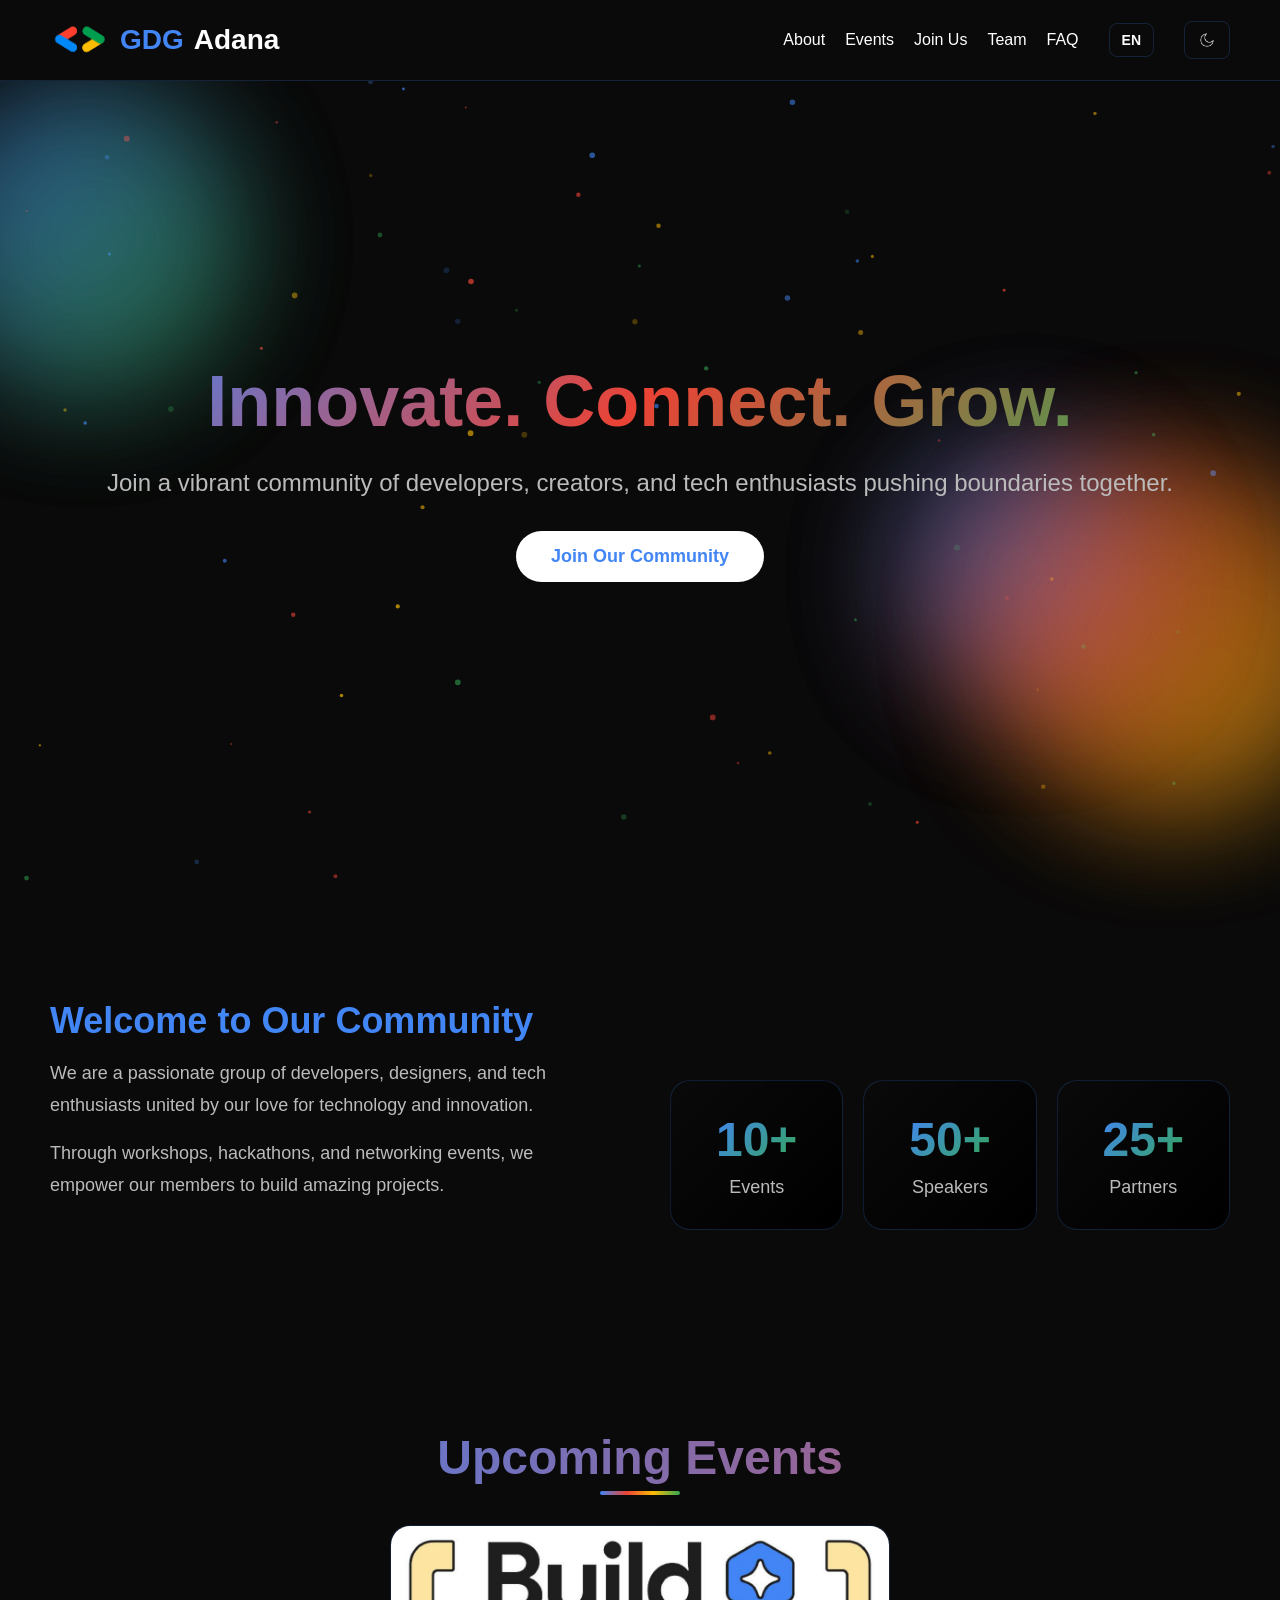
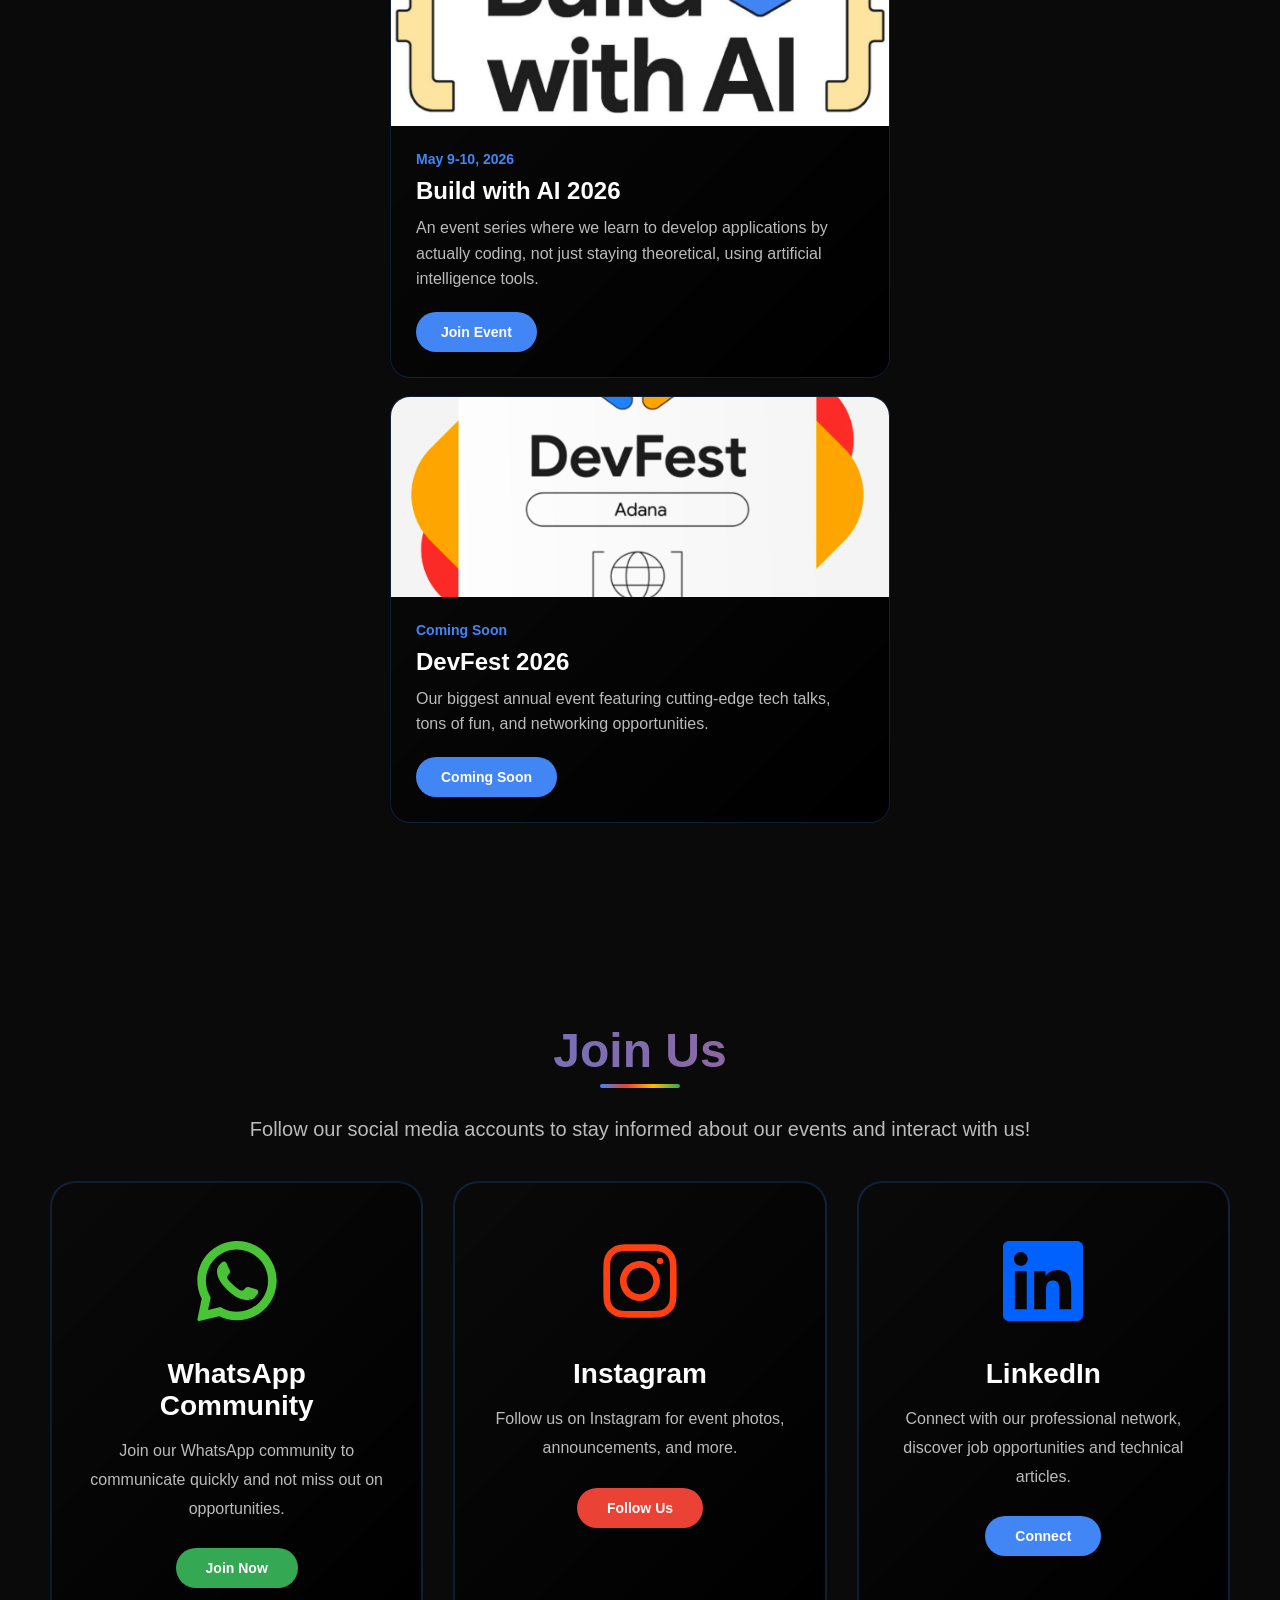
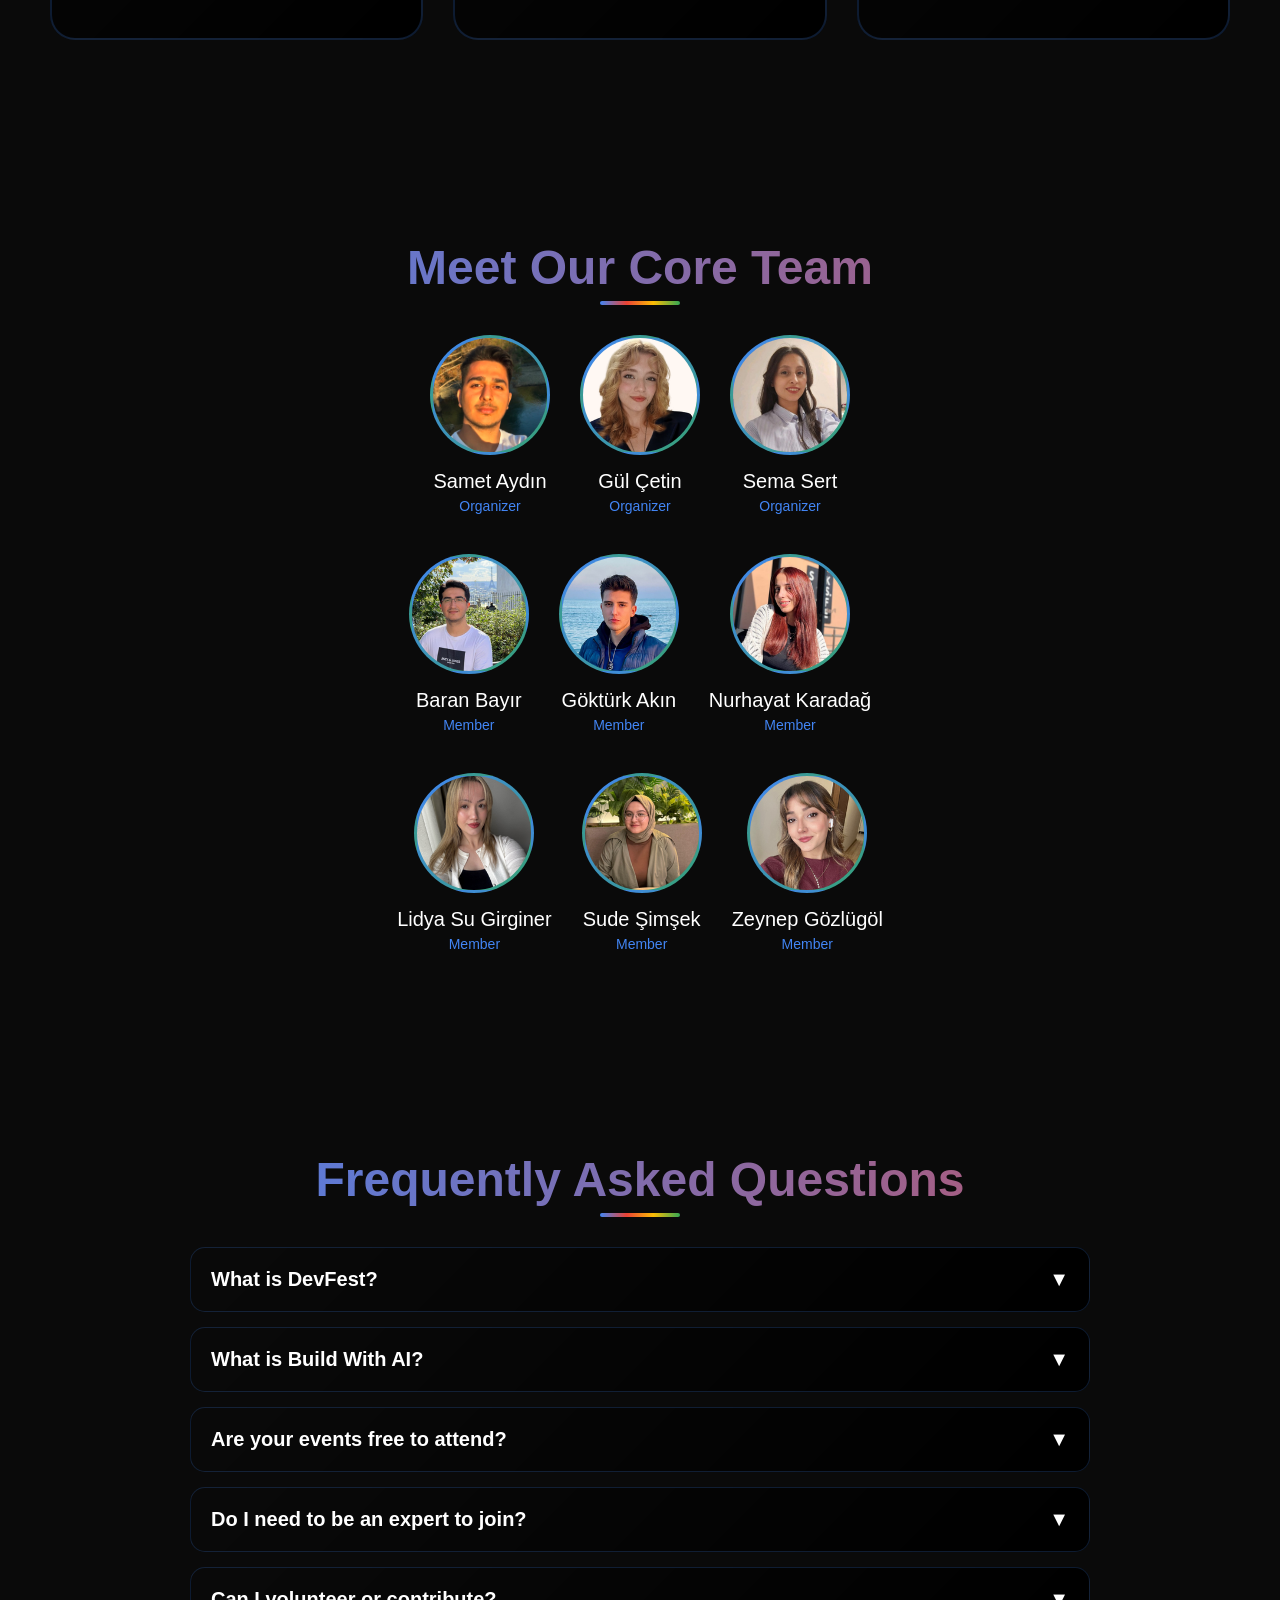
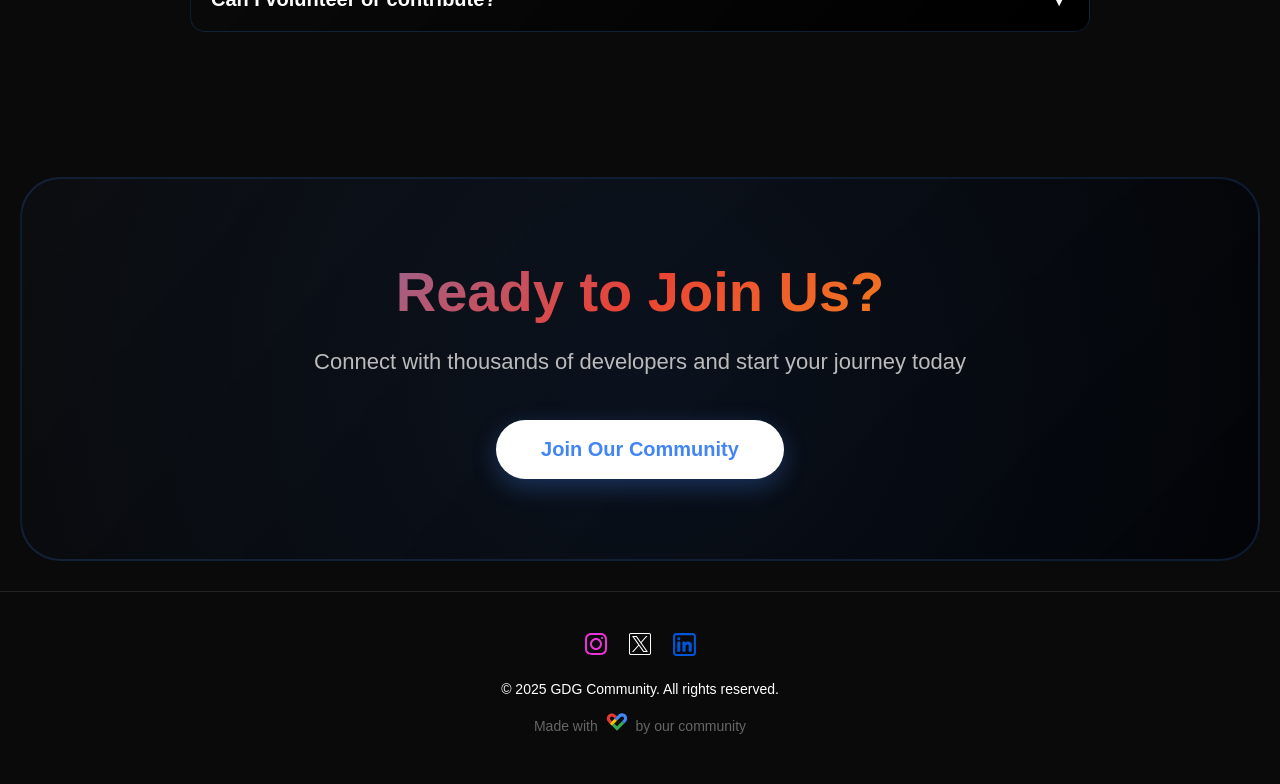
==== index.html @ b4c36c34 "Yaklaşan etkinlikler eklendi, sosyal medya linkleri eklendi, ekip fotoğrafları düzenlendi, 2 tane SS" ====
<!DOCTYPE html>
<html lang="en">

<head>
    <meta charset="UTF-8">
    <meta name="viewport" content="width=device-width, initial-scale=1.0">
    <title>GDG Adana - Innovate. Connect. Grow.</title>
    <link rel="stylesheet" href="css/style.css">
</head>

<body>
    <nav class="navbar">
        <div class="nav-left">
            <div class="logo">
                <img class="gdg-logo" style="width: 60px; height: 40px;" src="images/Logo.png" alt="logo">
                <span class="logo-text">GDG</span> <span>Adana</span>
            </div>
        </div>
        <div class="nav-right">
            <ul class="nav-links">
                <li><a href="#about" class="translate" data-en="About" data-tr="Hakkımızda">About</a></li>
                <li><a href="#events" class="translate" data-en="Events" data-tr="Etkinlikler">Events</a></li>
                <li><a href="#join" class="translate" data-en="Join Us" data-tr="Bize Katılın">Join Us</a></li>
                <li><a href="#team" class="translate" data-en="Team" data-tr="Ekip">Team</a></li>
                <li><a href="#faq" class="translate" data-en="FAQ" data-tr="SSS">FAQ</a></li>
            </ul>
            <button class="lang-toggle desktop-lang-toggle" id="desktopLangToggle">EN</button>
            <button class="theme-toggle desktop-theme-toggle" id="themeToggle"><img id="theme"
                    style="width: 20px; height: 20px;" src="images/night-mode.png" alt="dark-light"></button>
            <div class="mobile-menu-btn" id="mobileMenuBtn">
                <span></span>
                <span></span>
                <span></span>
            </div>
        </div>
    </nav>

    <div class="mobile-menu" id="mobileMenu">
        <ul>
            <li><a href="#about" class="translate mobile-link" data-en="About" data-tr="Hakkımızda">About</a></li>
            <li><a href="#events" class="translate mobile-link" data-en="Events" data-tr="Etkinlikler">Events</a></li>
            <li><a href="#join" class="translate mobile-link" data-en="Join Us" data-tr="Bize Katılın">Join Us</a></li>
            <li><a href="#team" class="translate mobile-link" data-en="Team" data-tr="Ekip">Team</a></li>
            <li><a href="#faq" class="translate mobile-link" data-en="FAQ" data-tr="SSS">FAQ</a></li>
        </ul>
        <button class="mobile-lang-toggle" id="mobileLangToggle">
            <span class="translate" data-en="English" data-tr="Türkçe">English</span>
        </button>
        <button class="mobile-theme-toggle" id="mobileThemeToggle">
            <img id="mobileTheme" style="width: 20px; height: 20px;" src="images/night-mode.png" alt="dark-light">
            <span class="translate" data-en="Theme" data-tr="Tema">Theme</span>
        </button>
    </div>

    <div class="page-bg">
        <div class="floating-shape shape1"></div>
        <div class="floating-shape shape2"></div>
        <div class="floating-shape shape3"></div>
        <canvas id="particleCanvas"></canvas>
    </div>

    <section class="hero">
        <div class="hero-bg">
            <div class="floating-shape shape1"></div>
            <div class="floating-shape shape2"></div>
            <div class="floating-shape shape3"></div>
            <canvas id="particleCanvas"></canvas>
        </div>
        <div class="hero-content">
            <h1 class="translate" data-en="Innovate. Connect. Grow." data-tr="Yenilik Yap. Bağlan. Geliş.">Innovate.
                Connect. Grow.</h1>
            <p class="translate"
                data-en="Join a vibrant community of developers, creators, and tech enthusiasts pushing boundaries together."
                data-tr="Sınırları birlikte zorlayan geliştiriciler, yaratıcılar ve teknoloji tutkunlarından oluşan canlı bir topluluğa katılın.">
                Join a vibrant community of developers, creators, and tech enthusiasts pushing boundaries together.</p>
            <a href="https://gdg.community.dev/gdg-adana/" target="_blank" class="cta-button translate"
                data-en="Join Our Community" data-tr="Topluluğumuza Katıl"
                style="background: #fff; color: var(--google-blue);">Join Our Community</a>
        </div>
    </section>

    <section id="about">
        <div class="about-content">
            <div class="about-text">
                <h3 class="translate" data-en="Welcome to Our Community" data-tr="Topluluğumuza Hoş Geldiniz">Welcome to
                    Our Community</h3>
                <p class="translate"
                    data-en="We are a passionate group of developers, designers, and tech enthusiasts united by our love for technology and innovation."
                    data-tr="Teknoloji ve yeniliğe olan sevgimizle birleşmiş, tutkulu bir geliştirici, tasarımcı ve teknoloji meraklısı grubuyuz.">
                    We are a passionate group of developers, designers, and tech enthusiasts united by our love for
                    technology and innovation.</p>
                <p class="translate"
                    data-en="Through workshops, hackathons, and networking events, we empower our members to build amazing projects."
                    data-tr="Atölyeler, hackathonlar ve ağ oluşturma etkinlikleri aracılığıyla, üyelerimizi harika projeler oluşturmaları için güçlendiriyoruz.">
                    Through workshops, hackathons, and networking events, we empower our members to build amazing
                    projects.</p>
            </div>
            <div>
                <div class="stats-grid">
                    <div class="stat-card">
                        <div class="stat-number">10+</div>
                        <div class="stat-label translate" data-en="Events" data-tr="Etkinlik">Events</div>
                    </div>
                    <div class="stat-card">
                        <div class="stat-number">50+</div>
                        <div class="stat-label translate" data-en="Speakers" data-tr="Konuşmacı">Speakers</div>
                    </div>
                    <div class="stat-card">
                        <div class="stat-number">25+</div>
                        <div class="stat-label translate" data-en="Partners" data-tr="Ortak">Partners</div>
                    </div>
                </div>
            </div>
        </div>
    </section>

    <section id="events">
        <h2 class="section-title translate" data-en="Upcoming Events" data-tr="Yaklaşan Etkinlikler">Upcoming Events
        </h2>
        <div class="events-grid">
            <div class="event-card">
                <a style="text-decoration: none; color: inherit;"
                    href="https://gdg.community.dev/events/details/google-gdg-adana-presents-build-with-ai-adana-2/cohost-gdg-adana/">
                    <div class="event-image">
                        <img src="images/buildwithai.png" alt="devfest2026">
                    </div>
                    <div class="event-content">
                        <div class="event-date translate" data-en="May 9-10, 2026" data-tr="9-10 Mayıs 2026">May 9-10,
                            2026</div>
                        <h3 class="event-title">Build with AI 2026</h3>
                        <p class="event-desc translate"
                            data-en="An event series where we learn to develop applications by actually coding, not just staying theoretical, using artificial intelligence tools."
                            data-tr="Yapay zeka araçlarını kullanarak, sadece teoride kalmayıp bizzat kod yazarak uygulama geliştirmeyi öğrendiğimiz bir etkinlik serisi.">
                            An event series where we learn to develop applications by actually coding, not just staying
                            theoretical, using artificial intelligence tools.</p>
                        <span class="event-button translate" data-en="Join Event" data-tr="Etkinliğe Katıl">Join
                            Event</span>
                    </div>
                </a>
            </div>
        </div>
        <br>
        <div class="events-grid">
            <div class="event-card">
                <a style="text-decoration: none; color: inherit;" href="devfest.html">
                    <div class="event-image">
                        <img src="images/event.png" alt="devfest2026">
                    </div>
                    <div class="event-content">
                        <div class="event-date translate" data-en="Coming Soon" data-tr="Çok Yakında">Çok Yakında</div>
                        <h3 class="event-title">DevFest 2026</h3>
                        <p class="event-desc translate"
                            data-en="Our biggest annual event featuring cutting-edge tech talks, tons of fun, and networking opportunities."
                            data-tr="En büyük yıllık eventimiz, teknoloji odaklı konuşmalar, doyasıya eğlence ve network fırsatları sunuyor.">
                            Our biggest annual event featuring cutting-edge tech talks, tons of fun, and networking
                            opportunities.</p>
                        <span class="event-button translate" data-en="Coming Soon" data-tr="Çok Yakında">Çok
                            Yakında</span>
                    </div>
                </a>
            </div>
        </div>
    </section>

    <section id="join">
        <h2 class="section-title translate" data-en="Join Us" data-tr="Bize Katılın">Join Us</h2>
        <p style="text-align: center; font-size: clamp(16px, 3.5vw, 20px); color: var(--text-secondary); margin-bottom: 40px; max-width: 800px; margin-left: auto; margin-right: auto;"
            class="translate"
            data-en="Follow our social media accounts to stay informed about our events and interact with us!"
            data-tr="Etkinliklerimizden haberdar olmak ve bizimle etkileşime geçmek için sosyal medya hesaplarımızı takip edin!">
            Follow our social media accounts to stay informed about our events and interact with us!</p>
        <div class="join-grid">
            <div class="join-card" data-color="green">
                <div class="join-icon-wrapper">
                    <div class="join-icon">
                        <svg height="200px" width="200px" version="1.1" id="Layer_1" xmlns="http://www.w3.org/2000/svg"
                            xmlns:xlink="http://www.w3.org/1999/xlink" viewBox="0 0 418.135 418.135"
                            xml:space="preserve" fill="#000000">
                            <g id="SVGRepo_bgCarrier" stroke-width="0"></g>
                            <g id="SVGRepo_tracerCarrier" stroke-linecap="round" stroke-linejoin="round"></g>
                            <g id="SVGRepo_iconCarrier">
                                <g>
                                    <path style="fill:#49c436;"
                                        d="M198.929,0.242C88.5,5.5,1.356,97.466,1.691,208.02c0.102,33.672,8.231,65.454,22.571,93.536 L2.245,408.429c-1.191,5.781,4.023,10.843,9.766,9.483l104.723-24.811c26.905,13.402,57.125,21.143,89.108,21.631 c112.869,1.724,206.982-87.897,210.5-200.724C420.113,93.065,320.295-5.538,198.929,0.242z M323.886,322.197 c-30.669,30.669-71.446,47.559-114.818,47.559c-25.396,0-49.71-5.698-72.269-16.935l-14.584-7.265l-64.206,15.212l13.515-65.607 l-7.185-14.07c-11.711-22.935-17.649-47.736-17.649-73.713c0-43.373,16.89-84.149,47.559-114.819 c30.395-30.395,71.837-47.56,114.822-47.56C252.443,45,293.218,61.89,323.887,92.558c30.669,30.669,47.559,71.445,47.56,114.817 C371.446,250.361,354.281,291.803,323.886,322.197z">
                                    </path>
                                    <path style="fill:#49c436;"
                                        d="M309.712,252.351l-40.169-11.534c-5.281-1.516-10.968-0.018-14.816,3.903l-9.823,10.008 c-4.142,4.22-10.427,5.576-15.909,3.358c-19.002-7.69-58.974-43.23-69.182-61.007c-2.945-5.128-2.458-11.539,1.158-16.218 l8.576-11.095c3.36-4.347,4.069-10.185,1.847-15.21l-16.9-38.223c-4.048-9.155-15.747-11.82-23.39-5.356 c-11.211,9.482-24.513,23.891-26.13,39.854c-2.851,28.144,9.219,63.622,54.862,106.222c52.73,49.215,94.956,55.717,122.449,49.057 c15.594-3.777,28.056-18.919,35.921-31.317C323.568,266.34,319.334,255.114,309.712,252.351z">
                                    </path>
                                </g>
                            </g>
                        </svg>
                    </div>
                </div>
                <h3 class="translate" data-en="WhatsApp Community" data-tr="WhatsApp Topluluğu">WhatsApp Community</h3>
                <p class="translate"
                    data-en="Join our WhatsApp community to communicate quickly and not miss out on opportunities."
                    data-tr="Hızlı iletişim kurmak ve fırsatları kaçırmamak için WhatsApp topluluğumuza katılın.">Join
                    our WhatsApp community to communicate quickly and not miss out on opportunities.</p>
                <a href="https://chat.whatsapp.com/LkQogReG5nJ7YbnMSZ90xA?mode=gi_t" target="_blank" id="jb-green"
                    class="join-button translate" data-en="Join Now" data-tr="Hemen Katıl">Join Now</a>
            </div>
            <div class="join-card" data-color="red">
                <div class="join-icon-wrapper">
                    <div class="join-icon">
                        <svg width="80px" height="80px" viewBox="0 0 24 24" fill="none"
                            xmlns="http://www.w3.org/2000/svg">
                            <g id="SVGRepo_bgCarrier" stroke-width="0"></g>
                            <g id="SVGRepo_tracerCarrier" stroke-linecap="round" stroke-linejoin="round"></g>
                            <g id="SVGRepo_iconCarrier">
                                <path fill-rule="evenodd" clip-rule="evenodd"
                                    d="M12 18C15.3137 18 18 15.3137 18 12C18 8.68629 15.3137 6 12 6C8.68629 6 6 8.68629 6 12C6 15.3137 8.68629 18 12 18ZM12 16C14.2091 16 16 14.2091 16 12C16 9.79086 14.2091 8 12 8C9.79086 8 8 9.79086 8 12C8 14.2091 9.79086 16 12 16Z"
                                    fill="#ff4013"></path>
                                <path
                                    d="M18 5C17.4477 5 17 5.44772 17 6C17 6.55228 17.4477 7 18 7C18.5523 7 19 6.55228 19 6C19 5.44772 18.5523 5 18 5Z"
                                    fill="#ff4013"></path>
                                <path fill-rule="evenodd" clip-rule="evenodd"
                                    d="M1.65396 4.27606C1 5.55953 1 7.23969 1 10.6V13.4C1 16.7603 1 18.4405 1.65396 19.7239C2.2292 20.8529 3.14708 21.7708 4.27606 22.346C5.55953 23 7.23969 23 10.6 23H13.4C16.7603 23 18.4405 23 19.7239 22.346C20.8529 21.7708 21.7708 20.8529 22.346 19.7239C23 18.4405 23 16.7603 23 13.4V10.6C23 7.23969 23 5.55953 22.346 4.27606C21.7708 3.14708 20.8529 2.2292 19.7239 1.65396C18.4405 1 16.7603 1 13.4 1H10.6C7.23969 1 5.55953 1 4.27606 1.65396C3.14708 2.2292 2.2292 3.14708 1.65396 4.27606ZM13.4 3H10.6C8.88684 3 7.72225 3.00156 6.82208 3.0751C5.94524 3.14674 5.49684 3.27659 5.18404 3.43597C4.43139 3.81947 3.81947 4.43139 3.43597 5.18404C3.27659 5.49684 3.14674 5.94524 3.0751 6.82208C3.00156 7.72225 3 8.88684 3 10.6V13.4C3 15.1132 3.00156 16.2777 3.0751 17.1779C3.14674 18.0548 3.27659 18.5032 3.43597 18.816C3.81947 19.5686 4.43139 20.1805 5.18404 20.564C5.49684 20.7234 5.94524 20.8533 6.82208 20.9249C7.72225 20.9984 8.88684 21 10.6 21H13.4C15.1132 21 16.2777 20.9984 17.1779 20.9249C18.0548 20.8533 18.5032 20.7234 18.816 20.564C19.5686 20.1805 20.1805 19.5686 20.564 18.816C20.7234 18.5032 20.8533 18.0548 20.9249 17.1779C20.9984 16.2777 21 15.1132 21 13.4V10.6C21 8.88684 20.9984 7.72225 20.9249 6.82208C20.8533 5.94524 20.7234 5.49684 20.564 5.18404C20.1805 4.43139 19.5686 3.81947 18.816 3.43597C18.5032 3.27659 18.0548 3.14674 17.1779 3.0751C16.2777 3.00156 15.1132 3 13.4 3Z"
                                    fill="#ff4013"></path>
                            </g>
                        </svg>
                    </div>
                </div>
                <h3 class="translate" data-en="Instagram" data-tr="Instagram">Instagram</h3>
                <p class="translate" data-en="Follow us on Instagram for event photos, announcements, and more."
                    data-tr="Etkinlik fotoğrafları, duyurular ve daha fazlası için bizi Instagram'da takip edin.">Follow
                    us on Instagram for event photos, announcements, and more.</p>
                <a href="https://www.instagram.com/gdg_adana?igsh=eHdvczloY3hqOTIy" target="_blank" id="jb-red"
                    class="join-button translate" data-en="Follow Us" data-tr="Takip Et">Follow Us</a>
            </div>
            <div class="join-card" data-color="blue">
                <div class="join-icon-wrapper">
                    <div class="join-icon">
                        <svg width="80px" height="80px" viewBox="0 0 24 24" fill="#0061ff"
                            xmlns="http://www.w3.org/2000/svg">
                            <path
                                d="M20.447 20.452h-3.554v-5.569c0-1.328-.027-3.037-1.852-3.037-1.853 0-2.136 1.445-2.136 2.939v5.667H9.351V9h3.414v1.561h.046c.477-.9 1.637-1.85 3.37-1.85 3.601 0 4.267 2.37 4.267 5.455v6.286zM5.337 7.433c-1.144 0-2.063-.926-2.063-2.065 0-1.138.92-2.063 2.063-2.063 1.14 0 2.064.925 2.064 2.063 0 1.139-.925 2.065-2.064 2.065zm1.782 13.019H3.555V9h3.564v11.452zM22.225 0H1.771C.792 0 0 .774 0 1.729v20.542C0 23.227.792 24 1.771 24h20.451C23.2 24 24 23.227 24 22.271V1.729C24 .774 23.2 0 22.222 0h.003z" />
                        </svg>
                    </div>
                </div>
                <h3 class="translate" data-en="LinkedIn" data-tr="LinkedIn">LinkedIn</h3>
                <p class="translate"
                    data-en="Connect with our professional network, discover job opportunities and technical articles."
                    data-tr="Profesyonel ağımıza katılın, iş fırsatlarını ve teknik makaleleri keşfedin.">Connect with
                    our professional network, discover job opportunities and technical articles.</p>
                <a href="https://www.linkedin.com/company/gdg-adana/posts/?feedView=all" target="_blank" id="jb-blue"
                    class="join-button translate" data-en="Connect" data-tr="Bağlantı Kur">Connect</a>
            </div>
        </div>
    </section>

    <section id="team">
        <h2 class="section-title translate" data-en="Meet Our Core Team" data-tr="Çekirdek Ekibimizle Tanışın">Meet Our
            Core Team</h2>
        <div class="team-grid"
            style="margin-bottom: 40px; display: flex; justify-content: center; gap: 30px; flex-wrap: wrap;">
            <div class="team-member">
                <div class="member-photo">
                    <img src="images/Samet.png" alt="Samet Aydın">
                </div>
                <div class="member-name">Samet Aydın</div>
                <div class="member-role translate" data-en="Organizer" data-tr="Organizatör">Organizer</div>
            </div>
            <div class="team-member">
                <div class="member-photo">
                    <img src="images/gülçetin.png" alt="Gül Çetin">
                </div>
                <div class="member-name">Gül Çetin</div>
                <div class="member-role translate" data-en="Organizer" data-tr="Organizatör">Organizer</div>
            </div>
            <div class="team-member">
                <div class="member-photo">
                    <img src="images/semasert.png" alt="Sema Sert">
                </div>
                <div class="member-name">Sema Sert</div>
                <div class="member-role translate" data-en="Organizer" data-tr="Organizatör">Organizer</div>
            </div>
        </div>
        <div class="team-grid"
            style="margin-bottom: 40px; display: flex; justify-content: center; gap: 30px; flex-wrap: wrap;">
            <div class="team-member">
                <div class="member-photo">
                    <img src="images/baranbayır.png" alt="Baran Bayır">
                </div>
                <div class="member-name">Baran Bayır</div>
                <div class="member-role translate" data-en="Member" data-tr="Üye">Üye</div>
            </div>
            <div class="team-member">
                <div class="member-photo">
                    <img src="images/göktürk.png" alt="Göktürk Akın">
                </div>
                <div class="member-name">Göktürk Akın</div>
                <div class="member-role translate" data-en="Member" data-tr="Üye">Üye</div>
            </div>
            <div class="team-member">
                <div class="member-photo">
                    <img src="images/nurhayatkaradağ.png" alt="Nurhayat Karadağ">
                </div>
                <div class="member-name">Nurhayat Karadağ</div>
                <div class="member-role translate" data-en="Member" data-tr="Üye">Üye</div>
            </div>
        </div>
        <div class="team-grid" style="display: flex; justify-content: center; gap: 30px; flex-wrap: wrap;">
            <div class="team-member">
                <div class="member-photo">
                    <img src="images/lidyagirginer.png" alt="Lidya Su Girginer">
                </div>
                <div class="member-name">Lidya Su Girginer</div>
                <div class="member-role translate" data-en="Member" data-tr="Üye">Üye</div>
            </div>
            <div class="team-member">
                <div class="member-photo">
                    <img src="images/sudeşimşek.png" alt="Sude Şimşek">
                </div>
                <div class="member-name">Sude Şimşek</div>
                <div class="member-role translate" data-en="Member" data-tr="Üye">Üye</div>
            </div>
            <div class="team-member">
                <div class="member-photo">
                    <img src="images/zeynepgözlügöl.png" alt="Zeynep Gözlügöl">
                </div>
                <div class="member-name">Zeynep Gözlügöl</div>
                <div class="member-role translate" data-en="Member" data-tr="Üye">Üye</div>
            </div>
        </div>
    </section>

    <section id="faq">
        <h2 class="section-title translate" data-en="Frequently Asked Questions" data-tr="Sıkça Sorulan Sorular">
            Frequently Asked Questions</h2>
        <div class="faq-container">
            <div class="faq-item">
                <div class="faq-question" onclick="toggleFaq(this)">
                    <span class="translate" data-en="What is DevFest?" data-tr="DevFest nedir?">What is
                        DevFest?</span>
                    <span class="faq-icon">▼</span>
                </div>
                <div class="faq-answer translate"
                    data-en="DevFest is an annual, globally distributed, community-led tech conference series hosted by Google Developer Groups (GDGs) worldwide. It focuses on learning, building, and networking, covering Google technologies like AI/ML, Android, Cloud, and Flutter through expert talks and workshops, typically held between September and December."
                    data-tr="DevFest, Google Developer Groups (GDG) tarafından dünya genelinde düzenlenen, topluluk liderliğinde yürütülen yıllık bir teknoloji konferansı serisidir. Genellikle Eylül ve Aralık ayları arasında gerçekleşen bu etkinlikte, uzman konuşmacılar ve çalıştaylar aracılığıyla yapay zeka/makine öğrenmesi, Android, Cloud ve Flutter gibi Google teknolojileri başta olmak üzere geniş bir yelpazedeki teknik konular ele alınır. Temel amacı öğrenmek, uygulamalı geliştirmeler yapmak ve sektör profesyonelleriyle ağ kurarak bilgi paylaşımını teşvik etmektir.">
                </div>
            </div>
            <div class="faq-item">
                <div class="faq-question" onclick="toggleFaq(this)">
                    <span class="translate" data-en="What is Build With AI?" data-tr="Build With AI nedir?">What is
                        Build With AI?</span>
                    <span class="faq-icon">▼</span>
                </div>
                <div class="faq-answer translate"
                    data-en="Actually, this is a community movement. It's a series of events where we learn to develop applications by writing code ourselves, not just staying theoretical, using AI tools like Google's Gemini and Gemma."
                    data-tr="Aslında bu bir topluluk hareketi. Temelde teoride kalmayıp Google'ın Gemini ve Gemma gibi yapay zeka araçlarını kullanarak uygulamalar geliştirmeyi öğrendiğimiz bir etkinlik serisi.">
                </div>
            </div>
            <div class="faq-item">
                <div class="faq-question" onclick="toggleFaq(this)">
                    <span class="translate" data-en="Are your events free to attend?"
                        data-tr="Etkinlikleriniz katılmak için ücretsiz mi?">Are your events free to attend?</span>
                    <span class="faq-icon">▼</span>
                </div>
                <div class="faq-answer translate"
                    data-en="Yes! All our events are completely free and open to everyone."
                    data-tr="Evet! Tüm etkinliklerimiz tamamen ücretsizdir ve herkese açıktır.">Yes! All our events are
                    completely free and open to everyone.</div>
            </div>
            <div class="faq-item">
                <div class="faq-question" onclick="toggleFaq(this)">
                    <span class="translate" data-en="Do I need to be an expert to join?"
                        data-tr="Katılmak için uzman olmam gerekli mi?">Do I need to be an expert to join?</span>
                    <span class="faq-icon">▼</span>
                </div>
                <div class="faq-answer translate" data-en="Not at all! We welcome members of all skill levels."
                    data-tr="Hiç de değil! Her beceri seviyesinden üyeleri memnuniyetle karşılıyoruz.">Not at all! We
                    welcome members of all skill levels.</div>
            </div>
            <div class="faq-item">
                <div class="faq-question" onclick="toggleFaq(this)">
                    <span class="translate" data-en="Can I volunteer or contribute?"
                        data-tr="Gönüllü olabilir veya katkıda bulunabilir miyim?">Can I volunteer or contribute?</span>
                    <span class="faq-icon">▼</span>
                </div>
                <div class="faq-answer translate"
                    data-en="Absolutely! Join our volunteer program and become part of our community."
                    data-tr="Kesinlikle! Gönüllü programımıza katılın ve topluluğumuzun bir parçası olun.">Absolutely!
                    Join our volunteer program and become part of our community.</div>
            </div>
        </div>
    </section>

    <div class="cta-section">
        <h2 class="translate" data-en="Ready to Join Us?" data-tr="Bize Katılmaya Hazır mısınız?">Ready to Join Us?</h2>
        <p class="translate" data-en="Connect with thousands of developers and start your journey today"
            data-tr="Binlerce geliştiriciye bağlanın ve yolculuğunuza bugün başlayın">Connect with thousands of
            developers and start your journey today</p>
        <a href="https://gdg.community.dev/gdg-adana/" target="_blank" class="cta-button translate"
            data-en="Join Our Community" data-tr="Topluluğumuza Katıl"
            style="background: #fff; color: var(--google-blue);">Join Our Community</a>
    </div>

    <footer>
        <div class="social-links">
            <a href="https://www.instagram.com/gdg_adana/" target="_blank"><svg width="24px" height="24px"
                    viewBox="0 0 24 24" fill="none" xmlns="http://www.w3.org/2000/svg">
                    <g id="SVGRepo_bgCarrier" stroke-width="0"></g>
                    <g id="SVGRepo_tracerCarrier" stroke-linecap="round" stroke-linejoin="round"></g>
                    <g id="SVGRepo_iconCarrier">
                        <path fill-rule="evenodd" clip-rule="evenodd"
                            d="M12 18C15.3137 18 18 15.3137 18 12C18 8.68629 15.3137 6 12 6C8.68629 6 6 8.68629 6 12C6 15.3137 8.68629 18 12 18ZM12 16C14.2091 16 16 14.2091 16 12C16 9.79086 14.2091 8 12 8C9.79086 8 8 9.79086 8 12C8 14.2091 9.79086 16 12 16Z"
                            fill="#eb34d8"></path>
                        <path
                            d="M18 5C17.4477 5 17 5.44772 17 6C17 6.55228 17.4477 7 18 7C18.5523 7 19 6.55228 19 6C19 5.44772 18.5523 5 18 5Z"
                            fill="#eb34d8"></path>
                        <path fill-rule="evenodd" clip-rule="evenodd"
                            d="M1.65396 4.27606C1 5.55953 1 7.23969 1 10.6V13.4C1 16.7603 1 18.4405 1.65396 19.7239C2.2292 20.8529 3.14708 21.7708 4.27606 22.346C5.55953 23 7.23969 23 10.6 23H13.4C16.7603 23 18.4405 23 19.7239 22.346C20.8529 21.7708 21.7708 20.8529 22.346 19.7239C23 18.4405 23 16.7603 23 13.4V10.6C23 7.23969 23 5.55953 22.346 4.27606C21.7708 3.14708 20.8529 2.2292 19.7239 1.65396C18.4405 1 16.7603 1 13.4 1H10.6C7.23969 1 5.55953 1 4.27606 1.65396C3.14708 2.2292 2.2292 3.14708 1.65396 4.27606ZM13.4 3H10.6C8.88684 3 7.72225 3.00156 6.82208 3.0751C5.94524 3.14674 5.49684 3.27659 5.18404 3.43597C4.43139 3.81947 3.81947 4.43139 3.43597 5.18404C3.27659 5.49684 3.14674 5.94524 3.0751 6.82208C3.00156 7.72225 3 8.88684 3 10.6V13.4C3 15.1132 3.00156 16.2777 3.0751 17.1779C3.14674 18.0548 3.27659 18.5032 3.43597 18.816C3.81947 19.5686 4.43139 20.1805 5.18404 20.564C5.49684 20.7234 5.94524 20.8533 6.82208 20.9249C7.72225 20.9984 8.88684 21 10.6 21H13.4C15.1132 21 16.2777 20.9984 17.1779 20.9249C18.0548 20.8533 18.5032 20.7234 18.816 20.564C19.5686 20.1805 20.1805 19.5686 20.564 18.816C20.7234 18.5032 20.8533 18.0548 20.9249 17.1779C20.9984 16.2777 21 15.1132 21 13.4V10.6C21 8.88684 20.9984 7.72225 20.9249 6.82208C20.8533 5.94524 20.7234 5.49684 20.564 5.18404C20.1805 4.43139 19.5686 3.81947 18.816 3.43597C18.5032 3.27659 18.0548 3.14674 17.1779 3.0751C16.2777 3.00156 15.1132 3 13.4 3Z"
                            fill="#eb34d8"></path>
                    </g>
                </svg></a>
            <a href="https://x.com/gdg_adana" target="_blank">
                <?xml version="1.0"?><svg style="fill: white;" xmlns="http://www.w3.org/2000/svg"
                    xmlns:xlink="http://www.w3.org/1999/xlink" version="1.1" id="Layer_1" width="24px" height="24px"
                    viewBox="0 0 24 24" style="enable-background:new 0 0 24 24;" xml:space="preserve">
                    <g>
                        <path
                            d="M21.159809,2C21.623091,2,22,2.376909,22,2.840191v18.319618C22,21.623091,21.623091,22,21.159809,22H2.84019   C2.37691,22,2,21.623091,2,21.159809V2.840191C2,2.376909,2.37691,2,2.84019,2H21.159809 M21.159809,1H2.84019   C1.82388,1,1,1.823879,1,2.840191v18.319618C1,22.176121,1.82388,23,2.84019,23h18.319618C22.176121,23,23,22.176121,23,21.159809   V2.840191C23,1.823879,22.176121,1,21.159809,1L21.159809,1z" />
                    </g>
                    <path
                        d="M13.523985,10.775623L19.480984,4h-1.41143l-5.174801,5.88195L8.764665,4H4l6.246901,8.895341L4,20h1.411431  l5.461361-6.21299L15.235336,20H20L13.523985,10.775623z M11.590199,12.973429l-0.633908-0.886331L5.920428,5.041171h2.168246  l4.065295,5.6884l0.631236,0.886331l5.283681,7.39365H15.90064L11.590199,12.973429z" />
                </svg>
            </a>
            <a href="https://tr.linkedin.com/company/gdg-adana" target="_blank"><svg width="25px" height="25px"
                    viewBox="0 0 24 24" fill="none" xmlns="http://www.w3.org/2000/svg">
                    <g id="SVGRepo_bgCarrier" stroke-width="0"></g>
                    <g id="SVGRepo_tracerCarrier" stroke-linecap="round" stroke-linejoin="round"></g>
                    <g id="SVGRepo_iconCarrier">
                        <path
                            d="M6.5 8C7.32843 8 8 7.32843 8 6.5C8 5.67157 7.32843 5 6.5 5C5.67157 5 5 5.67157 5 6.5C5 7.32843 5.67157 8 6.5 8Z"
                            fill="#0056d6"></path>
                        <path
                            d="M5 10C5 9.44772 5.44772 9 6 9H7C7.55228 9 8 9.44771 8 10V18C8 18.5523 7.55228 19 7 19H6C5.44772 19 5 18.5523 5 18V10Z"
                            fill="#0056d6"></path>
                        <path
                            d="M11 19H12C12.5523 19 13 18.5523 13 18V13.5C13 12 16 11 16 13V18.0004C16 18.5527 16.4477 19 17 19H18C18.5523 19 19 18.5523 19 18V12C19 10 17.5 9 15.5 9C13.5 9 13 10.5 13 10.5V10C13 9.44771 12.5523 9 12 9H11C10.4477 9 10 9.44772 10 10V18C10 18.5523 10.4477 19 11 19Z"
                            fill="#0056d6"></path>
                        <path fill-rule="evenodd" clip-rule="evenodd"
                            d="M20 1C21.6569 1 23 2.34315 23 4V20C23 21.6569 21.6569 23 20 23H4C2.34315 23 1 21.6569 1 20V4C1 2.34315 2.34315 1 4 1H20ZM20 3C20.5523 3 21 3.44772 21 4V20C21 20.5523 20.5523 21 20 21H4C3.44772 21 3 20.5523 3 20V4C3 3.44772 3.44772 3 4 3H20Z"
                            fill="#0056d6"></path>
                    </g>
                </svg></a>
        </div>
        <p class="translate" data-en="© 2025 GDG Community. All rights reserved."
            data-tr="© 2025 GDG Topluluğu. Tüm hakları saklıdır." style="color: white;">&copy; 2025 GDG Community. All
            rights reserved.</p>
        <p>
            <span class="translate" data-en="Made with" data-tr="Topluluğumuz tarafından">Made with</span>
            <?xml version="1.0"?><svg id="Capa_1"
                style="enable-background:new 0 0 150 150; width: 30px; padding-bottom: -10px;" version="1.1"
                viewBox="0 0 150 120" xml:space="preserve" xmlns="http://www.w3.org/2000/svg"
                xmlns:xlink="http://www.w3.org/1999/xlink">
                <style type="text/css">
                    .st0 {
                        fill: #1A73E8;
                    }

                    .st1 {
                        fill: #EA4335;
                    }

                    .st2 {
                        fill: #4285F4;
                    }

                    .st3 {
                        fill: #FBBC04;
                    }

                    .st4 {
                        fill: #34A853;
                    }

                    .st5 {
                        fill: #4CAF50;
                    }

                    .st6 {
                        fill: #1E88E5;
                    }

                    .st7 {
                        fill: #E53935;
                    }

                    .st8 {
                        fill: #C62828;
                    }

                    .st9 {
                        fill: #FBC02D;
                    }

                    .st10 {
                        fill: #1565C0;
                    }

                    .st11 {
                        fill: #2E7D32;
                    }

                    .st12 {
                        fill: #F6B704;
                    }

                    .st13 {
                        fill: #E54335;
                    }

                    .st14 {
                        fill: #4280EF;
                    }

                    .st15 {
                        fill: #34A353;
                    }

                    .st16 {
                        clip-path: url(#SVGID_2_);
                    }

                    .st17 {
                        fill: #188038;
                    }

                    .st18 {
                        opacity: 0.2;
                        fill: #FFFFFF;
                        enable-background: new;
                    }

                    .st19 {
                        opacity: 0.3;
                        fill: #0D652D;
                        enable-background: new;
                    }

                    .st20 {
                        clip-path: url(#SVGID_4_);
                    }

                    .st21 {
                        opacity: 0.3;
                        fill: url(#_45_shadow_1_);
                        enable-background: new;
                    }

                    .st22 {
                        clip-path: url(#SVGID_6_);
                    }

                    .st23 {
                        fill: #FA7B17;
                    }

                    .st24 {
                        opacity: 0.3;
                        fill: #174EA6;
                        enable-background: new;
                    }

                    .st25 {
                        opacity: 0.3;
                        fill: #A50E0E;
                        enable-background: new;
                    }

                    .st26 {
                        opacity: 0.3;
                        fill: #E37400;
                        enable-background: new;
                    }

                    .st27 {
                        fill: url(#Finish_mask_1_);
                    }

                    .st28 {
                        fill: #FFFFFF;
                    }

                    .st29 {
                        fill: #0C9D58;
                    }

                    .st30 {
                        opacity: 0.2;
                        fill: #004D40;
                        enable-background: new;
                    }

                    .st31 {
                        opacity: 0.2;
                        fill: #3E2723;
                        enable-background: new;
                    }

                    .st32 {
                        fill: #FFC107;
                    }

                    .st33 {
                        opacity: 0.2;
                        fill: #1A237E;
                        enable-background: new;
                    }

                    .st34 {
                        opacity: 0.2;
                    }

                    .st35 {
                        fill: #1A237E;
                    }

                    .st36 {
                        fill: url(#SVGID_7_);
                    }

                    .st37 {
                        fill: #FBBC05;
                    }

                    .st38 {
                        clip-path: url(#SVGID_9_);
                        fill: #E53935;
                    }

                    .st39 {
                        clip-path: url(#SVGID_11_);
                        fill: #FBC02D;
                    }

                    .st40 {
                        clip-path: url(#SVGID_13_);
                        fill: #E53935;
                    }

                    .st41 {
                        clip-path: url(#SVGID_15_);
                        fill: #FBC02D;
                    }
                </style>
                <g>
                    <path class="st7"
                        d="M33.8,77.5l5.1,5.1L50,71.6l-5.1-5.1l0,0l-2.3-2.3c-1.9-1.9-2.8-4.3-2.8-6.9c0-2.3,0.8-4.4,2.1-6l0,0l0,0l0,0   l0,0c1.8-2.3,4.6-3.8,7.7-3.8c2.6,0,5.1,1,7,2.9l2.3,2.2l5.1,5.2L75,46.7l-5.2-5.1l-2.3-2.2c-4.6-4.6-11-7.5-18-7.5   C35.4,31.8,24,43.2,24,57.3c0,3.5,0.7,6.8,2,9.9c1.3,3.1,3.2,5.8,5.5,8.1L33.8,77.5" />
                    <polyline class="st3"
                        points="59.2,84.6 75,68.8 63.9,57.7 50,71.6 50,71.6 38.9,82.6 44.9,88.6 50,93.7 55.3,88.4  " />
                    <polygon class="st4"
                        points="86.1,107.6 111.1,82.6 100,71.6 75,96.5 61.1,82.7 50,93.7 63.9,107.6 63.9,107.7 75,118.2 75,118.2    75,118.2 86.1,107.6 86.1,107.6  " />
                    <path class="st2"
                        d="M118.5,75.2c5.2-5.2,8.2-13.1,7.3-21.2c-1.2-12.2-11.3-21.3-23.6-22.2c-7.7-0.5-14.8,2.4-19.8,7.4L63.9,57.7   L75,68.8l18.6-18.5c2.2-2.2,5.4-3.2,8.5-2.7c4.1,0.6,7.5,4.1,8.1,8.2c0.4,3.1-0.6,6.1-2.8,8.3l-7.4,7.4l11.1,11.1L118.5,75.2z" />
                </g>
            </svg>
            <span class="translate" data-en="by our community" data-tr="ile yapıldı">by our community</span>
        </p>
    </footer>

    <script src="js/script.js"></script>
</body>

</html>
---- css/style.css ----
* {
    margin: 0;
    padding: 0;
    box-sizing: border-box;
    max-width: 100%;
}

:root {
    --bg-primary: #0a0a0a;
    --bg-secondary: #1a1a1a;
    --text-primary: #fff;
    --text-secondary: #bbb;
    --google-blue: #4285f4;
    --google-red: #ea4335;
    --google-yellow: #fbbc04;
    --google-green: #34a853;
    --card-bg: rgba(66, 133, 244, 0.05);
    --card-border: rgba(66, 133, 244, 0.2);
}

body.light-mode {
    --bg-primary: #ffffff;
    --bg-secondary: #f8f9fa;
    --text-primary: #202124;
    --text-secondary: #5f6368;
    --card-bg: rgba(66, 133, 244, 0.08);
    --card-border: rgba(66, 133, 244, 0.3);
}

html {
    overflow-x: hidden;
    width: 100%;
}

body {
    width: 100%;
    height: 100%;
    margin: 0;
    padding: 0;
    overflow-x: hidden;
    position: relative;
    font-family: 'Google Sans', 'Segoe UI', Tahoma, Geneva, Verdana, sans-serif;
    background: var(--bg-primary);
    color: var(--text-primary);
    transition: background 0.3s, color 0.3s;
}

canvas#particleCanvas {
    position: fixed;
    top: 0;
    left: 0;
    width: 100% !important;
    height: 100% !important;
    max-width: 100% !important;
    pointer-events: none;
    z-index: 0;
    display: block;
}

.page-bg {
    position: fixed;
    top: 0;
    left: 0;
    width: 100%;
    height: 100%;
    overflow: hidden;
    z-index: 0;
    pointer-events: none;
}

.navbar {
    position: fixed;
    top: 0;
    width: 100%;
    padding: 15px 30px;
    display: flex;
    justify-content: space-between;
    align-items: center;
    background: var(--bg-primary);
    z-index: 1000;
    border-bottom: 1px solid var(--card-border);
    transition: background 0.3s, padding 0.3s, backdrop-filter 0.3s;
}

.navbar.scrolled {
    padding: 12px 30px;
    background: rgba(10, 10, 10, 0.95);
    backdrop-filter: blur(20px);
    box-shadow: 0 5px 30px rgba(0, 0, 0, 0.3);
}

body.light-mode .navbar.scrolled {
    background: rgba(255, 255, 255, 0.95);
}

.nav-left {
    display: flex;
    align-items: center;
    gap: 15px;
}

.nav-right {
    display: flex;
    align-items: center;
    gap: 15px;
}

.desktop-lang-toggle {
    display: none;
}

.desktop-theme-toggle {
    display: flex;
}

@media (max-width: 767px) {
    .desktop-lang-toggle {
        display: none !important;
    }

    .desktop-theme-toggle {
        display: none !important;
    }
}

.theme-toggle,
.lang-toggle {
    background: transparent;
    border: 1px solid var(--card-border);
    padding: 8px 12px;
    border-radius: 8px;
    cursor: pointer;
    font-size: 14px;
    transition: all 0.3s;
    display: flex;
    align-items: center;
    justify-content: center;
    color: var(--text-primary);
    font-weight: 600;
}

.theme-toggle:hover,
.lang-toggle:hover {
    border-color: var(--google-blue);
    transform: translateY(-2px);
}

.theme-toggle img {
    width: 18px;
    height: 18px;
}

.logo {
    font-size: 20px;
    font-weight: bold;
    display: flex;
    align-items: center;
    gap: 10px;
}

.logo-text {
    background: linear-gradient(90deg,
            var(--google-blue) 0%,
            var(--google-blue) 25%,
            var(--google-red) 25%,
            var(--google-red) 50%,
            var(--google-yellow) 50%,
            var(--google-yellow) 75%,
            var(--google-green) 75%,
            var(--google-green) 100%);
    background-size: 400% 100%;
    -webkit-background-clip: text;
    -webkit-text-fill-color: transparent;
    background-clip: text;
    animation: google-wave 4s ease-in-out infinite;
}

@keyframes google-wave {

    0%,
    100% {
        background-position: 0% 0%;
    }

    50% {
        background-position: 100% 0%;
    }
}

.nav-links {
    display: none;
    gap: 20px;
    list-style: none;
}

.nav-links a {
    color: var(--text-primary);
    text-decoration: none;
    transition: color 0.3s;
    font-weight: 500;
    font-size: 14px;
}

.nav-links a:hover {
    color: var(--google-blue);
}

.mobile-menu-btn {
    display: flex;
    flex-direction: column;
    gap: 4px;
    cursor: pointer;
    padding: 5px;
}

.mobile-menu-btn span {
    width: 25px;
    height: 3px;
    background: var(--text-primary);
    border-radius: 2px;
    transition: all 0.3s;
}

.mobile-menu-btn.active span:nth-child(1) {
    transform: rotate(45deg) translate(5px, 5px);
}

.mobile-menu-btn.active span:nth-child(2) {
    opacity: 0;
}

.mobile-menu-btn.active span:nth-child(3) {
    transform: rotate(-45deg) translate(7px, -6px);
}

.mobile-menu {
    position: fixed;
    top: 60px;
    left: 0;
    width: 100%;
    background: var(--bg-primary);
    border-bottom: 1px solid var(--card-border);
    padding: 20px;
    transform: translateY(-100%);
    opacity: 0;
    transition: all 0.3s;
    z-index: 999;
}

.mobile-menu.active {
    transform: translateY(0);
    opacity: 1;
}

.mobile-menu ul {
    list-style: none;
    display: flex;
    flex-direction: column;
    gap: 15px;
}

.mobile-menu a {
    color: var(--text-primary);
    text-decoration: none;
    font-size: 18px;
    font-weight: 500;
    padding: 10px 0;
    border-bottom: 1px solid var(--card-border);
    display: block;
}

.mobile-lang-toggle,
.mobile-theme-toggle {
    width: 100%;
    margin-top: 15px;
    padding: 15px 20px;
    background: transparent;
    border: 2px solid var(--card-border);
    border-radius: 12px;
    cursor: pointer;
    font-size: 15px;
    font-weight: 600;
    color: var(--text-primary);
    transition: all 0.3s;
    display: flex;
    align-items: center;
    justify-content: center;
    gap: 10px;
}

.mobile-lang-toggle:hover,
.mobile-theme-toggle:hover {
    border-color: var(--google-blue);
    background: var(--card-bg);
    transform: translateY(-2px);
}

.mobile-lang-toggle:active,
.mobile-theme-toggle:active {
    transform: translateY(0);
}

.mobile-theme-toggle img {
    width: 20px;
    height: 20px;
}

.hero {
    width: 100%;
    min-height: 100vh;
    display: flex;
    align-items: center;
    justify-content: center;
    position: relative;
    overflow: hidden;
    background: transparent;
    /* Changed from var(--bg-primary) */
    padding: 100px 20px 50px;
    margin: 0;
    max-width: 100vw;
    z-index: 1;
    /* Added */
}

.hero-content {
    text-align: center;
    z-index: 10;
    max-width: 1200px;
    width: 100%;
    padding: 0 20px;
    position: relative;
}

.floating-shape {
    position: fixed;
    /* Changed from absolute */
    filter: blur(60px);
    animation: float 20s infinite ease-in-out;
    opacity: 0.4;
    border-radius: 50%;
    will-change: transform;
    z-index: 0;
    /* Added */
    pointer-events: none;
    /* Added */
}

.shape1 {
    width: 300px;
    height: 300px;
    background: linear-gradient(135deg, var(--google-blue), var(--google-green));
    top: 10%;
    /* Changed from -10% */
    left: -5%;
    /* Changed from -10% */
}

.shape2 {
    width: 350px;
    height: 350px;
    background: linear-gradient(135deg, var(--google-red), var(--google-yellow));
    bottom: 10%;
    /* Changed from -15% */
    right: -5%;
    /* Changed from -10% */
}

.shape3 {
    width: 250px;
    height: 250px;
    background: linear-gradient(135deg, var(--google-blue), var(--google-red));
    top: 50%;
    right: 10%;
    /* Changed from 5% */
}

body.light-mode .floating-shape {
    opacity: 0.15;
}

@keyframes float {

    0%,
    100% {
        transform: translate(0, 0);
    }

    33% {
        transform: translate(30px, -30px);
    }

    66% {
        transform: translate(-30px, 30px);
    }
}

.hero h1 {
    font-size: clamp(32px, 8vw, 72px);
    margin-bottom: 20px;
    background: linear-gradient(135deg, var(--google-blue) 0%, var(--google-red) 50%, var(--google-green) 100%);
    -webkit-background-clip: text;
    -webkit-text-fill-color: transparent;
    background-clip: text;
    animation: slideUp 1s ease-out;
    line-height: 1.2;
}

.hero p {
    font-size: clamp(16px, 4vw, 24px);
    color: var(--text-secondary);
    margin-bottom: 30px;
    animation: slideUp 1s ease-out 0.2s backwards;
    line-height: 1.5;
}

@keyframes slideUp {
    from {
        opacity: 0;
        transform: translateY(30px);
    }

    to {
        opacity: 1;
        transform: translateY(0);
    }
}

.cta-button {
    display: inline-block;
    padding: 15px 35px;
    background: var(--google-blue);
    color: #fff;
    text-decoration: none;
    border-radius: 50px;
    font-weight: bold;
    font-size: clamp(14px, 3vw, 18px);
    transition: transform 0.3s, box-shadow 0.3s;
    animation: slideUp 1s ease-out 0.4s backwards;
}

.cta-button:hover {
    transform: translateY(-3px) scale(1.05);
    box-shadow: 0 10px 40px rgba(66, 133, 244, 0.6);
}

section {
    padding: 60px 20px;
    max-width: 1400px;
    margin: 0 auto;
    position: relative;
    /* Added */
    z-index: 1;
    /* Added */
}

.section-title {
    font-size: clamp(32px, 6vw, 48px);
    text-align: center;
    margin-bottom: 40px;
    background: linear-gradient(90deg,
            var(--google-blue),
            var(--google-red),
            var(--google-yellow),
            var(--google-green));
    background-size: 400% 100%;
    -webkit-background-clip: text;
    -webkit-text-fill-color: transparent;
    background-clip: text;
    position: relative;
    display: inline-block;
    width: 100%;
    animation: google-wave 15s ease-in-out infinite;
}

.section-title::after {
    content: '';
    position: absolute;
    bottom: -10px;
    left: 50%;
    transform: translateX(-50%);
    width: 80px;
    height: 4px;
    background: linear-gradient(90deg,
            var(--google-blue),
            var(--google-red),
            var(--google-yellow),
            var(--google-green));
    border-radius: 2px;
    animation: google-wave 4s ease-in-out infinite;
}

.about-content {
    display: flex;
    flex-direction: column;
    gap: 40px;
}

.about-text h3 {
    font-size: clamp(24px, 5vw, 36px);
    margin-bottom: 15px;
    color: var(--google-blue);
}

.about-text p {
    font-size: clamp(14px, 3vw, 18px);
    line-height: 1.8;
    color: var(--text-secondary);
    margin-bottom: 15px;
}

.stats-grid {
    display: grid;
    grid-template-columns: repeat(auto-fit, minmax(150px, 1fr));
    gap: 20px;
    margin-top: 40px;
}

.stat-card {
    background: linear-gradient(135deg, transparent 0%, rgba(0, 0, 0, 1) 100%);
    padding: 30px 15px;
    border-radius: 20px;
    text-align: center;
    border: 1px solid var(--card-border);
    transition: transform 0.3s, box-shadow 0.3s;
    display: flex;
    flex-direction: column;
    align-items: center;
    justify-content: center;
    min-height: 150px;
}

body.light-mode .stat-card {
    background: linear-gradient(135deg, transparent 0%, rgb(255, 255, 255) 100%);
}

.stat-card:hover {
    transform: translateY(-5px);
    box-shadow: 0 15px 30px rgba(66, 133, 244, 0.3);
}

.stat-number {
    font-size: clamp(32px, 6vw, 48px);
    font-weight: bold;
    background: linear-gradient(135deg, var(--google-blue), var(--google-green));
    -webkit-background-clip: text;
    -webkit-text-fill-color: transparent;
    background-clip: text;
    margin-bottom: 10px;
}

.stat-label {
    font-size: clamp(14px, 3vw, 18px);
    color: var(--text-secondary);
}

.events-grid {
    display: grid;
    grid-template-columns: repeat(auto-fit, minmax(min(100%, 350px), 1fr));
    gap: 30px;
    justify-items: center;
}

.event-card {
    background: linear-gradient(135deg, transparent 0%, rgba(0, 0, 0, 1) 100%);
    width: 100%;
    max-width: 500px;
    border-radius: 20px;
    overflow: hidden;
    border: 1px solid var(--card-border);
    transition: transform 0.3s, box-shadow 0.3s;
}

body.light-mode .event-card {
    background: linear-gradient(135deg, transparent 0%, rgb(255, 255, 255) 100%);
}

.event-card:hover {
    transform: translateY(-5px);
    box-shadow: 0 15px 40px rgba(66, 133, 244, 0.3);
}

.event-image {
    width: 100%;
    height: 200px;
    background: linear-gradient(135deg, var(--google-blue), var(--google-green));
    display: flex;
    align-items: center;
    justify-content: center;
}

.event-image img {
    width: 100%;
    height: 100%;
    object-fit: cover;
}

.event-content {
    padding: 25px;
}

.event-date {
    color: var(--google-blue);
    font-weight: bold;
    margin-bottom: 10px;
    font-size: 14px;
}

.event-title {
    font-size: clamp(20px, 4vw, 24px);
    margin-bottom: 10px;
    color: var(--text-primary);
}

.event-desc {
    color: var(--text-secondary);
    line-height: 1.6;
    margin-bottom: 20px;
    font-size: clamp(14px, 3vw, 16px);
}

.event-button {
    display: inline-block;
    padding: 12px 25px;
    background: var(--google-blue);
    color: #fff;
    text-decoration: none;
    border-radius: 50px;
    font-weight: 600;
    font-size: 14px;
    transition: all 0.3s;
}

.event-button:hover {
    transform: translateY(-2px);
    box-shadow: 0 8px 20px rgba(66, 133, 244, 0.4);
}

.join-grid {
    display: grid;
    grid-template-columns: repeat(auto-fit, minmax(min(100%, 280px), 1fr));
    gap: 30px;
}

.join-card {
    background: linear-gradient(135deg, transparent 0%, rgba(0, 0, 0, 1) 100%);
    padding: 50px 35px;
    border-radius: 25px;
    border: 2px solid var(--card-border);
    transition: all 0.4s cubic-bezier(0.175, 0.885, 0.32, 1.275);
    position: relative;
    overflow: hidden;
    text-align: center;
    display: flex;
    flex-direction: column;
    align-items: center;
}

body.light-mode .join-card {
    background: linear-gradient(135deg, transparent 0%, rgb(255, 250, 250) 100%);
}

.join-card::before {
    content: '';
    position: absolute;
    top: 0;
    left: 0;
    width: 100%;
    height: 100%;
    background: linear-gradient(135deg, transparent 0%, rgba(176, 170, 170, 0.1) 100%);
    opacity: 0;
    transition: opacity 0.4s;
    pointer-events: none;
}

.join-card:hover::before {
    opacity: 1;
}

.join-card:hover {
    transform: translateY(-15px) scale(1.02);
    box-shadow: 0 25px 60px rgba(66, 133, 244, 0.25);
}

.join-card[data-color="blue"]:hover {
    border-color: var(--google-blue);
}

.join-card[data-color="red"]:hover {
    border-color: var(--google-red);
}

.join-card[data-color="green"]:hover {
    border-color: var(--google-green);
}

.join-icon-wrapper {
    margin-bottom: 25px;
    width: 100px;
    height: 100px;
    display: flex;
    align-items: center;
    justify-content: center;
}

.join-icon svg {
    width: 80px;
    height: 80px;
}

.join-card h3 {
    font-size: clamp(20px, 4vw, 28px);
    margin-bottom: 15px;
    color: var(--text-primary);
    font-weight: 700;
}

.join-card p {
    color: var(--text-secondary);
    line-height: 1.8;
    margin-bottom: 25px;
    font-size: clamp(14px, 3vw, 16px);
}

.join-button {
    display: inline-block;
    padding: 12px 30px;
    background: var(--google-blue);
    color: #fff;
    text-decoration: none;
    border-radius: 50px;
    font-weight: 600;
    font-size: 14px;
    transition: all 0.3s;
}

.join-card[data-color="blue"] .join-button {
    background: var(--google-blue);
}

.join-card[data-color="red"] .join-button {
    background: var(--google-red);
}

.join-card[data-color="green"] .join-button {
    background: var(--google-green);
}

#jb-blue:hover {
    transform: translateY(-3px);
    box-shadow: 0 10px 30px rgba(66, 133, 244, 0.4);
}

#jb-red:hover {
    transform: translateY(-3px);
    box-shadow: 0 10px 30px rgba(244, 99, 66, 0.4);
}

#jb-green:hover {
    transform: translateY(-3px);
    box-shadow: 0 10px 30px rgba(52, 168, 83, 0.4);
}

.team-grid {
    display: grid;
    grid-template-columns: repeat(auto-fit, minmax(150px, 1fr));
    gap: 30px;
}

.team-member {
    text-align: center;
    transition: transform 0.3s;
}

.team-member:hover {
    transform: translateY(-10px);
}

.member-photo {
    width: 120px;
    height: 120px;
    border-radius: 50%;
    background: linear-gradient(135deg, var(--google-blue), var(--google-green));
    margin: 0 auto 15px;
    display: flex;
    align-items: center;
    justify-content: center;
    border: 3px solid var(--card-border);
    transition: transform 0.5s, box-shadow 0.3s;
    overflow: hidden;
}

.member-photo img {
    width: 100%;
    height: 100%;
    object-fit: cover;
}

.team-member:hover .member-photo {
    transform: scale(1.1);
    box-shadow: 0 10px 30px rgba(66, 133, 244, 0.4);
}

.member-name {
    font-size: clamp(16px, 3vw, 20px);
    margin-bottom: 5px;
    color: var(--text-primary);
}

.member-role {
    color: var(--google-blue);
    font-size: clamp(12px, 2.5vw, 14px);
}

.faq-container {
    max-width: 900px;
    margin: 0 auto;
}

.faq-item {
    background: linear-gradient(135deg, transparent 0%, rgba(0, 0, 0, 1) 100%);
    margin-bottom: 15px;
    border-radius: 15px;
    border: 1px solid var(--card-border);
    overflow: hidden;
}

body.light-mode .faq-item {
    background: linear-gradient(135deg, transparent 0%, rgb(255, 255, 255) 100%);
}

.faq-question {
    padding: 20px;
    cursor: pointer;
    font-size: clamp(16px, 3.5vw, 20px);
    font-weight: bold;
    display: flex;
    justify-content: space-between;
    align-items: center;
    color: var(--text-primary);
}

.faq-answer {
    padding: 0 20px;
    max-height: 0;
    overflow: hidden;
    transition: max-height 0.3s, padding 0.3s;
    color: var(--text-secondary);
    line-height: 1.8;
    font-size: clamp(14px, 3vw, 16px);
}

.faq-item.active .faq-answer {
    max-height: 500px;
    padding: 0 20px 20px;
}

.faq-icon {
    transition: transform 0.3s;
    flex-shrink: 0;
    margin-left: 10px;
}

.faq-item.active .faq-icon {
    transform: rotate(180deg);
}

.cta-section {
    text-align: center;
    background: linear-gradient(135deg, transparent 0%, rgba(0, 0, 0, 1) 100%);
    padding: 80px 30px;
    border-radius: 40px;
    margin: 30px 20px;
    border: 2px solid var(--card-border);
    position: relative;
    overflow: hidden;
}

body.light-mode .cta-section {
    background: linear-gradient(135deg, transparent 0%, rgb(255, 253, 253) 100%);
}

.cta-section::before {
    content: '';
    position: absolute;
    top: -50%;
    left: -50%;
    width: 200%;
    height: 200%;
    background: radial-gradient(circle, rgba(66, 133, 244, 0.1) 0%, transparent 70%);
    animation: pulse 8s ease-in-out infinite;
}

body.light-mode .cta-section::before {
    background: radial-gradient(circle, rgba(66, 133, 244, 0.05) 0%, transparent 70%);
}

@keyframes pulse {

    0%,
    100% {
        transform: scale(1);
        opacity: 0.5;
    }

    50% {
        transform: scale(1.1);
        opacity: 0.8;
    }
}

.cta-section h2 {
    font-size: clamp(32px, 6vw, 56px);
    margin-bottom: 20px;
    background: linear-gradient(135deg, var(--google-blue) 0%, var(--google-red) 25%, var(--google-yellow) 50%, var(--google-green) 75%, var(--google-blue) 100%);
    -webkit-background-clip: text;
    -webkit-text-fill-color: transparent;
    background-clip: text;
    background-size: 200% 200%;
    animation: gradient-shift 5s ease infinite;
    font-weight: 700;
    position: relative;
    z-index: 1;
}

.cta-section p {
    font-size: clamp(16px, 3.5vw, 22px);
    margin-bottom: 40px;
    color: var(--text-secondary);
    max-width: 700px;
    margin-left: auto;
    margin-right: auto;
    line-height: 1.6;
    position: relative;
    z-index: 1;
}

.cta-section .cta-button {
    background: var(--google-blue);
    color: #fff;
    padding: 18px 45px;
    font-size: clamp(16px, 3vw, 20px);
    box-shadow: 0 8px 24px rgba(66, 133, 244, 0.3);
    position: relative;
    z-index: 1;
    transition: all 0.4s ease;
}

.cta-section .cta-button:hover {
    transform: translateY(-5px) scale(1.05);
    box-shadow: 0 15px 40px rgba(66, 133, 244, 0.5);
    background: linear-gradient(135deg, var(--google-blue), var(--google-green));
}

footer {
    background: #0a0a0a;
    padding: 40px 20px;
    text-align: center;
    border-top: 1px solid rgba(255, 255, 255, 0.1);
    position: relative;
    /* Added */
    z-index: 1;
    /* Added */
}

.social-links {
    display: flex;
    justify-content: center;
    gap: 20px;
    margin-bottom: 20px;
    flex-wrap: wrap;
}

.social-links svg {
    transition: all 0.3s;
}

.social-links svg:hover {
    transform: scale(1.2);
}

footer p {
    font-size: clamp(12px, 2.5vw, 14px);
    color: #666;
    margin: 10px 0;
}

@media (min-width: 768px) {
    .navbar {
        padding: 20px 50px;
    }

    .navbar.scrolled {
        padding: 15px 50px;
    }

    .logo {
        font-size: 28px;
    }

    .logo img {
        width: 80px;
        height: 53px;
    }

    .nav-links {
        display: flex;
    }

    .nav-links a {
        font-size: 16px;
    }

    .mobile-menu-btn {
        display: none;
    }

    .desktop-lang-toggle {
        display: flex;
    }

    .desktop-theme-toggle {
        display: flex;
    }

    .nav-right {
        gap: 30px;
    }

    .hero {
        padding: 120px 50px 80px;
    }

    .about-content {
        display: grid;
        grid-template-columns: 1fr 1fr;
        gap: 60px;
    }

    section {
        padding: 100px 50px;
    }

    .stats-grid {
        margin-top: 80px;
    }
}

@media (max-width: 480px) {
    .stats-grid {
        grid-template-columns: 1fr;
    }

    .team-grid {
        grid-template-columns: repeat(2, 1fr);
    }
}
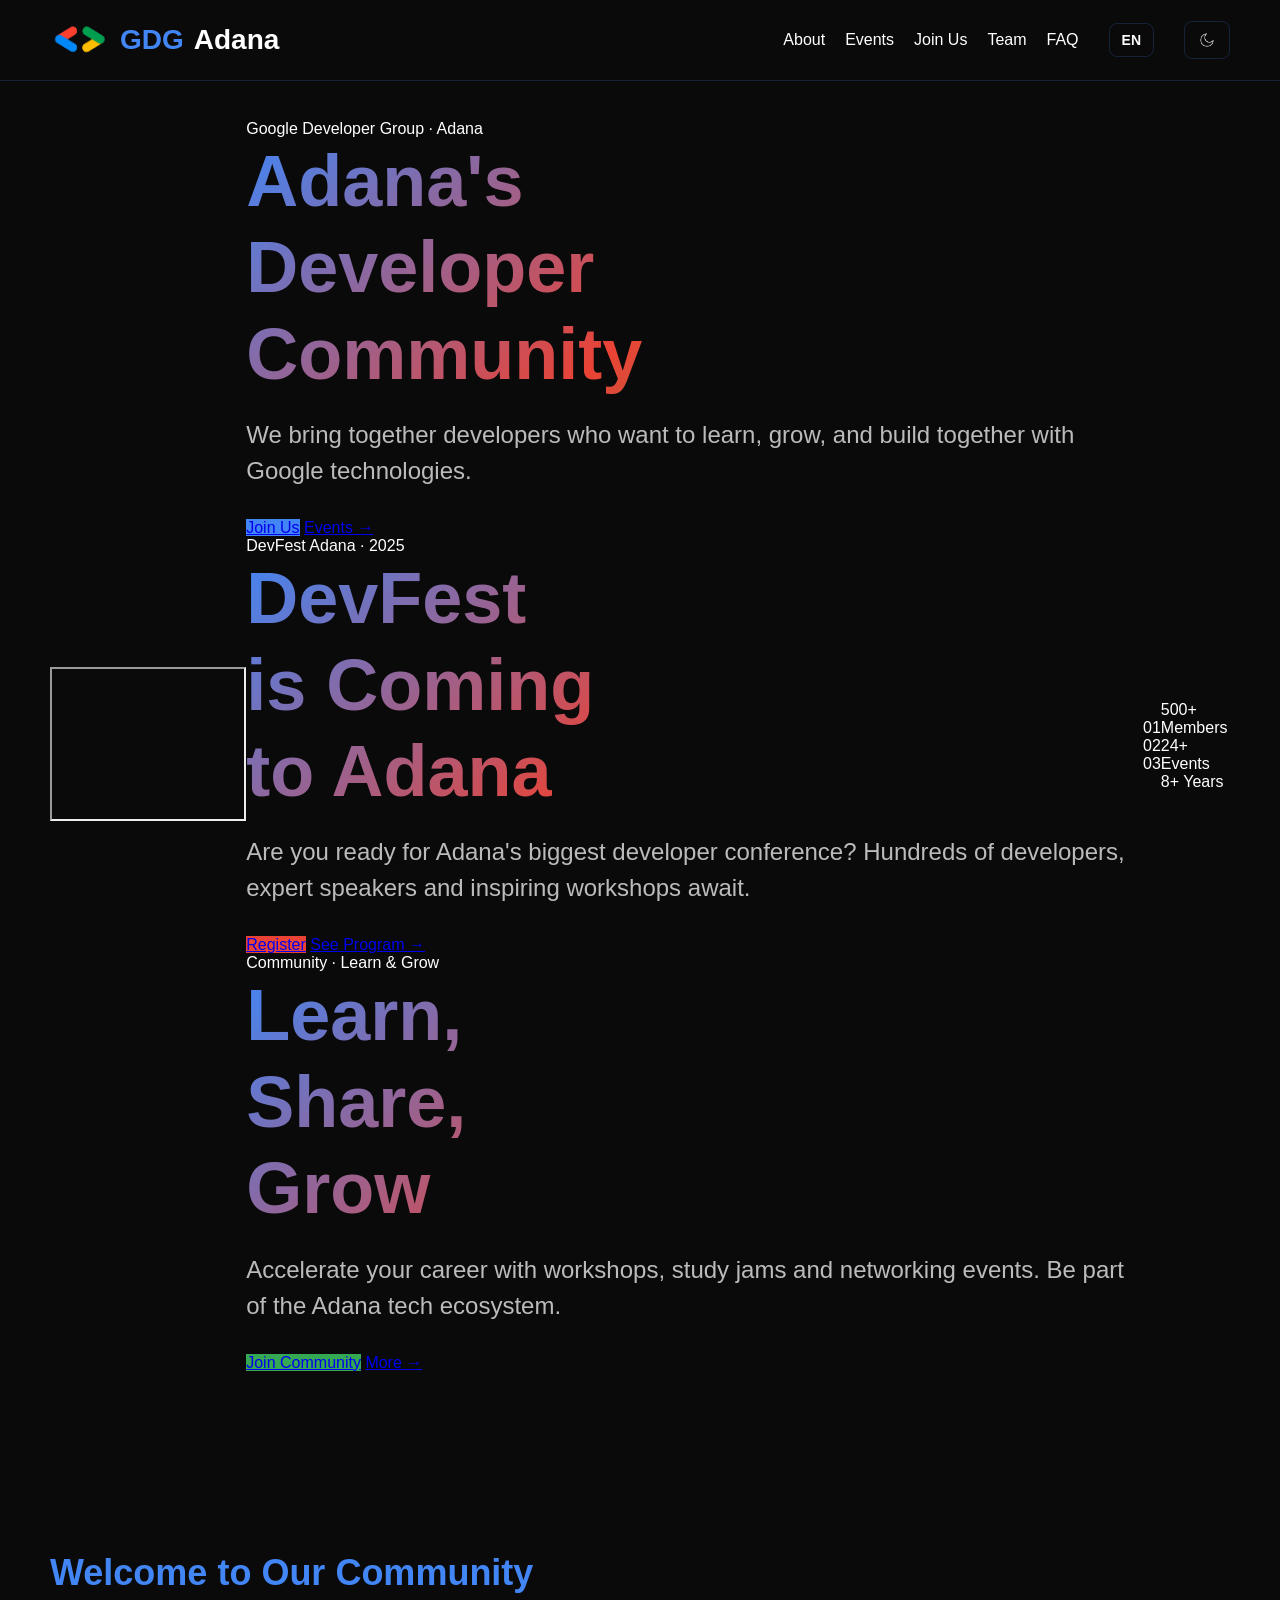
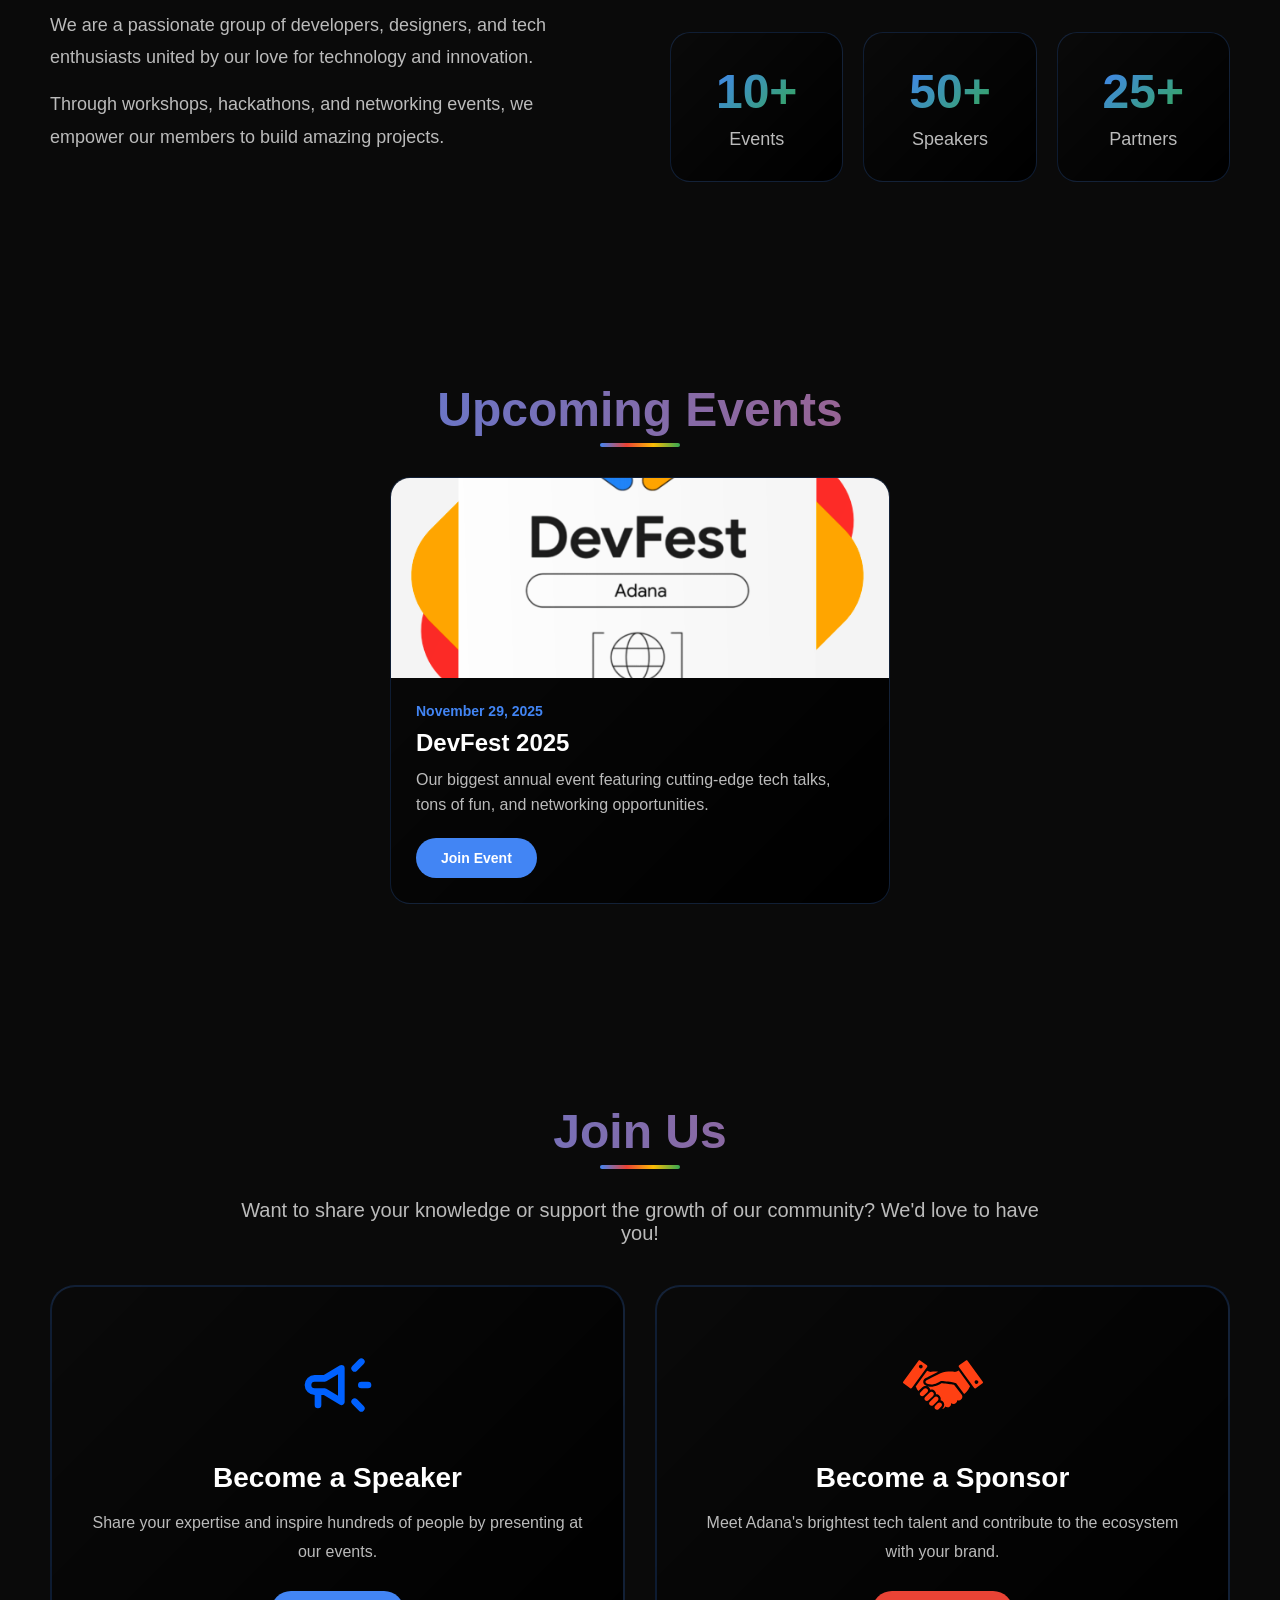
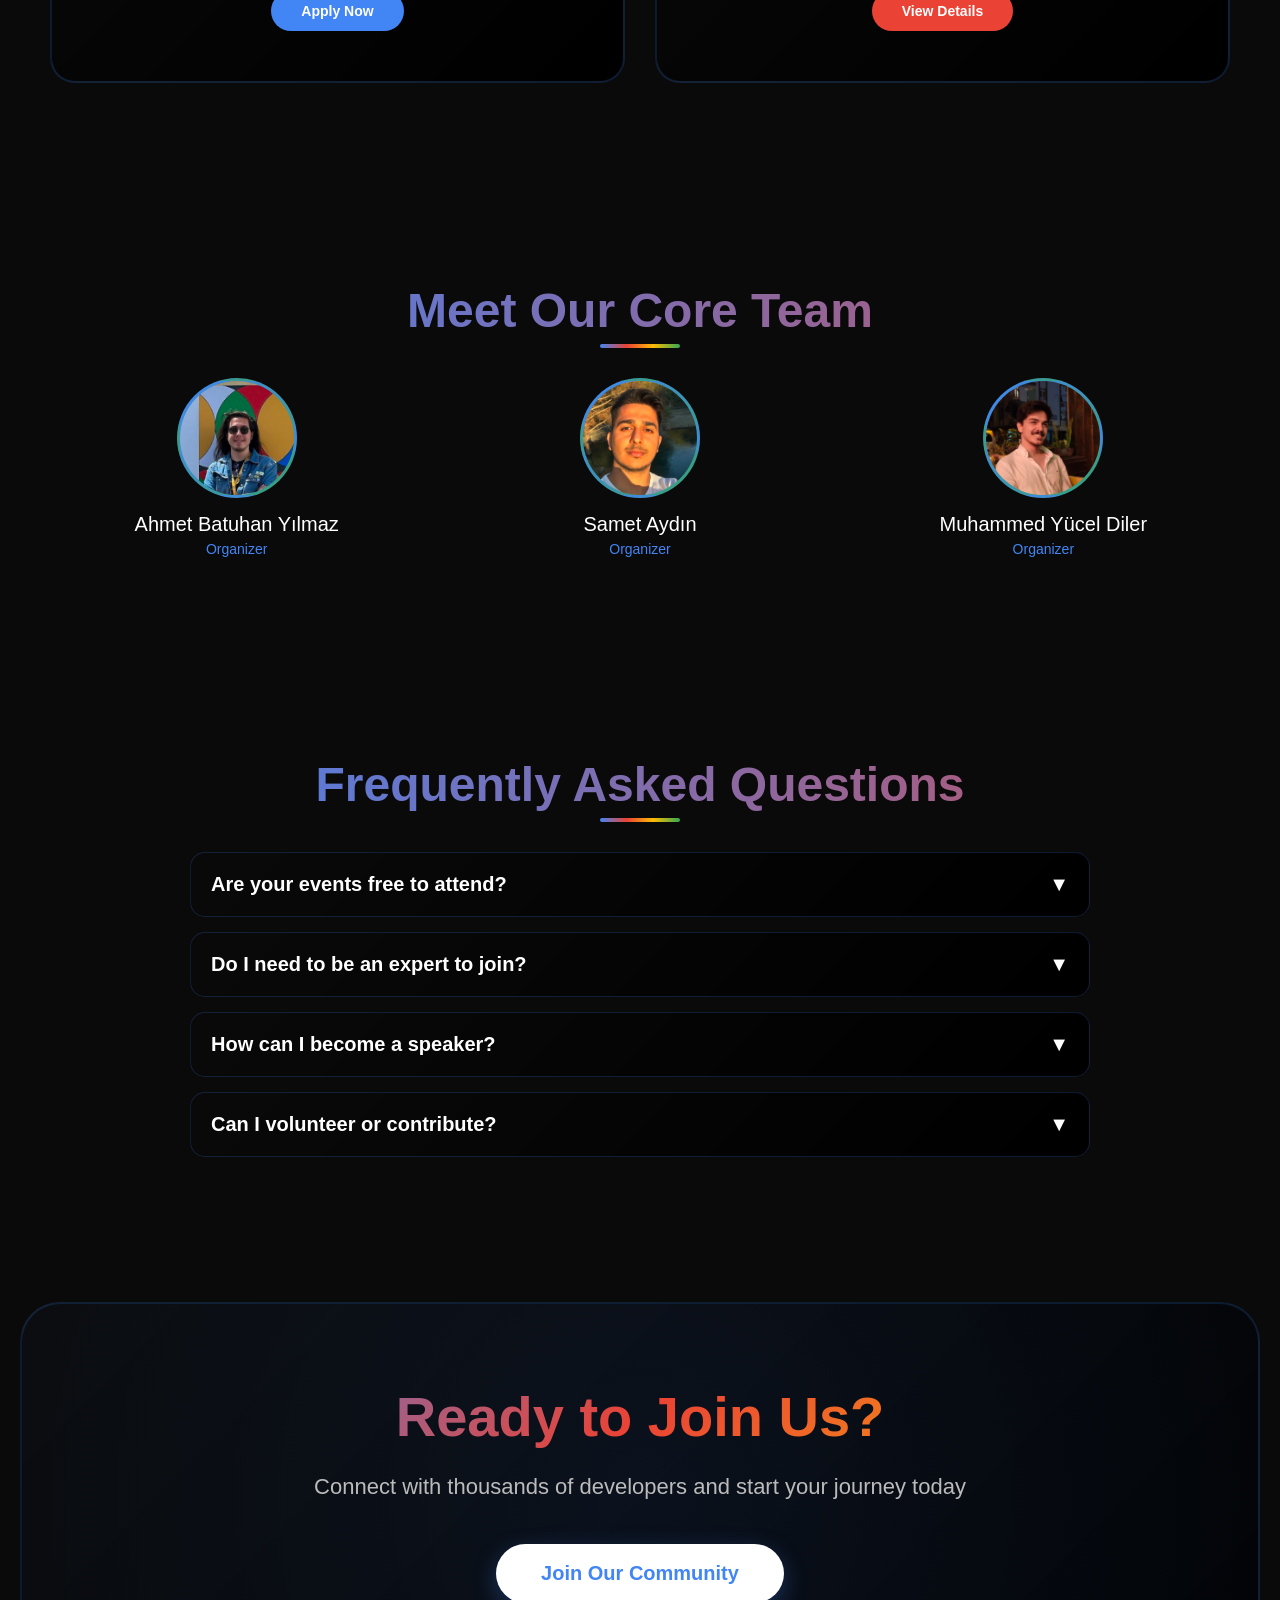
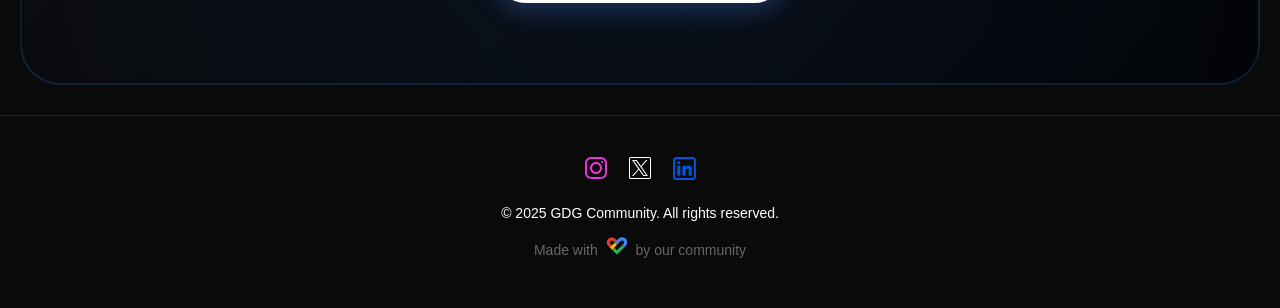
==== commit 56dcfdfc: "Update index.html" ====
--- a/index.html
+++ b/index.html
@@ -1,13 +1,11 @@
 <!DOCTYPE html>
 <html lang="en">
-
 <head>
     <meta charset="UTF-8">
     <meta name="viewport" content="width=device-width, initial-scale=1.0">
     <title>GDG Adana - Innovate. Connect. Grow.</title>
     <link rel="stylesheet" href="css/style.css">
 </head>
-
 <body>
     <nav class="navbar">
         <div class="nav-left">
@@ -25,8 +23,7 @@
                 <li><a href="#faq" class="translate" data-en="FAQ" data-tr="SSS">FAQ</a></li>
             </ul>
             <button class="lang-toggle desktop-lang-toggle" id="desktopLangToggle">EN</button>
-            <button class="theme-toggle desktop-theme-toggle" id="themeToggle"><img id="theme"
-                    style="width: 20px; height: 20px;" src="images/night-mode.png" alt="dark-light"></button>
+            <button class="theme-toggle desktop-theme-toggle" id="themeToggle"><img id="theme" style="width: 20px; height: 20px;" src="images/night-mode.png" alt="dark-light"></button>
             <div class="mobile-menu-btn" id="mobileMenuBtn">
                 <span></span>
                 <span></span>
@@ -52,48 +49,123 @@
         </button>
     </div>
 
-    <div class="page-bg">
-        <div class="floating-shape shape1"></div>
-        <div class="floating-shape shape2"></div>
-        <div class="floating-shape shape3"></div>
-        <canvas id="particleCanvas"></canvas>
-    </div>
-
-    <section class="hero">
-        <div class="hero-bg">
-            <div class="floating-shape shape1"></div>
-            <div class="floating-shape shape2"></div>
-            <div class="floating-shape shape3"></div>
-            <canvas id="particleCanvas"></canvas>
-        </div>
-        <div class="hero-content">
-            <h1 class="translate" data-en="Innovate. Connect. Grow." data-tr="Yenilik Yap. Bağlan. Geliş.">Innovate.
-                Connect. Grow.</h1>
-            <p class="translate"
-                data-en="Join a vibrant community of developers, creators, and tech enthusiasts pushing boundaries together."
-                data-tr="Sınırları birlikte zorlayan geliştiriciler, yaratıcılar ve teknoloji tutkunlarından oluşan canlı bir topluluğa katılın.">
-                Join a vibrant community of developers, creators, and tech enthusiasts pushing boundaries together.</p>
-            <a href="https://gdg.community.dev/gdg-adana/" target="_blank" class="cta-button translate"
-                data-en="Join Our Community" data-tr="Topluluğumuza Katıl"
-                style="background: #fff; color: var(--google-blue);">Join Our Community</a>
-        </div>
+    <!-- VIDEO HERO SLIDER -->
+    <section class="hero hero-slider-section">
+
+        <div class="hs-video-bg">
+            <iframe
+                src="https://www.youtube.com/embed/h0K4PDoUBCA?autoplay=1&mute=1&loop=1&playlist=h0K4PDoUBCA&controls=0&showinfo=0&modestbranding=1&iv_load_policy=3&rel=0&disablekb=1"
+                allow="autoplay; encrypted-media"
+                allowfullscreen
+                title="GDG Adana background video">
+            </iframe>
+            <div class="hs-video-overlay"></div>
+        </div>
+
+        <div class="hs-slides">
+
+            <div class="hs-slide active" id="hs-slide-0">
+                <div class="hs-tag">
+                    <span class="hs-tag-dot" style="background:#4285F4;"></span>
+                    <span class="hs-tag-text translate" data-en="Google Developer Group · Adana" data-tr="Google Developer Group · Adana">Google Developer Group · Adana</span>
+                </div>
+                <h1 class="hs-title">
+                    <span class="translate" data-en="Adana's" data-tr="Adana'nın">Adana's</span><br>
+                    <span class="hs-accent" style="color:#4285F4;">Developer</span><br>
+                    <span class="translate" data-en="Community" data-tr="Topluluğu">Community</span>
+                </h1>
+                <p class="hs-desc translate" data-en="We bring together developers who want to learn, grow, and build together with Google technologies." data-tr="Google teknolojileriyle büyümek, öğrenmek ve birlikte üretmek isteyen geliştiricileri bir araya getiriyoruz.">We bring together developers who want to learn, grow, and build together with Google technologies.</p>
+                <div class="hs-actions">
+                    <a href="https://gdg.community.dev/gdg-adana/" target="_blank" class="hs-btn-primary translate" style="background:#4285F4;" data-en="Join Us" data-tr="Bize Katıl">Join Us</a>
+                    <a href="#events" class="hs-btn-ghost translate" data-en="Events →" data-tr="Etkinlikler →">Events →</a>
+                </div>
+            </div>
+
+            <div class="hs-slide" id="hs-slide-1">
+                <div class="hs-tag">
+                    <span class="hs-tag-dot" style="background:#EA4335;"></span>
+                    <span class="hs-tag-text">DevFest Adana · 2025</span>
+                </div>
+                <h1 class="hs-title">
+                    <span class="hs-accent" style="color:#EA4335;">DevFest</span><br>
+                    <span class="translate" data-en="is Coming" data-tr="Adana'ya">is Coming</span><br>
+                    <span class="translate" data-en="to Adana" data-tr="Geliyor">to Adana</span>
+                </h1>
+                <p class="hs-desc translate" data-en="Are you ready for Adana's biggest developer conference? Hundreds of developers, expert speakers and inspiring workshops await." data-tr="Adana'nın en büyük geliştirici konferansı için hazır mısın? Yüzlerce geliştirici, uzman konuşmacılar ve atölyeler seni bekliyor.">Are you ready for Adana's biggest developer conference?</p>
+                <div class="hs-actions">
+                    <a href="devfest.html" class="hs-btn-primary translate" style="background:#EA4335;" data-en="Register" data-tr="Kayıt Ol">Register</a>
+                    <a href="devfest.html" class="hs-btn-ghost translate" data-en="See Program →" data-tr="Program →">See Program →</a>
+                </div>
+            </div>
+
+            <div class="hs-slide" id="hs-slide-2">
+                <div class="hs-tag">
+                    <span class="hs-tag-dot" style="background:#34A853;"></span>
+                    <span class="hs-tag-text translate" data-en="Community · Learn & Grow" data-tr="Topluluk · Öğren ve Büyü">Community · Learn &amp; Grow</span>
+                </div>
+                <h1 class="hs-title">
+                    <span class="translate" data-en="Learn," data-tr="Öğren,">Learn,</span><br>
+                    <span class="translate" data-en="Share," data-tr="Paylaş,">Share,</span><br>
+                    <span class="hs-accent" style="color:#34A853;">Grow</span>
+                </h1>
+                <p class="hs-desc translate" data-en="Accelerate your career with workshops, study jams and networking events. Be part of the Adana tech ecosystem." data-tr="Workshop'lar, study jam'ler ve networking etkinlikleriyle kariyer yolculuğunu hızlandır. Adana tech ekosisteminin bir parçası ol.">Accelerate your career with workshops, study jams and networking events.</p>
+                <div class="hs-actions">
+                    <a href="#join" class="hs-btn-primary translate" style="background:#34A853;" data-en="Join Community" data-tr="Topluluğa Gir">Join Community</a>
+                    <a href="#about" class="hs-btn-ghost translate" data-en="More →" data-tr="Daha Fazla →">More →</a>
+                </div>
+            </div>
+
+        </div>
+
+        <div class="hs-sidenav">
+            <div class="hs-sideitem active" data-slide="0">
+                <span class="hs-sidenum">01</span>
+                <div class="hs-track"><div class="hs-fill" id="hs-fill-0" style="background:#4285F4;"></div></div>
+            </div>
+            <div class="hs-sideitem" data-slide="1">
+                <span class="hs-sidenum">02</span>
+                <div class="hs-track"><div class="hs-fill" id="hs-fill-1" style="background:#EA4335;"></div></div>
+            </div>
+            <div class="hs-sideitem" data-slide="2">
+                <span class="hs-sidenum">03</span>
+                <div class="hs-track"><div class="hs-fill" id="hs-fill-2" style="background:#34A853;"></div></div>
+            </div>
+        </div>
+
+        <div class="hs-bottombar">
+            <div class="hs-stats">
+                <div class="hs-stat">
+                    <span class="hs-stat-num">500+</span>
+                    <span class="hs-stat-label translate" data-en="Members" data-tr="Üye">Members</span>
+                </div>
+                <div class="hs-divider"></div>
+                <div class="hs-stat">
+                    <span class="hs-stat-num">24+</span>
+                    <span class="hs-stat-label translate" data-en="Events" data-tr="Etkinlik">Events</span>
+                </div>
+                <div class="hs-divider"></div>
+                <div class="hs-stat">
+                    <span class="hs-stat-num">8+</span>
+                    <span class="hs-stat-label translate" data-en="Years" data-tr="Yıl">Years</span>
+                </div>
+            </div>
+        </div>
+
+        <div class="hs-colorstrip">
+            <div style="flex:1;background:#4285F4;"></div>
+            <div style="flex:1;background:#EA4335;"></div>
+            <div style="flex:1;background:#FBBC04;"></div>
+            <div style="flex:1;background:#34A853;"></div>
+        </div>
+
     </section>
 
     <section id="about">
         <div class="about-content">
             <div class="about-text">
-                <h3 class="translate" data-en="Welcome to Our Community" data-tr="Topluluğumuza Hoş Geldiniz">Welcome to
-                    Our Community</h3>
-                <p class="translate"
-                    data-en="We are a passionate group of developers, designers, and tech enthusiasts united by our love for technology and innovation."
-                    data-tr="Teknoloji ve yeniliğe olan sevgimizle birleşmiş, tutkulu bir geliştirici, tasarımcı ve teknoloji meraklısı grubuyuz.">
-                    We are a passionate group of developers, designers, and tech enthusiasts united by our love for
-                    technology and innovation.</p>
-                <p class="translate"
-                    data-en="Through workshops, hackathons, and networking events, we empower our members to build amazing projects."
-                    data-tr="Atölyeler, hackathonlar ve ağ oluşturma etkinlikleri aracılığıyla, üyelerimizi harika projeler oluşturmaları için güçlendiriyoruz.">
-                    Through workshops, hackathons, and networking events, we empower our members to build amazing
-                    projects.</p>
+                <h3 class="translate" data-en="Welcome to Our Community" data-tr="Topluluğumuza Hoş Geldiniz">Welcome to Our Community</h3>
+                <p class="translate" data-en="We are a passionate group of developers, designers, and tech enthusiasts united by our love for technology and innovation." data-tr="Teknoloji ve yeniliğe olan sevgimizle birleşmiş, tutkulu bir geliştirici, tasarımcı ve teknoloji meraklısı grubuyuz.">We are a passionate group of developers, designers, and tech enthusiasts united by our love for technology and innovation.</p>
+                <p class="translate" data-en="Through workshops, hackathons, and networking events, we empower our members to build amazing projects." data-tr="Atölyeler, hackathonlar ve ağ oluşturma etkinlikleri aracılığıyla, üyelerimizi harika projeler oluşturmaları için güçlendiriyoruz.">Through workshops, hackathons, and networking events, we empower our members to build amazing projects.</p>
             </div>
             <div>
                 <div class="stats-grid">
@@ -115,47 +187,18 @@
     </section>
 
     <section id="events">
-        <h2 class="section-title translate" data-en="Upcoming Events" data-tr="Yaklaşan Etkinlikler">Upcoming Events
-        </h2>
-        <div class="events-grid">
-            <div class="event-card">
-                <a style="text-decoration: none; color: inherit;"
-                    href="https://gdg.community.dev/events/details/google-gdg-adana-presents-build-with-ai-adana-2/cohost-gdg-adana/">
-                    <div class="event-image">
-                        <img src="images/buildwithai.png" alt="devfest2026">
-                    </div>
-                    <div class="event-content">
-                        <div class="event-date translate" data-en="May 9-10, 2026" data-tr="9-10 Mayıs 2026">May 9-10,
-                            2026</div>
-                        <h3 class="event-title">Build with AI 2026</h3>
-                        <p class="event-desc translate"
-                            data-en="An event series where we learn to develop applications by actually coding, not just staying theoretical, using artificial intelligence tools."
-                            data-tr="Yapay zeka araçlarını kullanarak, sadece teoride kalmayıp bizzat kod yazarak uygulama geliştirmeyi öğrendiğimiz bir etkinlik serisi.">
-                            An event series where we learn to develop applications by actually coding, not just staying
-                            theoretical, using artificial intelligence tools.</p>
-                        <span class="event-button translate" data-en="Join Event" data-tr="Etkinliğe Katıl">Join
-                            Event</span>
-                    </div>
-                </a>
-            </div>
-        </div>
-        <br>
+        <h2 class="section-title translate" data-en="Upcoming Events" data-tr="Yaklaşan Etkinlikler">Upcoming Events</h2>
         <div class="events-grid">
             <div class="event-card">
                 <a style="text-decoration: none; color: inherit;" href="devfest.html">
                     <div class="event-image">
-                        <img src="images/event.png" alt="devfest2026">
+                        <img src="images/event.png" alt="devfest2025">
                     </div>
                     <div class="event-content">
-                        <div class="event-date translate" data-en="Coming Soon" data-tr="Çok Yakında">Çok Yakında</div>
-                        <h3 class="event-title">DevFest 2026</h3>
-                        <p class="event-desc translate"
-                            data-en="Our biggest annual event featuring cutting-edge tech talks, tons of fun, and networking opportunities."
-                            data-tr="En büyük yıllık eventimiz, teknoloji odaklı konuşmalar, doyasıya eğlence ve network fırsatları sunuyor.">
-                            Our biggest annual event featuring cutting-edge tech talks, tons of fun, and networking
-                            opportunities.</p>
-                        <span class="event-button translate" data-en="Coming Soon" data-tr="Çok Yakında">Çok
-                            Yakında</span>
+                        <div class="event-date translate" data-en="November 29, 2025" data-tr="29 Kasım 2025">November 29, 2025</div>
+                        <h3 class="event-title">DevFest 2025</h3>
+                        <p class="event-desc translate" data-en="Our biggest annual event featuring cutting-edge tech talks, tons of fun, and networking opportunities." data-tr="En büyük yıllık eventimiz, teknoloji odaklı konuşmalar, doyasıya eğlence ve network fırsatları sunuyor.">Our biggest annual event featuring cutting-edge tech talks, tons of fun, and networking opportunities.</p>
+                        <span class="event-button translate" data-en="Join Event" data-tr="Etkinliğe Katıl">Join Event</span>
                     </div>
                 </a>
             </div>
@@ -164,95 +207,55 @@
 
     <section id="join">
         <h2 class="section-title translate" data-en="Join Us" data-tr="Bize Katılın">Join Us</h2>
-        <p style="text-align: center; font-size: clamp(16px, 3.5vw, 20px); color: var(--text-secondary); margin-bottom: 40px; max-width: 800px; margin-left: auto; margin-right: auto;"
-            class="translate"
-            data-en="Follow our social media accounts to stay informed about our events and interact with us!"
-            data-tr="Etkinliklerimizden haberdar olmak ve bizimle etkileşime geçmek için sosyal medya hesaplarımızı takip edin!">
-            Follow our social media accounts to stay informed about our events and interact with us!</p>
+        <p style="text-align: center; font-size: clamp(16px, 3.5vw, 20px); color: var(--text-secondary); margin-bottom: 40px; max-width: 800px; margin-left: auto; margin-right: auto;" class="translate" data-en="Want to share your knowledge or support the growth of our community? We'd love to have you!" data-tr="Bilginizi paylaşmak veya topluluğumuzun büyümesini desteklemek mi istiyorsunuz? Sizi aramızda görmek isteriz!">Want to share your knowledge or support the growth of our community? We'd love to have you!</p>
         <div class="join-grid">
-            <div class="join-card" data-color="green">
+            <div class="join-card" data-color="blue">
                 <div class="join-icon-wrapper">
                     <div class="join-icon">
-                        <svg height="200px" width="200px" version="1.1" id="Layer_1" xmlns="http://www.w3.org/2000/svg"
-                            xmlns:xlink="http://www.w3.org/1999/xlink" viewBox="0 0 418.135 418.135"
-                            xml:space="preserve" fill="#000000">
-                            <g id="SVGRepo_bgCarrier" stroke-width="0"></g>
-                            <g id="SVGRepo_tracerCarrier" stroke-linecap="round" stroke-linejoin="round"></g>
-                            <g id="SVGRepo_iconCarrier">
-                                <g>
-                                    <path style="fill:#49c436;"
-                                        d="M198.929,0.242C88.5,5.5,1.356,97.466,1.691,208.02c0.102,33.672,8.231,65.454,22.571,93.536 L2.245,408.429c-1.191,5.781,4.023,10.843,9.766,9.483l104.723-24.811c26.905,13.402,57.125,21.143,89.108,21.631 c112.869,1.724,206.982-87.897,210.5-200.724C420.113,93.065,320.295-5.538,198.929,0.242z M323.886,322.197 c-30.669,30.669-71.446,47.559-114.818,47.559c-25.396,0-49.71-5.698-72.269-16.935l-14.584-7.265l-64.206,15.212l13.515-65.607 l-7.185-14.07c-11.711-22.935-17.649-47.736-17.649-73.713c0-43.373,16.89-84.149,47.559-114.819 c30.395-30.395,71.837-47.56,114.822-47.56C252.443,45,293.218,61.89,323.887,92.558c30.669,30.669,47.559,71.445,47.56,114.817 C371.446,250.361,354.281,291.803,323.886,322.197z">
-                                    </path>
-                                    <path style="fill:#49c436;"
-                                        d="M309.712,252.351l-40.169-11.534c-5.281-1.516-10.968-0.018-14.816,3.903l-9.823,10.008 c-4.142,4.22-10.427,5.576-15.909,3.358c-19.002-7.69-58.974-43.23-69.182-61.007c-2.945-5.128-2.458-11.539,1.158-16.218 l8.576-11.095c3.36-4.347,4.069-10.185,1.847-15.21l-16.9-38.223c-4.048-9.155-15.747-11.82-23.39-5.356 c-11.211,9.482-24.513,23.891-26.13,39.854c-2.851,28.144,9.219,63.622,54.862,106.222c52.73,49.215,94.956,55.717,122.449,49.057 c15.594-3.777,28.056-18.919,35.921-31.317C323.568,266.34,319.334,255.114,309.712,252.351z">
-                                    </path>
-                                </g>
-                            </g>
+                        <svg width="80px" height="80px" viewBox="0 0 24 24" fill="none" xmlns="http://www.w3.org/2000/svg">
+                            <path d="M6 18V14M6 14H8L13 17V7L8 10H5C3.89543 10 3 10.8954 3 12V12C3 13.1046 3.89543 14 5 14H6ZM17 7L19 5M17 17L19 19M19 12H21" stroke="#0061ff" stroke-width="2" stroke-linecap="round" stroke-linejoin="round"/>
                         </svg>
                     </div>
                 </div>
-                <h3 class="translate" data-en="WhatsApp Community" data-tr="WhatsApp Topluluğu">WhatsApp Community</h3>
-                <p class="translate"
-                    data-en="Join our WhatsApp community to communicate quickly and not miss out on opportunities."
-                    data-tr="Hızlı iletişim kurmak ve fırsatları kaçırmamak için WhatsApp topluluğumuza katılın.">Join
-                    our WhatsApp community to communicate quickly and not miss out on opportunities.</p>
-                <a href="https://chat.whatsapp.com/LkQogReG5nJ7YbnMSZ90xA?mode=gi_t" target="_blank" id="jb-green"
-                    class="join-button translate" data-en="Join Now" data-tr="Hemen Katıl">Join Now</a>
+                <h3 class="translate" data-en="Become a Speaker" data-tr="Konuşmacı Olun">Become a Speaker</h3>
+                <p class="translate" data-en="Share your expertise and inspire hundreds of people by presenting at our events." data-tr="Uzmanlık alanınızda bir sunum yaparak yüzlerce kişiye ilham verin.">Share your expertise and inspire hundreds of people by presenting at our events.</p>
+                <a href="#" id="jb-blue" class="join-button translate" data-en="Apply Now" data-tr="Başvuru Yap">Apply Now</a>
             </div>
             <div class="join-card" data-color="red">
                 <div class="join-icon-wrapper">
                     <div class="join-icon">
-                        <svg width="80px" height="80px" viewBox="0 0 24 24" fill="none"
-                            xmlns="http://www.w3.org/2000/svg">
-                            <g id="SVGRepo_bgCarrier" stroke-width="0"></g>
-                            <g id="SVGRepo_tracerCarrier" stroke-linecap="round" stroke-linejoin="round"></g>
-                            <g id="SVGRepo_iconCarrier">
-                                <path fill-rule="evenodd" clip-rule="evenodd"
-                                    d="M12 18C15.3137 18 18 15.3137 18 12C18 8.68629 15.3137 6 12 6C8.68629 6 6 8.68629 6 12C6 15.3137 8.68629 18 12 18ZM12 16C14.2091 16 16 14.2091 16 12C16 9.79086 14.2091 8 12 8C9.79086 8 8 9.79086 8 12C8 14.2091 9.79086 16 12 16Z"
-                                    fill="#ff4013"></path>
-                                <path
-                                    d="M18 5C17.4477 5 17 5.44772 17 6C17 6.55228 17.4477 7 18 7C18.5523 7 19 6.55228 19 6C19 5.44772 18.5523 5 18 5Z"
-                                    fill="#ff4013"></path>
-                                <path fill-rule="evenodd" clip-rule="evenodd"
-                                    d="M1.65396 4.27606C1 5.55953 1 7.23969 1 10.6V13.4C1 16.7603 1 18.4405 1.65396 19.7239C2.2292 20.8529 3.14708 21.7708 4.27606 22.346C5.55953 23 7.23969 23 10.6 23H13.4C16.7603 23 18.4405 23 19.7239 22.346C20.8529 21.7708 21.7708 20.8529 22.346 19.7239C23 18.4405 23 16.7603 23 13.4V10.6C23 7.23969 23 5.55953 22.346 4.27606C21.7708 3.14708 20.8529 2.2292 19.7239 1.65396C18.4405 1 16.7603 1 13.4 1H10.6C7.23969 1 5.55953 1 4.27606 1.65396C3.14708 2.2292 2.2292 3.14708 1.65396 4.27606ZM13.4 3H10.6C8.88684 3 7.72225 3.00156 6.82208 3.0751C5.94524 3.14674 5.49684 3.27659 5.18404 3.43597C4.43139 3.81947 3.81947 4.43139 3.43597 5.18404C3.27659 5.49684 3.14674 5.94524 3.0751 6.82208C3.00156 7.72225 3 8.88684 3 10.6V13.4C3 15.1132 3.00156 16.2777 3.0751 17.1779C3.14674 18.0548 3.27659 18.5032 3.43597 18.816C3.81947 19.5686 4.43139 20.1805 5.18404 20.564C5.49684 20.7234 5.94524 20.8533 6.82208 20.9249C7.72225 20.9984 8.88684 21 10.6 21H13.4C15.1132 21 16.2777 20.9984 17.1779 20.9249C18.0548 20.8533 18.5032 20.7234 18.816 20.564C19.5686 20.1805 20.1805 19.5686 20.564 18.816C20.7234 18.5032 20.8533 18.0548 20.9249 17.1779C20.9984 16.2777 21 15.1132 21 13.4V10.6C21 8.88684 20.9984 7.72225 20.9249 6.82208C20.8533 5.94524 20.7234 5.49684 20.564 5.18404C20.1805 4.43139 19.5686 3.81947 18.816 3.43597C18.5032 3.27659 18.0548 3.14674 17.1779 3.0751C16.2777 3.00156 15.1132 3 13.4 3Z"
-                                    fill="#ff4013"></path>
+                        <svg height="100px" width="100px" version="1.1" id="_x32_" xmlns="http://www.w3.org/2000/svg" xmlns:xlink="http://www.w3.org/1999/xlink" viewBox="0 0 512 512" xml:space="preserve">
+                            <g>
+                                <path fill="#ff4013" d="M326.527,171.735c-15.637-2.602-55.941-2.43-82.686,7.296c-26.752,9.725-75.397,40.124-89.988,44.997 c-14.591,4.859-15.81,24.322,17.02,27.964c32.836,3.654,62.018-17.028,69.313-20.669c7.296-3.654,77.826,7.296,77.826,7.296 l22.19,5.468l51.161,69.154c8.977-7.798,26.732-24.349,31.228-36.927c1.641-4.581,4.078-8.792,6.752-12.532l-72.49-99.977 C347.605,169.047,336.444,173.39,326.527,171.735z"></path>
+                                <path fill="#ff4013" d="M326.527,254.123l-10.752-1.085c-14.107-2.185-54-7.865-68.975-7.865c-0.662,0-1.185,0.007-1.576,0.026 c-0.602,0.344-1.298,0.742-1.98,1.139c-10.625,6.19-35.524,20.681-64.52,20.681c-3.178,0-6.362-0.179-9.46-0.523 c-4.7-0.523-8.832-1.331-12.486-2.35c3.462,1.516,6.653,3.688,9.381,6.475c4.29,4.383,6.944,9.758,7.997,15.379 c2.496-0.669,5.084-1.04,7.732-1.04c8.116,0,15.71,3.191,21.376,8.99c5.588,5.707,8.613,13.254,8.527,21.238 c0,0.079-0.013,0.159-0.013,0.238c8.083,0.026,15.644,3.218,21.297,8.99c5.587,5.707,8.613,13.253,8.527,21.238 c-0.027,2.754-0.45,5.441-1.198,8.024c5.733,1.198,10.983,4.051,15.18,8.341c11.532,11.791,11.327,30.757-0.457,42.29l-5.898,5.773 c0.026,0,0.053,0,0.079,0c9.917-0.715,18.265-6.832,20.602-16.048c4.038,3.184,9.122,5.097,14.664,5.097 c13.095,0,23.713-10.612,23.713-23.713c0-1.377-0.139-2.714-0.371-4.026c4.171,3.635,9.606,5.852,15.571,5.852 c13.095,0,23.714-10.619,23.714-23.713c2.807,1.172,5.885,1.827,9.116,1.827c13.101,0,23.713-10.619,23.713-23.713 c0-9.944-4.859-16.418-16.418-29.791L326.527,254.123z"></path>
+                                <path fill="#ff4013" d="M155.734,280.829c-5.918-6.044-15.61-6.15-21.654-0.238l-21.88,21.416c-6.044,5.912-6.15,15.604-0.238,21.648 c5.918,6.044,15.61,6.15,21.654,0.231l21.886-21.41C161.539,296.565,161.645,286.873,155.734,280.829z"></path>
+                                <path fill="#ff4013" d="M192.833,304.158c-5.912-6.051-15.604-6.157-21.648-0.239l-29.175,28.546 c-6.051,5.918-6.15,15.61-0.239,21.648c5.912,6.051,15.611,6.157,21.655,0.239l29.175-28.547 C198.645,319.894,198.751,310.202,192.833,304.158z"></path>
+                                <path fill="#ff4013" d="M222.643,334.624c-5.912-6.044-15.604-6.157-21.648-0.238l-29.175,28.553 c-6.044,5.911-6.15,15.603-0.238,21.654c5.912,6.038,15.604,6.144,21.655,0.225l29.175-28.546 C228.456,350.353,228.562,340.661,222.643,334.624z"></path>
+                                <path fill="#ff4013" d="M245.158,372.226c-5.912-6.044-15.604-6.156-21.648-0.238l-17.02,16.657 c-6.044,5.911-6.15,15.603-0.238,21.648c5.918,6.044,15.61,6.144,21.654,0.238l17.02-16.656 C250.971,387.963,251.07,378.271,245.158,372.226z"></path>
+                                <path fill="#ff4013" d="M510.606,234.991l-97.792-134.866c-2.364-3.27-6.925-3.991-10.189-1.628l-43.315,31.412 c-3.264,2.363-3.992,6.925-1.622,10.188L455.48,274.97c2.363,3.264,6.925,3.992,10.188,1.622l43.323-31.406 C512.248,242.815,512.977,238.254,510.606,234.991z M477.334,247.106c-5.435,3.945-13.042,2.727-16.987-2.708 c-3.939-5.435-2.728-13.035,2.714-16.98c5.435-3.946,13.035-2.728,16.981,2.701C483.98,235.56,482.769,243.167,477.334,247.106z"></path>
+                                <path fill="#ff4013" d="M144.784,261.63c2.304,0,4.555,0.292,6.739,0.788c-18.384-7.05-21.429-19.946-21.906-24.494 c-1.298-12.248,6.587-23.402,19.622-27.745c5.243-1.748,18.986-9.242,32.28-16.484c14.26-7.779,29.91-16.312,43.521-22.589 c-17.252-1.396-33.419-0.807-42.051,0.629c-9.295,1.549-19.675-2.164-28.553-6.944l-73.06,100.752 c2.191,3.29,4.157,6.892,5.54,10.771c2.046,5.72,6.839,12.26,12.3,18.43c0.854-1.099,1.761-2.172,2.781-3.171l21.879-21.416 C129.498,264.662,136.926,261.63,144.784,261.63z"></path>
+                                <path fill="#ff4013" d="M152.695,129.902l-43.323-31.406c-3.257-2.363-7.818-1.642-10.188,1.628L1.391,234.991 c-2.37,3.263-1.635,7.824,1.622,10.195l43.316,31.406c3.264,2.37,7.825,1.642,10.189-1.629l97.793-134.866 C156.68,136.834,155.952,132.272,152.695,129.902z M123.745,144.97c-3.939,5.428-11.546,6.646-16.981,2.701 c-5.442-3.94-6.654-11.546-2.708-16.981c3.939-5.435,11.546-6.653,16.981-2.708C126.479,131.928,127.684,139.528,123.745,144.97z"></path>
                             </g>
                         </svg>
                     </div>
                 </div>
-                <h3 class="translate" data-en="Instagram" data-tr="Instagram">Instagram</h3>
-                <p class="translate" data-en="Follow us on Instagram for event photos, announcements, and more."
-                    data-tr="Etkinlik fotoğrafları, duyurular ve daha fazlası için bizi Instagram'da takip edin.">Follow
-                    us on Instagram for event photos, announcements, and more.</p>
-                <a href="https://www.instagram.com/gdg_adana?igsh=eHdvczloY3hqOTIy" target="_blank" id="jb-red"
-                    class="join-button translate" data-en="Follow Us" data-tr="Takip Et">Follow Us</a>
-            </div>
-            <div class="join-card" data-color="blue">
-                <div class="join-icon-wrapper">
-                    <div class="join-icon">
-                        <svg width="80px" height="80px" viewBox="0 0 24 24" fill="#0061ff"
-                            xmlns="http://www.w3.org/2000/svg">
-                            <path
-                                d="M20.447 20.452h-3.554v-5.569c0-1.328-.027-3.037-1.852-3.037-1.853 0-2.136 1.445-2.136 2.939v5.667H9.351V9h3.414v1.561h.046c.477-.9 1.637-1.85 3.37-1.85 3.601 0 4.267 2.37 4.267 5.455v6.286zM5.337 7.433c-1.144 0-2.063-.926-2.063-2.065 0-1.138.92-2.063 2.063-2.063 1.14 0 2.064.925 2.064 2.063 0 1.139-.925 2.065-2.064 2.065zm1.782 13.019H3.555V9h3.564v11.452zM22.225 0H1.771C.792 0 0 .774 0 1.729v20.542C0 23.227.792 24 1.771 24h20.451C23.2 24 24 23.227 24 22.271V1.729C24 .774 23.2 0 22.222 0h.003z" />
-                        </svg>
-                    </div>
-                </div>
-                <h3 class="translate" data-en="LinkedIn" data-tr="LinkedIn">LinkedIn</h3>
-                <p class="translate"
-                    data-en="Connect with our professional network, discover job opportunities and technical articles."
-                    data-tr="Profesyonel ağımıza katılın, iş fırsatlarını ve teknik makaleleri keşfedin.">Connect with
-                    our professional network, discover job opportunities and technical articles.</p>
-                <a href="https://www.linkedin.com/company/gdg-adana/posts/?feedView=all" target="_blank" id="jb-blue"
-                    class="join-button translate" data-en="Connect" data-tr="Bağlantı Kur">Connect</a>
+                <h3 class="translate" data-en="Become a Sponsor" data-tr="Sponsor Olun">Become a Sponsor</h3>
+                <p class="translate" data-en="Meet Adana's brightest tech talent and contribute to the ecosystem with your brand." data-tr="Markanızı Adana'nın en parlak teknoloji yetenekleriyle buluşturun.">Meet Adana's brightest tech talent and contribute to the ecosystem with your brand.</p>
+                <a href="#" id="jb-red" class="join-button translate" data-en="View Details" data-tr="Detayları Gör">View Details</a>
             </div>
         </div>
     </section>
 
     <section id="team">
-        <h2 class="section-title translate" data-en="Meet Our Core Team" data-tr="Çekirdek Ekibimizle Tanışın">Meet Our
-            Core Team</h2>
-        <div class="team-grid"
-            style="margin-bottom: 40px; display: flex; justify-content: center; gap: 30px; flex-wrap: wrap;">
+        <h2 class="section-title translate" data-en="Meet Our Core Team" data-tr="Çekirdek Ekibimizle Tanışın">Meet Our Core Team</h2>
+        <div class="team-grid">
+            <div class="team-member">
+                <div class="member-photo">
+                    <img src="images/Batuhan.png" alt="Ahmet Batuhan Yılmaz">
+                </div>
+                <div class="member-name">Ahmet Batuhan Yılmaz</div>
+                <div class="member-role translate" data-en="Organizer" data-tr="Organizatör">Organizer</div>
+            </div>
             <div class="team-member">
                 <div class="member-photo">
                     <img src="images/Samet.png" alt="Samet Aydın">
@@ -262,405 +265,69 @@
             </div>
             <div class="team-member">
                 <div class="member-photo">
-                    <img src="images/gülçetin.png" alt="Gül Çetin">
-                </div>
-                <div class="member-name">Gül Çetin</div>
+                    <img src="images/Yucel.png" alt="Muhammed Yücel Diler">
+                </div>
+                <div class="member-name">Muhammed Yücel Diler</div>
                 <div class="member-role translate" data-en="Organizer" data-tr="Organizatör">Organizer</div>
             </div>
-            <div class="team-member">
-                <div class="member-photo">
-                    <img src="images/semasert.png" alt="Sema Sert">
-                </div>
-                <div class="member-name">Sema Sert</div>
-                <div class="member-role translate" data-en="Organizer" data-tr="Organizatör">Organizer</div>
-            </div>
-        </div>
-        <div class="team-grid"
-            style="margin-bottom: 40px; display: flex; justify-content: center; gap: 30px; flex-wrap: wrap;">
-            <div class="team-member">
-                <div class="member-photo">
-                    <img src="images/baranbayır.png" alt="Baran Bayır">
-                </div>
-                <div class="member-name">Baran Bayır</div>
-                <div class="member-role translate" data-en="Member" data-tr="Üye">Üye</div>
-            </div>
-            <div class="team-member">
-                <div class="member-photo">
-                    <img src="images/göktürk.png" alt="Göktürk Akın">
-                </div>
-                <div class="member-name">Göktürk Akın</div>
-                <div class="member-role translate" data-en="Member" data-tr="Üye">Üye</div>
-            </div>
-            <div class="team-member">
-                <div class="member-photo">
-                    <img src="images/nurhayatkaradağ.png" alt="Nurhayat Karadağ">
-                </div>
-                <div class="member-name">Nurhayat Karadağ</div>
-                <div class="member-role translate" data-en="Member" data-tr="Üye">Üye</div>
-            </div>
-        </div>
-        <div class="team-grid" style="display: flex; justify-content: center; gap: 30px; flex-wrap: wrap;">
-            <div class="team-member">
-                <div class="member-photo">
-                    <img src="images/lidyagirginer.png" alt="Lidya Su Girginer">
-                </div>
-                <div class="member-name">Lidya Su Girginer</div>
-                <div class="member-role translate" data-en="Member" data-tr="Üye">Üye</div>
-            </div>
-            <div class="team-member">
-                <div class="member-photo">
-                    <img src="images/sudeşimşek.png" alt="Sude Şimşek">
-                </div>
-                <div class="member-name">Sude Şimşek</div>
-                <div class="member-role translate" data-en="Member" data-tr="Üye">Üye</div>
-            </div>
-            <div class="team-member">
-                <div class="member-photo">
-                    <img src="images/zeynepgözlügöl.png" alt="Zeynep Gözlügöl">
-                </div>
-                <div class="member-name">Zeynep Gözlügöl</div>
-                <div class="member-role translate" data-en="Member" data-tr="Üye">Üye</div>
-            </div>
         </div>
     </section>
 
     <section id="faq">
-        <h2 class="section-title translate" data-en="Frequently Asked Questions" data-tr="Sıkça Sorulan Sorular">
-            Frequently Asked Questions</h2>
+        <h2 class="section-title translate" data-en="Frequently Asked Questions" data-tr="Sıkça Sorulan Sorular">Frequently Asked Questions</h2>
         <div class="faq-container">
             <div class="faq-item">
                 <div class="faq-question" onclick="toggleFaq(this)">
-                    <span class="translate" data-en="What is DevFest?" data-tr="DevFest nedir?">What is
-                        DevFest?</span>
+                    <span class="translate" data-en="Are your events free to attend?" data-tr="Etkinlikleriniz katılmak için ücretsiz mi?">Are your events free to attend?</span>
                     <span class="faq-icon">▼</span>
                 </div>
-                <div class="faq-answer translate"
-                    data-en="DevFest is an annual, globally distributed, community-led tech conference series hosted by Google Developer Groups (GDGs) worldwide. It focuses on learning, building, and networking, covering Google technologies like AI/ML, Android, Cloud, and Flutter through expert talks and workshops, typically held between September and December."
-                    data-tr="DevFest, Google Developer Groups (GDG) tarafından dünya genelinde düzenlenen, topluluk liderliğinde yürütülen yıllık bir teknoloji konferansı serisidir. Genellikle Eylül ve Aralık ayları arasında gerçekleşen bu etkinlikte, uzman konuşmacılar ve çalıştaylar aracılığıyla yapay zeka/makine öğrenmesi, Android, Cloud ve Flutter gibi Google teknolojileri başta olmak üzere geniş bir yelpazedeki teknik konular ele alınır. Temel amacı öğrenmek, uygulamalı geliştirmeler yapmak ve sektör profesyonelleriyle ağ kurarak bilgi paylaşımını teşvik etmektir.">
-                </div>
+                <div class="faq-answer translate" data-en="Yes! All our events are completely free and open to everyone." data-tr="Evet! Tüm etkinliklerimiz tamamen ücretsizdir ve herkese açıktır.">Yes! All our events are completely free and open to everyone.</div>
             </div>
             <div class="faq-item">
                 <div class="faq-question" onclick="toggleFaq(this)">
-                    <span class="translate" data-en="What is Build With AI?" data-tr="Build With AI nedir?">What is
-                        Build With AI?</span>
+                    <span class="translate" data-en="Do I need to be an expert to join?" data-tr="Katılmak için uzman olmam gerekli mi?">Do I need to be an expert to join?</span>
                     <span class="faq-icon">▼</span>
                 </div>
-                <div class="faq-answer translate"
-                    data-en="Actually, this is a community movement. It's a series of events where we learn to develop applications by writing code ourselves, not just staying theoretical, using AI tools like Google's Gemini and Gemma."
-                    data-tr="Aslında bu bir topluluk hareketi. Temelde teoride kalmayıp Google'ın Gemini ve Gemma gibi yapay zeka araçlarını kullanarak uygulamalar geliştirmeyi öğrendiğimiz bir etkinlik serisi.">
-                </div>
+                <div class="faq-answer translate" data-en="Not at all! We welcome members of all skill levels." data-tr="Hiç de değil! Her beceri seviyesinden üyeleri memnuniyetle karşılıyoruz.">Not at all! We welcome members of all skill levels.</div>
             </div>
             <div class="faq-item">
                 <div class="faq-question" onclick="toggleFaq(this)">
-                    <span class="translate" data-en="Are your events free to attend?"
-                        data-tr="Etkinlikleriniz katılmak için ücretsiz mi?">Are your events free to attend?</span>
+                    <span class="translate" data-en="How can I become a speaker?" data-tr="Nasıl konuşmacı olabilirim?">How can I become a speaker?</span>
                     <span class="faq-icon">▼</span>
                 </div>
-                <div class="faq-answer translate"
-                    data-en="Yes! All our events are completely free and open to everyone."
-                    data-tr="Evet! Tüm etkinliklerimiz tamamen ücretsizdir ve herkese açıktır.">Yes! All our events are
-                    completely free and open to everyone.</div>
+                <div class="faq-answer translate" data-en="Simply fill out our speaker application form on our community platform." data-tr="Topluluk platformumuzda konuşmacı başvuru formumuzu doldurmanız yeterli.">Simply fill out our speaker application form on our community platform.</div>
             </div>
             <div class="faq-item">
                 <div class="faq-question" onclick="toggleFaq(this)">
-                    <span class="translate" data-en="Do I need to be an expert to join?"
-                        data-tr="Katılmak için uzman olmam gerekli mi?">Do I need to be an expert to join?</span>
+                    <span class="translate" data-en="Can I volunteer or contribute?" data-tr="Gönüllü olabilir veya katkıda bulunabilir miyim?">Can I volunteer or contribute?</span>
                     <span class="faq-icon">▼</span>
                 </div>
-                <div class="faq-answer translate" data-en="Not at all! We welcome members of all skill levels."
-                    data-tr="Hiç de değil! Her beceri seviyesinden üyeleri memnuniyetle karşılıyoruz.">Not at all! We
-                    welcome members of all skill levels.</div>
-            </div>
-            <div class="faq-item">
-                <div class="faq-question" onclick="toggleFaq(this)">
-                    <span class="translate" data-en="Can I volunteer or contribute?"
-                        data-tr="Gönüllü olabilir veya katkıda bulunabilir miyim?">Can I volunteer or contribute?</span>
-                    <span class="faq-icon">▼</span>
-                </div>
-                <div class="faq-answer translate"
-                    data-en="Absolutely! Join our volunteer program and become part of our community."
-                    data-tr="Kesinlikle! Gönüllü programımıza katılın ve topluluğumuzun bir parçası olun.">Absolutely!
-                    Join our volunteer program and become part of our community.</div>
+                <div class="faq-answer translate" data-en="Absolutely! Join our volunteer program and become part of our community." data-tr="Kesinlikle! Gönüllü programımıza katılın ve topluluğumuzun bir parçası olun.">Absolutely! Join our volunteer program and become part of our community.</div>
             </div>
         </div>
     </section>
 
     <div class="cta-section">
         <h2 class="translate" data-en="Ready to Join Us?" data-tr="Bize Katılmaya Hazır mısınız?">Ready to Join Us?</h2>
-        <p class="translate" data-en="Connect with thousands of developers and start your journey today"
-            data-tr="Binlerce geliştiriciye bağlanın ve yolculuğunuza bugün başlayın">Connect with thousands of
-            developers and start your journey today</p>
-        <a href="https://gdg.community.dev/gdg-adana/" target="_blank" class="cta-button translate"
-            data-en="Join Our Community" data-tr="Topluluğumuza Katıl"
-            style="background: #fff; color: var(--google-blue);">Join Our Community</a>
+        <p class="translate" data-en="Connect with thousands of developers and start your journey today" data-tr="Binlerce geliştiriciye bağlanın ve yolculuğunuza bugün başlayın">Connect with thousands of developers and start your journey today</p>
+        <a href="https://gdg.community.dev/gdg-adana/" target="_blank" class="cta-button translate" data-en="Join Our Community" data-tr="Topluluğumuza Katıl" style="background: #fff; color: var(--google-blue);">Join Our Community</a>
     </div>
 
     <footer>
         <div class="social-links">
-            <a href="https://www.instagram.com/gdg_adana/" target="_blank"><svg width="24px" height="24px"
-                    viewBox="0 0 24 24" fill="none" xmlns="http://www.w3.org/2000/svg">
-                    <g id="SVGRepo_bgCarrier" stroke-width="0"></g>
-                    <g id="SVGRepo_tracerCarrier" stroke-linecap="round" stroke-linejoin="round"></g>
-                    <g id="SVGRepo_iconCarrier">
-                        <path fill-rule="evenodd" clip-rule="evenodd"
-                            d="M12 18C15.3137 18 18 15.3137 18 12C18 8.68629 15.3137 6 12 6C8.68629 6 6 8.68629 6 12C6 15.3137 8.68629 18 12 18ZM12 16C14.2091 16 16 14.2091 16 12C16 9.79086 14.2091 8 12 8C9.79086 8 8 9.79086 8 12C8 14.2091 9.79086 16 12 16Z"
-                            fill="#eb34d8"></path>
-                        <path
-                            d="M18 5C17.4477 5 17 5.44772 17 6C17 6.55228 17.4477 7 18 7C18.5523 7 19 6.55228 19 6C19 5.44772 18.5523 5 18 5Z"
-                            fill="#eb34d8"></path>
-                        <path fill-rule="evenodd" clip-rule="evenodd"
-                            d="M1.65396 4.27606C1 5.55953 1 7.23969 1 10.6V13.4C1 16.7603 1 18.4405 1.65396 19.7239C2.2292 20.8529 3.14708 21.7708 4.27606 22.346C5.55953 23 7.23969 23 10.6 23H13.4C16.7603 23 18.4405 23 19.7239 22.346C20.8529 21.7708 21.7708 20.8529 22.346 19.7239C23 18.4405 23 16.7603 23 13.4V10.6C23 7.23969 23 5.55953 22.346 4.27606C21.7708 3.14708 20.8529 2.2292 19.7239 1.65396C18.4405 1 16.7603 1 13.4 1H10.6C7.23969 1 5.55953 1 4.27606 1.65396C3.14708 2.2292 2.2292 3.14708 1.65396 4.27606ZM13.4 3H10.6C8.88684 3 7.72225 3.00156 6.82208 3.0751C5.94524 3.14674 5.49684 3.27659 5.18404 3.43597C4.43139 3.81947 3.81947 4.43139 3.43597 5.18404C3.27659 5.49684 3.14674 5.94524 3.0751 6.82208C3.00156 7.72225 3 8.88684 3 10.6V13.4C3 15.1132 3.00156 16.2777 3.0751 17.1779C3.14674 18.0548 3.27659 18.5032 3.43597 18.816C3.81947 19.5686 4.43139 20.1805 5.18404 20.564C5.49684 20.7234 5.94524 20.8533 6.82208 20.9249C7.72225 20.9984 8.88684 21 10.6 21H13.4C15.1132 21 16.2777 20.9984 17.1779 20.9249C18.0548 20.8533 18.5032 20.7234 18.816 20.564C19.5686 20.1805 20.1805 19.5686 20.564 18.816C20.7234 18.5032 20.8533 18.0548 20.9249 17.1779C20.9984 16.2777 21 15.1132 21 13.4V10.6C21 8.88684 20.9984 7.72225 20.9249 6.82208C20.8533 5.94524 20.7234 5.49684 20.564 5.18404C20.1805 4.43139 19.5686 3.81947 18.816 3.43597C18.5032 3.27659 18.0548 3.14674 17.1779 3.0751C16.2777 3.00156 15.1132 3 13.4 3Z"
-                            fill="#eb34d8"></path>
-                    </g>
-                </svg></a>
-            <a href="https://x.com/gdg_adana" target="_blank">
-                <?xml version="1.0"?><svg style="fill: white;" xmlns="http://www.w3.org/2000/svg"
-                    xmlns:xlink="http://www.w3.org/1999/xlink" version="1.1" id="Layer_1" width="24px" height="24px"
-                    viewBox="0 0 24 24" style="enable-background:new 0 0 24 24;" xml:space="preserve">
-                    <g>
-                        <path
-                            d="M21.159809,2C21.623091,2,22,2.376909,22,2.840191v18.319618C22,21.623091,21.623091,22,21.159809,22H2.84019   C2.37691,22,2,21.623091,2,21.159809V2.840191C2,2.376909,2.37691,2,2.84019,2H21.159809 M21.159809,1H2.84019   C1.82388,1,1,1.823879,1,2.840191v18.319618C1,22.176121,1.82388,23,2.84019,23h18.319618C22.176121,23,23,22.176121,23,21.159809   V2.840191C23,1.823879,22.176121,1,21.159809,1L21.159809,1z" />
-                    </g>
-                    <path
-                        d="M13.523985,10.775623L19.480984,4h-1.41143l-5.174801,5.88195L8.764665,4H4l6.246901,8.895341L4,20h1.411431  l5.461361-6.21299L15.235336,20H20L13.523985,10.775623z M11.590199,12.973429l-0.633908-0.886331L5.920428,5.041171h2.168246  l4.065295,5.6884l0.631236,0.886331l5.283681,7.39365H15.90064L11.590199,12.973429z" />
-                </svg>
-            </a>
-            <a href="https://tr.linkedin.com/company/gdg-adana" target="_blank"><svg width="25px" height="25px"
-                    viewBox="0 0 24 24" fill="none" xmlns="http://www.w3.org/2000/svg">
-                    <g id="SVGRepo_bgCarrier" stroke-width="0"></g>
-                    <g id="SVGRepo_tracerCarrier" stroke-linecap="round" stroke-linejoin="round"></g>
-                    <g id="SVGRepo_iconCarrier">
-                        <path
-                            d="M6.5 8C7.32843 8 8 7.32843 8 6.5C8 5.67157 7.32843 5 6.5 5C5.67157 5 5 5.67157 5 6.5C5 7.32843 5.67157 8 6.5 8Z"
-                            fill="#0056d6"></path>
-                        <path
-                            d="M5 10C5 9.44772 5.44772 9 6 9H7C7.55228 9 8 9.44771 8 10V18C8 18.5523 7.55228 19 7 19H6C5.44772 19 5 18.5523 5 18V10Z"
-                            fill="#0056d6"></path>
-                        <path
-                            d="M11 19H12C12.5523 19 13 18.5523 13 18V13.5C13 12 16 11 16 13V18.0004C16 18.5527 16.4477 19 17 19H18C18.5523 19 19 18.5523 19 18V12C19 10 17.5 9 15.5 9C13.5 9 13 10.5 13 10.5V10C13 9.44771 12.5523 9 12 9H11C10.4477 9 10 9.44772 10 10V18C10 18.5523 10.4477 19 11 19Z"
-                            fill="#0056d6"></path>
-                        <path fill-rule="evenodd" clip-rule="evenodd"
-                            d="M20 1C21.6569 1 23 2.34315 23 4V20C23 21.6569 21.6569 23 20 23H4C2.34315 23 1 21.6569 1 20V4C1 2.34315 2.34315 1 4 1H20ZM20 3C20.5523 3 21 3.44772 21 4V20C21 20.5523 20.5523 21 20 21H4C3.44772 21 3 20.5523 3 20V4C3 3.44772 3.44772 3 4 3H20Z"
-                            fill="#0056d6"></path>
-                    </g>
-                </svg></a>
-        </div>
-        <p class="translate" data-en="© 2025 GDG Community. All rights reserved."
-            data-tr="© 2025 GDG Topluluğu. Tüm hakları saklıdır." style="color: white;">&copy; 2025 GDG Community. All
-            rights reserved.</p>
+            <a href="https://www.instagram.com/gdg_adana/" target="_blank"><svg width="24px" height="24px" viewBox="0 0 24 24" fill="none" xmlns="http://www.w3.org/2000/svg"><path fill-rule="evenodd" clip-rule="evenodd" d="M12 18C15.3137 18 18 15.3137 18 12C18 8.68629 15.3137 6 12 6C8.68629 6 6 8.68629 6 12C6 15.3137 8.68629 18 12 18ZM12 16C14.2091 16 16 14.2091 16 12C16 9.79086 14.2091 8 12 8C9.79086 8 8 9.79086 8 12C8 14.2091 9.79086 16 12 16Z" fill="#eb34d8"></path><path d="M18 5C17.4477 5 17 5.44772 17 6C17 6.55228 17.4477 7 18 7C18.5523 7 19 6.55228 19 6C19 5.44772 18.5523 5 18 5Z" fill="#eb34d8"></path><path fill-rule="evenodd" clip-rule="evenodd" d="M1.65396 4.27606C1 5.55953 1 7.23969 1 10.6V13.4C1 16.7603 1 18.4405 1.65396 19.7239C2.2292 20.8529 3.14708 21.7708 4.27606 22.346C5.55953 23 7.23969 23 10.6 23H13.4C16.7603 23 18.4405 23 19.7239 22.346C20.8529 21.7708 21.7708 20.8529 22.346 19.7239C23 18.4405 23 16.7603 23 13.4V10.6C23 7.23969 23 5.55953 22.346 4.27606C21.7708 3.14708 20.8529 2.2292 19.7239 1.65396C18.4405 1 16.7603 1 13.4 1H10.6C7.23969 1 5.55953 1 4.27606 1.65396C3.14708 2.2292 2.2292 3.14708 1.65396 4.27606ZM13.4 3H10.6C8.88684 3 7.72225 3.00156 6.82208 3.0751C5.94524 3.14674 5.49684 3.27659 5.18404 3.43597C4.43139 3.81947 3.81947 4.43139 3.43597 5.18404C3.27659 5.49684 3.14674 5.94524 3.0751 6.82208C3.00156 7.72225 3 8.88684 3 10.6V13.4C3 15.1132 3.00156 16.2777 3.0751 17.1779C3.14674 18.0548 3.27659 18.5032 3.43597 18.816C3.81947 19.5686 4.43139 20.1805 5.18404 20.564C5.49684 20.7234 5.94524 20.8533 6.82208 20.9249C7.72225 20.9984 8.88684 21 10.6 21H13.4C15.1132 21 16.2777 20.9984 17.1779 20.9249C18.0548 20.8533 18.5032 20.7234 18.816 20.564C19.5686 20.1805 20.1805 19.5686 20.564 18.816C20.7234 18.5032 20.8533 18.0548 20.9249 17.1779C20.9984 16.2777 21 15.1132 21 13.4V10.6C21 8.88684 20.9984 7.72225 20.9249 6.82208C20.8533 5.94524 20.7234 5.49684 20.564 5.18404C20.1805 4.43139 19.5686 3.81947 18.816 3.43597C18.5032 3.27659 18.0548 3.14674 17.1779 3.0751C16.2777 3.00156 15.1132 3 13.4 3Z" fill="#eb34d8"></path></svg></a>
+            <a href="https://x.com/gdg_adana" target="_blank"><svg style="fill: white;" xmlns="http://www.w3.org/2000/svg" version="1.1" id="Layer_1" width="24px" height="24px" viewBox="0 0 24 24" xml:space="preserve"><g><path d="M21.159809,2C21.623091,2,22,2.376909,22,2.840191v18.319618C22,21.623091,21.623091,22,21.159809,22H2.84019C2.37691,22,2,21.623091,2,21.159809V2.840191C2,2.376909,2.37691,2,2.84019,2H21.159809 M21.159809,1H2.84019C1.82388,1,1,1.823879,1,2.840191v18.319618C1,22.176121,1.82388,23,2.84019,23h18.319618C22.176121,23,23,22.176121,23,21.159809V2.840191C23,1.823879,22.176121,1,21.159809,1L21.159809,1z"/></g><path d="M13.523985,10.775623L19.480984,4h-1.41143l-5.174801,5.88195L8.764665,4H4l6.246901,8.895341L4,20h1.411431l5.461361-6.21299L15.235336,20H20L13.523985,10.775623z M11.590199,12.973429l-0.633908-0.886331L5.920428,5.041171h2.168246l4.065295,5.6884l0.631236,0.886331l5.283681,7.39365H15.90064L11.590199,12.973429z"/></svg></a>
+            <a href="https://tr.linkedin.com/company/gdg-adana" target="_blank"><svg width="25px" height="25px" viewBox="0 0 24 24" fill="none" xmlns="http://www.w3.org/2000/svg"><path d="M6.5 8C7.32843 8 8 7.32843 8 6.5C8 5.67157 7.32843 5 6.5 5C5.67157 5 5 5.67157 5 6.5C5 7.32843 5.67157 8 6.5 8Z" fill="#0056d6"></path><path d="M5 10C5 9.44772 5.44772 9 6 9H7C7.55228 9 8 9.44771 8 10V18C8 18.5523 7.55228 19 7 19H6C5.44772 19 5 18.5523 5 18V10Z" fill="#0056d6"></path><path d="M11 19H12C12.5523 19 13 18.5523 13 18V13.5C13 12 16 11 16 13V18.0004C16 18.5527 16.4477 19 17 19H18C18.5523 19 19 18.5523 19 18V12C19 10 17.5 9 15.5 9C13.5 9 13 10.5 13 10.5V10C13 9.44771 12.5523 9 12 9H11C10.4477 9 10 9.44772 10 10V18C10 18.5523 10.4477 19 11 19Z" fill="#0056d6"></path><path fill-rule="evenodd" clip-rule="evenodd" d="M20 1C21.6569 1 23 2.34315 23 4V20C23 21.6569 21.6569 23 20 23H4C2.34315 23 1 21.6569 1 20V4C1 2.34315 2.34315 1 4 1H20ZM20 3C20.5523 3 21 3.44772 21 4V20C21 20.5523 20.5523 21 20 21H4C3.44772 21 3 20.5523 3 20V4C3 3.44772 3.44772 3 4 3H20Z" fill="#0056d6"></path></svg></a>
+        </div>
+        <p class="translate" data-en="© 2025 GDG Community. All rights reserved." data-tr="© 2025 GDG Topluluğu. Tüm hakları saklıdır." style="color: white;">© 2025 GDG Community. All rights reserved.</p>
         <p>
             <span class="translate" data-en="Made with" data-tr="Topluluğumuz tarafından">Made with</span>
-            <?xml version="1.0"?><svg id="Capa_1"
-                style="enable-background:new 0 0 150 150; width: 30px; padding-bottom: -10px;" version="1.1"
-                viewBox="0 0 150 120" xml:space="preserve" xmlns="http://www.w3.org/2000/svg"
-                xmlns:xlink="http://www.w3.org/1999/xlink">
-                <style type="text/css">
-                    .st0 {
-                        fill: #1A73E8;
-                    }
-
-                    .st1 {
-                        fill: #EA4335;
-                    }
-
-                    .st2 {
-                        fill: #4285F4;
-                    }
-
-                    .st3 {
-                        fill: #FBBC04;
-                    }
-
-                    .st4 {
-                        fill: #34A853;
-                    }
-
-                    .st5 {
-                        fill: #4CAF50;
-                    }
-
-                    .st6 {
-                        fill: #1E88E5;
-                    }
-
-                    .st7 {
-                        fill: #E53935;
-                    }
-
-                    .st8 {
-                        fill: #C62828;
-                    }
-
-                    .st9 {
-                        fill: #FBC02D;
-                    }
-
-                    .st10 {
-                        fill: #1565C0;
-                    }
-
-                    .st11 {
-                        fill: #2E7D32;
-                    }
-
-                    .st12 {
-                        fill: #F6B704;
-                    }
-
-                    .st13 {
-                        fill: #E54335;
-                    }
-
-                    .st14 {
-                        fill: #4280EF;
-                    }
-
-                    .st15 {
-                        fill: #34A353;
-                    }
-
-                    .st16 {
-                        clip-path: url(#SVGID_2_);
-                    }
-
-                    .st17 {
-                        fill: #188038;
-                    }
-
-                    .st18 {
-                        opacity: 0.2;
-                        fill: #FFFFFF;
-                        enable-background: new;
-                    }
-
-                    .st19 {
-                        opacity: 0.3;
-                        fill: #0D652D;
-                        enable-background: new;
-                    }
-
-                    .st20 {
-                        clip-path: url(#SVGID_4_);
-                    }
-
-                    .st21 {
-                        opacity: 0.3;
-                        fill: url(#_45_shadow_1_);
-                        enable-background: new;
-                    }
-
-                    .st22 {
-                        clip-path: url(#SVGID_6_);
-                    }
-
-                    .st23 {
-                        fill: #FA7B17;
-                    }
-
-                    .st24 {
-                        opacity: 0.3;
-                        fill: #174EA6;
-                        enable-background: new;
-                    }
-
-                    .st25 {
-                        opacity: 0.3;
-                        fill: #A50E0E;
-                        enable-background: new;
-                    }
-
-                    .st26 {
-                        opacity: 0.3;
-                        fill: #E37400;
-                        enable-background: new;
-                    }
-
-                    .st27 {
-                        fill: url(#Finish_mask_1_);
-                    }
-
-                    .st28 {
-                        fill: #FFFFFF;
-                    }
-
-                    .st29 {
-                        fill: #0C9D58;
-                    }
-
-                    .st30 {
-                        opacity: 0.2;
-                        fill: #004D40;
-                        enable-background: new;
-                    }
-
-                    .st31 {
-                        opacity: 0.2;
-                        fill: #3E2723;
-                        enable-background: new;
-                    }
-
-                    .st32 {
-                        fill: #FFC107;
-                    }
-
-                    .st33 {
-                        opacity: 0.2;
-                        fill: #1A237E;
-                        enable-background: new;
-                    }
-
-                    .st34 {
-                        opacity: 0.2;
-                    }
-
-                    .st35 {
-                        fill: #1A237E;
-                    }
-
-                    .st36 {
-                        fill: url(#SVGID_7_);
-                    }
-
-                    .st37 {
-                        fill: #FBBC05;
-                    }
-
-                    .st38 {
-                        clip-path: url(#SVGID_9_);
-                        fill: #E53935;
-                    }
-
-                    .st39 {
-                        clip-path: url(#SVGID_11_);
-                        fill: #FBC02D;
-                    }
-
-                    .st40 {
-                        clip-path: url(#SVGID_13_);
-                        fill: #E53935;
-                    }
-
-                    .st41 {
-                        clip-path: url(#SVGID_15_);
-                        fill: #FBC02D;
-                    }
-                </style>
-                <g>
-                    <path class="st7"
-                        d="M33.8,77.5l5.1,5.1L50,71.6l-5.1-5.1l0,0l-2.3-2.3c-1.9-1.9-2.8-4.3-2.8-6.9c0-2.3,0.8-4.4,2.1-6l0,0l0,0l0,0   l0,0c1.8-2.3,4.6-3.8,7.7-3.8c2.6,0,5.1,1,7,2.9l2.3,2.2l5.1,5.2L75,46.7l-5.2-5.1l-2.3-2.2c-4.6-4.6-11-7.5-18-7.5   C35.4,31.8,24,43.2,24,57.3c0,3.5,0.7,6.8,2,9.9c1.3,3.1,3.2,5.8,5.5,8.1L33.8,77.5" />
-                    <polyline class="st3"
-                        points="59.2,84.6 75,68.8 63.9,57.7 50,71.6 50,71.6 38.9,82.6 44.9,88.6 50,93.7 55.3,88.4  " />
-                    <polygon class="st4"
-                        points="86.1,107.6 111.1,82.6 100,71.6 75,96.5 61.1,82.7 50,93.7 63.9,107.6 63.9,107.7 75,118.2 75,118.2    75,118.2 86.1,107.6 86.1,107.6  " />
-                    <path class="st2"
-                        d="M118.5,75.2c5.2-5.2,8.2-13.1,7.3-21.2c-1.2-12.2-11.3-21.3-23.6-22.2c-7.7-0.5-14.8,2.4-19.8,7.4L63.9,57.7   L75,68.8l18.6-18.5c2.2-2.2,5.4-3.2,8.5-2.7c4.1,0.6,7.5,4.1,8.1,8.2c0.4,3.1-0.6,6.1-2.8,8.3l-7.4,7.4l11.1,11.1L118.5,75.2z" />
-                </g>
-            </svg>
+            <svg id="Capa_1" style="enable-background:new 0 0 150 150; width: 30px; padding-bottom: -10px;" version="1.1" viewBox="0 0 150 120" xml:space="preserve" xmlns="http://www.w3.org/2000/svg"><style type="text/css">.st7{fill:#E53935;}.st3{fill:#FBBC04;}.st4{fill:#34A853;}.st2{fill:#4285F4;}</style><g><path class="st7" d="M33.8,77.5l5.1,5.1L50,71.6l-5.1-5.1l0,0l-2.3-2.3c-1.9-1.9-2.8-4.3-2.8-6.9c0-2.3,0.8-4.4,2.1-6l0,0l0,0l0,0l0,0c1.8-2.3,4.6-3.8,7.7-3.8c2.6,0,5.1,1,7,2.9l2.3,2.2l5.1,5.2L75,46.7l-5.2-5.1l-2.3-2.2c-4.6-4.6-11-7.5-18-7.5C35.4,31.8,24,43.2,24,57.3c0,3.5,0.7,6.8,2,9.9c1.3,3.1,3.2,5.8,5.5,8.1L33.8,77.5"/><polyline class="st3" points="59.2,84.6 75,68.8 63.9,57.7 50,71.6 50,71.6 38.9,82.6 44.9,88.6 50,93.7 55.3,88.4"/><polygon class="st4" points="86.1,107.6 111.1,82.6 100,71.6 75,96.5 61.1,82.7 50,93.7 63.9,107.6 63.9,107.7 75,118.2 75,118.2 75,118.2 86.1,107.6 86.1,107.6"/><path class="st2" d="M118.5,75.2c5.2-5.2,8.2-13.1,7.3-21.2c-1.2-12.2-11.3-21.3-23.6-22.2c-7.7-0.5-14.8,2.4-19.8,7.4L63.9,57.7L75,68.8l18.6-18.5c2.2-2.2,5.4-3.2,8.5-2.7c4.1,0.6,7.5,4.1,8.1,8.2c0.4,3.1-0.6,6.1-2.8,8.3l-7.4,7.4l11.1,11.1L118.5,75.2z"/></g></svg>
             <span class="translate" data-en="by our community" data-tr="ile yapıldı">by our community</span>
         </p>
     </footer>
 
     <script src="js/script.js"></script>
+    <script src="js/heroSlider.js"></script>
 </body>
-
-</html>+</html>
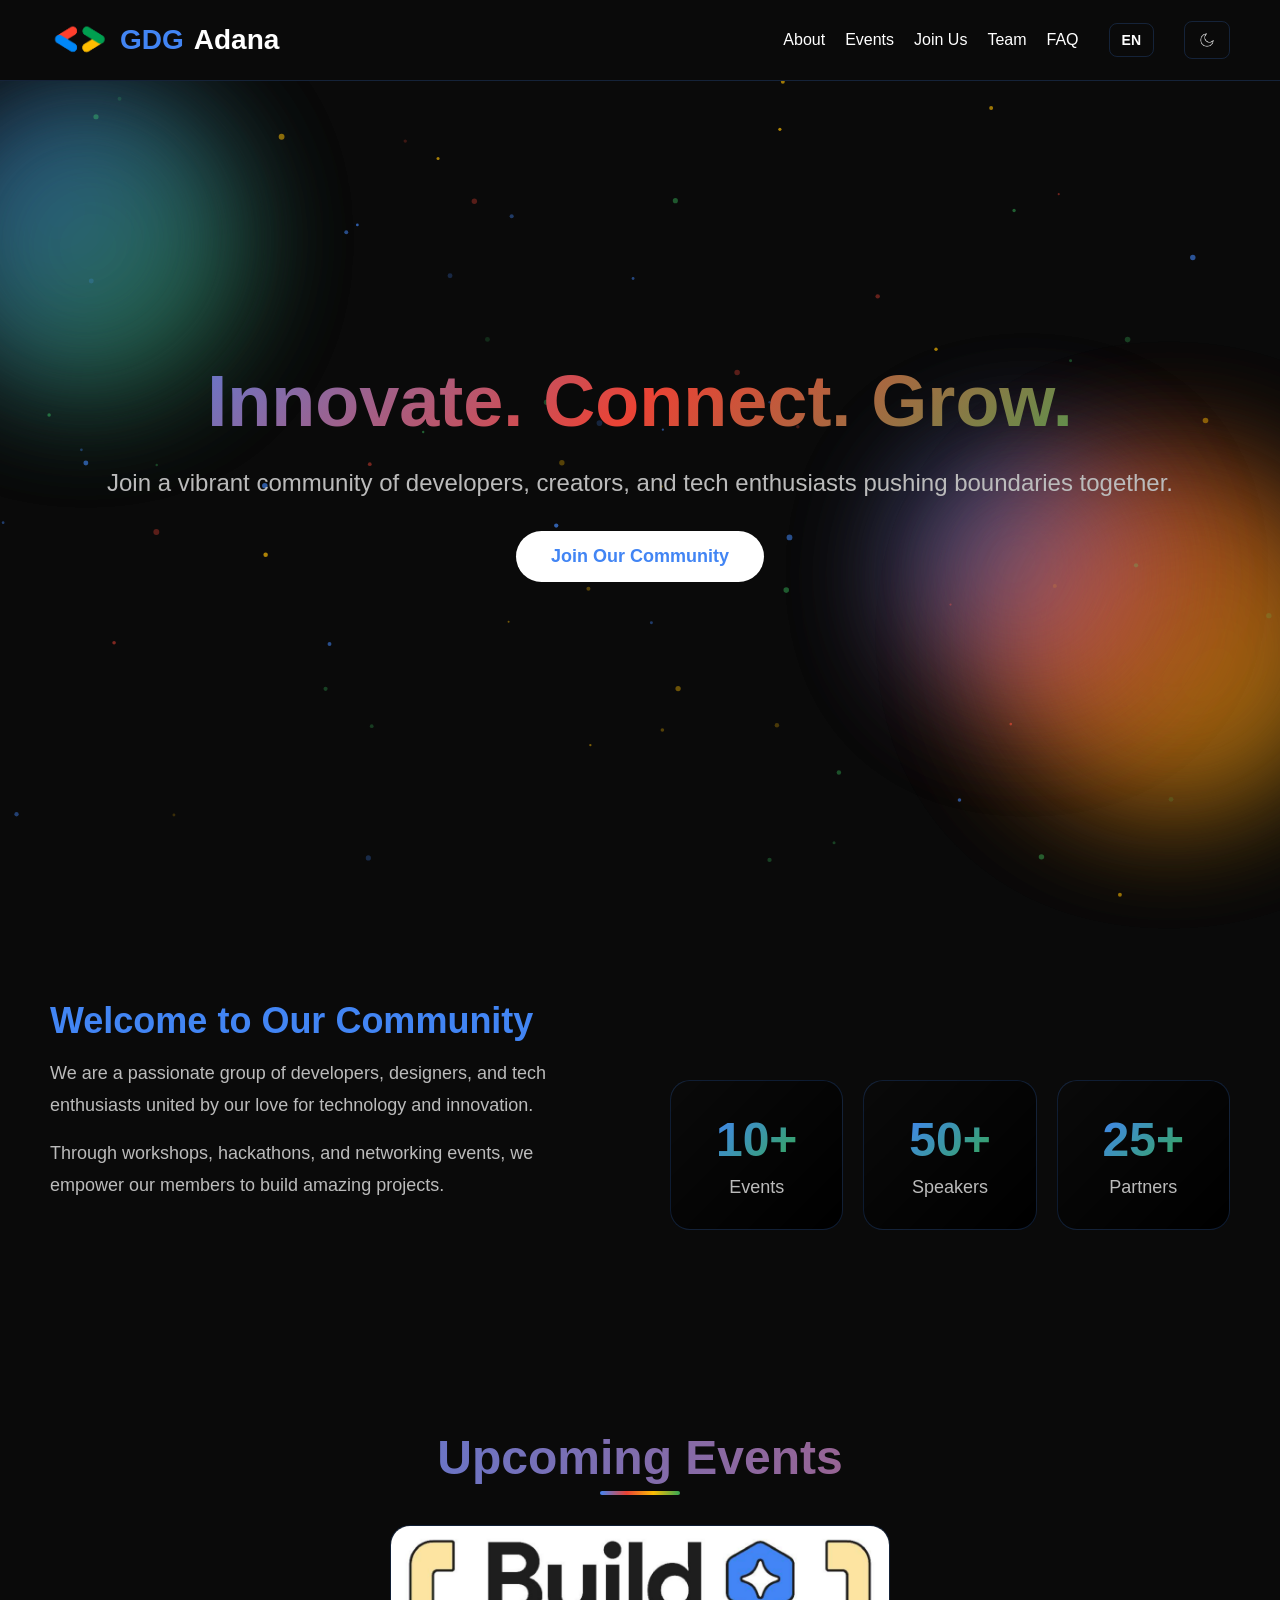
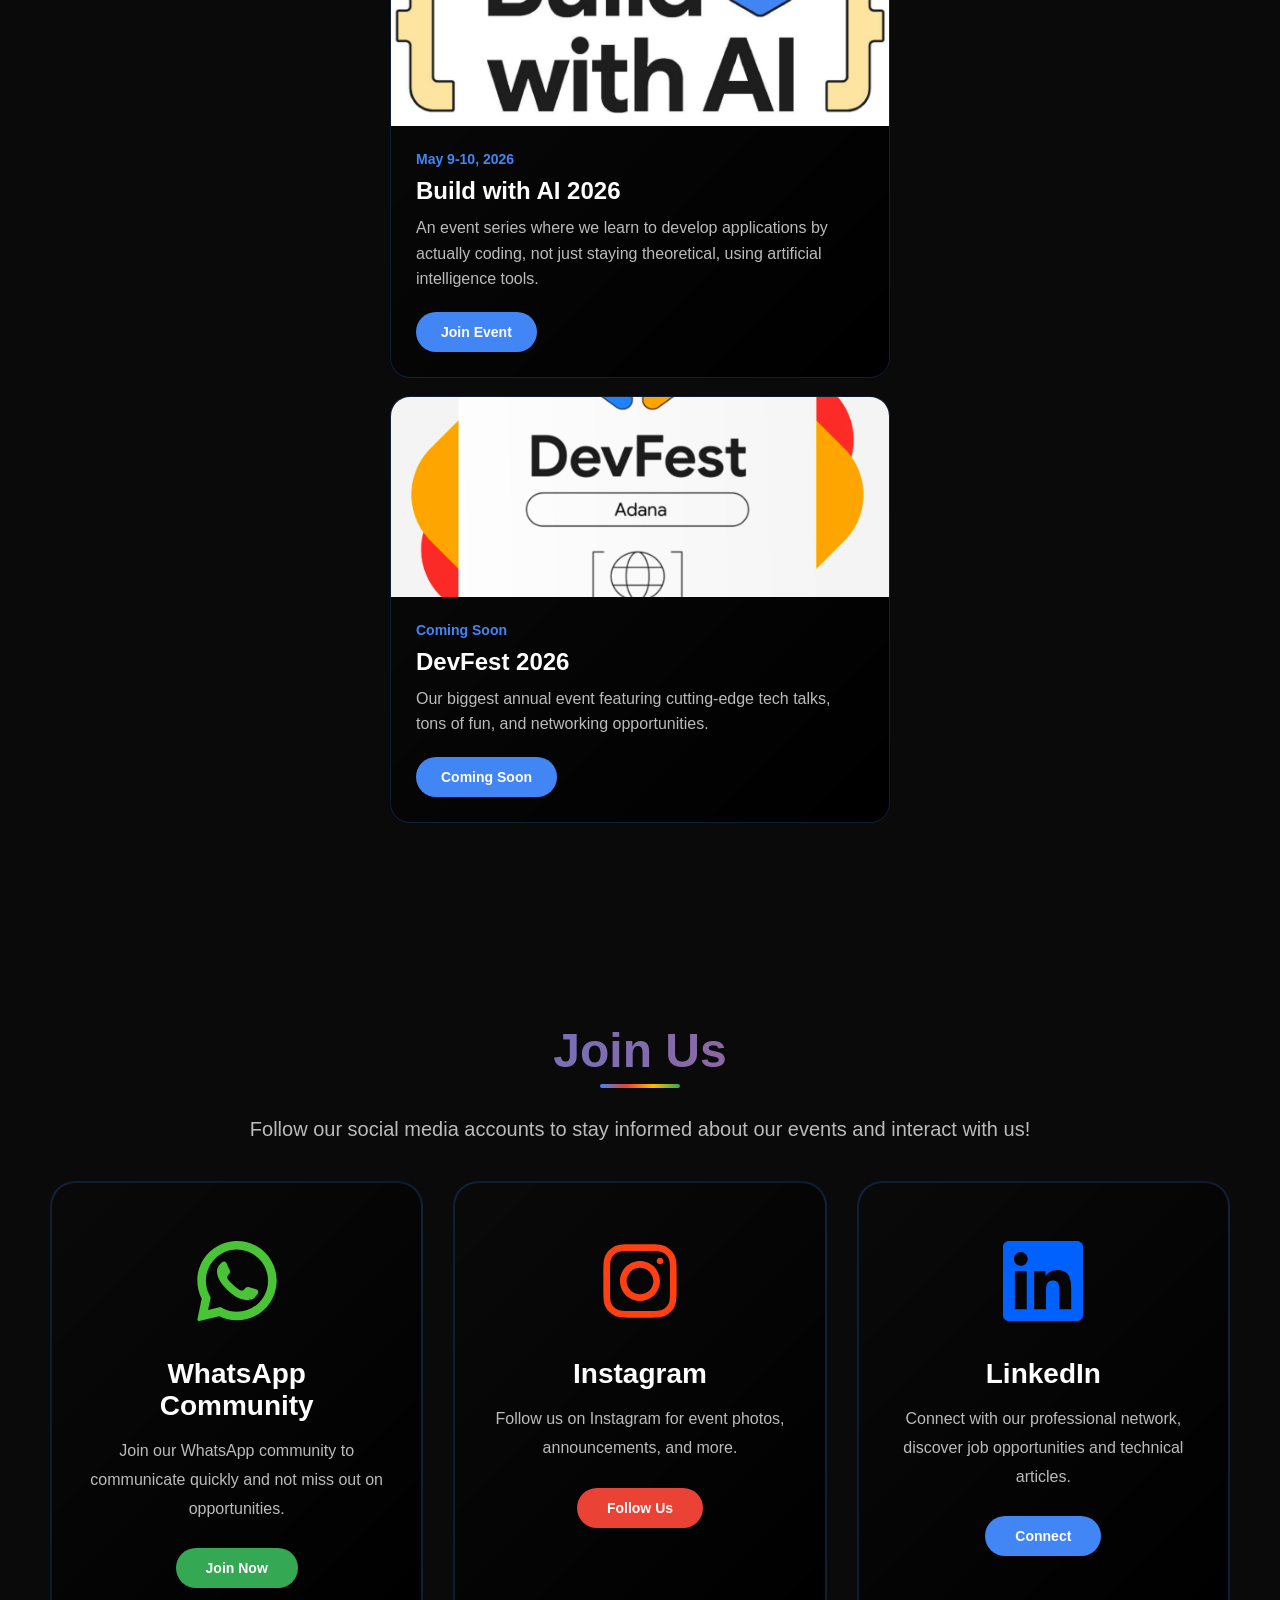
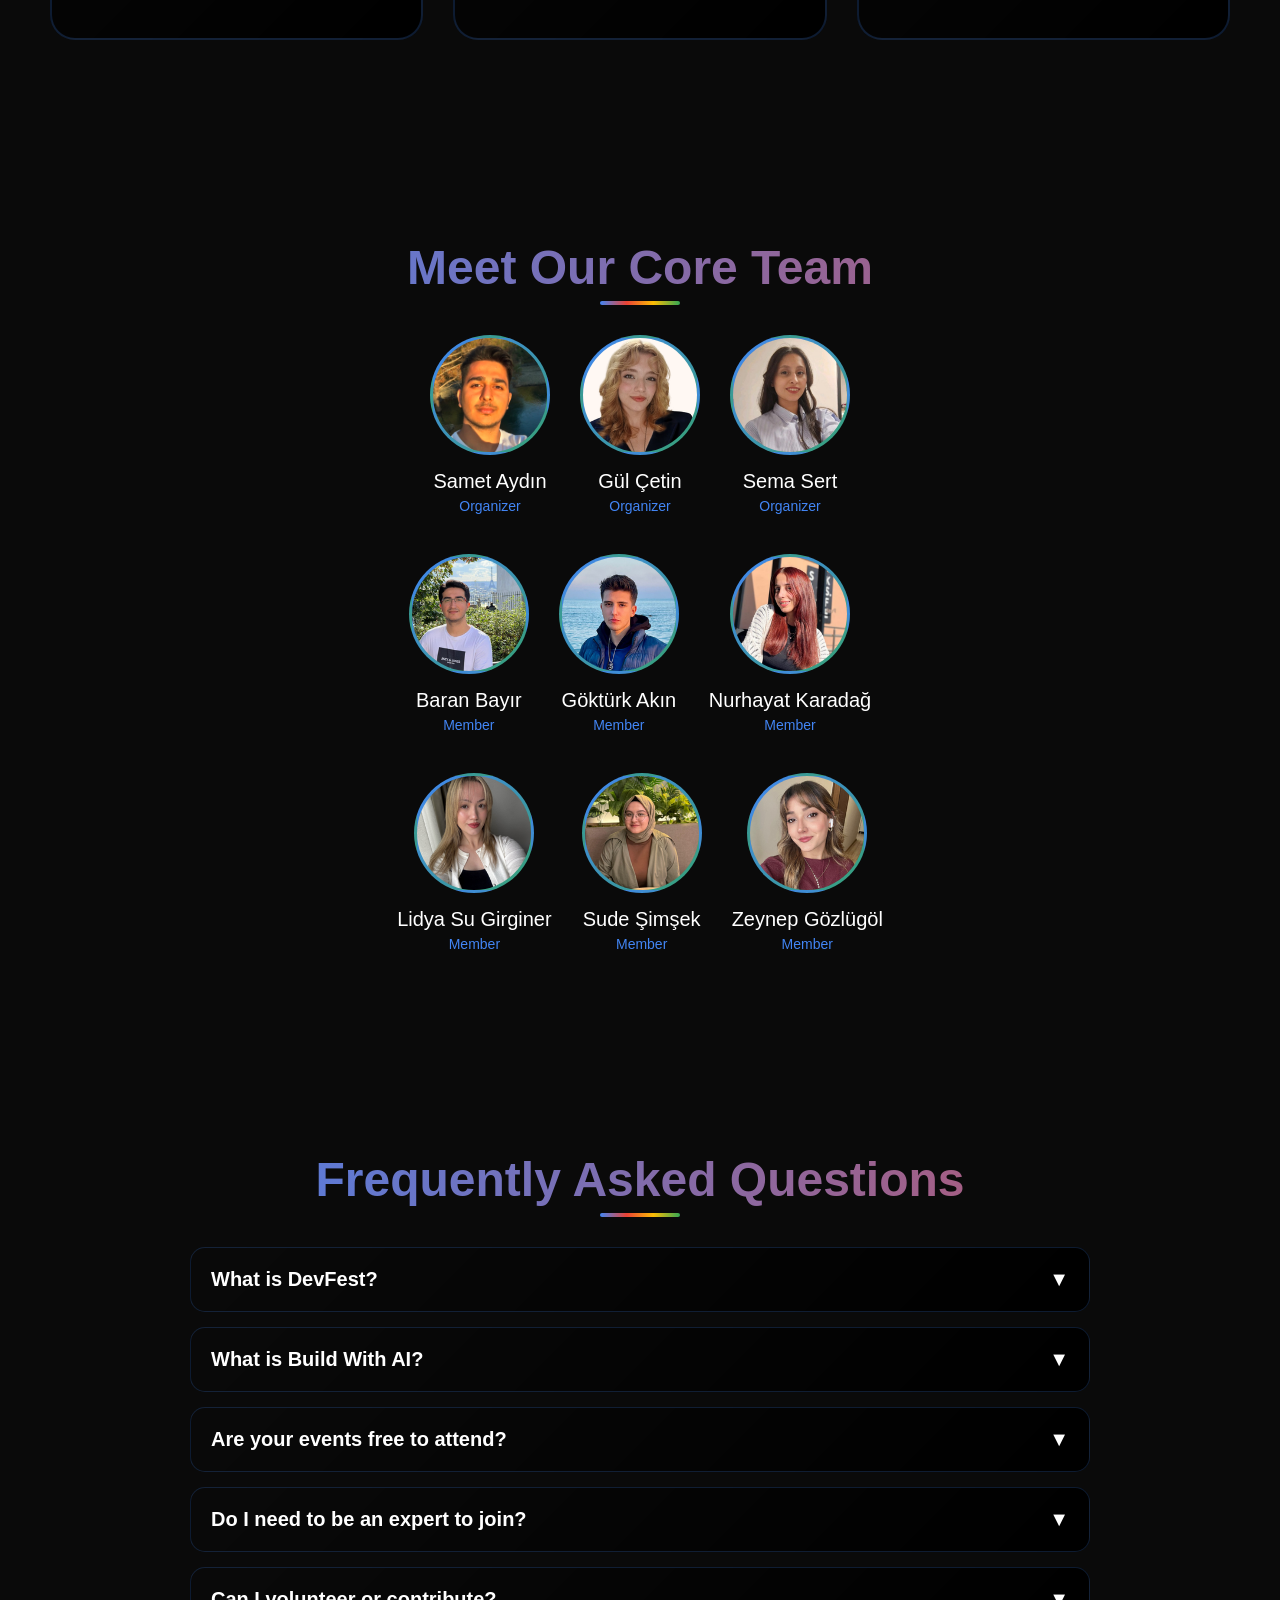
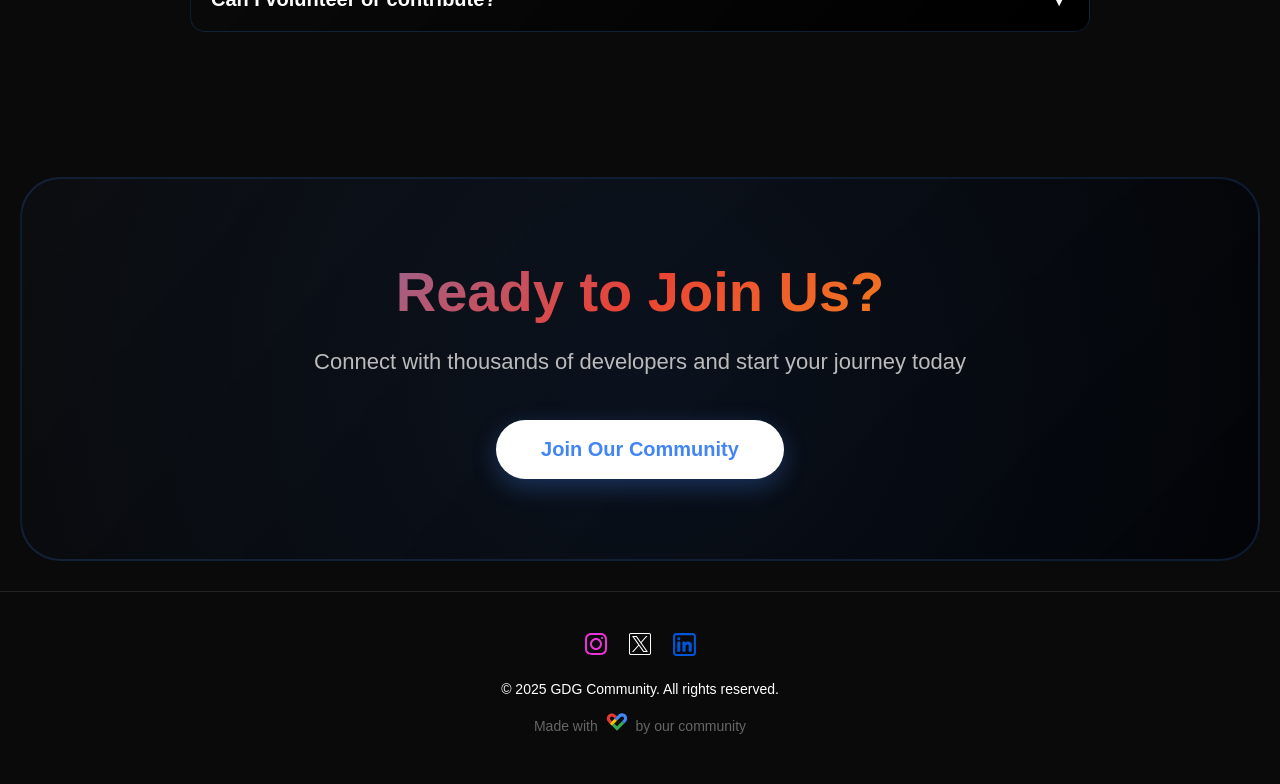
==== commit 57fe35ac: "Merge pull request #2 from BaranBayir/main Yaklaşan etkinlikler eklendi, sosyal medya linkleri eklen" ====
--- a/index.html
+++ b/index.html
@@ -1,11 +1,13 @@
 <!DOCTYPE html>
 <html lang="en">
+
 <head>
     <meta charset="UTF-8">
     <meta name="viewport" content="width=device-width, initial-scale=1.0">
     <title>GDG Adana - Innovate. Connect. Grow.</title>
     <link rel="stylesheet" href="css/style.css">
 </head>
+
 <body>
     <nav class="navbar">
         <div class="nav-left">
@@ -23,7 +25,8 @@
                 <li><a href="#faq" class="translate" data-en="FAQ" data-tr="SSS">FAQ</a></li>
             </ul>
             <button class="lang-toggle desktop-lang-toggle" id="desktopLangToggle">EN</button>
-            <button class="theme-toggle desktop-theme-toggle" id="themeToggle"><img id="theme" style="width: 20px; height: 20px;" src="images/night-mode.png" alt="dark-light"></button>
+            <button class="theme-toggle desktop-theme-toggle" id="themeToggle"><img id="theme"
+                    style="width: 20px; height: 20px;" src="images/night-mode.png" alt="dark-light"></button>
             <div class="mobile-menu-btn" id="mobileMenuBtn">
                 <span></span>
                 <span></span>
@@ -49,123 +52,48 @@
         </button>
     </div>
 
-    <!-- VIDEO HERO SLIDER -->
-    <section class="hero hero-slider-section">
-
-        <div class="hs-video-bg">
-            <iframe
-                src="https://www.youtube.com/embed/h0K4PDoUBCA?autoplay=1&mute=1&loop=1&playlist=h0K4PDoUBCA&controls=0&showinfo=0&modestbranding=1&iv_load_policy=3&rel=0&disablekb=1"
-                allow="autoplay; encrypted-media"
-                allowfullscreen
-                title="GDG Adana background video">
-            </iframe>
-            <div class="hs-video-overlay"></div>
-        </div>
-
-        <div class="hs-slides">
-
-            <div class="hs-slide active" id="hs-slide-0">
-                <div class="hs-tag">
-                    <span class="hs-tag-dot" style="background:#4285F4;"></span>
-                    <span class="hs-tag-text translate" data-en="Google Developer Group · Adana" data-tr="Google Developer Group · Adana">Google Developer Group · Adana</span>
-                </div>
-                <h1 class="hs-title">
-                    <span class="translate" data-en="Adana's" data-tr="Adana'nın">Adana's</span><br>
-                    <span class="hs-accent" style="color:#4285F4;">Developer</span><br>
-                    <span class="translate" data-en="Community" data-tr="Topluluğu">Community</span>
-                </h1>
-                <p class="hs-desc translate" data-en="We bring together developers who want to learn, grow, and build together with Google technologies." data-tr="Google teknolojileriyle büyümek, öğrenmek ve birlikte üretmek isteyen geliştiricileri bir araya getiriyoruz.">We bring together developers who want to learn, grow, and build together with Google technologies.</p>
-                <div class="hs-actions">
-                    <a href="https://gdg.community.dev/gdg-adana/" target="_blank" class="hs-btn-primary translate" style="background:#4285F4;" data-en="Join Us" data-tr="Bize Katıl">Join Us</a>
-                    <a href="#events" class="hs-btn-ghost translate" data-en="Events →" data-tr="Etkinlikler →">Events →</a>
-                </div>
-            </div>
-
-            <div class="hs-slide" id="hs-slide-1">
-                <div class="hs-tag">
-                    <span class="hs-tag-dot" style="background:#EA4335;"></span>
-                    <span class="hs-tag-text">DevFest Adana · 2025</span>
-                </div>
-                <h1 class="hs-title">
-                    <span class="hs-accent" style="color:#EA4335;">DevFest</span><br>
-                    <span class="translate" data-en="is Coming" data-tr="Adana'ya">is Coming</span><br>
-                    <span class="translate" data-en="to Adana" data-tr="Geliyor">to Adana</span>
-                </h1>
-                <p class="hs-desc translate" data-en="Are you ready for Adana's biggest developer conference? Hundreds of developers, expert speakers and inspiring workshops await." data-tr="Adana'nın en büyük geliştirici konferansı için hazır mısın? Yüzlerce geliştirici, uzman konuşmacılar ve atölyeler seni bekliyor.">Are you ready for Adana's biggest developer conference?</p>
-                <div class="hs-actions">
-                    <a href="devfest.html" class="hs-btn-primary translate" style="background:#EA4335;" data-en="Register" data-tr="Kayıt Ol">Register</a>
-                    <a href="devfest.html" class="hs-btn-ghost translate" data-en="See Program →" data-tr="Program →">See Program →</a>
-                </div>
-            </div>
-
-            <div class="hs-slide" id="hs-slide-2">
-                <div class="hs-tag">
-                    <span class="hs-tag-dot" style="background:#34A853;"></span>
-                    <span class="hs-tag-text translate" data-en="Community · Learn & Grow" data-tr="Topluluk · Öğren ve Büyü">Community · Learn &amp; Grow</span>
-                </div>
-                <h1 class="hs-title">
-                    <span class="translate" data-en="Learn," data-tr="Öğren,">Learn,</span><br>
-                    <span class="translate" data-en="Share," data-tr="Paylaş,">Share,</span><br>
-                    <span class="hs-accent" style="color:#34A853;">Grow</span>
-                </h1>
-                <p class="hs-desc translate" data-en="Accelerate your career with workshops, study jams and networking events. Be part of the Adana tech ecosystem." data-tr="Workshop'lar, study jam'ler ve networking etkinlikleriyle kariyer yolculuğunu hızlandır. Adana tech ekosisteminin bir parçası ol.">Accelerate your career with workshops, study jams and networking events.</p>
-                <div class="hs-actions">
-                    <a href="#join" class="hs-btn-primary translate" style="background:#34A853;" data-en="Join Community" data-tr="Topluluğa Gir">Join Community</a>
-                    <a href="#about" class="hs-btn-ghost translate" data-en="More →" data-tr="Daha Fazla →">More →</a>
-                </div>
-            </div>
-
-        </div>
-
-        <div class="hs-sidenav">
-            <div class="hs-sideitem active" data-slide="0">
-                <span class="hs-sidenum">01</span>
-                <div class="hs-track"><div class="hs-fill" id="hs-fill-0" style="background:#4285F4;"></div></div>
-            </div>
-            <div class="hs-sideitem" data-slide="1">
-                <span class="hs-sidenum">02</span>
-                <div class="hs-track"><div class="hs-fill" id="hs-fill-1" style="background:#EA4335;"></div></div>
-            </div>
-            <div class="hs-sideitem" data-slide="2">
-                <span class="hs-sidenum">03</span>
-                <div class="hs-track"><div class="hs-fill" id="hs-fill-2" style="background:#34A853;"></div></div>
-            </div>
-        </div>
-
-        <div class="hs-bottombar">
-            <div class="hs-stats">
-                <div class="hs-stat">
-                    <span class="hs-stat-num">500+</span>
-                    <span class="hs-stat-label translate" data-en="Members" data-tr="Üye">Members</span>
-                </div>
-                <div class="hs-divider"></div>
-                <div class="hs-stat">
-                    <span class="hs-stat-num">24+</span>
-                    <span class="hs-stat-label translate" data-en="Events" data-tr="Etkinlik">Events</span>
-                </div>
-                <div class="hs-divider"></div>
-                <div class="hs-stat">
-                    <span class="hs-stat-num">8+</span>
-                    <span class="hs-stat-label translate" data-en="Years" data-tr="Yıl">Years</span>
-                </div>
-            </div>
-        </div>
-
-        <div class="hs-colorstrip">
-            <div style="flex:1;background:#4285F4;"></div>
-            <div style="flex:1;background:#EA4335;"></div>
-            <div style="flex:1;background:#FBBC04;"></div>
-            <div style="flex:1;background:#34A853;"></div>
-        </div>
-
+    <div class="page-bg">
+        <div class="floating-shape shape1"></div>
+        <div class="floating-shape shape2"></div>
+        <div class="floating-shape shape3"></div>
+        <canvas id="particleCanvas"></canvas>
+    </div>
+
+    <section class="hero">
+        <div class="hero-bg">
+            <div class="floating-shape shape1"></div>
+            <div class="floating-shape shape2"></div>
+            <div class="floating-shape shape3"></div>
+            <canvas id="particleCanvas"></canvas>
+        </div>
+        <div class="hero-content">
+            <h1 class="translate" data-en="Innovate. Connect. Grow." data-tr="Yenilik Yap. Bağlan. Geliş.">Innovate.
+                Connect. Grow.</h1>
+            <p class="translate"
+                data-en="Join a vibrant community of developers, creators, and tech enthusiasts pushing boundaries together."
+                data-tr="Sınırları birlikte zorlayan geliştiriciler, yaratıcılar ve teknoloji tutkunlarından oluşan canlı bir topluluğa katılın.">
+                Join a vibrant community of developers, creators, and tech enthusiasts pushing boundaries together.</p>
+            <a href="https://gdg.community.dev/gdg-adana/" target="_blank" class="cta-button translate"
+                data-en="Join Our Community" data-tr="Topluluğumuza Katıl"
+                style="background: #fff; color: var(--google-blue);">Join Our Community</a>
+        </div>
     </section>
 
     <section id="about">
         <div class="about-content">
             <div class="about-text">
-                <h3 class="translate" data-en="Welcome to Our Community" data-tr="Topluluğumuza Hoş Geldiniz">Welcome to Our Community</h3>
-                <p class="translate" data-en="We are a passionate group of developers, designers, and tech enthusiasts united by our love for technology and innovation." data-tr="Teknoloji ve yeniliğe olan sevgimizle birleşmiş, tutkulu bir geliştirici, tasarımcı ve teknoloji meraklısı grubuyuz.">We are a passionate group of developers, designers, and tech enthusiasts united by our love for technology and innovation.</p>
-                <p class="translate" data-en="Through workshops, hackathons, and networking events, we empower our members to build amazing projects." data-tr="Atölyeler, hackathonlar ve ağ oluşturma etkinlikleri aracılığıyla, üyelerimizi harika projeler oluşturmaları için güçlendiriyoruz.">Through workshops, hackathons, and networking events, we empower our members to build amazing projects.</p>
+                <h3 class="translate" data-en="Welcome to Our Community" data-tr="Topluluğumuza Hoş Geldiniz">Welcome to
+                    Our Community</h3>
+                <p class="translate"
+                    data-en="We are a passionate group of developers, designers, and tech enthusiasts united by our love for technology and innovation."
+                    data-tr="Teknoloji ve yeniliğe olan sevgimizle birleşmiş, tutkulu bir geliştirici, tasarımcı ve teknoloji meraklısı grubuyuz.">
+                    We are a passionate group of developers, designers, and tech enthusiasts united by our love for
+                    technology and innovation.</p>
+                <p class="translate"
+                    data-en="Through workshops, hackathons, and networking events, we empower our members to build amazing projects."
+                    data-tr="Atölyeler, hackathonlar ve ağ oluşturma etkinlikleri aracılığıyla, üyelerimizi harika projeler oluşturmaları için güçlendiriyoruz.">
+                    Through workshops, hackathons, and networking events, we empower our members to build amazing
+                    projects.</p>
             </div>
             <div>
                 <div class="stats-grid">
@@ -187,18 +115,47 @@
     </section>
 
     <section id="events">
-        <h2 class="section-title translate" data-en="Upcoming Events" data-tr="Yaklaşan Etkinlikler">Upcoming Events</h2>
+        <h2 class="section-title translate" data-en="Upcoming Events" data-tr="Yaklaşan Etkinlikler">Upcoming Events
+        </h2>
+        <div class="events-grid">
+            <div class="event-card">
+                <a style="text-decoration: none; color: inherit;"
+                    href="https://gdg.community.dev/events/details/google-gdg-adana-presents-build-with-ai-adana-2/cohost-gdg-adana/">
+                    <div class="event-image">
+                        <img src="images/buildwithai.png" alt="devfest2026">
+                    </div>
+                    <div class="event-content">
+                        <div class="event-date translate" data-en="May 9-10, 2026" data-tr="9-10 Mayıs 2026">May 9-10,
+                            2026</div>
+                        <h3 class="event-title">Build with AI 2026</h3>
+                        <p class="event-desc translate"
+                            data-en="An event series where we learn to develop applications by actually coding, not just staying theoretical, using artificial intelligence tools."
+                            data-tr="Yapay zeka araçlarını kullanarak, sadece teoride kalmayıp bizzat kod yazarak uygulama geliştirmeyi öğrendiğimiz bir etkinlik serisi.">
+                            An event series where we learn to develop applications by actually coding, not just staying
+                            theoretical, using artificial intelligence tools.</p>
+                        <span class="event-button translate" data-en="Join Event" data-tr="Etkinliğe Katıl">Join
+                            Event</span>
+                    </div>
+                </a>
+            </div>
+        </div>
+        <br>
         <div class="events-grid">
             <div class="event-card">
                 <a style="text-decoration: none; color: inherit;" href="devfest.html">
                     <div class="event-image">
-                        <img src="images/event.png" alt="devfest2025">
+                        <img src="images/event.png" alt="devfest2026">
                     </div>
                     <div class="event-content">
-                        <div class="event-date translate" data-en="November 29, 2025" data-tr="29 Kasım 2025">November 29, 2025</div>
-                        <h3 class="event-title">DevFest 2025</h3>
-                        <p class="event-desc translate" data-en="Our biggest annual event featuring cutting-edge tech talks, tons of fun, and networking opportunities." data-tr="En büyük yıllık eventimiz, teknoloji odaklı konuşmalar, doyasıya eğlence ve network fırsatları sunuyor.">Our biggest annual event featuring cutting-edge tech talks, tons of fun, and networking opportunities.</p>
-                        <span class="event-button translate" data-en="Join Event" data-tr="Etkinliğe Katıl">Join Event</span>
+                        <div class="event-date translate" data-en="Coming Soon" data-tr="Çok Yakında">Çok Yakında</div>
+                        <h3 class="event-title">DevFest 2026</h3>
+                        <p class="event-desc translate"
+                            data-en="Our biggest annual event featuring cutting-edge tech talks, tons of fun, and networking opportunities."
+                            data-tr="En büyük yıllık eventimiz, teknoloji odaklı konuşmalar, doyasıya eğlence ve network fırsatları sunuyor.">
+                            Our biggest annual event featuring cutting-edge tech talks, tons of fun, and networking
+                            opportunities.</p>
+                        <span class="event-button translate" data-en="Coming Soon" data-tr="Çok Yakında">Çok
+                            Yakında</span>
                     </div>
                 </a>
             </div>
@@ -207,55 +164,95 @@
 
     <section id="join">
         <h2 class="section-title translate" data-en="Join Us" data-tr="Bize Katılın">Join Us</h2>
-        <p style="text-align: center; font-size: clamp(16px, 3.5vw, 20px); color: var(--text-secondary); margin-bottom: 40px; max-width: 800px; margin-left: auto; margin-right: auto;" class="translate" data-en="Want to share your knowledge or support the growth of our community? We'd love to have you!" data-tr="Bilginizi paylaşmak veya topluluğumuzun büyümesini desteklemek mi istiyorsunuz? Sizi aramızda görmek isteriz!">Want to share your knowledge or support the growth of our community? We'd love to have you!</p>
+        <p style="text-align: center; font-size: clamp(16px, 3.5vw, 20px); color: var(--text-secondary); margin-bottom: 40px; max-width: 800px; margin-left: auto; margin-right: auto;"
+            class="translate"
+            data-en="Follow our social media accounts to stay informed about our events and interact with us!"
+            data-tr="Etkinliklerimizden haberdar olmak ve bizimle etkileşime geçmek için sosyal medya hesaplarımızı takip edin!">
+            Follow our social media accounts to stay informed about our events and interact with us!</p>
         <div class="join-grid">
+            <div class="join-card" data-color="green">
+                <div class="join-icon-wrapper">
+                    <div class="join-icon">
+                        <svg height="200px" width="200px" version="1.1" id="Layer_1" xmlns="http://www.w3.org/2000/svg"
+                            xmlns:xlink="http://www.w3.org/1999/xlink" viewBox="0 0 418.135 418.135"
+                            xml:space="preserve" fill="#000000">
+                            <g id="SVGRepo_bgCarrier" stroke-width="0"></g>
+                            <g id="SVGRepo_tracerCarrier" stroke-linecap="round" stroke-linejoin="round"></g>
+                            <g id="SVGRepo_iconCarrier">
+                                <g>
+                                    <path style="fill:#49c436;"
+                                        d="M198.929,0.242C88.5,5.5,1.356,97.466,1.691,208.02c0.102,33.672,8.231,65.454,22.571,93.536 L2.245,408.429c-1.191,5.781,4.023,10.843,9.766,9.483l104.723-24.811c26.905,13.402,57.125,21.143,89.108,21.631 c112.869,1.724,206.982-87.897,210.5-200.724C420.113,93.065,320.295-5.538,198.929,0.242z M323.886,322.197 c-30.669,30.669-71.446,47.559-114.818,47.559c-25.396,0-49.71-5.698-72.269-16.935l-14.584-7.265l-64.206,15.212l13.515-65.607 l-7.185-14.07c-11.711-22.935-17.649-47.736-17.649-73.713c0-43.373,16.89-84.149,47.559-114.819 c30.395-30.395,71.837-47.56,114.822-47.56C252.443,45,293.218,61.89,323.887,92.558c30.669,30.669,47.559,71.445,47.56,114.817 C371.446,250.361,354.281,291.803,323.886,322.197z">
+                                    </path>
+                                    <path style="fill:#49c436;"
+                                        d="M309.712,252.351l-40.169-11.534c-5.281-1.516-10.968-0.018-14.816,3.903l-9.823,10.008 c-4.142,4.22-10.427,5.576-15.909,3.358c-19.002-7.69-58.974-43.23-69.182-61.007c-2.945-5.128-2.458-11.539,1.158-16.218 l8.576-11.095c3.36-4.347,4.069-10.185,1.847-15.21l-16.9-38.223c-4.048-9.155-15.747-11.82-23.39-5.356 c-11.211,9.482-24.513,23.891-26.13,39.854c-2.851,28.144,9.219,63.622,54.862,106.222c52.73,49.215,94.956,55.717,122.449,49.057 c15.594-3.777,28.056-18.919,35.921-31.317C323.568,266.34,319.334,255.114,309.712,252.351z">
+                                    </path>
+                                </g>
+                            </g>
+                        </svg>
+                    </div>
+                </div>
+                <h3 class="translate" data-en="WhatsApp Community" data-tr="WhatsApp Topluluğu">WhatsApp Community</h3>
+                <p class="translate"
+                    data-en="Join our WhatsApp community to communicate quickly and not miss out on opportunities."
+                    data-tr="Hızlı iletişim kurmak ve fırsatları kaçırmamak için WhatsApp topluluğumuza katılın.">Join
+                    our WhatsApp community to communicate quickly and not miss out on opportunities.</p>
+                <a href="https://chat.whatsapp.com/LkQogReG5nJ7YbnMSZ90xA?mode=gi_t" target="_blank" id="jb-green"
+                    class="join-button translate" data-en="Join Now" data-tr="Hemen Katıl">Join Now</a>
+            </div>
+            <div class="join-card" data-color="red">
+                <div class="join-icon-wrapper">
+                    <div class="join-icon">
+                        <svg width="80px" height="80px" viewBox="0 0 24 24" fill="none"
+                            xmlns="http://www.w3.org/2000/svg">
+                            <g id="SVGRepo_bgCarrier" stroke-width="0"></g>
+                            <g id="SVGRepo_tracerCarrier" stroke-linecap="round" stroke-linejoin="round"></g>
+                            <g id="SVGRepo_iconCarrier">
+                                <path fill-rule="evenodd" clip-rule="evenodd"
+                                    d="M12 18C15.3137 18 18 15.3137 18 12C18 8.68629 15.3137 6 12 6C8.68629 6 6 8.68629 6 12C6 15.3137 8.68629 18 12 18ZM12 16C14.2091 16 16 14.2091 16 12C16 9.79086 14.2091 8 12 8C9.79086 8 8 9.79086 8 12C8 14.2091 9.79086 16 12 16Z"
+                                    fill="#ff4013"></path>
+                                <path
+                                    d="M18 5C17.4477 5 17 5.44772 17 6C17 6.55228 17.4477 7 18 7C18.5523 7 19 6.55228 19 6C19 5.44772 18.5523 5 18 5Z"
+                                    fill="#ff4013"></path>
+                                <path fill-rule="evenodd" clip-rule="evenodd"
+                                    d="M1.65396 4.27606C1 5.55953 1 7.23969 1 10.6V13.4C1 16.7603 1 18.4405 1.65396 19.7239C2.2292 20.8529 3.14708 21.7708 4.27606 22.346C5.55953 23 7.23969 23 10.6 23H13.4C16.7603 23 18.4405 23 19.7239 22.346C20.8529 21.7708 21.7708 20.8529 22.346 19.7239C23 18.4405 23 16.7603 23 13.4V10.6C23 7.23969 23 5.55953 22.346 4.27606C21.7708 3.14708 20.8529 2.2292 19.7239 1.65396C18.4405 1 16.7603 1 13.4 1H10.6C7.23969 1 5.55953 1 4.27606 1.65396C3.14708 2.2292 2.2292 3.14708 1.65396 4.27606ZM13.4 3H10.6C8.88684 3 7.72225 3.00156 6.82208 3.0751C5.94524 3.14674 5.49684 3.27659 5.18404 3.43597C4.43139 3.81947 3.81947 4.43139 3.43597 5.18404C3.27659 5.49684 3.14674 5.94524 3.0751 6.82208C3.00156 7.72225 3 8.88684 3 10.6V13.4C3 15.1132 3.00156 16.2777 3.0751 17.1779C3.14674 18.0548 3.27659 18.5032 3.43597 18.816C3.81947 19.5686 4.43139 20.1805 5.18404 20.564C5.49684 20.7234 5.94524 20.8533 6.82208 20.9249C7.72225 20.9984 8.88684 21 10.6 21H13.4C15.1132 21 16.2777 20.9984 17.1779 20.9249C18.0548 20.8533 18.5032 20.7234 18.816 20.564C19.5686 20.1805 20.1805 19.5686 20.564 18.816C20.7234 18.5032 20.8533 18.0548 20.9249 17.1779C20.9984 16.2777 21 15.1132 21 13.4V10.6C21 8.88684 20.9984 7.72225 20.9249 6.82208C20.8533 5.94524 20.7234 5.49684 20.564 5.18404C20.1805 4.43139 19.5686 3.81947 18.816 3.43597C18.5032 3.27659 18.0548 3.14674 17.1779 3.0751C16.2777 3.00156 15.1132 3 13.4 3Z"
+                                    fill="#ff4013"></path>
+                            </g>
+                        </svg>
+                    </div>
+                </div>
+                <h3 class="translate" data-en="Instagram" data-tr="Instagram">Instagram</h3>
+                <p class="translate" data-en="Follow us on Instagram for event photos, announcements, and more."
+                    data-tr="Etkinlik fotoğrafları, duyurular ve daha fazlası için bizi Instagram'da takip edin.">Follow
+                    us on Instagram for event photos, announcements, and more.</p>
+                <a href="https://www.instagram.com/gdg_adana?igsh=eHdvczloY3hqOTIy" target="_blank" id="jb-red"
+                    class="join-button translate" data-en="Follow Us" data-tr="Takip Et">Follow Us</a>
+            </div>
             <div class="join-card" data-color="blue">
                 <div class="join-icon-wrapper">
                     <div class="join-icon">
-                        <svg width="80px" height="80px" viewBox="0 0 24 24" fill="none" xmlns="http://www.w3.org/2000/svg">
-                            <path d="M6 18V14M6 14H8L13 17V7L8 10H5C3.89543 10 3 10.8954 3 12V12C3 13.1046 3.89543 14 5 14H6ZM17 7L19 5M17 17L19 19M19 12H21" stroke="#0061ff" stroke-width="2" stroke-linecap="round" stroke-linejoin="round"/>
+                        <svg width="80px" height="80px" viewBox="0 0 24 24" fill="#0061ff"
+                            xmlns="http://www.w3.org/2000/svg">
+                            <path
+                                d="M20.447 20.452h-3.554v-5.569c0-1.328-.027-3.037-1.852-3.037-1.853 0-2.136 1.445-2.136 2.939v5.667H9.351V9h3.414v1.561h.046c.477-.9 1.637-1.85 3.37-1.85 3.601 0 4.267 2.37 4.267 5.455v6.286zM5.337 7.433c-1.144 0-2.063-.926-2.063-2.065 0-1.138.92-2.063 2.063-2.063 1.14 0 2.064.925 2.064 2.063 0 1.139-.925 2.065-2.064 2.065zm1.782 13.019H3.555V9h3.564v11.452zM22.225 0H1.771C.792 0 0 .774 0 1.729v20.542C0 23.227.792 24 1.771 24h20.451C23.2 24 24 23.227 24 22.271V1.729C24 .774 23.2 0 22.222 0h.003z" />
                         </svg>
                     </div>
                 </div>
-                <h3 class="translate" data-en="Become a Speaker" data-tr="Konuşmacı Olun">Become a Speaker</h3>
-                <p class="translate" data-en="Share your expertise and inspire hundreds of people by presenting at our events." data-tr="Uzmanlık alanınızda bir sunum yaparak yüzlerce kişiye ilham verin.">Share your expertise and inspire hundreds of people by presenting at our events.</p>
-                <a href="#" id="jb-blue" class="join-button translate" data-en="Apply Now" data-tr="Başvuru Yap">Apply Now</a>
-            </div>
-            <div class="join-card" data-color="red">
-                <div class="join-icon-wrapper">
-                    <div class="join-icon">
-                        <svg height="100px" width="100px" version="1.1" id="_x32_" xmlns="http://www.w3.org/2000/svg" xmlns:xlink="http://www.w3.org/1999/xlink" viewBox="0 0 512 512" xml:space="preserve">
-                            <g>
-                                <path fill="#ff4013" d="M326.527,171.735c-15.637-2.602-55.941-2.43-82.686,7.296c-26.752,9.725-75.397,40.124-89.988,44.997 c-14.591,4.859-15.81,24.322,17.02,27.964c32.836,3.654,62.018-17.028,69.313-20.669c7.296-3.654,77.826,7.296,77.826,7.296 l22.19,5.468l51.161,69.154c8.977-7.798,26.732-24.349,31.228-36.927c1.641-4.581,4.078-8.792,6.752-12.532l-72.49-99.977 C347.605,169.047,336.444,173.39,326.527,171.735z"></path>
-                                <path fill="#ff4013" d="M326.527,254.123l-10.752-1.085c-14.107-2.185-54-7.865-68.975-7.865c-0.662,0-1.185,0.007-1.576,0.026 c-0.602,0.344-1.298,0.742-1.98,1.139c-10.625,6.19-35.524,20.681-64.52,20.681c-3.178,0-6.362-0.179-9.46-0.523 c-4.7-0.523-8.832-1.331-12.486-2.35c3.462,1.516,6.653,3.688,9.381,6.475c4.29,4.383,6.944,9.758,7.997,15.379 c2.496-0.669,5.084-1.04,7.732-1.04c8.116,0,15.71,3.191,21.376,8.99c5.588,5.707,8.613,13.254,8.527,21.238 c0,0.079-0.013,0.159-0.013,0.238c8.083,0.026,15.644,3.218,21.297,8.99c5.587,5.707,8.613,13.253,8.527,21.238 c-0.027,2.754-0.45,5.441-1.198,8.024c5.733,1.198,10.983,4.051,15.18,8.341c11.532,11.791,11.327,30.757-0.457,42.29l-5.898,5.773 c0.026,0,0.053,0,0.079,0c9.917-0.715,18.265-6.832,20.602-16.048c4.038,3.184,9.122,5.097,14.664,5.097 c13.095,0,23.713-10.612,23.713-23.713c0-1.377-0.139-2.714-0.371-4.026c4.171,3.635,9.606,5.852,15.571,5.852 c13.095,0,23.714-10.619,23.714-23.713c2.807,1.172,5.885,1.827,9.116,1.827c13.101,0,23.713-10.619,23.713-23.713 c0-9.944-4.859-16.418-16.418-29.791L326.527,254.123z"></path>
-                                <path fill="#ff4013" d="M155.734,280.829c-5.918-6.044-15.61-6.15-21.654-0.238l-21.88,21.416c-6.044,5.912-6.15,15.604-0.238,21.648 c5.918,6.044,15.61,6.15,21.654,0.231l21.886-21.41C161.539,296.565,161.645,286.873,155.734,280.829z"></path>
-                                <path fill="#ff4013" d="M192.833,304.158c-5.912-6.051-15.604-6.157-21.648-0.239l-29.175,28.546 c-6.051,5.918-6.15,15.61-0.239,21.648c5.912,6.051,15.611,6.157,21.655,0.239l29.175-28.547 C198.645,319.894,198.751,310.202,192.833,304.158z"></path>
-                                <path fill="#ff4013" d="M222.643,334.624c-5.912-6.044-15.604-6.157-21.648-0.238l-29.175,28.553 c-6.044,5.911-6.15,15.603-0.238,21.654c5.912,6.038,15.604,6.144,21.655,0.225l29.175-28.546 C228.456,350.353,228.562,340.661,222.643,334.624z"></path>
-                                <path fill="#ff4013" d="M245.158,372.226c-5.912-6.044-15.604-6.156-21.648-0.238l-17.02,16.657 c-6.044,5.911-6.15,15.603-0.238,21.648c5.918,6.044,15.61,6.144,21.654,0.238l17.02-16.656 C250.971,387.963,251.07,378.271,245.158,372.226z"></path>
-                                <path fill="#ff4013" d="M510.606,234.991l-97.792-134.866c-2.364-3.27-6.925-3.991-10.189-1.628l-43.315,31.412 c-3.264,2.363-3.992,6.925-1.622,10.188L455.48,274.97c2.363,3.264,6.925,3.992,10.188,1.622l43.323-31.406 C512.248,242.815,512.977,238.254,510.606,234.991z M477.334,247.106c-5.435,3.945-13.042,2.727-16.987-2.708 c-3.939-5.435-2.728-13.035,2.714-16.98c5.435-3.946,13.035-2.728,16.981,2.701C483.98,235.56,482.769,243.167,477.334,247.106z"></path>
-                                <path fill="#ff4013" d="M144.784,261.63c2.304,0,4.555,0.292,6.739,0.788c-18.384-7.05-21.429-19.946-21.906-24.494 c-1.298-12.248,6.587-23.402,19.622-27.745c5.243-1.748,18.986-9.242,32.28-16.484c14.26-7.779,29.91-16.312,43.521-22.589 c-17.252-1.396-33.419-0.807-42.051,0.629c-9.295,1.549-19.675-2.164-28.553-6.944l-73.06,100.752 c2.191,3.29,4.157,6.892,5.54,10.771c2.046,5.72,6.839,12.26,12.3,18.43c0.854-1.099,1.761-2.172,2.781-3.171l21.879-21.416 C129.498,264.662,136.926,261.63,144.784,261.63z"></path>
-                                <path fill="#ff4013" d="M152.695,129.902l-43.323-31.406c-3.257-2.363-7.818-1.642-10.188,1.628L1.391,234.991 c-2.37,3.263-1.635,7.824,1.622,10.195l43.316,31.406c3.264,2.37,7.825,1.642,10.189-1.629l97.793-134.866 C156.68,136.834,155.952,132.272,152.695,129.902z M123.745,144.97c-3.939,5.428-11.546,6.646-16.981,2.701 c-5.442-3.94-6.654-11.546-2.708-16.981c3.939-5.435,11.546-6.653,16.981-2.708C126.479,131.928,127.684,139.528,123.745,144.97z"></path>
-                            </g>
-                        </svg>
-                    </div>
-                </div>
-                <h3 class="translate" data-en="Become a Sponsor" data-tr="Sponsor Olun">Become a Sponsor</h3>
-                <p class="translate" data-en="Meet Adana's brightest tech talent and contribute to the ecosystem with your brand." data-tr="Markanızı Adana'nın en parlak teknoloji yetenekleriyle buluşturun.">Meet Adana's brightest tech talent and contribute to the ecosystem with your brand.</p>
-                <a href="#" id="jb-red" class="join-button translate" data-en="View Details" data-tr="Detayları Gör">View Details</a>
+                <h3 class="translate" data-en="LinkedIn" data-tr="LinkedIn">LinkedIn</h3>
+                <p class="translate"
+                    data-en="Connect with our professional network, discover job opportunities and technical articles."
+                    data-tr="Profesyonel ağımıza katılın, iş fırsatlarını ve teknik makaleleri keşfedin.">Connect with
+                    our professional network, discover job opportunities and technical articles.</p>
+                <a href="https://www.linkedin.com/company/gdg-adana/posts/?feedView=all" target="_blank" id="jb-blue"
+                    class="join-button translate" data-en="Connect" data-tr="Bağlantı Kur">Connect</a>
             </div>
         </div>
     </section>
 
     <section id="team">
-        <h2 class="section-title translate" data-en="Meet Our Core Team" data-tr="Çekirdek Ekibimizle Tanışın">Meet Our Core Team</h2>
-        <div class="team-grid">
-            <div class="team-member">
-                <div class="member-photo">
-                    <img src="images/Batuhan.png" alt="Ahmet Batuhan Yılmaz">
-                </div>
-                <div class="member-name">Ahmet Batuhan Yılmaz</div>
-                <div class="member-role translate" data-en="Organizer" data-tr="Organizatör">Organizer</div>
-            </div>
+        <h2 class="section-title translate" data-en="Meet Our Core Team" data-tr="Çekirdek Ekibimizle Tanışın">Meet Our
+            Core Team</h2>
+        <div class="team-grid"
+            style="margin-bottom: 40px; display: flex; justify-content: center; gap: 30px; flex-wrap: wrap;">
             <div class="team-member">
                 <div class="member-photo">
                     <img src="images/Samet.png" alt="Samet Aydın">
@@ -265,69 +262,405 @@
             </div>
             <div class="team-member">
                 <div class="member-photo">
-                    <img src="images/Yucel.png" alt="Muhammed Yücel Diler">
-                </div>
-                <div class="member-name">Muhammed Yücel Diler</div>
+                    <img src="images/gülçetin.png" alt="Gül Çetin">
+                </div>
+                <div class="member-name">Gül Çetin</div>
                 <div class="member-role translate" data-en="Organizer" data-tr="Organizatör">Organizer</div>
             </div>
+            <div class="team-member">
+                <div class="member-photo">
+                    <img src="images/semasert.png" alt="Sema Sert">
+                </div>
+                <div class="member-name">Sema Sert</div>
+                <div class="member-role translate" data-en="Organizer" data-tr="Organizatör">Organizer</div>
+            </div>
+        </div>
+        <div class="team-grid"
+            style="margin-bottom: 40px; display: flex; justify-content: center; gap: 30px; flex-wrap: wrap;">
+            <div class="team-member">
+                <div class="member-photo">
+                    <img src="images/baranbayır.png" alt="Baran Bayır">
+                </div>
+                <div class="member-name">Baran Bayır</div>
+                <div class="member-role translate" data-en="Member" data-tr="Üye">Üye</div>
+            </div>
+            <div class="team-member">
+                <div class="member-photo">
+                    <img src="images/göktürk.png" alt="Göktürk Akın">
+                </div>
+                <div class="member-name">Göktürk Akın</div>
+                <div class="member-role translate" data-en="Member" data-tr="Üye">Üye</div>
+            </div>
+            <div class="team-member">
+                <div class="member-photo">
+                    <img src="images/nurhayatkaradağ.png" alt="Nurhayat Karadağ">
+                </div>
+                <div class="member-name">Nurhayat Karadağ</div>
+                <div class="member-role translate" data-en="Member" data-tr="Üye">Üye</div>
+            </div>
+        </div>
+        <div class="team-grid" style="display: flex; justify-content: center; gap: 30px; flex-wrap: wrap;">
+            <div class="team-member">
+                <div class="member-photo">
+                    <img src="images/lidyagirginer.png" alt="Lidya Su Girginer">
+                </div>
+                <div class="member-name">Lidya Su Girginer</div>
+                <div class="member-role translate" data-en="Member" data-tr="Üye">Üye</div>
+            </div>
+            <div class="team-member">
+                <div class="member-photo">
+                    <img src="images/sudeşimşek.png" alt="Sude Şimşek">
+                </div>
+                <div class="member-name">Sude Şimşek</div>
+                <div class="member-role translate" data-en="Member" data-tr="Üye">Üye</div>
+            </div>
+            <div class="team-member">
+                <div class="member-photo">
+                    <img src="images/zeynepgözlügöl.png" alt="Zeynep Gözlügöl">
+                </div>
+                <div class="member-name">Zeynep Gözlügöl</div>
+                <div class="member-role translate" data-en="Member" data-tr="Üye">Üye</div>
+            </div>
         </div>
     </section>
 
     <section id="faq">
-        <h2 class="section-title translate" data-en="Frequently Asked Questions" data-tr="Sıkça Sorulan Sorular">Frequently Asked Questions</h2>
+        <h2 class="section-title translate" data-en="Frequently Asked Questions" data-tr="Sıkça Sorulan Sorular">
+            Frequently Asked Questions</h2>
         <div class="faq-container">
             <div class="faq-item">
                 <div class="faq-question" onclick="toggleFaq(this)">
-                    <span class="translate" data-en="Are your events free to attend?" data-tr="Etkinlikleriniz katılmak için ücretsiz mi?">Are your events free to attend?</span>
+                    <span class="translate" data-en="What is DevFest?" data-tr="DevFest nedir?">What is
+                        DevFest?</span>
                     <span class="faq-icon">▼</span>
                 </div>
-                <div class="faq-answer translate" data-en="Yes! All our events are completely free and open to everyone." data-tr="Evet! Tüm etkinliklerimiz tamamen ücretsizdir ve herkese açıktır.">Yes! All our events are completely free and open to everyone.</div>
+                <div class="faq-answer translate"
+                    data-en="DevFest is an annual, globally distributed, community-led tech conference series hosted by Google Developer Groups (GDGs) worldwide. It focuses on learning, building, and networking, covering Google technologies like AI/ML, Android, Cloud, and Flutter through expert talks and workshops, typically held between September and December."
+                    data-tr="DevFest, Google Developer Groups (GDG) tarafından dünya genelinde düzenlenen, topluluk liderliğinde yürütülen yıllık bir teknoloji konferansı serisidir. Genellikle Eylül ve Aralık ayları arasında gerçekleşen bu etkinlikte, uzman konuşmacılar ve çalıştaylar aracılığıyla yapay zeka/makine öğrenmesi, Android, Cloud ve Flutter gibi Google teknolojileri başta olmak üzere geniş bir yelpazedeki teknik konular ele alınır. Temel amacı öğrenmek, uygulamalı geliştirmeler yapmak ve sektör profesyonelleriyle ağ kurarak bilgi paylaşımını teşvik etmektir.">
+                </div>
             </div>
             <div class="faq-item">
                 <div class="faq-question" onclick="toggleFaq(this)">
-                    <span class="translate" data-en="Do I need to be an expert to join?" data-tr="Katılmak için uzman olmam gerekli mi?">Do I need to be an expert to join?</span>
+                    <span class="translate" data-en="What is Build With AI?" data-tr="Build With AI nedir?">What is
+                        Build With AI?</span>
                     <span class="faq-icon">▼</span>
                 </div>
-                <div class="faq-answer translate" data-en="Not at all! We welcome members of all skill levels." data-tr="Hiç de değil! Her beceri seviyesinden üyeleri memnuniyetle karşılıyoruz.">Not at all! We welcome members of all skill levels.</div>
+                <div class="faq-answer translate"
+                    data-en="Actually, this is a community movement. It's a series of events where we learn to develop applications by writing code ourselves, not just staying theoretical, using AI tools like Google's Gemini and Gemma."
+                    data-tr="Aslında bu bir topluluk hareketi. Temelde teoride kalmayıp Google'ın Gemini ve Gemma gibi yapay zeka araçlarını kullanarak uygulamalar geliştirmeyi öğrendiğimiz bir etkinlik serisi.">
+                </div>
             </div>
             <div class="faq-item">
                 <div class="faq-question" onclick="toggleFaq(this)">
-                    <span class="translate" data-en="How can I become a speaker?" data-tr="Nasıl konuşmacı olabilirim?">How can I become a speaker?</span>
+                    <span class="translate" data-en="Are your events free to attend?"
+                        data-tr="Etkinlikleriniz katılmak için ücretsiz mi?">Are your events free to attend?</span>
                     <span class="faq-icon">▼</span>
                 </div>
-                <div class="faq-answer translate" data-en="Simply fill out our speaker application form on our community platform." data-tr="Topluluk platformumuzda konuşmacı başvuru formumuzu doldurmanız yeterli.">Simply fill out our speaker application form on our community platform.</div>
+                <div class="faq-answer translate"
+                    data-en="Yes! All our events are completely free and open to everyone."
+                    data-tr="Evet! Tüm etkinliklerimiz tamamen ücretsizdir ve herkese açıktır.">Yes! All our events are
+                    completely free and open to everyone.</div>
             </div>
             <div class="faq-item">
                 <div class="faq-question" onclick="toggleFaq(this)">
-                    <span class="translate" data-en="Can I volunteer or contribute?" data-tr="Gönüllü olabilir veya katkıda bulunabilir miyim?">Can I volunteer or contribute?</span>
+                    <span class="translate" data-en="Do I need to be an expert to join?"
+                        data-tr="Katılmak için uzman olmam gerekli mi?">Do I need to be an expert to join?</span>
                     <span class="faq-icon">▼</span>
                 </div>
-                <div class="faq-answer translate" data-en="Absolutely! Join our volunteer program and become part of our community." data-tr="Kesinlikle! Gönüllü programımıza katılın ve topluluğumuzun bir parçası olun.">Absolutely! Join our volunteer program and become part of our community.</div>
+                <div class="faq-answer translate" data-en="Not at all! We welcome members of all skill levels."
+                    data-tr="Hiç de değil! Her beceri seviyesinden üyeleri memnuniyetle karşılıyoruz.">Not at all! We
+                    welcome members of all skill levels.</div>
+            </div>
+            <div class="faq-item">
+                <div class="faq-question" onclick="toggleFaq(this)">
+                    <span class="translate" data-en="Can I volunteer or contribute?"
+                        data-tr="Gönüllü olabilir veya katkıda bulunabilir miyim?">Can I volunteer or contribute?</span>
+                    <span class="faq-icon">▼</span>
+                </div>
+                <div class="faq-answer translate"
+                    data-en="Absolutely! Join our volunteer program and become part of our community."
+                    data-tr="Kesinlikle! Gönüllü programımıza katılın ve topluluğumuzun bir parçası olun.">Absolutely!
+                    Join our volunteer program and become part of our community.</div>
             </div>
         </div>
     </section>
 
     <div class="cta-section">
         <h2 class="translate" data-en="Ready to Join Us?" data-tr="Bize Katılmaya Hazır mısınız?">Ready to Join Us?</h2>
-        <p class="translate" data-en="Connect with thousands of developers and start your journey today" data-tr="Binlerce geliştiriciye bağlanın ve yolculuğunuza bugün başlayın">Connect with thousands of developers and start your journey today</p>
-        <a href="https://gdg.community.dev/gdg-adana/" target="_blank" class="cta-button translate" data-en="Join Our Community" data-tr="Topluluğumuza Katıl" style="background: #fff; color: var(--google-blue);">Join Our Community</a>
+        <p class="translate" data-en="Connect with thousands of developers and start your journey today"
+            data-tr="Binlerce geliştiriciye bağlanın ve yolculuğunuza bugün başlayın">Connect with thousands of
+            developers and start your journey today</p>
+        <a href="https://gdg.community.dev/gdg-adana/" target="_blank" class="cta-button translate"
+            data-en="Join Our Community" data-tr="Topluluğumuza Katıl"
+            style="background: #fff; color: var(--google-blue);">Join Our Community</a>
     </div>
 
     <footer>
         <div class="social-links">
-            <a href="https://www.instagram.com/gdg_adana/" target="_blank"><svg width="24px" height="24px" viewBox="0 0 24 24" fill="none" xmlns="http://www.w3.org/2000/svg"><path fill-rule="evenodd" clip-rule="evenodd" d="M12 18C15.3137 18 18 15.3137 18 12C18 8.68629 15.3137 6 12 6C8.68629 6 6 8.68629 6 12C6 15.3137 8.68629 18 12 18ZM12 16C14.2091 16 16 14.2091 16 12C16 9.79086 14.2091 8 12 8C9.79086 8 8 9.79086 8 12C8 14.2091 9.79086 16 12 16Z" fill="#eb34d8"></path><path d="M18 5C17.4477 5 17 5.44772 17 6C17 6.55228 17.4477 7 18 7C18.5523 7 19 6.55228 19 6C19 5.44772 18.5523 5 18 5Z" fill="#eb34d8"></path><path fill-rule="evenodd" clip-rule="evenodd" d="M1.65396 4.27606C1 5.55953 1 7.23969 1 10.6V13.4C1 16.7603 1 18.4405 1.65396 19.7239C2.2292 20.8529 3.14708 21.7708 4.27606 22.346C5.55953 23 7.23969 23 10.6 23H13.4C16.7603 23 18.4405 23 19.7239 22.346C20.8529 21.7708 21.7708 20.8529 22.346 19.7239C23 18.4405 23 16.7603 23 13.4V10.6C23 7.23969 23 5.55953 22.346 4.27606C21.7708 3.14708 20.8529 2.2292 19.7239 1.65396C18.4405 1 16.7603 1 13.4 1H10.6C7.23969 1 5.55953 1 4.27606 1.65396C3.14708 2.2292 2.2292 3.14708 1.65396 4.27606ZM13.4 3H10.6C8.88684 3 7.72225 3.00156 6.82208 3.0751C5.94524 3.14674 5.49684 3.27659 5.18404 3.43597C4.43139 3.81947 3.81947 4.43139 3.43597 5.18404C3.27659 5.49684 3.14674 5.94524 3.0751 6.82208C3.00156 7.72225 3 8.88684 3 10.6V13.4C3 15.1132 3.00156 16.2777 3.0751 17.1779C3.14674 18.0548 3.27659 18.5032 3.43597 18.816C3.81947 19.5686 4.43139 20.1805 5.18404 20.564C5.49684 20.7234 5.94524 20.8533 6.82208 20.9249C7.72225 20.9984 8.88684 21 10.6 21H13.4C15.1132 21 16.2777 20.9984 17.1779 20.9249C18.0548 20.8533 18.5032 20.7234 18.816 20.564C19.5686 20.1805 20.1805 19.5686 20.564 18.816C20.7234 18.5032 20.8533 18.0548 20.9249 17.1779C20.9984 16.2777 21 15.1132 21 13.4V10.6C21 8.88684 20.9984 7.72225 20.9249 6.82208C20.8533 5.94524 20.7234 5.49684 20.564 5.18404C20.1805 4.43139 19.5686 3.81947 18.816 3.43597C18.5032 3.27659 18.0548 3.14674 17.1779 3.0751C16.2777 3.00156 15.1132 3 13.4 3Z" fill="#eb34d8"></path></svg></a>
-            <a href="https://x.com/gdg_adana" target="_blank"><svg style="fill: white;" xmlns="http://www.w3.org/2000/svg" version="1.1" id="Layer_1" width="24px" height="24px" viewBox="0 0 24 24" xml:space="preserve"><g><path d="M21.159809,2C21.623091,2,22,2.376909,22,2.840191v18.319618C22,21.623091,21.623091,22,21.159809,22H2.84019C2.37691,22,2,21.623091,2,21.159809V2.840191C2,2.376909,2.37691,2,2.84019,2H21.159809 M21.159809,1H2.84019C1.82388,1,1,1.823879,1,2.840191v18.319618C1,22.176121,1.82388,23,2.84019,23h18.319618C22.176121,23,23,22.176121,23,21.159809V2.840191C23,1.823879,22.176121,1,21.159809,1L21.159809,1z"/></g><path d="M13.523985,10.775623L19.480984,4h-1.41143l-5.174801,5.88195L8.764665,4H4l6.246901,8.895341L4,20h1.411431l5.461361-6.21299L15.235336,20H20L13.523985,10.775623z M11.590199,12.973429l-0.633908-0.886331L5.920428,5.041171h2.168246l4.065295,5.6884l0.631236,0.886331l5.283681,7.39365H15.90064L11.590199,12.973429z"/></svg></a>
-            <a href="https://tr.linkedin.com/company/gdg-adana" target="_blank"><svg width="25px" height="25px" viewBox="0 0 24 24" fill="none" xmlns="http://www.w3.org/2000/svg"><path d="M6.5 8C7.32843 8 8 7.32843 8 6.5C8 5.67157 7.32843 5 6.5 5C5.67157 5 5 5.67157 5 6.5C5 7.32843 5.67157 8 6.5 8Z" fill="#0056d6"></path><path d="M5 10C5 9.44772 5.44772 9 6 9H7C7.55228 9 8 9.44771 8 10V18C8 18.5523 7.55228 19 7 19H6C5.44772 19 5 18.5523 5 18V10Z" fill="#0056d6"></path><path d="M11 19H12C12.5523 19 13 18.5523 13 18V13.5C13 12 16 11 16 13V18.0004C16 18.5527 16.4477 19 17 19H18C18.5523 19 19 18.5523 19 18V12C19 10 17.5 9 15.5 9C13.5 9 13 10.5 13 10.5V10C13 9.44771 12.5523 9 12 9H11C10.4477 9 10 9.44772 10 10V18C10 18.5523 10.4477 19 11 19Z" fill="#0056d6"></path><path fill-rule="evenodd" clip-rule="evenodd" d="M20 1C21.6569 1 23 2.34315 23 4V20C23 21.6569 21.6569 23 20 23H4C2.34315 23 1 21.6569 1 20V4C1 2.34315 2.34315 1 4 1H20ZM20 3C20.5523 3 21 3.44772 21 4V20C21 20.5523 20.5523 21 20 21H4C3.44772 21 3 20.5523 3 20V4C3 3.44772 3.44772 3 4 3H20Z" fill="#0056d6"></path></svg></a>
-        </div>
-        <p class="translate" data-en="© 2025 GDG Community. All rights reserved." data-tr="© 2025 GDG Topluluğu. Tüm hakları saklıdır." style="color: white;">© 2025 GDG Community. All rights reserved.</p>
+            <a href="https://www.instagram.com/gdg_adana/" target="_blank"><svg width="24px" height="24px"
+                    viewBox="0 0 24 24" fill="none" xmlns="http://www.w3.org/2000/svg">
+                    <g id="SVGRepo_bgCarrier" stroke-width="0"></g>
+                    <g id="SVGRepo_tracerCarrier" stroke-linecap="round" stroke-linejoin="round"></g>
+                    <g id="SVGRepo_iconCarrier">
+                        <path fill-rule="evenodd" clip-rule="evenodd"
+                            d="M12 18C15.3137 18 18 15.3137 18 12C18 8.68629 15.3137 6 12 6C8.68629 6 6 8.68629 6 12C6 15.3137 8.68629 18 12 18ZM12 16C14.2091 16 16 14.2091 16 12C16 9.79086 14.2091 8 12 8C9.79086 8 8 9.79086 8 12C8 14.2091 9.79086 16 12 16Z"
+                            fill="#eb34d8"></path>
+                        <path
+                            d="M18 5C17.4477 5 17 5.44772 17 6C17 6.55228 17.4477 7 18 7C18.5523 7 19 6.55228 19 6C19 5.44772 18.5523 5 18 5Z"
+                            fill="#eb34d8"></path>
+                        <path fill-rule="evenodd" clip-rule="evenodd"
+                            d="M1.65396 4.27606C1 5.55953 1 7.23969 1 10.6V13.4C1 16.7603 1 18.4405 1.65396 19.7239C2.2292 20.8529 3.14708 21.7708 4.27606 22.346C5.55953 23 7.23969 23 10.6 23H13.4C16.7603 23 18.4405 23 19.7239 22.346C20.8529 21.7708 21.7708 20.8529 22.346 19.7239C23 18.4405 23 16.7603 23 13.4V10.6C23 7.23969 23 5.55953 22.346 4.27606C21.7708 3.14708 20.8529 2.2292 19.7239 1.65396C18.4405 1 16.7603 1 13.4 1H10.6C7.23969 1 5.55953 1 4.27606 1.65396C3.14708 2.2292 2.2292 3.14708 1.65396 4.27606ZM13.4 3H10.6C8.88684 3 7.72225 3.00156 6.82208 3.0751C5.94524 3.14674 5.49684 3.27659 5.18404 3.43597C4.43139 3.81947 3.81947 4.43139 3.43597 5.18404C3.27659 5.49684 3.14674 5.94524 3.0751 6.82208C3.00156 7.72225 3 8.88684 3 10.6V13.4C3 15.1132 3.00156 16.2777 3.0751 17.1779C3.14674 18.0548 3.27659 18.5032 3.43597 18.816C3.81947 19.5686 4.43139 20.1805 5.18404 20.564C5.49684 20.7234 5.94524 20.8533 6.82208 20.9249C7.72225 20.9984 8.88684 21 10.6 21H13.4C15.1132 21 16.2777 20.9984 17.1779 20.9249C18.0548 20.8533 18.5032 20.7234 18.816 20.564C19.5686 20.1805 20.1805 19.5686 20.564 18.816C20.7234 18.5032 20.8533 18.0548 20.9249 17.1779C20.9984 16.2777 21 15.1132 21 13.4V10.6C21 8.88684 20.9984 7.72225 20.9249 6.82208C20.8533 5.94524 20.7234 5.49684 20.564 5.18404C20.1805 4.43139 19.5686 3.81947 18.816 3.43597C18.5032 3.27659 18.0548 3.14674 17.1779 3.0751C16.2777 3.00156 15.1132 3 13.4 3Z"
+                            fill="#eb34d8"></path>
+                    </g>
+                </svg></a>
+            <a href="https://x.com/gdg_adana" target="_blank">
+                <?xml version="1.0"?><svg style="fill: white;" xmlns="http://www.w3.org/2000/svg"
+                    xmlns:xlink="http://www.w3.org/1999/xlink" version="1.1" id="Layer_1" width="24px" height="24px"
+                    viewBox="0 0 24 24" style="enable-background:new 0 0 24 24;" xml:space="preserve">
+                    <g>
+                        <path
+                            d="M21.159809,2C21.623091,2,22,2.376909,22,2.840191v18.319618C22,21.623091,21.623091,22,21.159809,22H2.84019   C2.37691,22,2,21.623091,2,21.159809V2.840191C2,2.376909,2.37691,2,2.84019,2H21.159809 M21.159809,1H2.84019   C1.82388,1,1,1.823879,1,2.840191v18.319618C1,22.176121,1.82388,23,2.84019,23h18.319618C22.176121,23,23,22.176121,23,21.159809   V2.840191C23,1.823879,22.176121,1,21.159809,1L21.159809,1z" />
+                    </g>
+                    <path
+                        d="M13.523985,10.775623L19.480984,4h-1.41143l-5.174801,5.88195L8.764665,4H4l6.246901,8.895341L4,20h1.411431  l5.461361-6.21299L15.235336,20H20L13.523985,10.775623z M11.590199,12.973429l-0.633908-0.886331L5.920428,5.041171h2.168246  l4.065295,5.6884l0.631236,0.886331l5.283681,7.39365H15.90064L11.590199,12.973429z" />
+                </svg>
+            </a>
+            <a href="https://tr.linkedin.com/company/gdg-adana" target="_blank"><svg width="25px" height="25px"
+                    viewBox="0 0 24 24" fill="none" xmlns="http://www.w3.org/2000/svg">
+                    <g id="SVGRepo_bgCarrier" stroke-width="0"></g>
+                    <g id="SVGRepo_tracerCarrier" stroke-linecap="round" stroke-linejoin="round"></g>
+                    <g id="SVGRepo_iconCarrier">
+                        <path
+                            d="M6.5 8C7.32843 8 8 7.32843 8 6.5C8 5.67157 7.32843 5 6.5 5C5.67157 5 5 5.67157 5 6.5C5 7.32843 5.67157 8 6.5 8Z"
+                            fill="#0056d6"></path>
+                        <path
+                            d="M5 10C5 9.44772 5.44772 9 6 9H7C7.55228 9 8 9.44771 8 10V18C8 18.5523 7.55228 19 7 19H6C5.44772 19 5 18.5523 5 18V10Z"
+                            fill="#0056d6"></path>
+                        <path
+                            d="M11 19H12C12.5523 19 13 18.5523 13 18V13.5C13 12 16 11 16 13V18.0004C16 18.5527 16.4477 19 17 19H18C18.5523 19 19 18.5523 19 18V12C19 10 17.5 9 15.5 9C13.5 9 13 10.5 13 10.5V10C13 9.44771 12.5523 9 12 9H11C10.4477 9 10 9.44772 10 10V18C10 18.5523 10.4477 19 11 19Z"
+                            fill="#0056d6"></path>
+                        <path fill-rule="evenodd" clip-rule="evenodd"
+                            d="M20 1C21.6569 1 23 2.34315 23 4V20C23 21.6569 21.6569 23 20 23H4C2.34315 23 1 21.6569 1 20V4C1 2.34315 2.34315 1 4 1H20ZM20 3C20.5523 3 21 3.44772 21 4V20C21 20.5523 20.5523 21 20 21H4C3.44772 21 3 20.5523 3 20V4C3 3.44772 3.44772 3 4 3H20Z"
+                            fill="#0056d6"></path>
+                    </g>
+                </svg></a>
+        </div>
+        <p class="translate" data-en="© 2025 GDG Community. All rights reserved."
+            data-tr="© 2025 GDG Topluluğu. Tüm hakları saklıdır." style="color: white;">&copy; 2025 GDG Community. All
+            rights reserved.</p>
         <p>
             <span class="translate" data-en="Made with" data-tr="Topluluğumuz tarafından">Made with</span>
-            <svg id="Capa_1" style="enable-background:new 0 0 150 150; width: 30px; padding-bottom: -10px;" version="1.1" viewBox="0 0 150 120" xml:space="preserve" xmlns="http://www.w3.org/2000/svg"><style type="text/css">.st7{fill:#E53935;}.st3{fill:#FBBC04;}.st4{fill:#34A853;}.st2{fill:#4285F4;}</style><g><path class="st7" d="M33.8,77.5l5.1,5.1L50,71.6l-5.1-5.1l0,0l-2.3-2.3c-1.9-1.9-2.8-4.3-2.8-6.9c0-2.3,0.8-4.4,2.1-6l0,0l0,0l0,0l0,0c1.8-2.3,4.6-3.8,7.7-3.8c2.6,0,5.1,1,7,2.9l2.3,2.2l5.1,5.2L75,46.7l-5.2-5.1l-2.3-2.2c-4.6-4.6-11-7.5-18-7.5C35.4,31.8,24,43.2,24,57.3c0,3.5,0.7,6.8,2,9.9c1.3,3.1,3.2,5.8,5.5,8.1L33.8,77.5"/><polyline class="st3" points="59.2,84.6 75,68.8 63.9,57.7 50,71.6 50,71.6 38.9,82.6 44.9,88.6 50,93.7 55.3,88.4"/><polygon class="st4" points="86.1,107.6 111.1,82.6 100,71.6 75,96.5 61.1,82.7 50,93.7 63.9,107.6 63.9,107.7 75,118.2 75,118.2 75,118.2 86.1,107.6 86.1,107.6"/><path class="st2" d="M118.5,75.2c5.2-5.2,8.2-13.1,7.3-21.2c-1.2-12.2-11.3-21.3-23.6-22.2c-7.7-0.5-14.8,2.4-19.8,7.4L63.9,57.7L75,68.8l18.6-18.5c2.2-2.2,5.4-3.2,8.5-2.7c4.1,0.6,7.5,4.1,8.1,8.2c0.4,3.1-0.6,6.1-2.8,8.3l-7.4,7.4l11.1,11.1L118.5,75.2z"/></g></svg>
+            <?xml version="1.0"?><svg id="Capa_1"
+                style="enable-background:new 0 0 150 150; width: 30px; padding-bottom: -10px;" version="1.1"
+                viewBox="0 0 150 120" xml:space="preserve" xmlns="http://www.w3.org/2000/svg"
+                xmlns:xlink="http://www.w3.org/1999/xlink">
+                <style type="text/css">
+                    .st0 {
+                        fill: #1A73E8;
+                    }
+
+                    .st1 {
+                        fill: #EA4335;
+                    }
+
+                    .st2 {
+                        fill: #4285F4;
+                    }
+
+                    .st3 {
+                        fill: #FBBC04;
+                    }
+
+                    .st4 {
+                        fill: #34A853;
+                    }
+
+                    .st5 {
+                        fill: #4CAF50;
+                    }
+
+                    .st6 {
+                        fill: #1E88E5;
+                    }
+
+                    .st7 {
+                        fill: #E53935;
+                    }
+
+                    .st8 {
+                        fill: #C62828;
+                    }
+
+                    .st9 {
+                        fill: #FBC02D;
+                    }
+
+                    .st10 {
+                        fill: #1565C0;
+                    }
+
+                    .st11 {
+                        fill: #2E7D32;
+                    }
+
+                    .st12 {
+                        fill: #F6B704;
+                    }
+
+                    .st13 {
+                        fill: #E54335;
+                    }
+
+                    .st14 {
+                        fill: #4280EF;
+                    }
+
+                    .st15 {
+                        fill: #34A353;
+                    }
+
+                    .st16 {
+                        clip-path: url(#SVGID_2_);
+                    }
+
+                    .st17 {
+                        fill: #188038;
+                    }
+
+                    .st18 {
+                        opacity: 0.2;
+                        fill: #FFFFFF;
+                        enable-background: new;
+                    }
+
+                    .st19 {
+                        opacity: 0.3;
+                        fill: #0D652D;
+                        enable-background: new;
+                    }
+
+                    .st20 {
+                        clip-path: url(#SVGID_4_);
+                    }
+
+                    .st21 {
+                        opacity: 0.3;
+                        fill: url(#_45_shadow_1_);
+                        enable-background: new;
+                    }
+
+                    .st22 {
+                        clip-path: url(#SVGID_6_);
+                    }
+
+                    .st23 {
+                        fill: #FA7B17;
+                    }
+
+                    .st24 {
+                        opacity: 0.3;
+                        fill: #174EA6;
+                        enable-background: new;
+                    }
+
+                    .st25 {
+                        opacity: 0.3;
+                        fill: #A50E0E;
+                        enable-background: new;
+                    }
+
+                    .st26 {
+                        opacity: 0.3;
+                        fill: #E37400;
+                        enable-background: new;
+                    }
+
+                    .st27 {
+                        fill: url(#Finish_mask_1_);
+                    }
+
+                    .st28 {
+                        fill: #FFFFFF;
+                    }
+
+                    .st29 {
+                        fill: #0C9D58;
+                    }
+
+                    .st30 {
+                        opacity: 0.2;
+                        fill: #004D40;
+                        enable-background: new;
+                    }
+
+                    .st31 {
+                        opacity: 0.2;
+                        fill: #3E2723;
+                        enable-background: new;
+                    }
+
+                    .st32 {
+                        fill: #FFC107;
+                    }
+
+                    .st33 {
+                        opacity: 0.2;
+                        fill: #1A237E;
+                        enable-background: new;
+                    }
+
+                    .st34 {
+                        opacity: 0.2;
+                    }
+
+                    .st35 {
+                        fill: #1A237E;
+                    }
+
+                    .st36 {
+                        fill: url(#SVGID_7_);
+                    }
+
+                    .st37 {
+                        fill: #FBBC05;
+                    }
+
+                    .st38 {
+                        clip-path: url(#SVGID_9_);
+                        fill: #E53935;
+                    }
+
+                    .st39 {
+                        clip-path: url(#SVGID_11_);
+                        fill: #FBC02D;
+                    }
+
+                    .st40 {
+                        clip-path: url(#SVGID_13_);
+                        fill: #E53935;
+                    }
+
+                    .st41 {
+                        clip-path: url(#SVGID_15_);
+                        fill: #FBC02D;
+                    }
+                </style>
+                <g>
+                    <path class="st7"
+                        d="M33.8,77.5l5.1,5.1L50,71.6l-5.1-5.1l0,0l-2.3-2.3c-1.9-1.9-2.8-4.3-2.8-6.9c0-2.3,0.8-4.4,2.1-6l0,0l0,0l0,0   l0,0c1.8-2.3,4.6-3.8,7.7-3.8c2.6,0,5.1,1,7,2.9l2.3,2.2l5.1,5.2L75,46.7l-5.2-5.1l-2.3-2.2c-4.6-4.6-11-7.5-18-7.5   C35.4,31.8,24,43.2,24,57.3c0,3.5,0.7,6.8,2,9.9c1.3,3.1,3.2,5.8,5.5,8.1L33.8,77.5" />
+                    <polyline class="st3"
+                        points="59.2,84.6 75,68.8 63.9,57.7 50,71.6 50,71.6 38.9,82.6 44.9,88.6 50,93.7 55.3,88.4  " />
+                    <polygon class="st4"
+                        points="86.1,107.6 111.1,82.6 100,71.6 75,96.5 61.1,82.7 50,93.7 63.9,107.6 63.9,107.7 75,118.2 75,118.2    75,118.2 86.1,107.6 86.1,107.6  " />
+                    <path class="st2"
+                        d="M118.5,75.2c5.2-5.2,8.2-13.1,7.3-21.2c-1.2-12.2-11.3-21.3-23.6-22.2c-7.7-0.5-14.8,2.4-19.8,7.4L63.9,57.7   L75,68.8l18.6-18.5c2.2-2.2,5.4-3.2,8.5-2.7c4.1,0.6,7.5,4.1,8.1,8.2c0.4,3.1-0.6,6.1-2.8,8.3l-7.4,7.4l11.1,11.1L118.5,75.2z" />
+                </g>
+            </svg>
             <span class="translate" data-en="by our community" data-tr="ile yapıldı">by our community</span>
         </p>
     </footer>
 
     <script src="js/script.js"></script>
-    <script src="js/heroSlider.js"></script>
 </body>
-</html>
+
+</html>
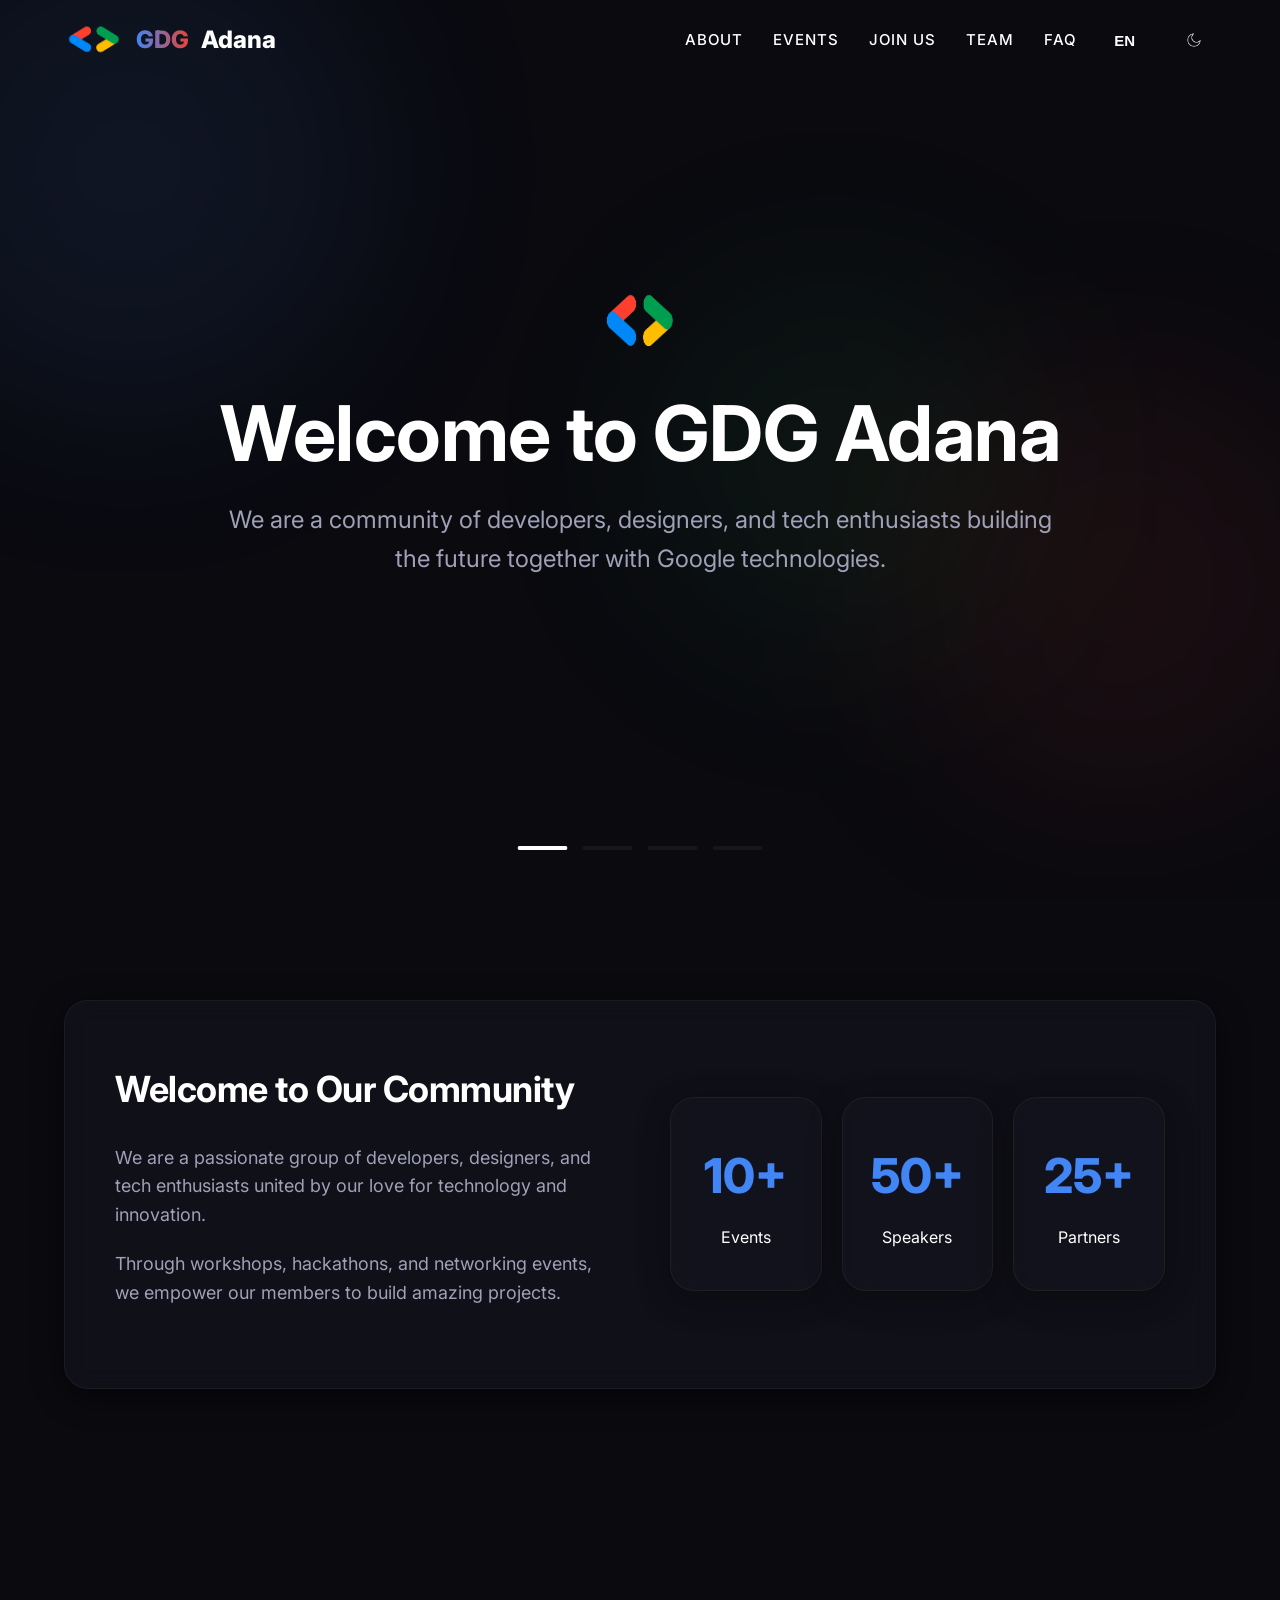
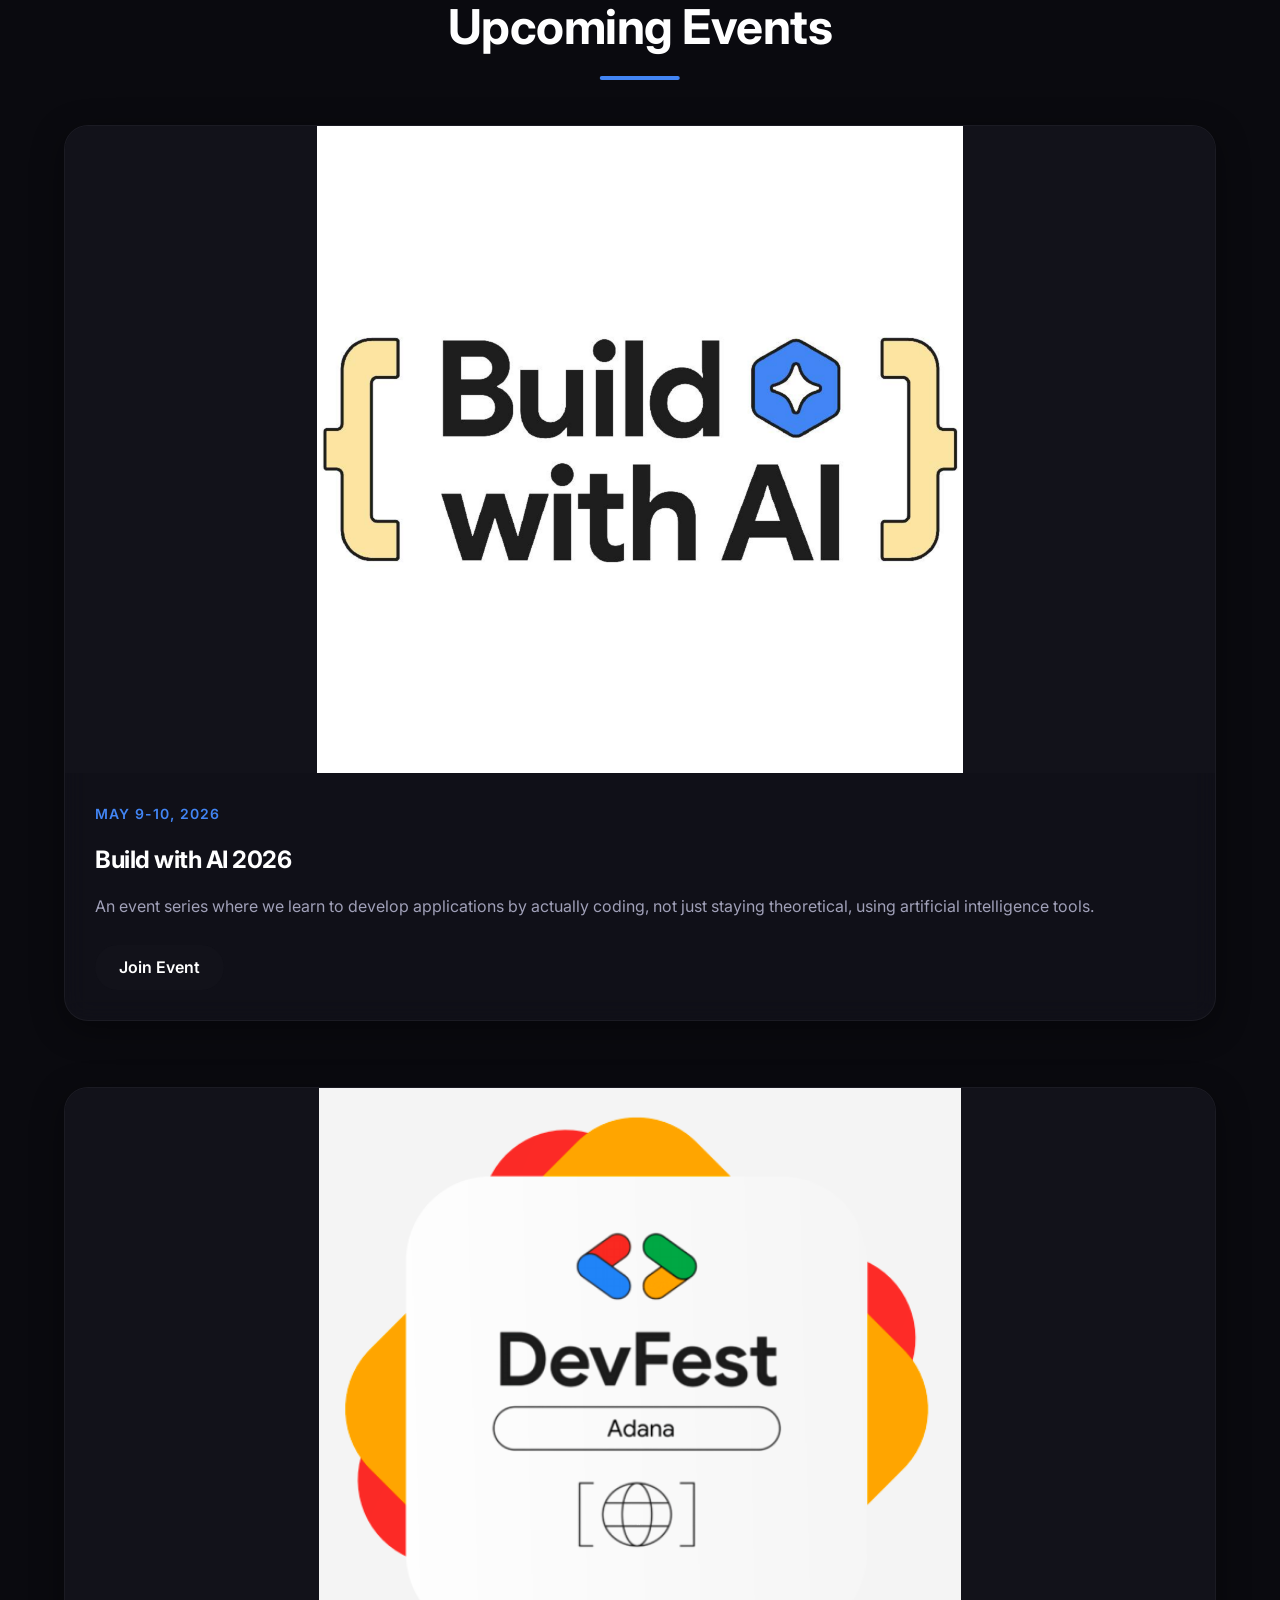
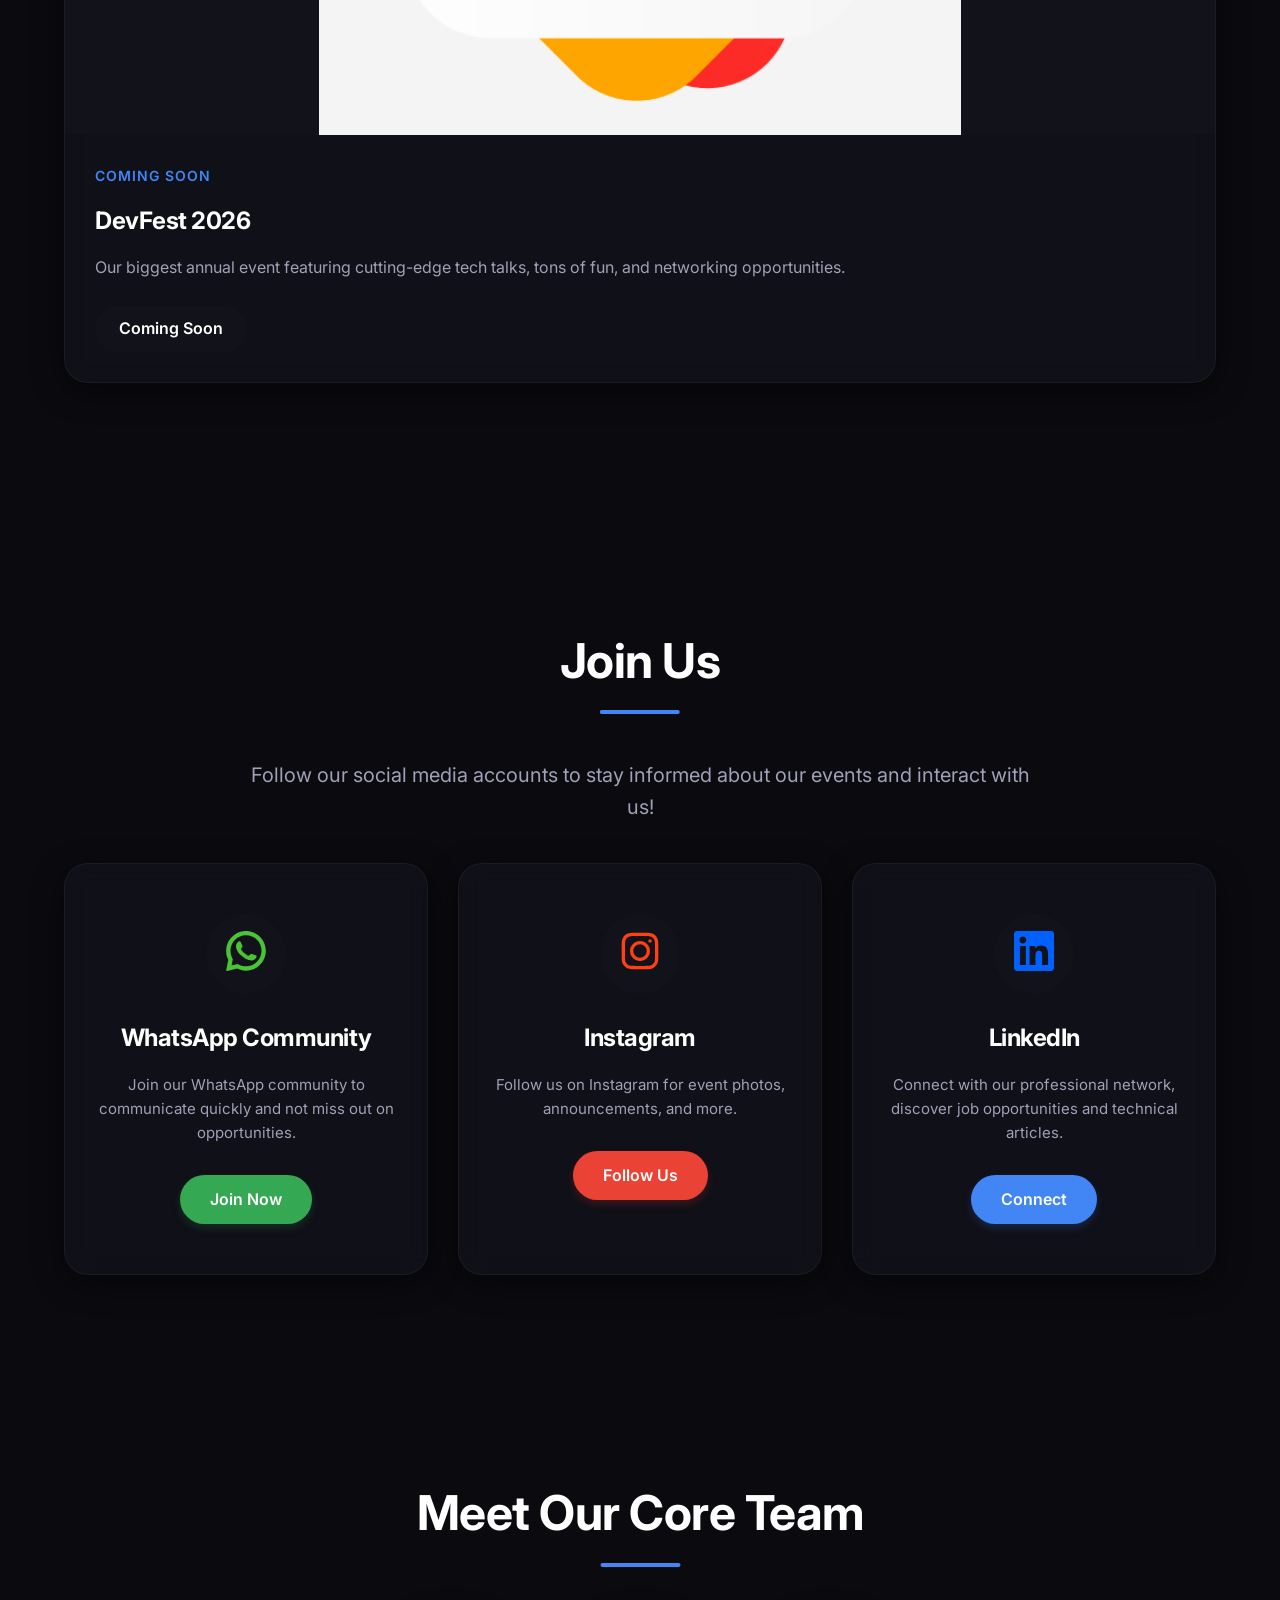
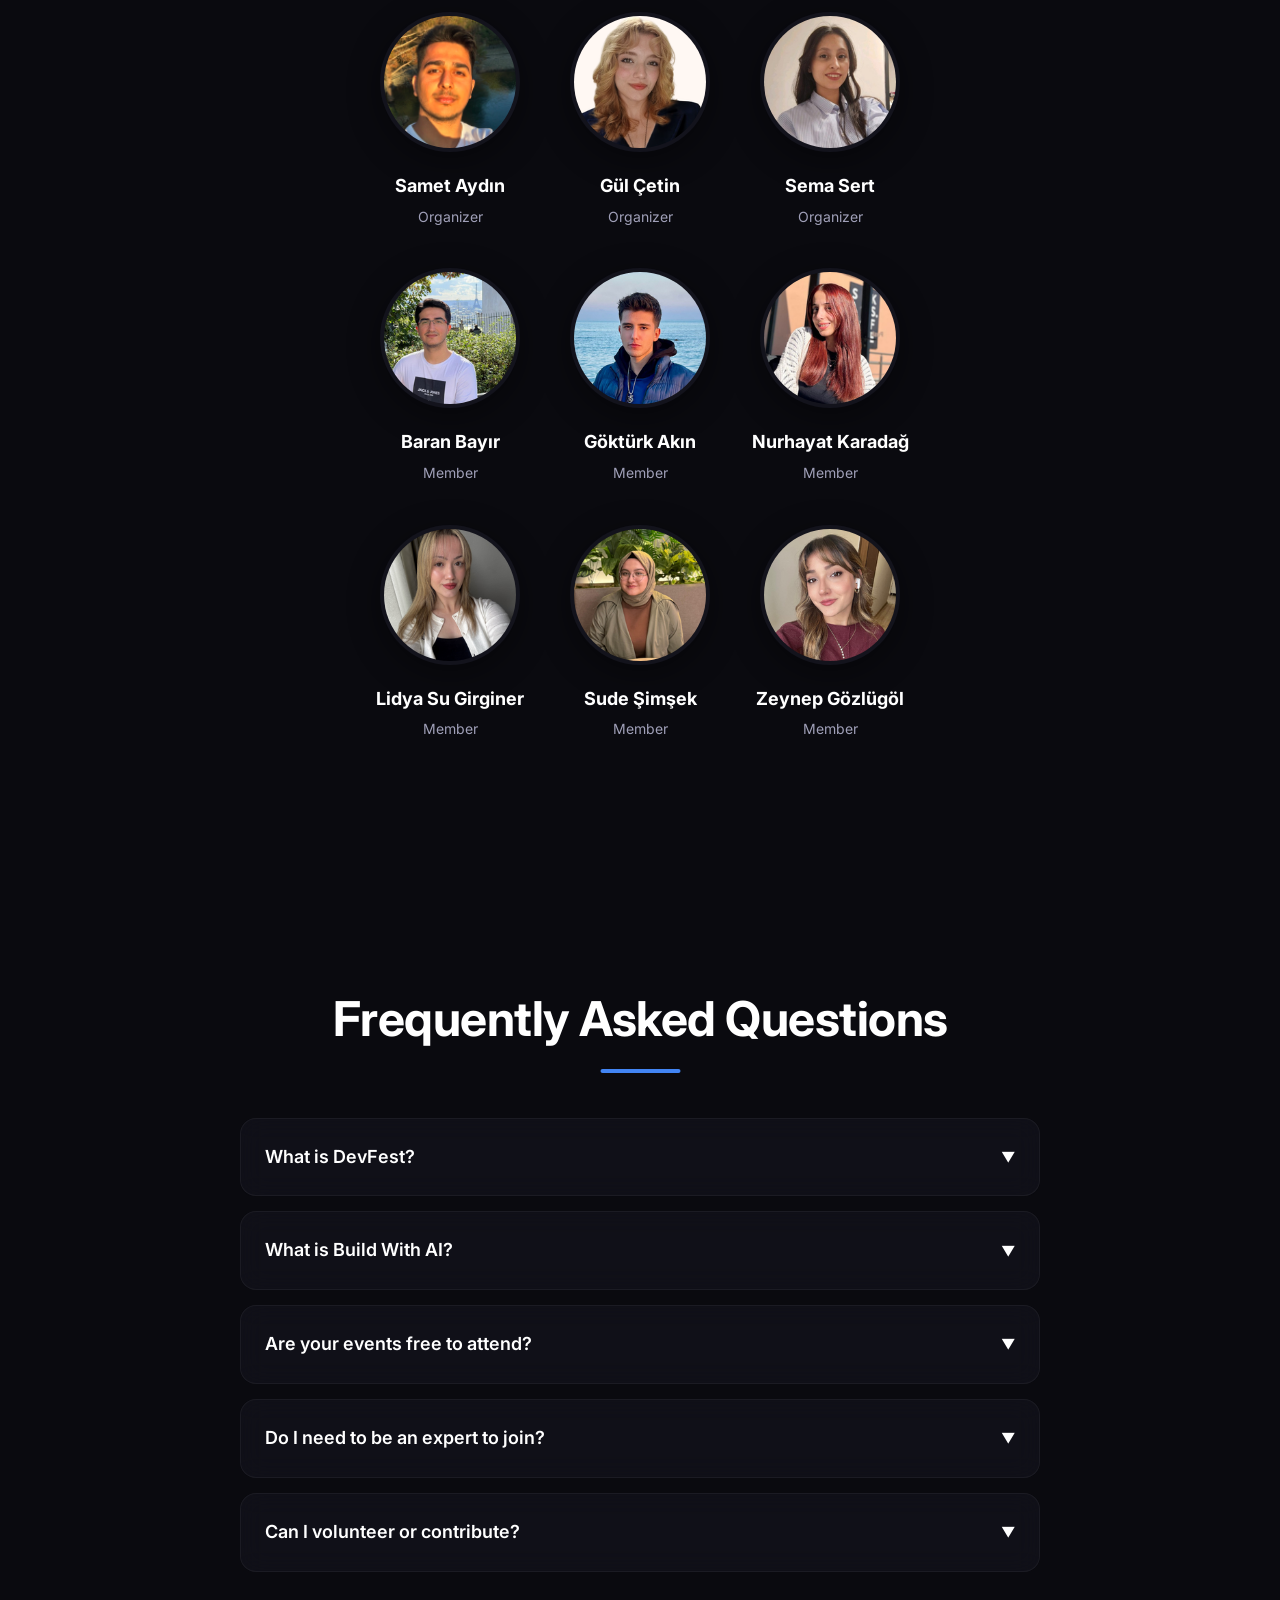
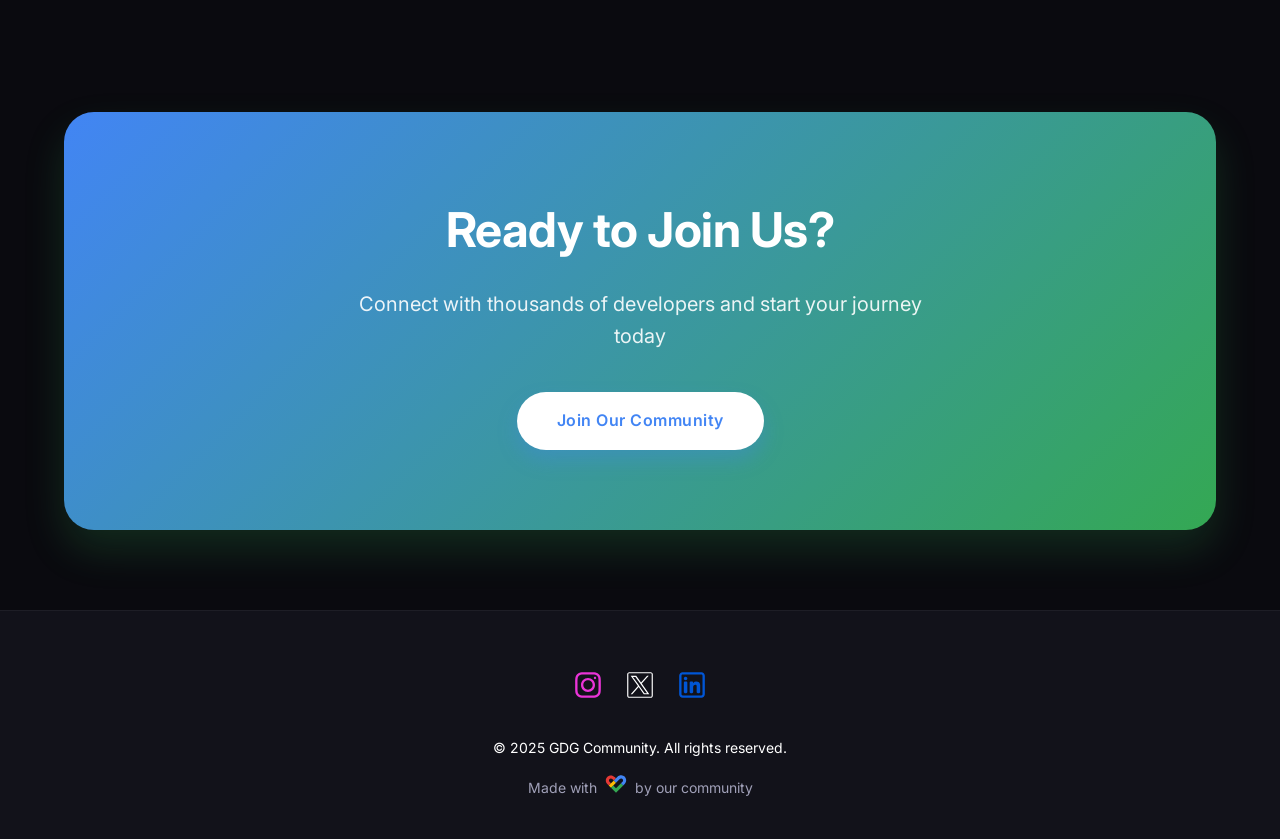
==== commit 8899c176: "tasarım değiştirildi" ====
--- a/index.html
+++ b/index.html
@@ -5,6 +5,10 @@
     <meta charset="UTF-8">
     <meta name="viewport" content="width=device-width, initial-scale=1.0">
     <title>GDG Adana - Innovate. Connect. Grow.</title>
+    <link rel="preconnect" href="https://fonts.googleapis.com">
+    <link rel="preconnect" href="https://fonts.gstatic.com" crossorigin>
+    <link href="https://fonts.googleapis.com/css2?family=Inter:wght@300;400;500;600;700;800&display=swap"
+        rel="stylesheet">
     <link rel="stylesheet" href="css/style.css">
 </head>
 
@@ -53,61 +57,151 @@
     </div>
 
     <div class="page-bg">
+        <!-- Background Video (Lütfen buraya .mp4 formatında bir video linki veya dosya yolu ekleyin) -->
+        <video id="bg-video" autoplay loop muted playsinline>
+            <source src="images/devfest2025özet.mp4" type="video/mp4">
+        </video>
         <div class="floating-shape shape1"></div>
         <div class="floating-shape shape2"></div>
         <div class="floating-shape shape3"></div>
-        <canvas id="particleCanvas"></canvas>
     </div>
 
-    <section class="hero">
-        <div class="hero-bg">
-            <div class="floating-shape shape1"></div>
-            <div class="floating-shape shape2"></div>
-            <div class="floating-shape shape3"></div>
-            <canvas id="particleCanvas"></canvas>
-        </div>
-        <div class="hero-content">
-            <h1 class="translate" data-en="Innovate. Connect. Grow." data-tr="Yenilik Yap. Bağlan. Geliş.">Innovate.
-                Connect. Grow.</h1>
-            <p class="translate"
-                data-en="Join a vibrant community of developers, creators, and tech enthusiasts pushing boundaries together."
-                data-tr="Sınırları birlikte zorlayan geliştiriciler, yaratıcılar ve teknoloji tutkunlarından oluşan canlı bir topluluğa katılın.">
-                Join a vibrant community of developers, creators, and tech enthusiasts pushing boundaries together.</p>
-            <a href="https://gdg.community.dev/gdg-adana/" target="_blank" class="cta-button translate"
-                data-en="Join Our Community" data-tr="Topluluğumuza Katıl"
-                style="background: #fff; color: var(--google-blue);">Join Our Community</a>
+    <section class="hero" id="hero">
+        <div class="hero-slider" id="heroSlider">
+            <!-- Slide 0: Welcome -->
+            <div class="slide active">
+                <div class="hero-content">
+                    <div class="slide-icon">
+                        <img class="gdg-logo" style="width: 100px; height: 65px;" src="images/Logo.png" alt="GDG Logo">
+                    </div>
+                    <h1 class="translate" data-en="Welcome to GDG Adana" data-tr="GDG Adana'ya Hoş Geldiniz">
+                        Welcome to GDG Adana</h1>
+                    <p class="translate"
+                        data-en="We are a community of developers, designers, and tech enthusiasts building the future together with Google technologies."
+                        data-tr="Google teknolojileriyle birlikte geleceği inşa eden geliştiriciler, tasarımcılar ve teknoloji tutkunlarından oluşan bir topluluğuz.">
+                        We are a community of developers, designers, and tech enthusiasts building the future together
+                        with Google technologies.</p>
+                </div>
+            </div>
+
+            <!-- Slide 1: Main Intro -->
+            <div class="slide">
+                <div class="hero-content">
+                    <h1 class="translate" data-en="Innovate. Connect. Grow." data-tr="Yenilik Yap. Bağlan. Geliş.">
+                        Innovate. Connect. Grow.</h1>
+                    <p class="translate"
+                        data-en="Join a vibrant community of developers, creators, and tech enthusiasts pushing boundaries together."
+                        data-tr="Sınırları birlikte zorlayan geliştiriciler, yaratıcılar ve teknoloji tutkunlarından oluşan canlı bir topluluğa katılın.">
+                        Join a vibrant community of developers, creators, and tech enthusiasts pushing boundaries
+                        together.</p>
+                    <a href="https://gdg.community.dev/gdg-adana/" target="_blank" class="cta-button translate"
+                        data-en="Join Our Community" data-tr="Topluluğumuza Katıl">Join Our Community</a>
+                </div>
+            </div>
+
+            <!-- Slide 2: WhatsApp -->
+            <div class="slide">
+                <div class="hero-content">
+                    <div class="slide-icon">
+                        <svg height="80px" width="80px" version="1.1" id="Layer_1" xmlns="http://www.w3.org/2000/svg"
+                            xmlns:xlink="http://www.w3.org/1999/xlink" viewBox="0 0 418.135 418.135"
+                            xml:space="preserve" fill="#49c436">
+                            <g>
+                                <path
+                                    d="M198.929,0.242C88.5,5.5,1.356,97.466,1.691,208.02c0.102,33.672,8.231,65.454,22.571,93.536 L2.245,408.429c-1.191,5.781,4.023,10.843,9.766,9.483l104.723-24.811c26.905,13.402,57.125,21.143,89.108,21.631 c112.869,1.724,206.982-87.897,210.5-200.724C420.113,93.065,320.295-5.538,198.929,0.242z M323.886,322.197 c-30.669,30.669-71.446,47.559-114.818,47.559c-25.396,0-49.71-5.698-72.269-16.935l-14.584-7.265l-64.206,15.212l13.515-65.607 l-7.185-14.07c-11.711-22.935-17.649-47.736-17.649-73.713c0-43.373,16.89-84.149,47.559-114.819 c30.395-30.395,71.837-47.56,114.822-47.56C252.443,45,293.218,61.89,323.887,92.558c30.669,30.669,47.559,71.445,47.56,114.817 C371.446,250.361,354.281,291.803,323.886,322.197z">
+                                </path>
+                                <path
+                                    d="M309.712,252.351l-40.169-11.534c-5.281-1.516-10.968-0.018-14.816,3.903l-9.823,10.008 c-4.142,4.22-10.427,5.576-15.909,3.358c-19.002-7.69-58.974-43.23-69.182-61.007c-2.945-5.128-2.458-11.539,1.158-16.218 l8.576-11.095c3.36-4.347,4.069-10.185,1.847-15.21l-16.9-38.223c-4.048-9.155-15.747-11.82-23.39-5.356 c-11.211,9.482-24.513,23.891-26.13,39.854c-2.851,28.144,9.219,63.622,54.862,106.222c52.73,49.215,94.956,55.717,122.449,49.057 c15.594-3.777,28.056-18.919,35.921-31.317C323.568,266.34,319.334,255.114,309.712,252.351z">
+                                </path>
+                            </g>
+                        </svg>
+                    </div>
+                    <h1 class="translate" data-en="WhatsApp Community" data-tr="WhatsApp Topluluğu">WhatsApp Community
+                    </h1>
+                    <p class="translate"
+                        data-en="Join our WhatsApp community to communicate quickly and not miss out on opportunities."
+                        data-tr="Hızlı iletişim kurmak ve fırsatları kaçırmamak için WhatsApp topluluğumuza katılın.">
+                        Join our WhatsApp community to communicate quickly and not miss out on opportunities.</p>
+                    <a href="https://chat.whatsapp.com/LkQogReG5nJ7YbnMSZ90xA?mode=gi_t" target="_blank"
+                        class="cta-button translate" style="background: #49c436; color: white;" data-en="Join Now"
+                        data-tr="Hemen Katıl">Join Now</a>
+                </div>
+            </div>
+
+            <!-- Slide 3: Instagram -->
+            <div class="slide">
+                <div class="hero-content">
+                    <div class="slide-icon">
+                        <svg width="80px" height="80px" viewBox="0 0 24 24" fill="none"
+                            xmlns="http://www.w3.org/2000/svg">
+                            <g>
+                                <path fill-rule="evenodd" clip-rule="evenodd"
+                                    d="M12 18C15.3137 18 18 15.3137 18 12C18 8.68629 15.3137 6 12 6C8.68629 6 6 8.68629 6 12C6 15.3137 8.68629 18 12 18ZM12 16C14.2091 16 16 14.2091 16 12C16 9.79086 14.2091 8 12 8C9.79086 8 8 9.79086 8 12C8 14.2091 9.79086 16 12 16Z"
+                                    fill="#ff4013"></path>
+                                <path
+                                    d="M18 5C17.4477 5 17 5.44772 17 6C17 6.55228 17.4477 7 18 7C18.5523 7 19 6.55228 19 6C19 5.44772 18.5523 5 18 5Z"
+                                    fill="#ff4013"></path>
+                                <path fill-rule="evenodd" clip-rule="evenodd"
+                                    d="M1.65396 4.27606C1 5.55953 1 7.23969 1 10.6V13.4C1 16.7603 1 18.4405 1.65396 19.7239C2.2292 20.8529 3.14708 21.7708 4.27606 22.346C5.55953 23 7.23969 23 10.6 23H13.4C16.7603 23 18.4405 23 19.7239 22.346C20.8529 21.7708 21.7708 20.8529 22.346 19.7239C23 18.4405 23 16.7603 23 13.4V10.6C23 7.23969 23 5.55953 22.346 4.27606C21.7708 3.14708 20.8529 2.2292 19.7239 1.65396C18.4405 1 16.7603 1 13.4 1H10.6C7.23969 1 5.55953 1 4.27606 1.65396C3.14708 2.2292 2.2292 3.14708 1.65396 4.27606ZM13.4 3H10.6C8.88684 3 7.72225 3.00156 6.82208 3.0751C5.94524 3.14674 5.49684 3.27659 5.18404 3.43597C4.43139 3.81947 3.81947 4.43139 3.43597 5.18404C3.27659 5.49684 3.14674 5.94524 3.0751 6.82208C3.00156 7.72225 3 8.88684 3 10.6V13.4C3 15.1132 3.00156 16.2777 3.0751 17.1779C3.14674 18.0548 3.27659 18.5032 3.43597 18.816C3.81947 19.5686 4.43139 20.1805 5.18404 20.564C5.49684 20.7234 5.94524 20.8533 6.82208 20.9249C7.72225 20.9984 8.88684 21 10.6 21H13.4C15.1132 21 16.2777 20.9984 17.1779 20.9249C18.0548 20.8533 18.5032 20.7234 18.816 20.564C19.5686 20.1805 20.1805 19.5686 20.564 18.816C20.7234 18.5032 20.8533 18.0548 20.9249 17.1779C20.9984 16.2777 21 15.1132 21 13.4V10.6C21 8.88684 20.9984 7.72225 20.9249 6.82208C20.8533 5.94524 20.7234 5.49684 20.564 5.18404C20.1805 4.43139 19.5686 3.81947 18.816 3.43597C18.5032 3.27659 18.0548 3.14674 17.1779 3.0751C16.2777 3.00156 15.1132 3 13.4 3Z"
+                                    fill="#ff4013"></path>
+                            </g>
+                        </svg>
+                    </div>
+                    <h1 class="translate" data-en="Instagram" data-tr="Instagram">Instagram</h1>
+                    <p class="translate" data-en="Follow us on Instagram for event photos, announcements, and more."
+                        data-tr="Etkinlik fotoğrafları, duyurular ve daha fazlası için bizi Instagram'da takip edin.">
+                        Follow us on Instagram for event photos, announcements, and more.</p>
+                    <a href="https://www.instagram.com/gdg_adana?igsh=eHdvczloY3hqOTIy" target="_blank"
+                        class="cta-button translate" style="background: #ff4013; color: white;" data-en="Follow Us"
+                        data-tr="Takip Et">Follow Us</a>
+                </div>
+            </div>
+        </div>
+
+        <div class="slider-nav">
+            <div class="slider-dot active" data-index="0"></div>
+            <div class="slider-dot" data-index="1"></div>
+            <div class="slider-dot" data-index="2"></div>
+            <div class="slider-dot" data-index="3"></div>
         </div>
     </section>
 
     <section id="about">
-        <div class="about-content">
-            <div class="about-text">
-                <h3 class="translate" data-en="Welcome to Our Community" data-tr="Topluluğumuza Hoş Geldiniz">Welcome to
-                    Our Community</h3>
-                <p class="translate"
-                    data-en="We are a passionate group of developers, designers, and tech enthusiasts united by our love for technology and innovation."
-                    data-tr="Teknoloji ve yeniliğe olan sevgimizle birleşmiş, tutkulu bir geliştirici, tasarımcı ve teknoloji meraklısı grubuyuz.">
-                    We are a passionate group of developers, designers, and tech enthusiasts united by our love for
-                    technology and innovation.</p>
-                <p class="translate"
-                    data-en="Through workshops, hackathons, and networking events, we empower our members to build amazing projects."
-                    data-tr="Atölyeler, hackathonlar ve ağ oluşturma etkinlikleri aracılığıyla, üyelerimizi harika projeler oluşturmaları için güçlendiriyoruz.">
-                    Through workshops, hackathons, and networking events, we empower our members to build amazing
-                    projects.</p>
-            </div>
-            <div>
-                <div class="stats-grid">
-                    <div class="stat-card">
-                        <div class="stat-number">10+</div>
-                        <div class="stat-label translate" data-en="Events" data-tr="Etkinlik">Events</div>
-                    </div>
-                    <div class="stat-card">
-                        <div class="stat-number">50+</div>
-                        <div class="stat-label translate" data-en="Speakers" data-tr="Konuşmacı">Speakers</div>
-                    </div>
-                    <div class="stat-card">
-                        <div class="stat-number">25+</div>
-                        <div class="stat-label translate" data-en="Partners" data-tr="Ortak">Partners</div>
+        <div class="about-container">
+            <div class="about-block">
+                <div class="about-content">
+                    <div class="about-text">
+                        <h3 class="translate" data-en="Welcome to Our Community" data-tr="Topluluğumuza Hoş Geldiniz">
+                            Welcome to
+                            Our Community</h3>
+                        <p class="translate"
+                            data-en="We are a passionate group of developers, designers, and tech enthusiasts united by our love for technology and innovation."
+                            data-tr="Teknoloji ve yeniliğe olan sevgimizle birleşmiş, tutkulu bir geliştirici, tasarımcı ve teknoloji meraklısı grubuyuz.">
+                            We are a passionate group of developers, designers, and tech enthusiasts united by our love
+                            for
+                            technology and innovation.</p>
+                        <p class="translate"
+                            data-en="Through workshops, hackathons, and networking events, we empower our members to build amazing projects."
+                            data-tr="Atölyeler, hackathonlar ve ağ oluşturma etkinlikleri aracılığıyla, üyelerimizi harika projeler oluşturmaları için güçlendiriyoruz.">
+                            Through workshops, hackathons, and networking events, we empower our members to build
+                            amazing
+                            projects.</p>
+                    </div>
+                    <div>
+                        <div class="stats-grid">
+                            <div class="stat-card">
+                                <div class="stat-number">10+</div>
+                                <div class="stat-label translate" data-en="Events" data-tr="Etkinlik">Events</div>
+                            </div>
+                            <div class="stat-card">
+                                <div class="stat-number">50+</div>
+                                <div class="stat-label translate" data-en="Speakers" data-tr="Konuşmacı">Speakers</div>
+                            </div>
+                            <div class="stat-card">
+                                <div class="stat-number">25+</div>
+                                <div class="stat-label translate" data-en="Partners" data-tr="Ortak">Partners</div>
+                            </div>
+                        </div>
                     </div>
                 </div>
             </div>
@@ -120,7 +214,7 @@
         <div class="events-grid">
             <div class="event-card">
                 <a style="text-decoration: none; color: inherit;"
-                    href="https://gdg.community.dev/events/details/google-gdg-adana-presents-build-with-ai-adana-2/cohost-gdg-adana/">
+                    href="https://kommunity.com/gdg-adana/events/build-with-ai-adana-2026-ace75ac0">
                     <div class="event-image">
                         <img src="images/buildwithai.png" alt="devfest2026">
                     </div>
@@ -142,7 +236,7 @@
         <br>
         <div class="events-grid">
             <div class="event-card">
-                <a style="text-decoration: none; color: inherit;" href="devfest.html">
+                <a style="text-decoration: none; color: inherit;" href="">
                     <div class="event-image">
                         <img src="images/event.png" alt="devfest2026">
                     </div>
--- a/css/style.css
+++ b/css/style.css
@@ -1,792 +1,775 @@
+/* General Reset */
 * {
     margin: 0;
     padding: 0;
     box-sizing: border-box;
-    max-width: 100%;
 }
 
 :root {
-    --bg-primary: #0a0a0a;
-    --bg-secondary: #1a1a1a;
-    --text-primary: #fff;
-    --text-secondary: #bbb;
+    --bg-primary: #ffffff;
+    --bg-secondary: #f8f9fa;
+    --text-primary: #1a1a2e;
+    --text-secondary: #4a4a68;
     --google-blue: #4285f4;
     --google-red: #ea4335;
     --google-yellow: #fbbc04;
     --google-green: #34a853;
-    --card-bg: rgba(66, 133, 244, 0.05);
-    --card-border: rgba(66, 133, 244, 0.2);
-}
-
-body.light-mode {
-    --bg-primary: #ffffff;
-    --bg-secondary: #f8f9fa;
-    --text-primary: #202124;
-    --text-secondary: #5f6368;
-    --card-bg: rgba(66, 133, 244, 0.08);
-    --card-border: rgba(66, 133, 244, 0.3);
-}
-
-html {
-    overflow-x: hidden;
-    width: 100%;
+    --card-bg: rgba(255, 255, 255, 0.7);
+    --card-border: rgba(66, 133, 244, 0.15);
+    --glass-shadow: 0 8px 32px rgba(31, 38, 135, 0.07);
+    --glass-blur: blur(12px);
+}
+
+body:not(.light-mode) {
+    --bg-primary: #0a0a0f;
+    --bg-secondary: #12121a;
+    --text-primary: #ffffff;
+    --text-secondary: #a0a0b8;
+    --card-bg: rgba(20, 20, 30, 0.6);
+    --card-border: rgba(255, 255, 255, 0.05);
+    --glass-shadow: 0 8px 32px rgba(0, 0, 0, 0.4);
 }
 
 body {
-    width: 100%;
-    height: 100%;
-    margin: 0;
-    padding: 0;
-    overflow-x: hidden;
-    position: relative;
-    font-family: 'Google Sans', 'Segoe UI', Tahoma, Geneva, Verdana, sans-serif;
+    font-family: 'Inter', sans-serif;
     background: var(--bg-primary);
     color: var(--text-primary);
-    transition: background 0.3s, color 0.3s;
-}
-
-canvas#particleCanvas {
-    position: fixed;
-    top: 0;
-    left: 0;
-    width: 100% !important;
-    height: 100% !important;
-    max-width: 100% !important;
-    pointer-events: none;
-    z-index: 0;
-    display: block;
-}
-
+    transition: background 0.4s ease, color 0.4s ease;
+    overflow-x: hidden;
+    line-height: 1.6;
+}
+
+/* Typography */
+h1,
+h2,
+h3,
+h4,
+h5,
+h6 {
+    font-weight: 700;
+    letter-spacing: -0.5px;
+}
+
+/* Background Elements */
 .page-bg {
     position: fixed;
     top: 0;
     left: 0;
     width: 100%;
     height: 100%;
+    z-index: -1;
     overflow: hidden;
-    z-index: 0;
     pointer-events: none;
 }
 
+#bg-video {
+    position: absolute;
+    top: 50%;
+    left: 50%;
+    min-width: 100%;
+    min-height: 100%;
+    width: auto;
+    height: auto;
+    transform: translateX(-50%) translateY(-50%);
+    object-fit: cover;
+    z-index: -1;
+    opacity: 0.15;
+    /* Hafif silik görünmesi için */
+    transition: opacity 0.4s ease;
+}
+
+body.light-mode #bg-video {
+    opacity: 0.05;
+    /* Light mode'da daha da silik */
+}
+
+.floating-shape {
+    position: absolute;
+    border-radius: 50%;
+    filter: blur(100px);
+    opacity: 0.6;
+    animation: float 20s infinite ease-in-out alternate;
+}
+
+.shape1 {
+    width: 40vw;
+    height: 40vw;
+    background: rgba(66, 133, 244, 0.15);
+    top: -10%;
+    left: -10%;
+}
+
+.shape2 {
+    width: 35vw;
+    height: 35vw;
+    background: rgba(234, 67, 53, 0.12);
+    bottom: 10%;
+    right: -5%;
+    animation-delay: -5s;
+}
+
+.shape3 {
+    width: 30vw;
+    height: 30vw;
+    background: rgba(52, 168, 83, 0.12);
+    top: 30%;
+    left: 50%;
+    animation-delay: -10s;
+}
+
+@keyframes float {
+    0% {
+        transform: translate(0, 0) scale(1);
+    }
+
+    100% {
+        transform: translate(5vw, 5vw) scale(1.1);
+    }
+}
+
+/* Navbar */
 .navbar {
     position: fixed;
     top: 0;
     width: 100%;
-    padding: 15px 30px;
+    padding: 20px 5%;
     display: flex;
     justify-content: space-between;
     align-items: center;
-    background: var(--bg-primary);
+    background: transparent;
     z-index: 1000;
+    transition: all 0.4s ease;
+}
+
+.navbar.scrolled {
+    padding: 15px 5%;
+    background: var(--card-bg);
+    backdrop-filter: var(--glass-blur);
+    -webkit-backdrop-filter: var(--glass-blur);
     border-bottom: 1px solid var(--card-border);
-    transition: background 0.3s, padding 0.3s, backdrop-filter 0.3s;
-}
-
-.navbar.scrolled {
-    padding: 12px 30px;
-    background: rgba(10, 10, 10, 0.95);
-    backdrop-filter: blur(20px);
-    box-shadow: 0 5px 30px rgba(0, 0, 0, 0.3);
-}
-
-body.light-mode .navbar.scrolled {
-    background: rgba(255, 255, 255, 0.95);
-}
-
-.nav-left {
+    box-shadow: var(--glass-shadow);
+}
+
+.nav-left .logo {
+    font-size: 24px;
+    font-weight: 800;
     display: flex;
     align-items: center;
-    gap: 15px;
+    gap: 12px;
+}
+
+.logo-text {
+    background: linear-gradient(90deg, var(--google-blue), var(--google-red), var(--google-yellow), var(--google-green));
+    -webkit-background-clip: text;
+    background-clip: text;
+    -webkit-text-fill-color: transparent;
+    background-size: 300%;
+    animation: gradientShift 6s linear infinite;
+}
+
+@keyframes gradientShift {
+    0% {
+        background-position: 0% 50%;
+    }
+
+    50% {
+        background-position: 100% 50%;
+    }
+
+    100% {
+        background-position: 0% 50%;
+    }
 }
 
 .nav-right {
     display: flex;
     align-items: center;
-    gap: 15px;
-}
-
-.desktop-lang-toggle {
-    display: none;
-}
-
-.desktop-theme-toggle {
-    display: flex;
-}
-
-@media (max-width: 767px) {
-    .desktop-lang-toggle {
-        display: none !important;
-    }
-
-    .desktop-theme-toggle {
-        display: none !important;
-    }
+    gap: 25px;
+}
+
+.nav-links {
+    display: flex;
+    gap: 30px;
+    list-style: none;
+}
+
+.nav-links a {
+    color: var(--text-primary);
+    text-decoration: none;
+    font-weight: 500;
+    font-size: 15px;
+    text-transform: uppercase;
+    letter-spacing: 1px;
+    transition: color 0.3s;
+    position: relative;
+}
+
+.nav-links a::after {
+    content: '';
+    position: absolute;
+    width: 0;
+    height: 2px;
+    bottom: -5px;
+    left: 0;
+    background-color: var(--google-blue);
+    transition: width 0.3s ease;
+}
+
+.nav-links a:hover::after {
+    width: 100%;
 }
 
 .theme-toggle,
 .lang-toggle {
     background: transparent;
-    border: 1px solid var(--card-border);
-    padding: 8px 12px;
-    border-radius: 8px;
-    cursor: pointer;
-    font-size: 14px;
-    transition: all 0.3s;
-    display: flex;
-    align-items: center;
-    justify-content: center;
-    color: var(--text-primary);
-    font-weight: 600;
-}
-
-.theme-toggle:hover,
-.lang-toggle:hover {
-    border-color: var(--google-blue);
-    transform: translateY(-2px);
-}
-
-.theme-toggle img {
-    width: 18px;
-    height: 18px;
-}
-
-.logo {
-    font-size: 20px;
-    font-weight: bold;
-    display: flex;
-    align-items: center;
-    gap: 10px;
-}
-
-.logo-text {
-    background: linear-gradient(90deg,
-            var(--google-blue) 0%,
-            var(--google-blue) 25%,
-            var(--google-red) 25%,
-            var(--google-red) 50%,
-            var(--google-yellow) 50%,
-            var(--google-yellow) 75%,
-            var(--google-green) 75%,
-            var(--google-green) 100%);
-    background-size: 400% 100%;
-    -webkit-background-clip: text;
-    -webkit-text-fill-color: transparent;
-    background-clip: text;
-    animation: google-wave 4s ease-in-out infinite;
-}
-
-@keyframes google-wave {
-
-    0%,
-    100% {
-        background-position: 0% 0%;
-    }
-
-    50% {
-        background-position: 100% 0%;
-    }
-}
-
-.nav-links {
-    display: none;
-    gap: 20px;
-    list-style: none;
-}
-
-.nav-links a {
-    color: var(--text-primary);
-    text-decoration: none;
-    transition: color 0.3s;
-    font-weight: 500;
-    font-size: 14px;
-}
-
-.nav-links a:hover {
-    color: var(--google-blue);
-}
-
-.mobile-menu-btn {
-    display: flex;
-    flex-direction: column;
-    gap: 4px;
-    cursor: pointer;
-    padding: 5px;
-}
-
-.mobile-menu-btn span {
-    width: 25px;
-    height: 3px;
-    background: var(--text-primary);
-    border-radius: 2px;
-    transition: all 0.3s;
-}
-
-.mobile-menu-btn.active span:nth-child(1) {
-    transform: rotate(45deg) translate(5px, 5px);
-}
-
-.mobile-menu-btn.active span:nth-child(2) {
-    opacity: 0;
-}
-
-.mobile-menu-btn.active span:nth-child(3) {
-    transform: rotate(-45deg) translate(7px, -6px);
-}
-
-.mobile-menu {
-    position: fixed;
-    top: 60px;
-    left: 0;
-    width: 100%;
-    background: var(--bg-primary);
-    border-bottom: 1px solid var(--card-border);
-    padding: 20px;
-    transform: translateY(-100%);
-    opacity: 0;
-    transition: all 0.3s;
-    z-index: 999;
-}
-
-.mobile-menu.active {
-    transform: translateY(0);
-    opacity: 1;
-}
-
-.mobile-menu ul {
-    list-style: none;
-    display: flex;
-    flex-direction: column;
-    gap: 15px;
-}
-
-.mobile-menu a {
-    color: var(--text-primary);
-    text-decoration: none;
-    font-size: 18px;
-    font-weight: 500;
-    padding: 10px 0;
-    border-bottom: 1px solid var(--card-border);
-    display: block;
-}
-
-.mobile-lang-toggle,
-.mobile-theme-toggle {
-    width: 100%;
-    margin-top: 15px;
-    padding: 15px 20px;
-    background: transparent;
-    border: 2px solid var(--card-border);
-    border-radius: 12px;
+    border: none;
     cursor: pointer;
     font-size: 15px;
     font-weight: 600;
     color: var(--text-primary);
-    transition: all 0.3s;
+    display: flex;
+    align-items: center;
+    gap: 8px;
+    padding: 8px 12px;
+    border-radius: 8px;
+    transition: background 0.3s;
+}
+
+.theme-toggle:hover,
+.lang-toggle:hover {
+    background: var(--card-border);
+}
+
+body.light-mode #theme {
+    filter: invert(1);
+}
+
+body.light-mode #mobileTheme {
+    filter: invert(1);
+}
+
+/* Hero Slider */
+.hero {
+    position: relative;
+    height: 100vh;
+    width: 100%;
+    overflow: hidden;
     display: flex;
     align-items: center;
     justify-content: center;
-    gap: 10px;
-}
-
-.mobile-lang-toggle:hover,
-.mobile-theme-toggle:hover {
-    border-color: var(--google-blue);
-    background: var(--card-bg);
-    transform: translateY(-2px);
-}
-
-.mobile-lang-toggle:active,
-.mobile-theme-toggle:active {
-    transform: translateY(0);
-}
-
-.mobile-theme-toggle img {
-    width: 20px;
-    height: 20px;
-}
-
-.hero {
-    width: 100%;
-    min-height: 100vh;
+    padding-top: 80px;
+}
+
+.hero-slider {
+    position: absolute;
+    top: 0;
+    left: 0;
+    width: 100%;
+    height: 100%;
+}
+
+.slide {
+    position: absolute;
+    top: 0;
+    left: 0;
+    width: 100%;
+    height: 100%;
+    opacity: 0;
+    transform: scale(1.05);
+    transition: opacity 1s ease, transform 1s ease;
     display: flex;
     align-items: center;
     justify-content: center;
+    z-index: 1;
+    pointer-events: none;
+}
+
+.slide.active {
+    opacity: 1;
+    transform: scale(1);
+    z-index: 2;
+    pointer-events: auto;
+}
+
+.hero-content {
+    text-align: center;
+    max-width: 900px;
+    padding: 0 20px;
+    z-index: 3;
+}
+
+.hero-content h1 {
+    font-size: clamp(40px, 6vw, 80px);
+    margin-bottom: 25px;
+    line-height: 1.1;
+    color: #ffffff;
+    opacity: 0;
+    transform: translateY(30px);
+    transition: all 0.8s cubic-bezier(0.2, 0.8, 0.2, 1) 0.3s;
+}
+
+.slide.active .hero-content h1 {
+    opacity: 1;
+    transform: translateY(0);
+}
+
+.hero-content p {
+    font-size: clamp(18px, 2.5vw, 24px);
+    color: var(--text-secondary);
+    margin-bottom: 40px;
+    opacity: 0;
+    transform: translateY(30px);
+    transition: all 0.8s cubic-bezier(0.2, 0.8, 0.2, 1) 0.5s;
+    font-weight: 400;
+}
+
+.slide.active .hero-content p {
+    opacity: 1;
+    transform: translateY(0);
+}
+
+.hero-content .cta-button {
+    opacity: 0;
+    transform: translateY(30px);
+    transition: all 0.8s cubic-bezier(0.2, 0.8, 0.2, 1) 0.7s;
+}
+
+.slide.active .hero-content .cta-button {
+    opacity: 1;
+    transform: translateY(0);
+}
+
+.slide-icon {
+    display: flex;
+    justify-content: center;
+    margin-bottom: 30px;
+    opacity: 0;
+    transform: scale(0.8);
+    transition: all 0.8s cubic-bezier(0.2, 0.8, 0.2, 1) 0.2s;
+}
+
+.slide.active .slide-icon {
+    opacity: 1;
+    transform: scale(1);
+}
+
+.slide-icon svg,
+.slide-icon img {
+    width: 80px !important;
+    height: 80px !important;
+    max-width: 100%;
+}
+
+/* Slider Navigation */
+.slider-nav {
+    position: absolute;
+    bottom: 50px;
+    left: 50%;
+    transform: translateX(-50%);
+    display: flex;
+    gap: 15px;
+    z-index: 10;
+}
+
+.slider-dot {
+    width: 50px;
+    height: 4px;
+    background: var(--card-border);
+    border-radius: 2px;
+    cursor: pointer;
     position: relative;
     overflow: hidden;
-    background: transparent;
-    /* Changed from var(--bg-primary) */
-    padding: 100px 20px 50px;
-    margin: 0;
-    max-width: 100vw;
-    z-index: 1;
-    /* Added */
-}
-
-.hero-content {
-    text-align: center;
-    z-index: 10;
-    max-width: 1200px;
-    width: 100%;
-    padding: 0 20px;
+}
+
+.slider-dot::after {
+    content: '';
+    position: absolute;
+    top: 0;
+    left: -100%;
+    width: 100%;
+    height: 100%;
+    background: #ffffff;
+    transition: left 0s linear;
+}
+
+.slider-dot:nth-child(2)::after {
+    background: var(--google-blue);
+}
+
+.slider-dot:nth-child(3)::after {
+    background: var(--google-green);
+}
+
+.slider-dot:nth-child(4)::after {
+    background: var(--google-red);
+}
+
+.slider-dot.active::after {
+    left: 0;
+    transition: left 5s linear;
+}
+
+/* About Block */
+.about-container {
+    width: 100%;
+    display: flex;
+    justify-content: center;
+}
+
+.about-block {
+    width: 90vw;
+    max-width: 1300px;
+    background: var(--card-bg);
+    backdrop-filter: var(--glass-blur);
+    -webkit-backdrop-filter: var(--glass-blur);
+    border: 1px solid var(--card-border);
+    border-radius: 24px;
+    padding: 60px 50px;
+    box-shadow: var(--glass-shadow);
+}
+
+.about-block .about-content {
+    display: grid;
+    grid-template-columns: 1fr 1fr;
+    gap: 60px;
+    align-items: center;
+}
+
+/* Sections & Layout */
+section {
+    padding: 100px 5%;
     position: relative;
-}
-
-.floating-shape {
-    position: fixed;
-    /* Changed from absolute */
-    filter: blur(60px);
-    animation: float 20s infinite ease-in-out;
-    opacity: 0.4;
-    border-radius: 50%;
-    will-change: transform;
-    z-index: 0;
-    /* Added */
-    pointer-events: none;
-    /* Added */
-}
-
-.shape1 {
-    width: 300px;
-    height: 300px;
-    background: linear-gradient(135deg, var(--google-blue), var(--google-green));
-    top: 10%;
-    /* Changed from -10% */
-    left: -5%;
-    /* Changed from -10% */
-}
-
-.shape2 {
-    width: 350px;
-    height: 350px;
-    background: linear-gradient(135deg, var(--google-red), var(--google-yellow));
-    bottom: 10%;
-    /* Changed from -15% */
-    right: -5%;
-    /* Changed from -10% */
-}
-
-.shape3 {
-    width: 250px;
-    height: 250px;
-    background: linear-gradient(135deg, var(--google-blue), var(--google-red));
-    top: 50%;
-    right: 10%;
-    /* Changed from 5% */
-}
-
-body.light-mode .floating-shape {
-    opacity: 0.15;
-}
-
-@keyframes float {
-
-    0%,
-    100% {
-        transform: translate(0, 0);
-    }
-
-    33% {
-        transform: translate(30px, -30px);
-    }
-
-    66% {
-        transform: translate(-30px, 30px);
-    }
-}
-
-.hero h1 {
-    font-size: clamp(32px, 8vw, 72px);
-    margin-bottom: 20px;
-    background: linear-gradient(135deg, var(--google-blue) 0%, var(--google-red) 50%, var(--google-green) 100%);
-    -webkit-background-clip: text;
-    -webkit-text-fill-color: transparent;
-    background-clip: text;
-    animation: slideUp 1s ease-out;
-    line-height: 1.2;
-}
-
-.hero p {
-    font-size: clamp(16px, 4vw, 24px);
-    color: var(--text-secondary);
-    margin-bottom: 30px;
-    animation: slideUp 1s ease-out 0.2s backwards;
-    line-height: 1.5;
-}
-
-@keyframes slideUp {
-    from {
-        opacity: 0;
-        transform: translateY(30px);
-    }
-
-    to {
-        opacity: 1;
-        transform: translateY(0);
-    }
-}
-
-.cta-button {
-    display: inline-block;
-    padding: 15px 35px;
-    background: var(--google-blue);
-    color: #fff;
-    text-decoration: none;
-    border-radius: 50px;
-    font-weight: bold;
-    font-size: clamp(14px, 3vw, 18px);
-    transition: transform 0.3s, box-shadow 0.3s;
-    animation: slideUp 1s ease-out 0.4s backwards;
-}
-
-.cta-button:hover {
-    transform: translateY(-3px) scale(1.05);
-    box-shadow: 0 10px 40px rgba(66, 133, 244, 0.6);
-}
-
-section {
-    padding: 60px 20px;
     max-width: 1400px;
     margin: 0 auto;
-    position: relative;
-    /* Added */
-    z-index: 1;
-    /* Added */
 }
 
 .section-title {
-    font-size: clamp(32px, 6vw, 48px);
+    font-size: clamp(32px, 5vw, 48px);
     text-align: center;
-    margin-bottom: 40px;
-    background: linear-gradient(90deg,
-            var(--google-blue),
-            var(--google-red),
-            var(--google-yellow),
-            var(--google-green));
-    background-size: 400% 100%;
-    -webkit-background-clip: text;
-    -webkit-text-fill-color: transparent;
-    background-clip: text;
+    margin-bottom: 60px;
+    color: var(--text-primary);
     position: relative;
     display: inline-block;
-    width: 100%;
-    animation: google-wave 15s ease-in-out infinite;
+    left: 50%;
+    transform: translateX(-50%);
 }
 
 .section-title::after {
     content: '';
     position: absolute;
-    bottom: -10px;
+    bottom: -15px;
     left: 50%;
     transform: translateX(-50%);
     width: 80px;
     height: 4px;
-    background: linear-gradient(90deg,
-            var(--google-blue),
-            var(--google-red),
-            var(--google-yellow),
-            var(--google-green));
+    background: var(--google-blue);
     border-radius: 2px;
-    animation: google-wave 4s ease-in-out infinite;
-}
-
-.about-content {
-    display: flex;
-    flex-direction: column;
-    gap: 40px;
-}
-
-.about-text h3 {
-    font-size: clamp(24px, 5vw, 36px);
-    margin-bottom: 15px;
-    color: var(--google-blue);
-}
-
-.about-text p {
-    font-size: clamp(14px, 3vw, 18px);
-    line-height: 1.8;
-    color: var(--text-secondary);
-    margin-bottom: 15px;
-}
-
-.stats-grid {
-    display: grid;
-    grid-template-columns: repeat(auto-fit, minmax(150px, 1fr));
-    gap: 20px;
-    margin-top: 40px;
-}
-
-.stat-card {
-    background: linear-gradient(135deg, transparent 0%, rgba(0, 0, 0, 1) 100%);
-    padding: 30px 15px;
-    border-radius: 20px;
-    text-align: center;
-    border: 1px solid var(--card-border);
-    transition: transform 0.3s, box-shadow 0.3s;
-    display: flex;
-    flex-direction: column;
-    align-items: center;
-    justify-content: center;
-    min-height: 150px;
-}
-
-body.light-mode .stat-card {
-    background: linear-gradient(135deg, transparent 0%, rgb(255, 255, 255) 100%);
-}
-
-.stat-card:hover {
-    transform: translateY(-5px);
-    box-shadow: 0 15px 30px rgba(66, 133, 244, 0.3);
-}
-
-.stat-number {
-    font-size: clamp(32px, 6vw, 48px);
-    font-weight: bold;
-    background: linear-gradient(135deg, var(--google-blue), var(--google-green));
-    -webkit-background-clip: text;
-    -webkit-text-fill-color: transparent;
-    background-clip: text;
-    margin-bottom: 10px;
-}
-
-.stat-label {
-    font-size: clamp(14px, 3vw, 18px);
-    color: var(--text-secondary);
-}
-
-.events-grid {
-    display: grid;
-    grid-template-columns: repeat(auto-fit, minmax(min(100%, 350px), 1fr));
-    gap: 30px;
-    justify-items: center;
-}
-
-.event-card {
-    background: linear-gradient(135deg, transparent 0%, rgba(0, 0, 0, 1) 100%);
-    width: 100%;
-    max-width: 500px;
-    border-radius: 20px;
-    overflow: hidden;
-    border: 1px solid var(--card-border);
-    transition: transform 0.3s, box-shadow 0.3s;
-}
-
-body.light-mode .event-card {
-    background: linear-gradient(135deg, transparent 0%, rgb(255, 255, 255) 100%);
-}
-
-.event-card:hover {
-    transform: translateY(-5px);
-    box-shadow: 0 15px 40px rgba(66, 133, 244, 0.3);
-}
-
-.event-image {
-    width: 100%;
-    height: 200px;
-    background: linear-gradient(135deg, var(--google-blue), var(--google-green));
-    display: flex;
-    align-items: center;
-    justify-content: center;
-}
-
-.event-image img {
-    width: 100%;
-    height: 100%;
-    object-fit: cover;
-}
-
-.event-content {
-    padding: 25px;
-}
-
-.event-date {
-    color: var(--google-blue);
-    font-weight: bold;
-    margin-bottom: 10px;
-    font-size: 14px;
-}
-
-.event-title {
-    font-size: clamp(20px, 4vw, 24px);
-    margin-bottom: 10px;
-    color: var(--text-primary);
-}
-
-.event-desc {
-    color: var(--text-secondary);
-    line-height: 1.6;
-    margin-bottom: 20px;
-    font-size: clamp(14px, 3vw, 16px);
-}
-
-.event-button {
+}
+
+/* Buttons */
+.cta-button {
     display: inline-block;
-    padding: 12px 25px;
+    padding: 16px 40px;
     background: var(--google-blue);
-    color: #fff;
+    color: #fff !important;
     text-decoration: none;
     border-radius: 50px;
     font-weight: 600;
+    font-size: 16px;
+    letter-spacing: 0.5px;
+    transition: all 0.3s ease;
+    box-shadow: 0 10px 20px rgba(66, 133, 244, 0.3);
+}
+
+.cta-button:hover {
+    transform: translateY(-5px);
+    box-shadow: 0 15px 30px rgba(66, 133, 244, 0.5);
+}
+
+/* About Section */
+.about-content {
+    display: grid;
+    grid-template-columns: 1fr 1fr;
+    gap: 60px;
+    align-items: center;
+}
+
+.about-text h3 {
+    font-size: clamp(28px, 4vw, 36px);
+    margin-bottom: 25px;
+    color: var(--text-primary);
+}
+
+.about-text p {
+    font-size: 18px;
+    color: var(--text-secondary);
+    margin-bottom: 20px;
+}
+
+.stats-grid {
+    display: grid;
+    grid-template-columns: repeat(3, 1fr);
+    gap: 20px;
+}
+
+.stat-card {
+    background: var(--card-bg);
+    backdrop-filter: var(--glass-blur);
+    -webkit-backdrop-filter: var(--glass-blur);
+    border: 1px solid var(--card-border);
+    padding: 40px 20px;
+    border-radius: 24px;
+    text-align: center;
+    box-shadow: var(--glass-shadow);
+    transition: transform 0.3s ease;
+}
+
+.stat-card:hover {
+    transform: translateY(-10px);
+}
+
+.stat-number {
+    font-size: clamp(36px, 5vw, 48px);
+    font-weight: 800;
+    color: var(--google-blue);
+    margin-bottom: 10px;
+}
+
+/* Events Section */
+.events-grid {
+    display: grid;
+    grid-template-columns: repeat(auto-fit, minmax(320px, 1fr));
+    gap: 40px;
+    margin-bottom: 40px;
+}
+
+.event-card {
+    background: var(--card-bg);
+    backdrop-filter: var(--glass-blur);
+    -webkit-backdrop-filter: var(--glass-blur);
+    border: 1px solid var(--card-border);
+    border-radius: 24px;
+    overflow: hidden;
+    box-shadow: var(--glass-shadow);
+    transition: all 0.4s ease;
+    display: flex;
+    flex-direction: column;
+}
+
+.event-card:hover {
+    transform: translateY(-10px);
+    box-shadow: 0 20px 40px rgba(0, 0, 0, 0.15);
+    border-color: var(--google-blue);
+}
+
+.event-image {
+    width: 100%;
+    aspect-ratio: 16 / 9;
+    /* Banner ratio */
+    overflow: hidden;
+    background: var(--bg-secondary);
+    display: flex;
+    align-items: center;
+    justify-content: center;
+}
+
+.event-image img {
+    width: 100%;
+    height: 100%;
+    object-fit: contain;
+    /* Yazıların kesilmemesi için contain kullanıyoruz */
+    transition: transform 0.6s ease;
+}
+
+.event-card:hover .event-image img {
+    transform: scale(1.05);
+}
+
+.event-content {
+    padding: 30px;
+    flex-grow: 1;
+    display: flex;
+    flex-direction: column;
+}
+
+.event-date {
+    color: var(--google-blue);
+    font-weight: 600;
     font-size: 14px;
-    transition: all 0.3s;
-}
-
-.event-button:hover {
-    transform: translateY(-2px);
-    box-shadow: 0 8px 20px rgba(66, 133, 244, 0.4);
-}
-
+    margin-bottom: 15px;
+    text-transform: uppercase;
+    letter-spacing: 1px;
+}
+
+.event-title {
+    font-size: 24px;
+    margin-bottom: 15px;
+    color: var(--text-primary);
+}
+
+.event-desc {
+    color: var(--text-secondary);
+    margin-bottom: 25px;
+    flex-grow: 1;
+}
+
+.event-button {
+    align-self: flex-start;
+    padding: 10px 24px;
+    border-radius: 50px;
+    background: var(--bg-secondary);
+    color: var(--text-primary);
+    font-weight: 600;
+    transition: all 0.3s ease;
+}
+
+.event-card:hover .event-button {
+    background: var(--google-blue);
+    color: #fff;
+}
+
+/* Join Section */
 .join-grid {
     display: grid;
-    grid-template-columns: repeat(auto-fit, minmax(min(100%, 280px), 1fr));
+    grid-template-columns: repeat(auto-fit, minmax(280px, 1fr));
     gap: 30px;
 }
 
 .join-card {
-    background: linear-gradient(135deg, transparent 0%, rgba(0, 0, 0, 1) 100%);
-    padding: 50px 35px;
-    border-radius: 25px;
-    border: 2px solid var(--card-border);
-    transition: all 0.4s cubic-bezier(0.175, 0.885, 0.32, 1.275);
-    position: relative;
-    overflow: hidden;
+    background: var(--card-bg);
+    backdrop-filter: var(--glass-blur);
+    border: 1px solid var(--card-border);
+    padding: 50px 30px;
+    border-radius: 24px;
     text-align: center;
-    display: flex;
-    flex-direction: column;
-    align-items: center;
-}
-
-body.light-mode .join-card {
-    background: linear-gradient(135deg, transparent 0%, rgb(255, 250, 250) 100%);
-}
-
-.join-card::before {
-    content: '';
-    position: absolute;
-    top: 0;
-    left: 0;
-    width: 100%;
-    height: 100%;
-    background: linear-gradient(135deg, transparent 0%, rgba(176, 170, 170, 0.1) 100%);
-    opacity: 0;
-    transition: opacity 0.4s;
-    pointer-events: none;
-}
-
-.join-card:hover::before {
-    opacity: 1;
+    box-shadow: var(--glass-shadow);
+    transition: all 0.4s ease;
 }
 
 .join-card:hover {
-    transform: translateY(-15px) scale(1.02);
-    box-shadow: 0 25px 60px rgba(66, 133, 244, 0.25);
+    transform: translateY(-10px);
+}
+
+.join-card[data-color="green"]:hover {
+    border-color: var(--google-green);
+}
+
+.join-card[data-color="red"]:hover {
+    border-color: var(--google-red);
 }
 
 .join-card[data-color="blue"]:hover {
     border-color: var(--google-blue);
 }
 
-.join-card[data-color="red"]:hover {
-    border-color: var(--google-red);
-}
-
-.join-card[data-color="green"]:hover {
-    border-color: var(--google-green);
-}
-
 .join-icon-wrapper {
-    margin-bottom: 25px;
-    width: 100px;
-    height: 100px;
+    width: 80px;
+    height: 80px;
+    margin: 0 auto 25px;
+    background: var(--bg-secondary);
+    border-radius: 50%;
     display: flex;
     align-items: center;
     justify-content: center;
-}
-
-.join-icon svg {
-    width: 80px;
-    height: 80px;
+    transition: transform 0.3s ease;
+}
+
+.join-icon-wrapper svg {
+    width: 40px !important;
+    height: 40px !important;
+    max-width: 100%;
+}
+
+.join-card:hover .join-icon-wrapper {
+    transform: scale(1.1);
 }
 
 .join-card h3 {
-    font-size: clamp(20px, 4vw, 28px);
+    font-size: 24px;
     margin-bottom: 15px;
-    color: var(--text-primary);
-    font-weight: 700;
 }
 
 .join-card p {
     color: var(--text-secondary);
-    line-height: 1.8;
-    margin-bottom: 25px;
-    font-size: clamp(14px, 3vw, 16px);
+    margin-bottom: 30px;
+    font-size: 15px;
 }
 
 .join-button {
     display: inline-block;
     padding: 12px 30px;
-    background: var(--google-blue);
-    color: #fff;
+    border-radius: 50px;
+    color: #fff !important;
     text-decoration: none;
-    border-radius: 50px;
     font-weight: 600;
-    font-size: 14px;
-    transition: all 0.3s;
-}
-
-.join-card[data-color="blue"] .join-button {
-    background: var(--google-blue);
-}
-
-.join-card[data-color="red"] .join-button {
-    background: var(--google-red);
-}
-
-.join-card[data-color="green"] .join-button {
-    background: var(--google-green);
+    transition: all 0.3s ease;
+    border: none;
+    cursor: pointer;
+}
+
+#jb-green {
+    background-color: var(--google-green);
+    box-shadow: 0 4px 10px rgba(52, 168, 83, 0.2);
+}
+
+#jb-green:hover {
+    background-color: #2d9448;
+    box-shadow: 0 8px 20px rgba(52, 168, 83, 0.4);
+    transform: translateY(-3px);
+}
+
+#jb-red {
+    background-color: var(--google-red);
+    box-shadow: 0 4px 10px rgba(234, 67, 53, 0.2);
+}
+
+#jb-red:hover {
+    background-color: #d13a2d;
+    box-shadow: 0 8px 20px rgba(234, 67, 53, 0.4);
+    transform: translateY(-3px);
+}
+
+#jb-blue {
+    background-color: var(--google-blue);
+    box-shadow: 0 4px 10px rgba(66, 133, 244, 0.2);
 }
 
 #jb-blue:hover {
+    background-color: #3874d6;
+    box-shadow: 0 8px 20px rgba(66, 133, 244, 0.4);
     transform: translateY(-3px);
-    box-shadow: 0 10px 30px rgba(66, 133, 244, 0.4);
-}
-
-#jb-red:hover {
-    transform: translateY(-3px);
-    box-shadow: 0 10px 30px rgba(244, 99, 66, 0.4);
-}
-
-#jb-green:hover {
-    transform: translateY(-3px);
-    box-shadow: 0 10px 30px rgba(52, 168, 83, 0.4);
-}
-
+}
+
+/* Team Section */
 .team-grid {
-    display: grid;
-    grid-template-columns: repeat(auto-fit, minmax(150px, 1fr));
-    gap: 30px;
+    display: flex;
+    justify-content: center;
+    flex-wrap: wrap;
+    gap: 40px;
+    margin-bottom: 40px;
 }
 
 .team-member {
     text-align: center;
-    transition: transform 0.3s;
-}
-
-.team-member:hover {
-    transform: translateY(-10px);
+    width: 160px;
 }
 
 .member-photo {
-    width: 120px;
-    height: 120px;
+    width: 140px;
+    height: 140px;
     border-radius: 50%;
-    background: linear-gradient(135deg, var(--google-blue), var(--google-green));
-    margin: 0 auto 15px;
-    display: flex;
-    align-items: center;
-    justify-content: center;
-    border: 3px solid var(--card-border);
-    transition: transform 0.5s, box-shadow 0.3s;
+    margin: 0 auto 20px;
     overflow: hidden;
+    background: var(--bg-secondary);
+    border: 4px solid var(--card-bg);
+    box-shadow: var(--glass-shadow);
+    transition: all 0.4s ease;
+}
+
+.team-member:hover .member-photo {
+    transform: translateY(-10px) scale(1.05);
+    border-color: var(--google-blue);
+    box-shadow: 0 15px 30px rgba(66, 133, 244, 0.3);
 }
 
 .member-photo img {
@@ -795,44 +778,41 @@
     object-fit: cover;
 }
 
-.team-member:hover .member-photo {
-    transform: scale(1.1);
-    box-shadow: 0 10px 30px rgba(66, 133, 244, 0.4);
-}
-
 .member-name {
-    font-size: clamp(16px, 3vw, 20px);
+    font-size: 18px;
+    font-weight: 700;
+    color: var(--text-primary);
     margin-bottom: 5px;
-    color: var(--text-primary);
 }
 
 .member-role {
-    color: var(--google-blue);
-    font-size: clamp(12px, 2.5vw, 14px);
-}
-
+    font-size: 14px;
+    color: var(--text-secondary);
+}
+
+/* FAQ Section */
 .faq-container {
-    max-width: 900px;
+    max-width: 800px;
     margin: 0 auto;
+    display: flex;
+    flex-direction: column;
+    gap: 15px;
 }
 
 .faq-item {
-    background: linear-gradient(135deg, transparent 0%, rgba(0, 0, 0, 1) 100%);
-    margin-bottom: 15px;
-    border-radius: 15px;
+    background: var(--card-bg);
+    backdrop-filter: var(--glass-blur);
     border: 1px solid var(--card-border);
+    border-radius: 16px;
     overflow: hidden;
-}
-
-body.light-mode .faq-item {
-    background: linear-gradient(135deg, transparent 0%, rgb(255, 255, 255) 100%);
+    transition: all 0.3s ease;
 }
 
 .faq-question {
-    padding: 20px;
+    padding: 24px;
+    font-size: 18px;
+    font-weight: 600;
     cursor: pointer;
-    font-size: clamp(16px, 3.5vw, 20px);
-    font-weight: bold;
     display: flex;
     justify-content: space-between;
     align-items: center;
@@ -840,217 +820,248 @@
 }
 
 .faq-answer {
-    padding: 0 20px;
+    padding: 0 24px;
     max-height: 0;
     overflow: hidden;
-    transition: max-height 0.3s, padding 0.3s;
+    transition: all 0.4s ease;
     color: var(--text-secondary);
-    line-height: 1.8;
-    font-size: clamp(14px, 3vw, 16px);
+}
+
+.faq-item.active {
+    box-shadow: var(--glass-shadow);
+    border-color: var(--google-blue);
 }
 
 .faq-item.active .faq-answer {
     max-height: 500px;
-    padding: 0 20px 20px;
+    padding: 0 24px 24px;
 }
 
 .faq-icon {
-    transition: transform 0.3s;
-    flex-shrink: 0;
-    margin-left: 10px;
+    font-size: 14px;
+    transition: transform 0.4s ease;
 }
 
 .faq-item.active .faq-icon {
     transform: rotate(180deg);
 }
 
+/* CTA Section */
 .cta-section {
+    background: linear-gradient(135deg, var(--google-blue), var(--google-green));
+    border-radius: 30px;
+    padding: 80px 5%;
     text-align: center;
-    background: linear-gradient(135deg, transparent 0%, rgba(0, 0, 0, 1) 100%);
-    padding: 80px 30px;
-    border-radius: 40px;
-    margin: 30px 20px;
-    border: 2px solid var(--card-border);
-    position: relative;
-    overflow: hidden;
-}
-
-body.light-mode .cta-section {
-    background: linear-gradient(135deg, transparent 0%, rgb(255, 253, 253) 100%);
-}
-
-.cta-section::before {
-    content: '';
-    position: absolute;
-    top: -50%;
-    left: -50%;
-    width: 200%;
-    height: 200%;
-    background: radial-gradient(circle, rgba(66, 133, 244, 0.1) 0%, transparent 70%);
-    animation: pulse 8s ease-in-out infinite;
-}
-
-body.light-mode .cta-section::before {
-    background: radial-gradient(circle, rgba(66, 133, 244, 0.05) 0%, transparent 70%);
-}
-
-@keyframes pulse {
-
-    0%,
-    100% {
-        transform: scale(1);
-        opacity: 0.5;
-    }
-
-    50% {
-        transform: scale(1.1);
-        opacity: 0.8;
-    }
+    color: white;
+    margin: 40px 5% 80px;
+    box-shadow: 0 20px 40px rgba(52, 168, 83, 0.2);
 }
 
 .cta-section h2 {
-    font-size: clamp(32px, 6vw, 56px);
+    font-size: clamp(32px, 5vw, 48px);
     margin-bottom: 20px;
-    background: linear-gradient(135deg, var(--google-blue) 0%, var(--google-red) 25%, var(--google-yellow) 50%, var(--google-green) 75%, var(--google-blue) 100%);
-    -webkit-background-clip: text;
-    -webkit-text-fill-color: transparent;
-    background-clip: text;
-    background-size: 200% 200%;
-    animation: gradient-shift 5s ease infinite;
-    font-weight: 700;
-    position: relative;
-    z-index: 1;
+    color: white;
 }
 
 .cta-section p {
-    font-size: clamp(16px, 3.5vw, 22px);
+    font-size: 20px;
     margin-bottom: 40px;
-    color: var(--text-secondary);
-    max-width: 700px;
+    opacity: 0.9;
+    max-width: 600px;
     margin-left: auto;
     margin-right: auto;
-    line-height: 1.6;
-    position: relative;
-    z-index: 1;
 }
 
 .cta-section .cta-button {
-    background: var(--google-blue);
-    color: #fff;
-    padding: 18px 45px;
-    font-size: clamp(16px, 3vw, 20px);
-    box-shadow: 0 8px 24px rgba(66, 133, 244, 0.3);
-    position: relative;
-    z-index: 1;
-    transition: all 0.4s ease;
-}
-
-.cta-section .cta-button:hover {
-    transform: translateY(-5px) scale(1.05);
-    box-shadow: 0 15px 40px rgba(66, 133, 244, 0.5);
-    background: linear-gradient(135deg, var(--google-blue), var(--google-green));
-}
-
+    background: white;
+    color: var(--google-blue) !important;
+}
+
+/* Footer */
 footer {
-    background: #0a0a0a;
-    padding: 40px 20px;
+    background: var(--bg-secondary);
+    padding: 60px 5% 30px;
     text-align: center;
-    border-top: 1px solid rgba(255, 255, 255, 0.1);
-    position: relative;
-    /* Added */
-    z-index: 1;
-    /* Added */
+    border-top: 1px solid var(--card-border);
 }
 
 .social-links {
     display: flex;
     justify-content: center;
-    gap: 20px;
-    margin-bottom: 20px;
-    flex-wrap: wrap;
-}
-
-.social-links svg {
-    transition: all 0.3s;
-}
-
-.social-links svg:hover {
-    transform: scale(1.2);
+    gap: 24px;
+    margin-bottom: 30px;
+}
+
+.social-links a svg {
+    transition: all 0.3s ease;
+    width: 28px;
+    height: 28px;
+}
+
+.social-links a:hover svg {
+    transform: translateY(-5px) scale(1.1);
 }
 
 footer p {
-    font-size: clamp(12px, 2.5vw, 14px);
-    color: #666;
-    margin: 10px 0;
-}
-
-@media (min-width: 768px) {
-    .navbar {
-        padding: 20px 50px;
-    }
-
-    .navbar.scrolled {
-        padding: 15px 50px;
-    }
-
-    .logo {
-        font-size: 28px;
-    }
-
-    .logo img {
-        width: 80px;
-        height: 53px;
-    }
-
-    .nav-links {
+    color: var(--text-secondary);
+    font-size: 14px;
+    margin-bottom: 10px;
+}
+
+/* Mobile Menu */
+.mobile-menu-btn {
+    display: none;
+    flex-direction: column;
+    gap: 6px;
+    cursor: pointer;
+    z-index: 1001;
+}
+
+.mobile-menu-btn span {
+    width: 30px;
+    height: 2px;
+    background: var(--text-primary);
+    transition: 0.3s;
+}
+
+.mobile-menu-btn.active span:nth-child(1) {
+    transform: rotate(45deg) translate(6px, 6px);
+}
+
+.mobile-menu-btn.active span:nth-child(2) {
+    opacity: 0;
+}
+
+.mobile-menu-btn.active span:nth-child(3) {
+    transform: rotate(-45deg) translate(5px, -5px);
+}
+
+.mobile-menu {
+    position: fixed;
+    top: 0;
+    left: 0;
+    width: 100%;
+    height: 100vh;
+    background: var(--bg-primary);
+    padding: 100px 40px;
+    transform: translateY(-100%);
+    transition: transform 0.4s cubic-bezier(0.77, 0, 0.175, 1);
+    z-index: 999;
+}
+
+.mobile-menu.active {
+    transform: translateY(0);
+}
+
+.mobile-menu ul {
+    list-style: none;
+    display: flex;
+    flex-direction: column;
+    gap: 30px;
+    text-align: center;
+}
+
+.mobile-menu a {
+    font-size: 24px;
+    font-weight: 600;
+    color: var(--text-primary);
+    text-decoration: none;
+}
+
+.mobile-lang-toggle,
+.mobile-theme-toggle {
+    margin-top: 30px;
+    width: 100%;
+    justify-content: center;
+    padding: 15px;
+    border: 1px solid var(--card-border);
+    border-radius: 12px;
+}
+
+/* Desktop Visibility Classes */
+.desktop-lang-toggle,
+.desktop-theme-toggle {
+    display: flex;
+}
+
+/* Responsive Adjustments */
+@media (max-width: 992px) {
+    .about-content {
+        grid-template-columns: 1fr;
+    }
+
+    .about-block .about-content {
+        grid-template-columns: 1fr;
+    }
+
+    .about-block {
+        padding: 40px 30px;
+    }
+
+    .nav-links,
+    .desktop-lang-toggle,
+    .desktop-theme-toggle {
+        display: none;
+    }
+
+    .mobile-menu-btn {
         display: flex;
     }
-
-    .nav-links a {
-        font-size: 16px;
-    }
-
-    .mobile-menu-btn {
-        display: none;
-    }
-
-    .desktop-lang-toggle {
-        display: flex;
-    }
-
-    .desktop-theme-toggle {
-        display: flex;
-    }
-
-    .nav-right {
-        gap: 30px;
-    }
-
-    .hero {
-        padding: 120px 50px 80px;
-    }
-
-    .about-content {
-        display: grid;
-        grid-template-columns: 1fr 1fr;
-        gap: 60px;
-    }
-
-    section {
-        padding: 100px 50px;
-    }
-
-    .stats-grid {
-        margin-top: 80px;
-    }
-}
-
-@media (max-width: 480px) {
+}
+
+@media (max-width: 768px) {
     .stats-grid {
         grid-template-columns: 1fr;
     }
 
-    .team-grid {
-        grid-template-columns: repeat(2, 1fr);
+    section {
+        padding: 60px 5%;
+    }
+
+    .events-grid,
+    .join-grid {
+        grid-template-columns: 1fr;
+        gap: 30px;
+    }
+
+    .hero-content h1 {
+        font-size: 32px !important;
+        margin-bottom: 15px;
+    }
+
+    .hero-content p {
+        font-size: 16px !important;
+        margin-bottom: 25px;
+    }
+
+    .slide-icon {
+        margin-bottom: 20px;
+    }
+
+    .slide-icon svg,
+    .slide-icon img {
+        width: 60px !important;
+        height: 60px !important;
+    }
+
+    .section-title {
+        font-size: 28px;
+        margin-bottom: 40px;
+    }
+
+    .about-text h3 {
+        font-size: 24px;
+    }
+
+    .navbar {
+        padding: 15px 5%;
+    }
+
+    .slider-nav {
+        bottom: 30px;
+    }
+
+    .about-block {
+        padding: 30px 20px;
     }
 }
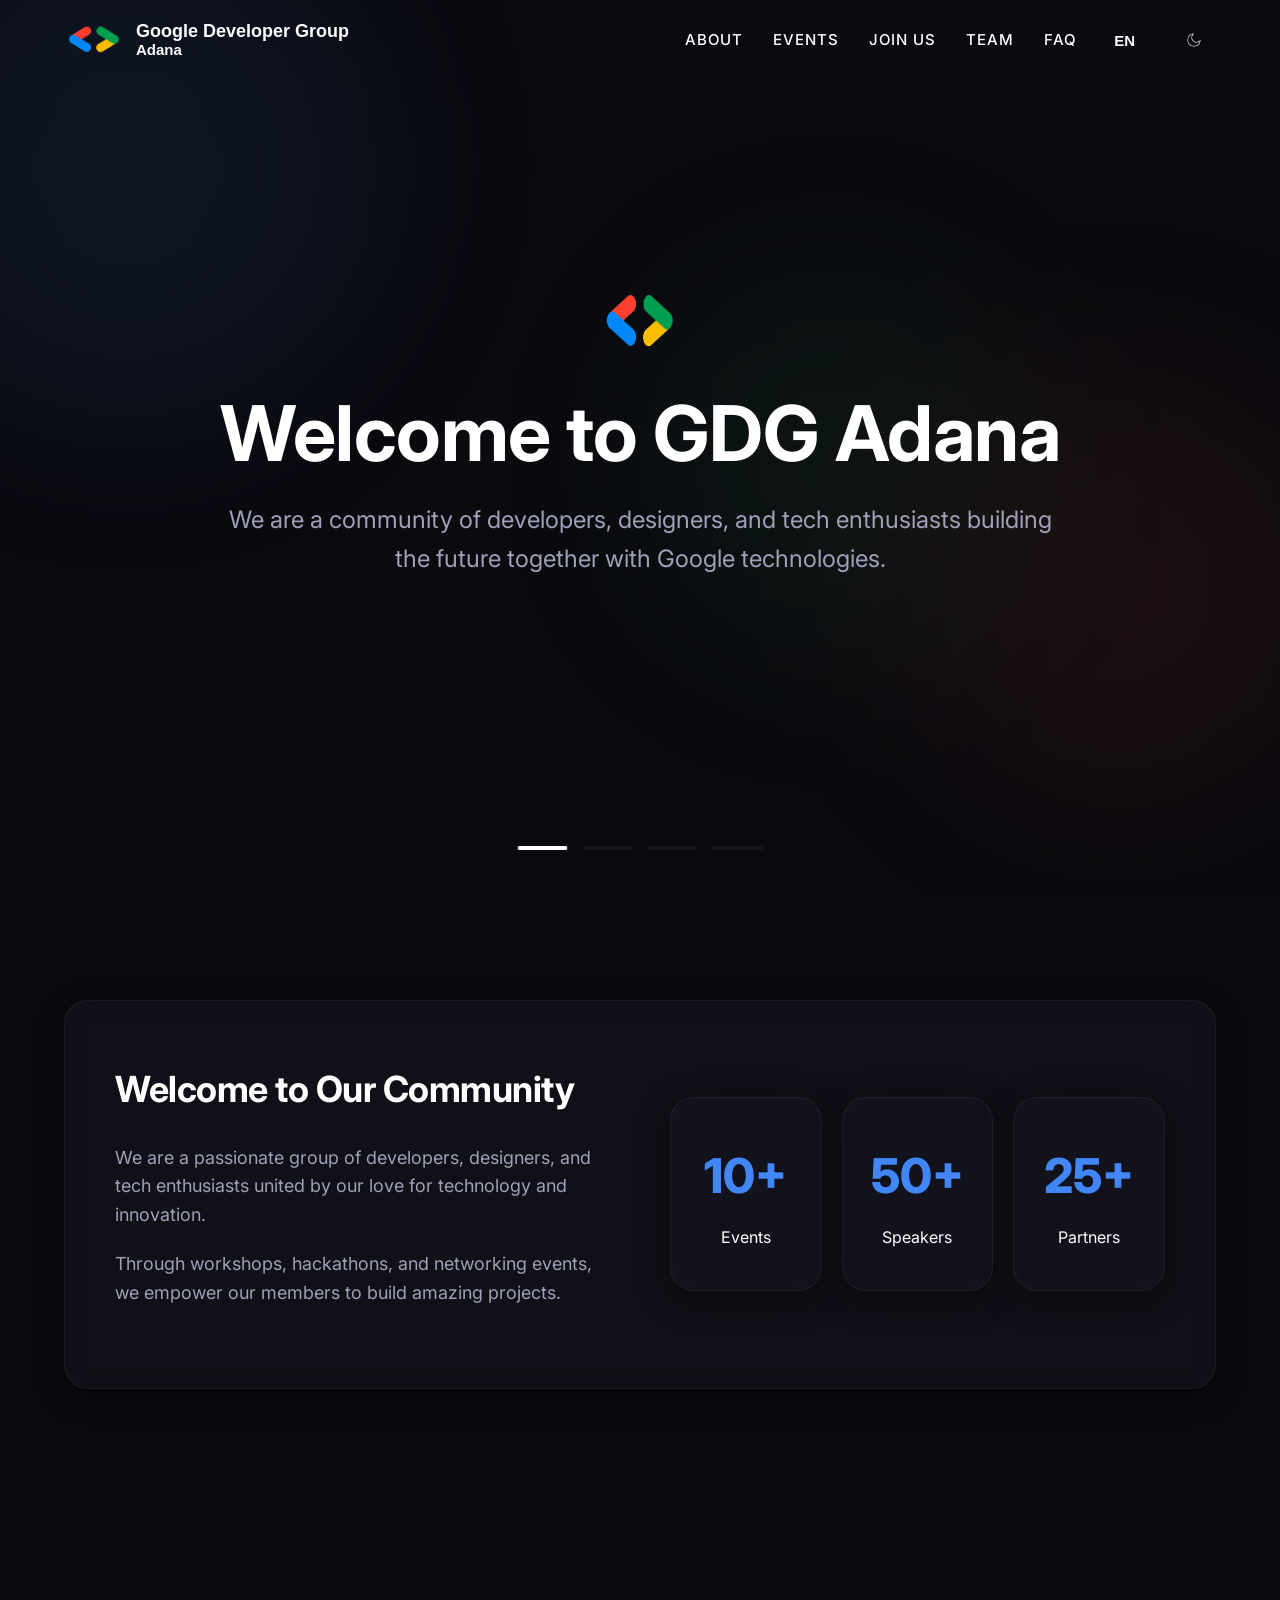
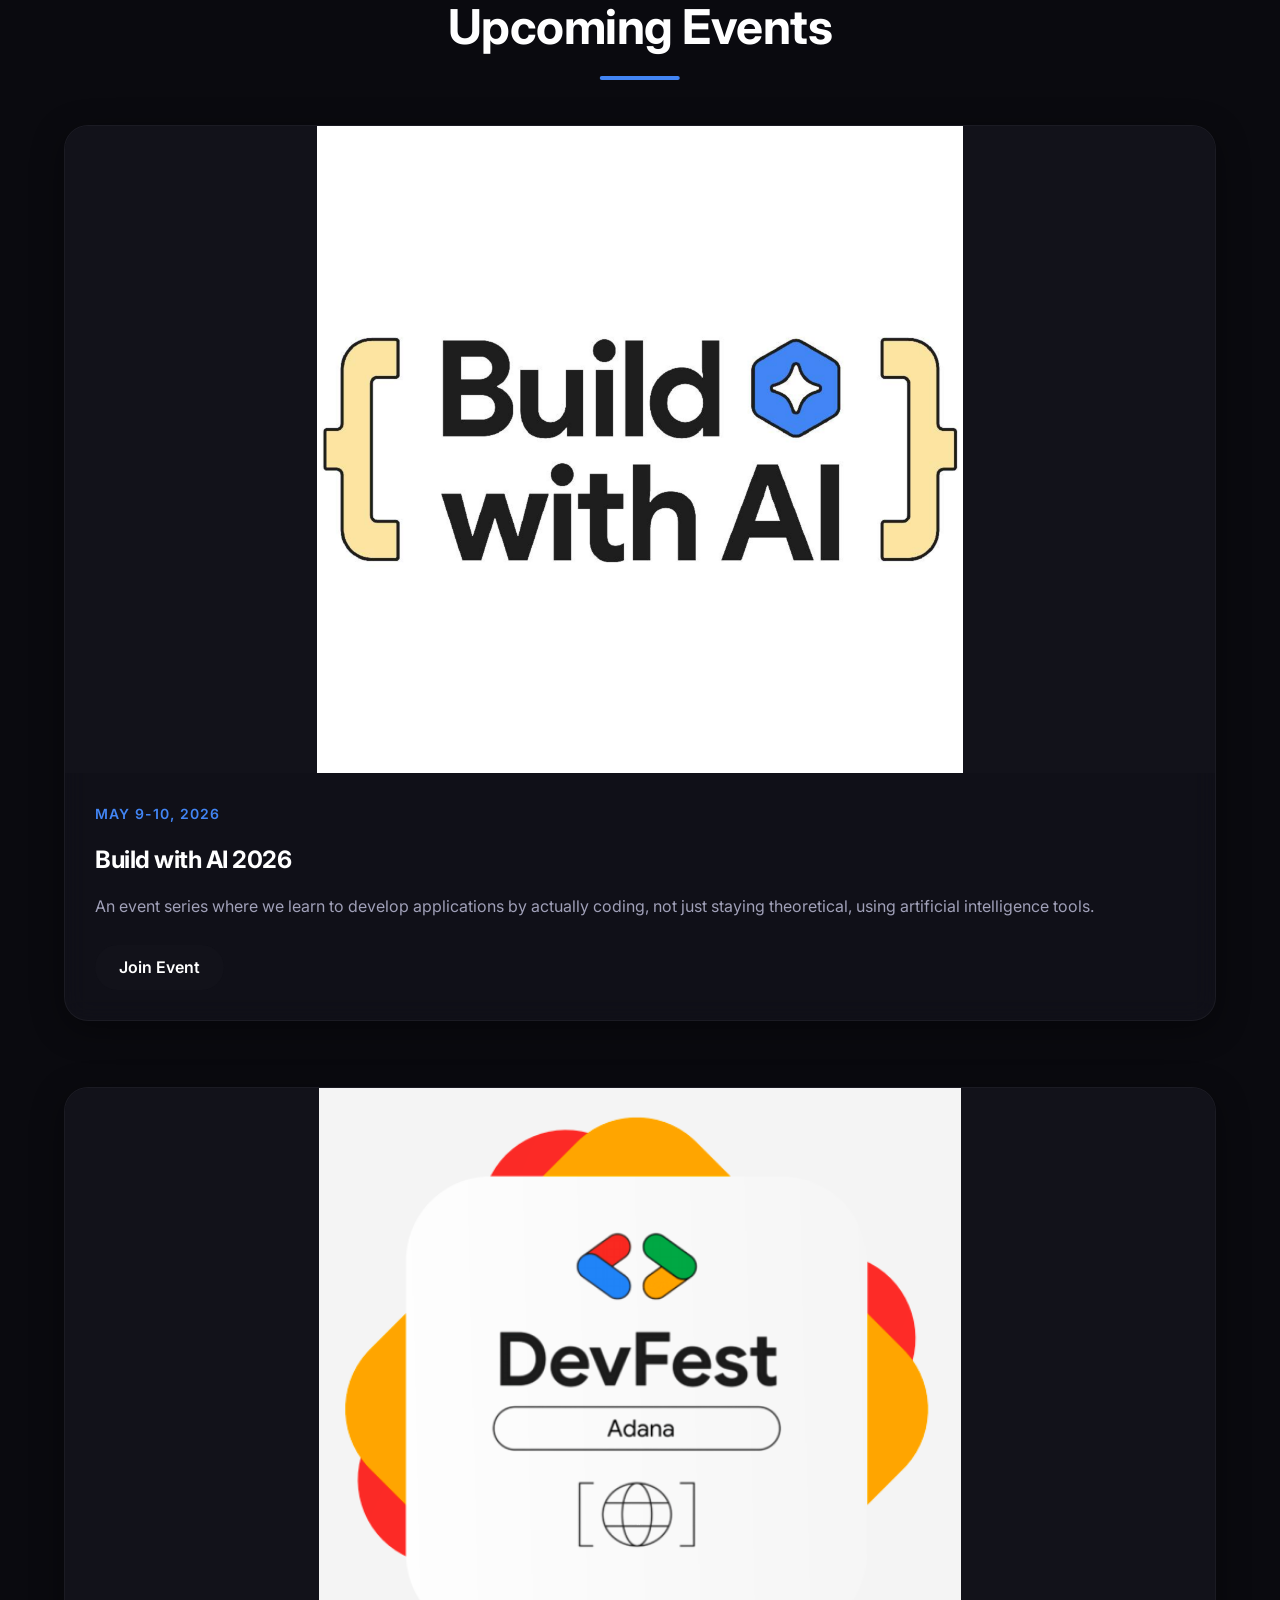
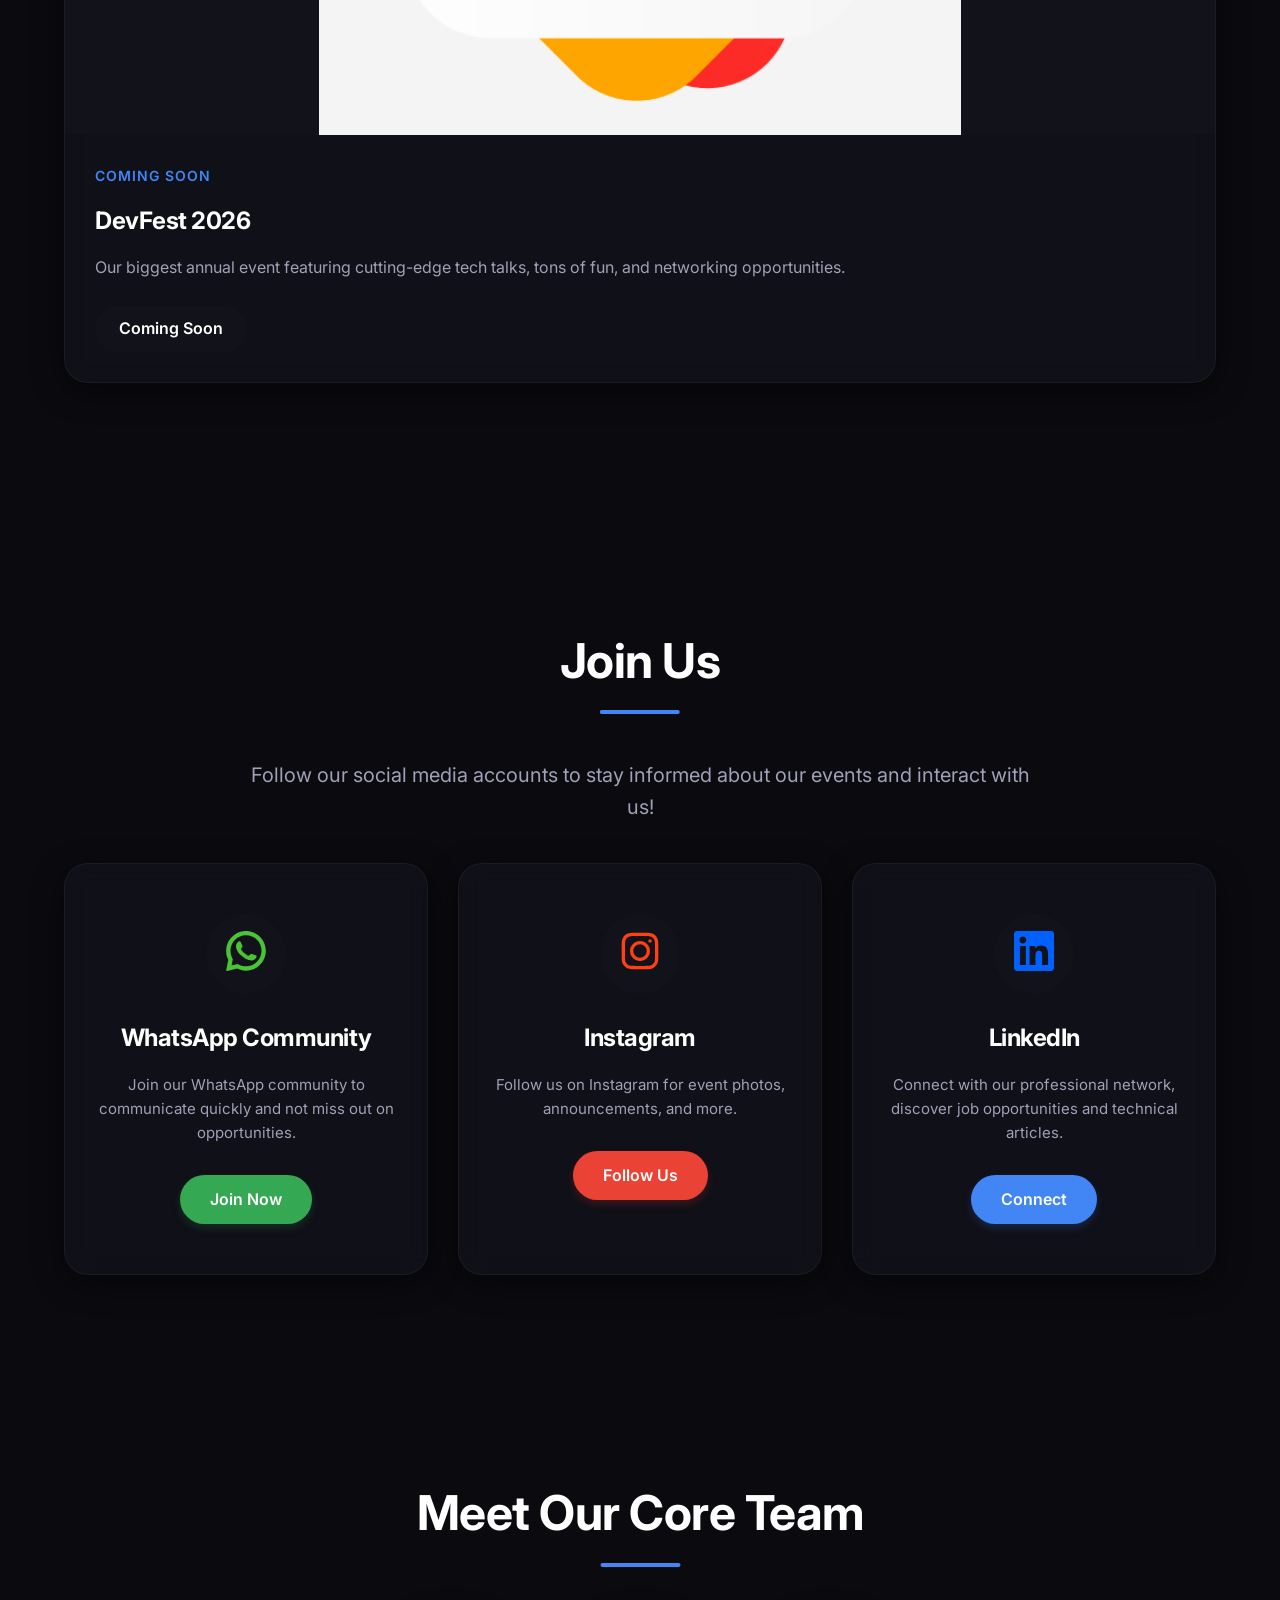
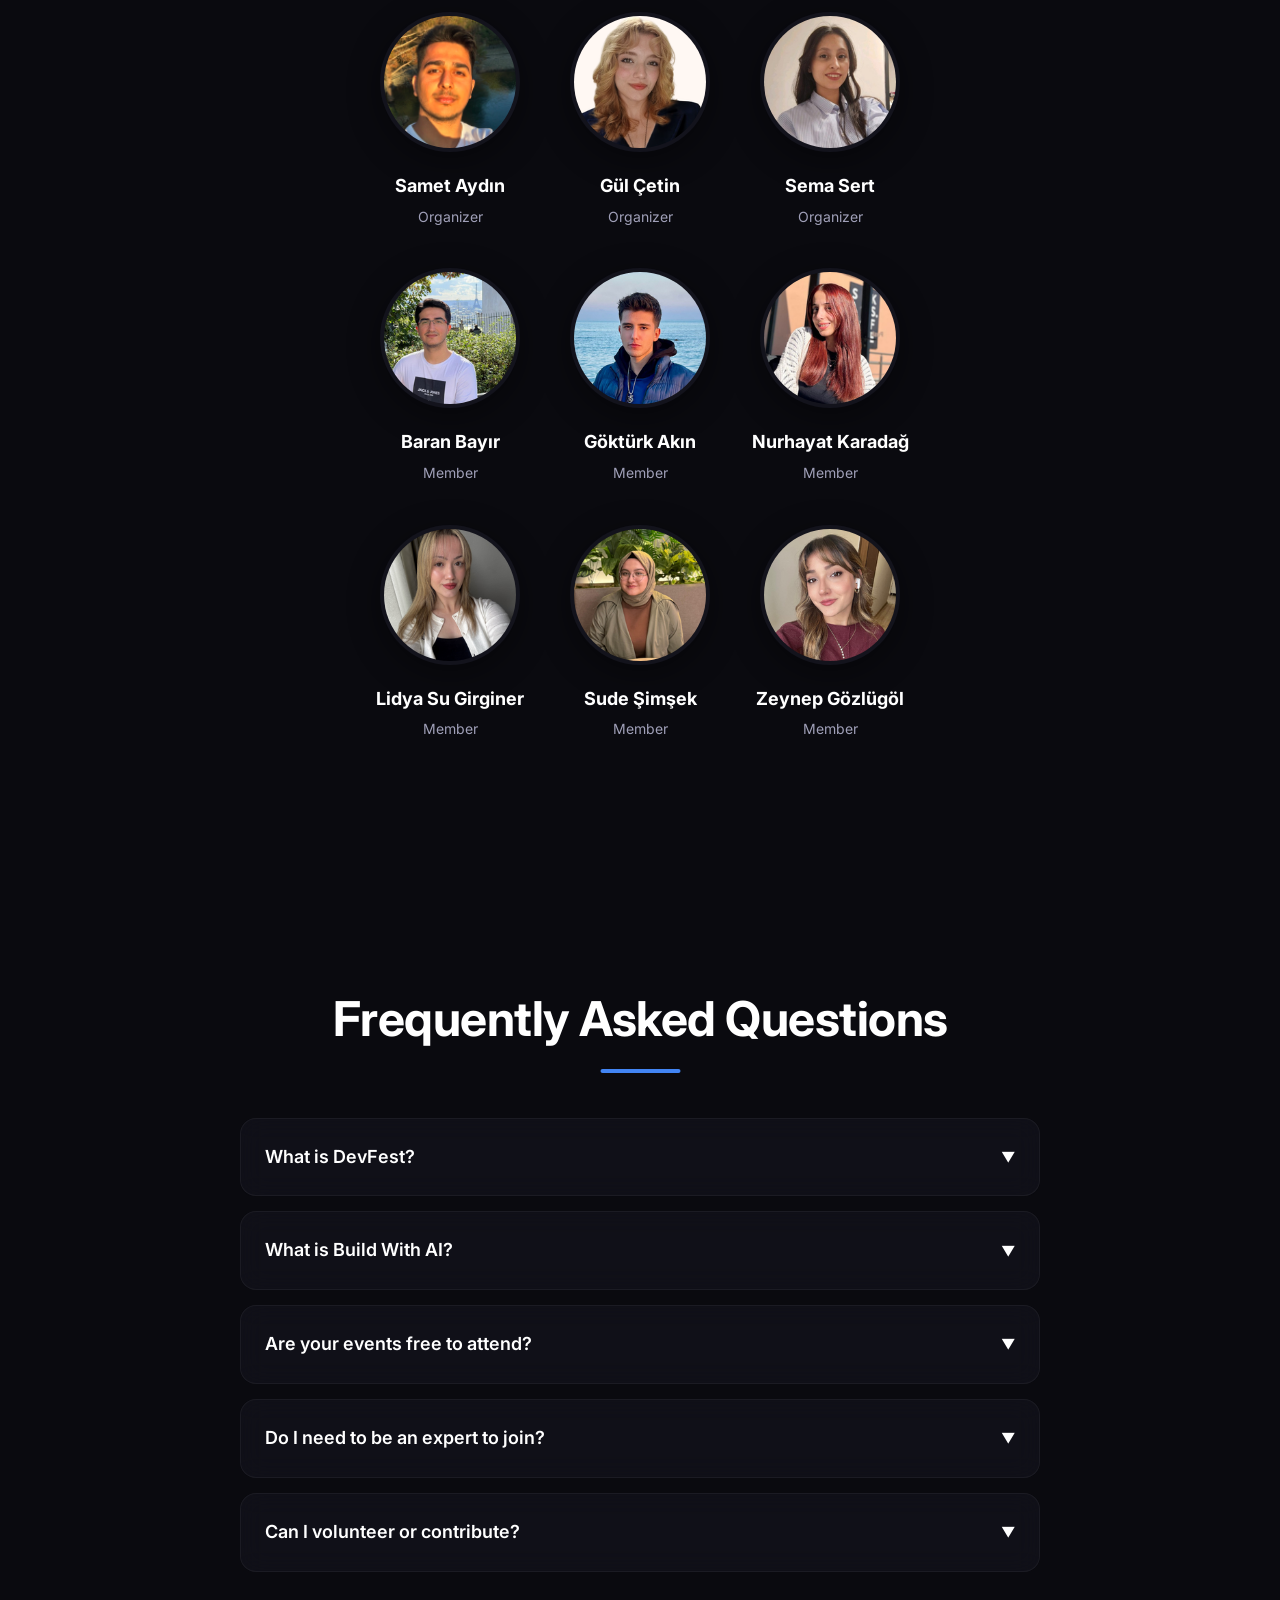
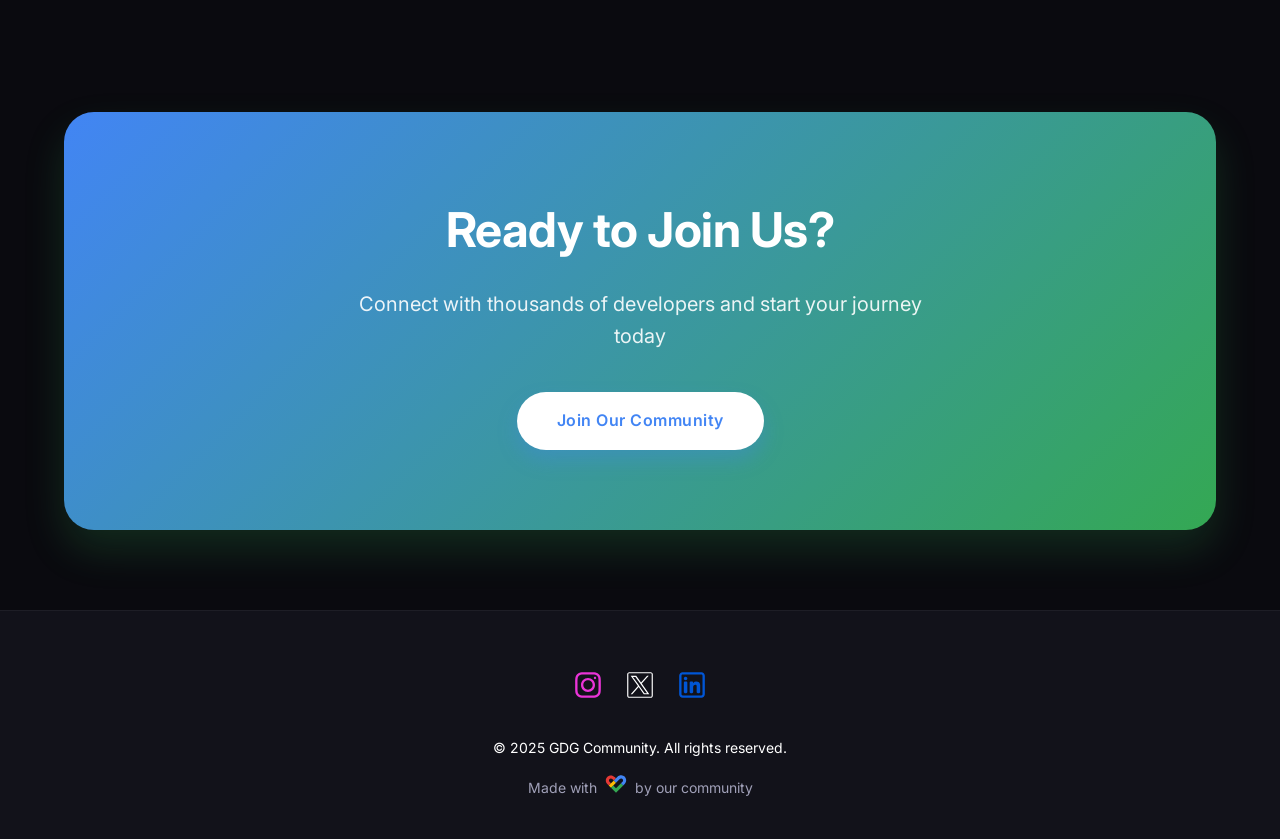
==== commit 5b6123c8: "logo güncellendi" ====
--- a/index.html
+++ b/index.html
@@ -17,7 +17,10 @@
         <div class="nav-left">
             <div class="logo">
                 <img class="gdg-logo" style="width: 60px; height: 40px;" src="images/Logo.png" alt="logo">
-                <span class="logo-text">GDG</span> <span>Adana</span>
+                <div class="logo-text-container">
+                    <span class="logo-text">Google Developer Group</span>
+                    <span class="logo-subtext">Adana</span>
+                </div>
             </div>
         </div>
         <div class="nav-right">
--- a/css/style.css
+++ b/css/style.css
@@ -158,27 +158,23 @@
     gap: 12px;
 }
 
+.logo-text-container {
+    display: flex;
+    flex-direction: column;
+    line-height: 1.1;
+    font-family: 'Google Sans', 'Product Sans', sans-serif;
+}
+
 .logo-text {
-    background: linear-gradient(90deg, var(--google-blue), var(--google-red), var(--google-yellow), var(--google-green));
-    -webkit-background-clip: text;
-    background-clip: text;
-    -webkit-text-fill-color: transparent;
-    background-size: 300%;
-    animation: gradientShift 6s linear infinite;
-}
-
-@keyframes gradientShift {
-    0% {
-        background-position: 0% 50%;
-    }
-
-    50% {
-        background-position: 100% 50%;
-    }
-
-    100% {
-        background-position: 0% 50%;
-    }
+    font-size: 18px;
+    font-weight: 700;
+    color: var(--text-primary);
+}
+
+.logo-subtext {
+    font-size: 15px;
+    font-weight: 600;
+    color: var(--text-primary);
 }
 
 .nav-right {
@@ -240,13 +236,7 @@
     background: var(--card-border);
 }
 
-body.light-mode #theme {
-    filter: invert(1);
-}
-
-body.light-mode #mobileTheme {
-    filter: invert(1);
-}
+/* Removed redundant invert filters since JS swaps the images */
 
 /* Hero Slider */
 .hero {
@@ -302,7 +292,7 @@
     font-size: clamp(40px, 6vw, 80px);
     margin-bottom: 25px;
     line-height: 1.1;
-    color: #ffffff;
+    color: var(--text-primary);
     opacity: 0;
     transform: translateY(30px);
     transition: all 0.8s cubic-bezier(0.2, 0.8, 0.2, 1) 0.3s;
@@ -388,7 +378,7 @@
     left: -100%;
     width: 100%;
     height: 100%;
-    background: #ffffff;
+    background: var(--text-primary);
     transition: left 0s linear;
 }
 
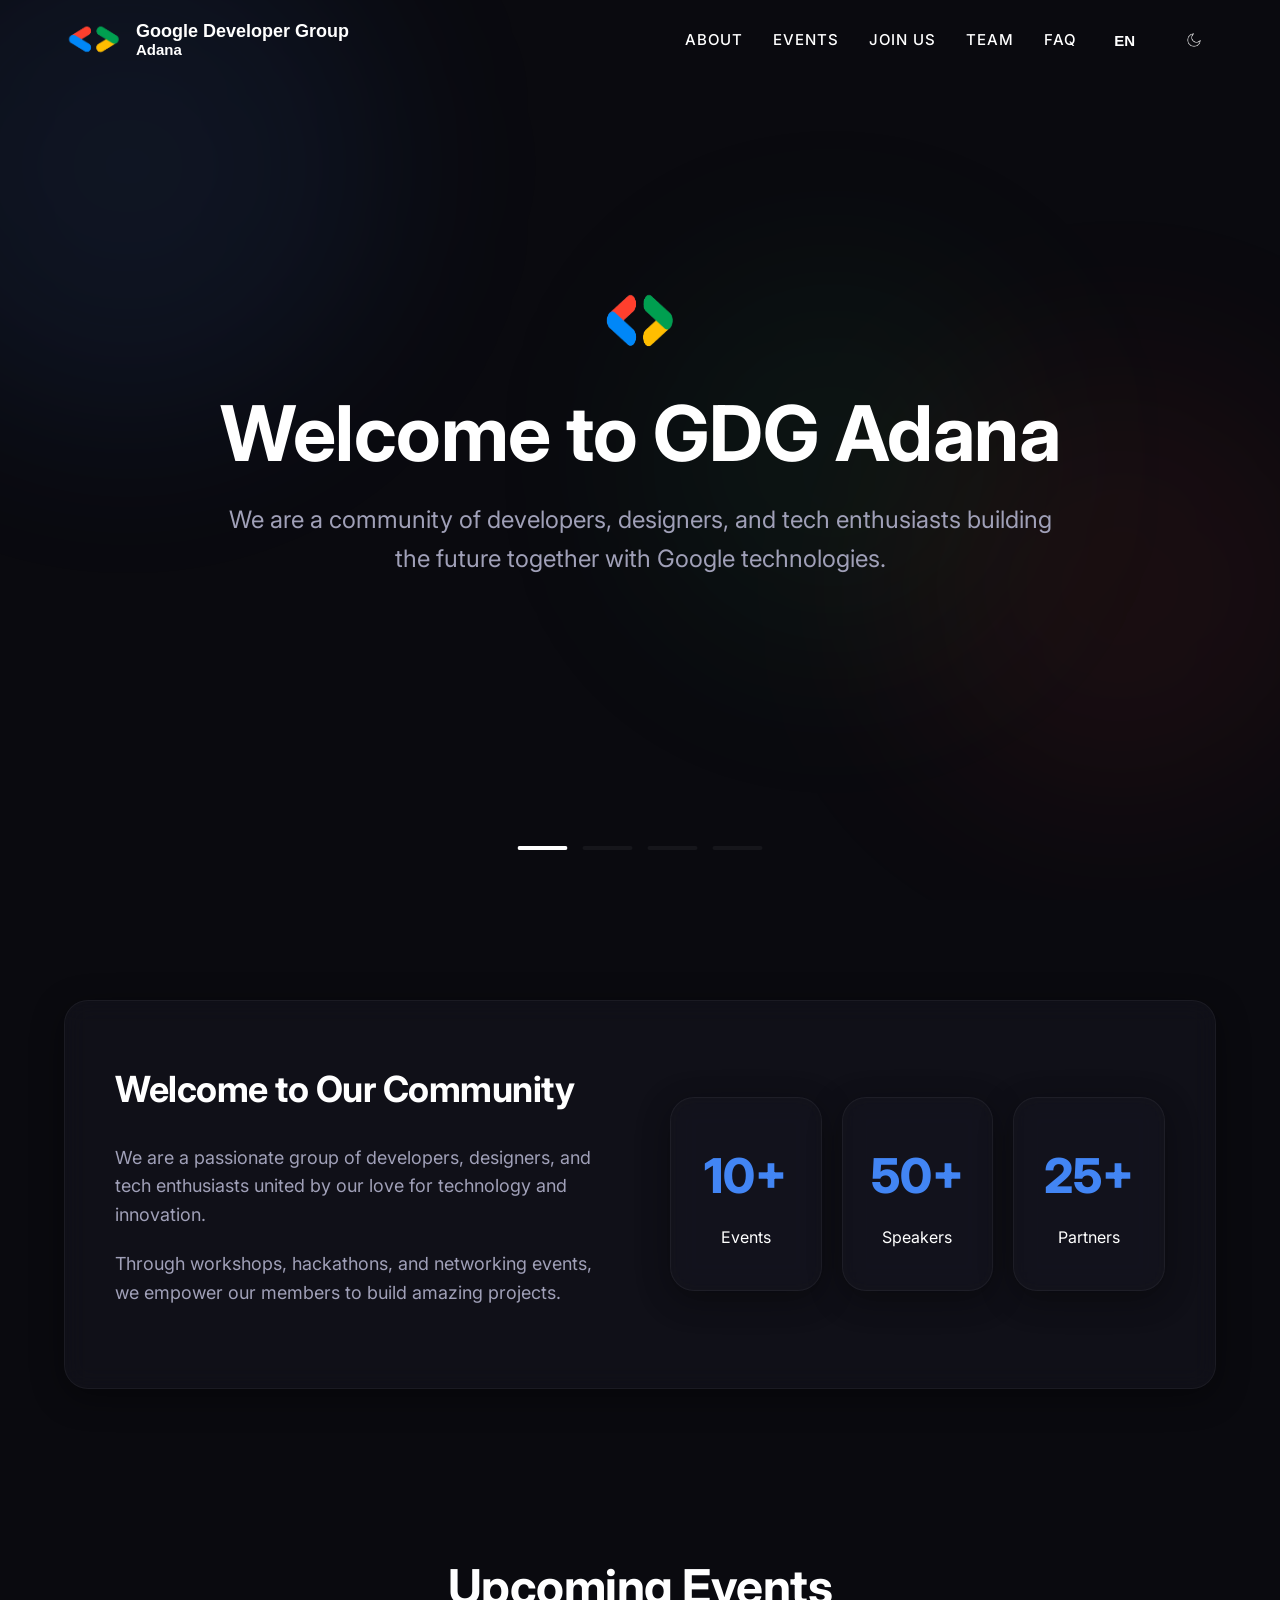
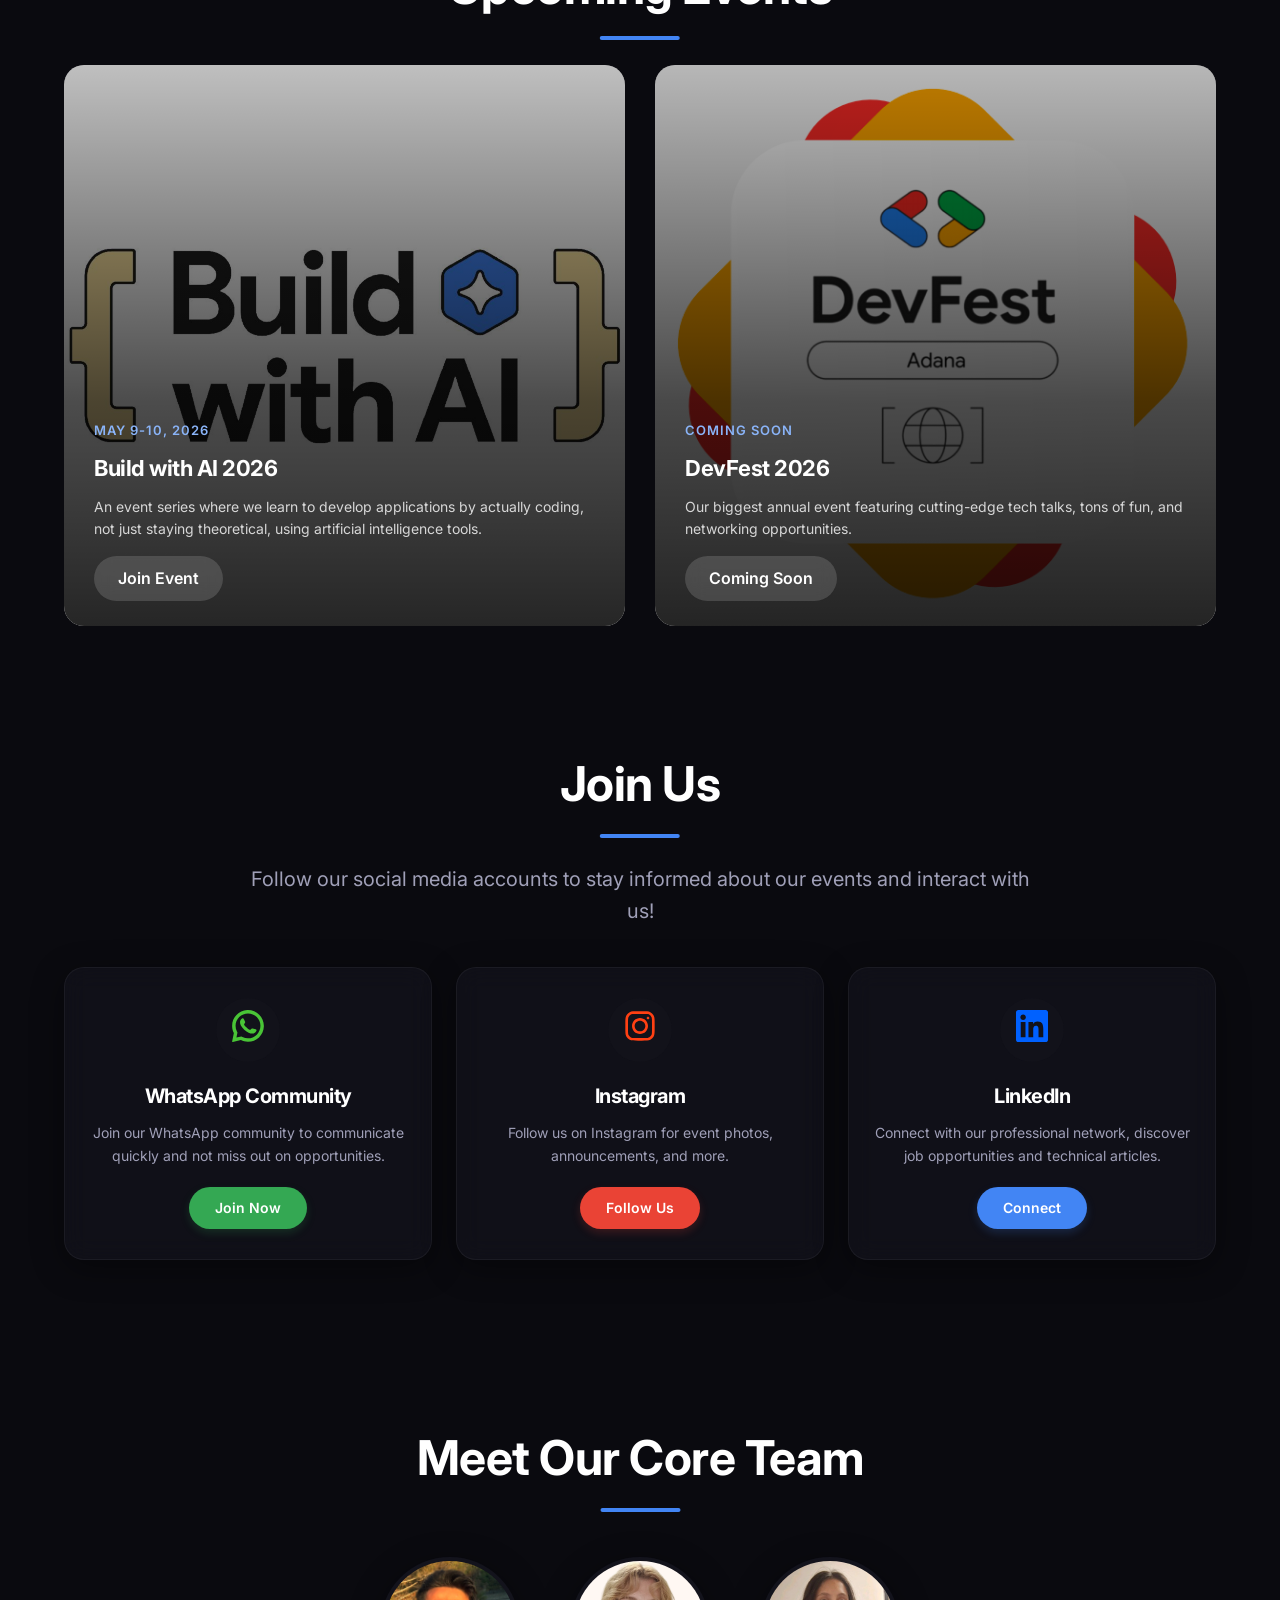
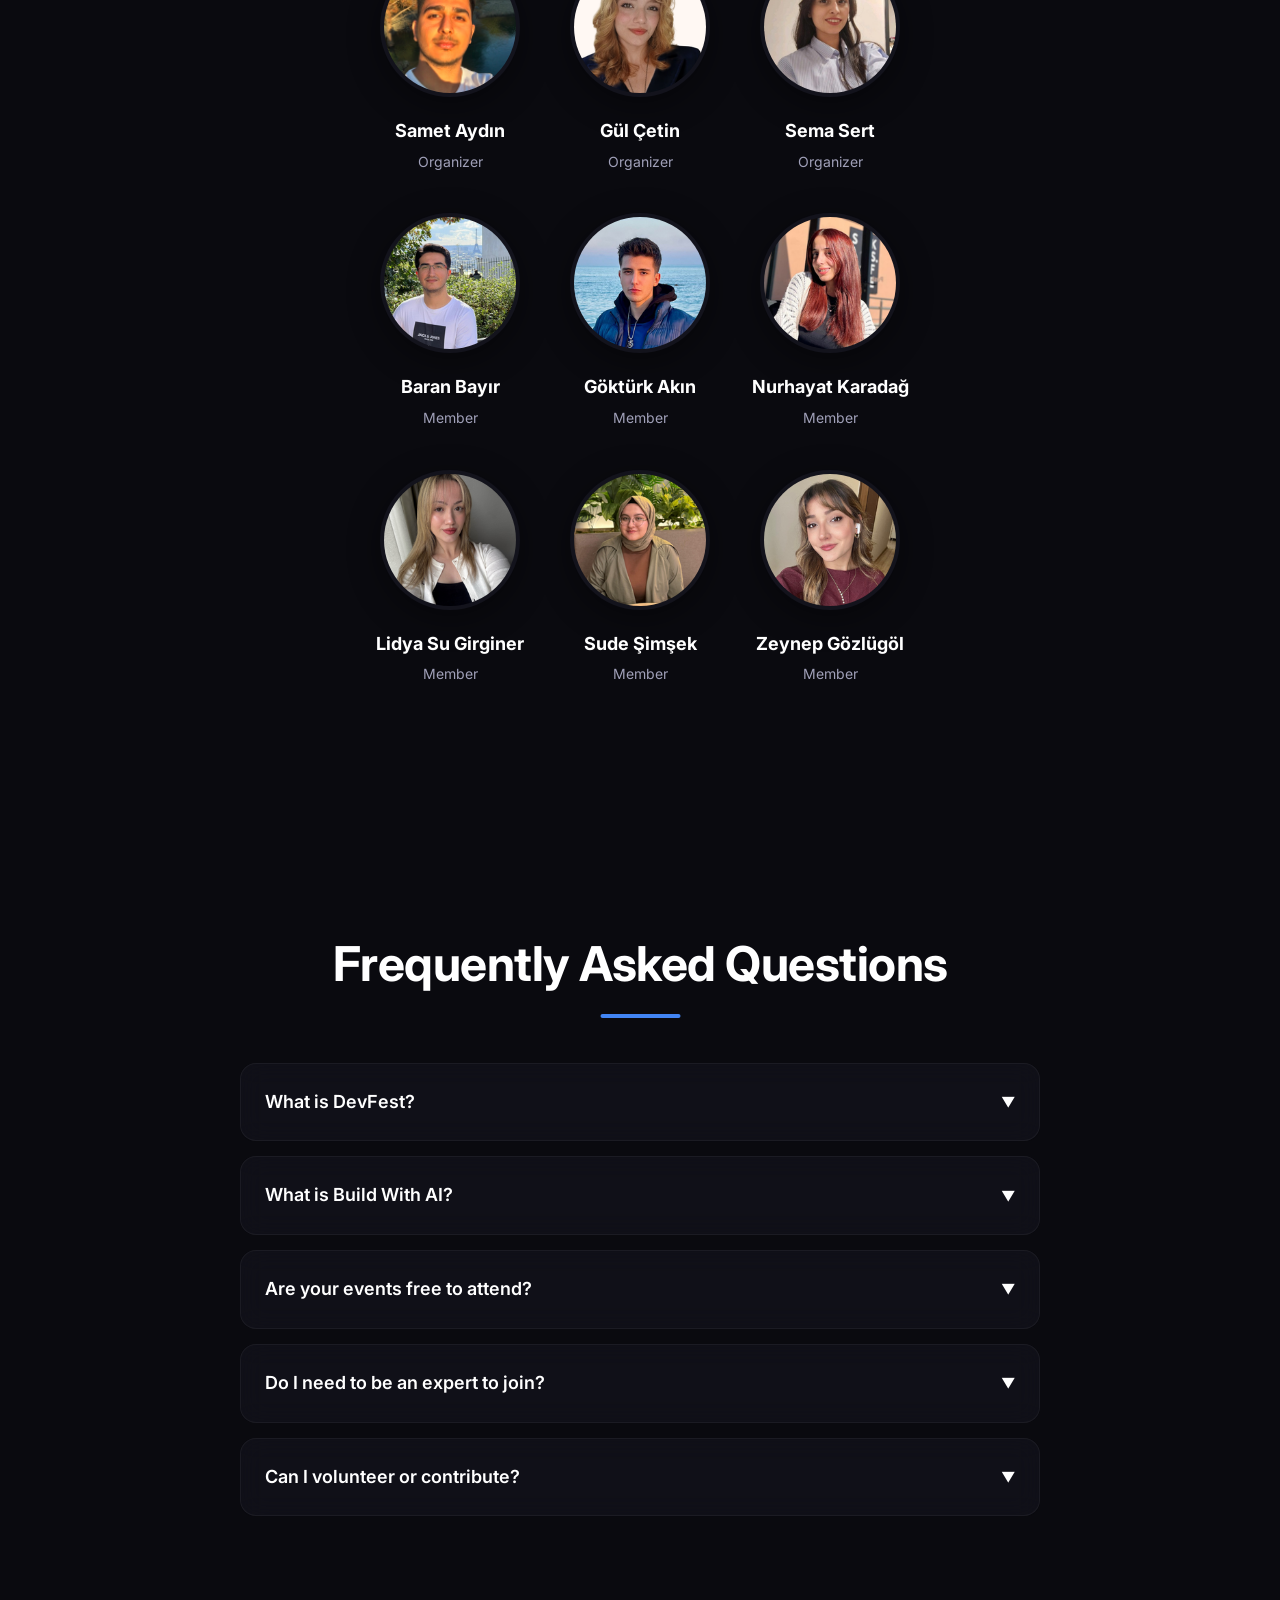
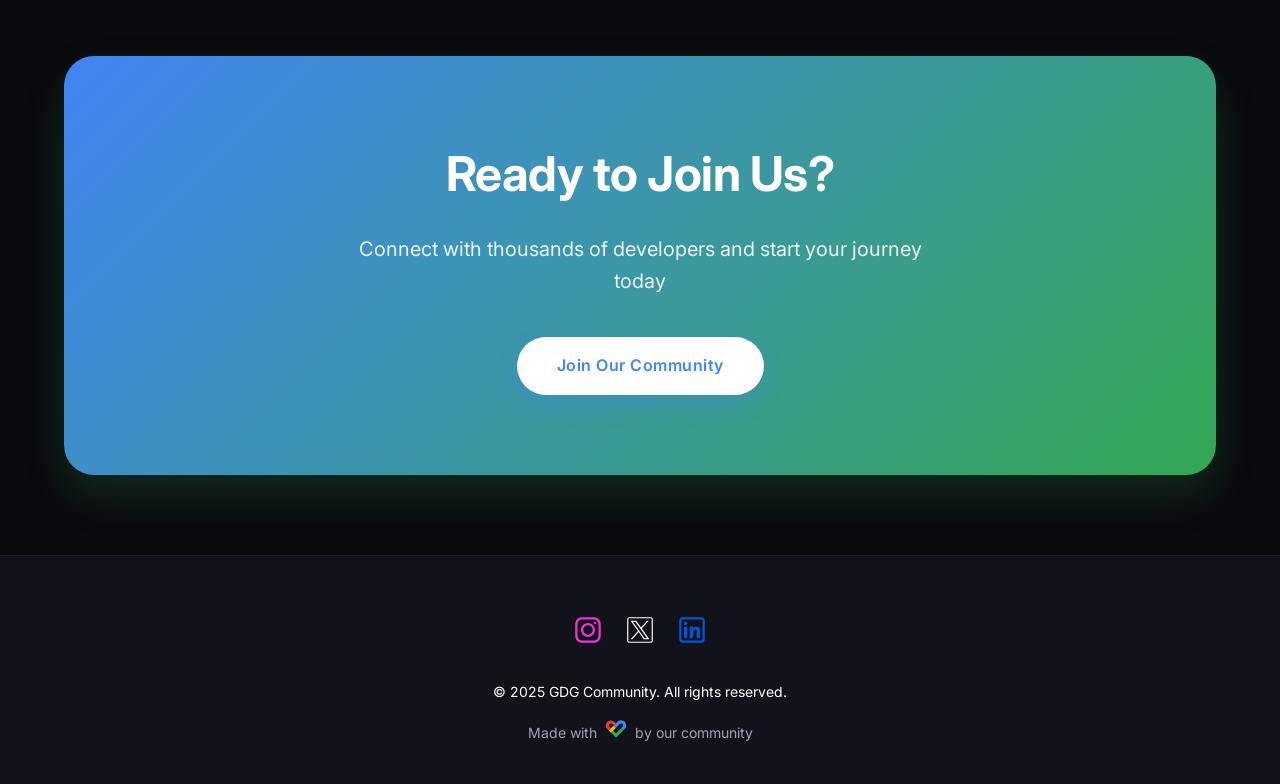
==== commit 04010bd6: "tasarım üzerinde ufak güncelleme" ====
--- a/index.html
+++ b/index.html
@@ -215,12 +215,10 @@
         <h2 class="section-title translate" data-en="Upcoming Events" data-tr="Yaklaşan Etkinlikler">Upcoming Events
         </h2>
         <div class="events-grid">
-            <div class="event-card">
+            <div class="event-card" style="background-image: url('images/buildwithai.png');">
                 <a style="text-decoration: none; color: inherit;"
                     href="https://kommunity.com/gdg-adana/events/build-with-ai-adana-2026-ace75ac0">
-                    <div class="event-image">
-                        <img src="images/buildwithai.png" alt="devfest2026">
-                    </div>
+                    <div class="event-overlay"></div>
                     <div class="event-content">
                         <div class="event-date translate" data-en="May 9-10, 2026" data-tr="9-10 Mayıs 2026">May 9-10,
                             2026</div>
@@ -235,14 +233,9 @@
                     </div>
                 </a>
             </div>
-        </div>
-        <br>
-        <div class="events-grid">
-            <div class="event-card">
+            <div class="event-card" style="background-image: url('images/event.png');">
                 <a style="text-decoration: none; color: inherit;" href="">
-                    <div class="event-image">
-                        <img src="images/event.png" alt="devfest2026">
-                    </div>
+                    <div class="event-overlay"></div>
                     <div class="event-content">
                         <div class="event-date translate" data-en="Coming Soon" data-tr="Çok Yakında">Çok Yakında</div>
                         <h3 class="event-title">DevFest 2026</h3>
--- a/css/style.css
+++ b/css/style.css
@@ -433,6 +433,21 @@
     margin: 0 auto;
 }
 
+#events {
+    padding-top: 60px;
+    padding-bottom: 40px;
+}
+
+#join {
+    padding-top: 60px;
+    padding-bottom: 60px;
+}
+
+#events .section-title,
+#join .section-title {
+    margin-bottom: 40px;
+}
+
 .section-title {
     font-size: clamp(32px, 5vw, 48px);
     text-align: center;
@@ -528,87 +543,112 @@
 /* Events Section */
 .events-grid {
     display: grid;
-    grid-template-columns: repeat(auto-fit, minmax(320px, 1fr));
-    gap: 40px;
-    margin-bottom: 40px;
+    grid-template-columns: repeat(2, 1fr);
+    gap: 30px;
+    margin-bottom: 20px;
+    justify-items: center;
 }
 
 .event-card {
-    background: var(--card-bg);
-    backdrop-filter: var(--glass-blur);
-    -webkit-backdrop-filter: var(--glass-blur);
-    border: 1px solid var(--card-border);
-    border-radius: 24px;
+    border: none;
+    outline: none;
+    border-radius: 20px;
     overflow: hidden;
-    box-shadow: var(--glass-shadow);
+    box-shadow: none;
     transition: all 0.4s ease;
     display: flex;
     flex-direction: column;
+    position: relative;
+    background-size: cover;
+    background-position: center;
+    background-repeat: no-repeat;
+    background-color: #000;
+    aspect-ratio: 1 / 1;
+    width: 100%;
+    max-width: calc(100vh - 220px);
+    max-height: calc(100vh - 220px);
+}
+
+.event-card a {
+    position: relative;
+    display: flex;
+    flex-direction: column;
+    height: 100%;
+    z-index: 2;
+    outline: none;
+    border: none;
+    text-decoration: none;
+}
+
+.event-overlay {
+    position: absolute;
+    top: 0;
+    left: 0;
+    width: 100%;
+    height: 100%;
+    background: linear-gradient(
+        180deg,
+        rgba(0, 0, 0, 0.25) 0%,
+        rgba(0, 0, 0, 0.7) 60%,
+        rgba(0, 0, 0, 0.85) 100%
+    );
+    z-index: 1;
+    transition: background 0.4s ease;
+}
+
+.event-card:hover .event-overlay {
+    background: linear-gradient(
+        180deg,
+        rgba(0, 0, 0, 0.15) 0%,
+        rgba(0, 0, 0, 0.6) 60%,
+        rgba(0, 0, 0, 0.8) 100%
+    );
 }
 
 .event-card:hover {
     transform: translateY(-10px);
-    box-shadow: 0 20px 40px rgba(0, 0, 0, 0.15);
-    border-color: var(--google-blue);
-}
-
-.event-image {
-    width: 100%;
-    aspect-ratio: 16 / 9;
-    /* Banner ratio */
-    overflow: hidden;
-    background: var(--bg-secondary);
-    display: flex;
-    align-items: center;
-    justify-content: center;
-}
-
-.event-image img {
-    width: 100%;
-    height: 100%;
-    object-fit: contain;
-    /* Yazıların kesilmemesi için contain kullanıyoruz */
-    transition: transform 0.6s ease;
-}
-
-.event-card:hover .event-image img {
-    transform: scale(1.05);
+    box-shadow: 0 20px 40px rgba(0, 0, 0, 0.3);
 }
 
 .event-content {
-    padding: 30px;
+    padding: 25px 30px;
     flex-grow: 1;
     display: flex;
     flex-direction: column;
+    justify-content: flex-end;
+    position: relative;
+    z-index: 3;
 }
 
 .event-date {
-    color: var(--google-blue);
+    color: #8ab4f8;
     font-weight: 600;
-    font-size: 14px;
-    margin-bottom: 15px;
+    font-size: 13px;
+    margin-bottom: 10px;
     text-transform: uppercase;
     letter-spacing: 1px;
 }
 
 .event-title {
-    font-size: 24px;
+    font-size: 22px;
+    margin-bottom: 10px;
+    color: #ffffff;
+}
+
+.event-desc {
+    color: rgba(255, 255, 255, 0.8);
     margin-bottom: 15px;
-    color: var(--text-primary);
-}
-
-.event-desc {
-    color: var(--text-secondary);
-    margin-bottom: 25px;
-    flex-grow: 1;
+    flex-grow: 0;
+    font-size: 14px;
 }
 
 .event-button {
     align-self: flex-start;
     padding: 10px 24px;
     border-radius: 50px;
-    background: var(--bg-secondary);
-    color: var(--text-primary);
+    background: rgba(255, 255, 255, 0.15);
+    backdrop-filter: blur(8px);
+    color: #ffffff;
     font-weight: 600;
     transition: all 0.3s ease;
 }
@@ -621,19 +661,24 @@
 /* Join Section */
 .join-grid {
     display: grid;
-    grid-template-columns: repeat(auto-fit, minmax(280px, 1fr));
-    gap: 30px;
+    grid-template-columns: repeat(auto-fit, minmax(250px, 1fr));
+    gap: 24px;
 }
 
 .join-card {
     background: var(--card-bg);
     backdrop-filter: var(--glass-blur);
     border: 1px solid var(--card-border);
-    padding: 50px 30px;
-    border-radius: 24px;
+    padding: 30px 24px;
+    border-radius: 20px;
     text-align: center;
     box-shadow: var(--glass-shadow);
     transition: all 0.4s ease;
+    max-height: calc(100vh - 200px);
+    display: flex;
+    flex-direction: column;
+    align-items: center;
+    justify-content: center;
 }
 
 .join-card:hover {
@@ -653,20 +698,21 @@
 }
 
 .join-icon-wrapper {
-    width: 80px;
-    height: 80px;
-    margin: 0 auto 25px;
+    width: 64px;
+    height: 64px;
+    margin: 0 auto 18px;
     background: var(--bg-secondary);
     border-radius: 50%;
     display: flex;
     align-items: center;
     justify-content: center;
     transition: transform 0.3s ease;
+    flex-shrink: 0;
 }
 
 .join-icon-wrapper svg {
-    width: 40px !important;
-    height: 40px !important;
+    width: 32px !important;
+    height: 32px !important;
     max-width: 100%;
 }
 
@@ -675,19 +721,19 @@
 }
 
 .join-card h3 {
-    font-size: 24px;
-    margin-bottom: 15px;
+    font-size: 20px;
+    margin-bottom: 10px;
 }
 
 .join-card p {
     color: var(--text-secondary);
-    margin-bottom: 30px;
-    font-size: 15px;
+    margin-bottom: 20px;
+    font-size: 14px;
 }
 
 .join-button {
     display: inline-block;
-    padding: 12px 30px;
+    padding: 10px 26px;
     border-radius: 50px;
     color: #fff !important;
     text-decoration: none;
@@ -695,6 +741,8 @@
     transition: all 0.3s ease;
     border: none;
     cursor: pointer;
+    font-size: 14px;
+    flex-shrink: 0;
 }
 
 #jb-green {
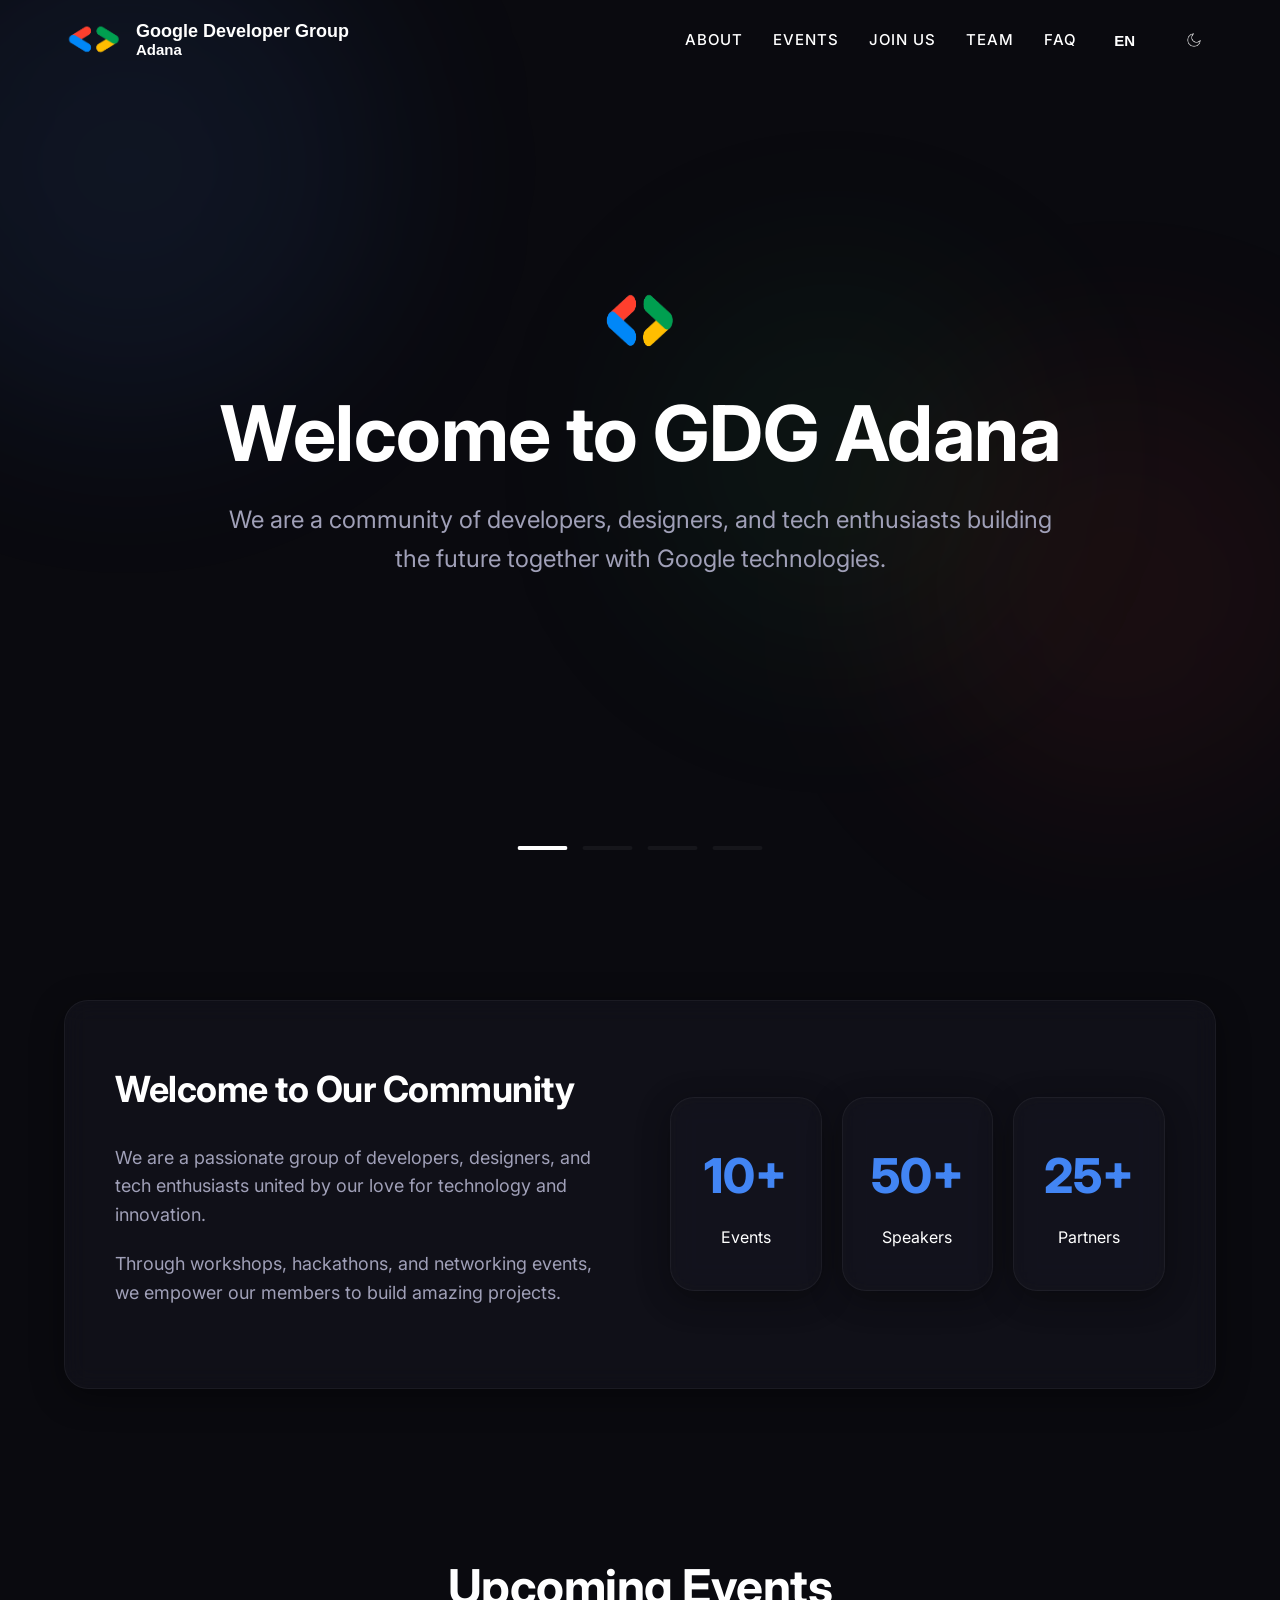
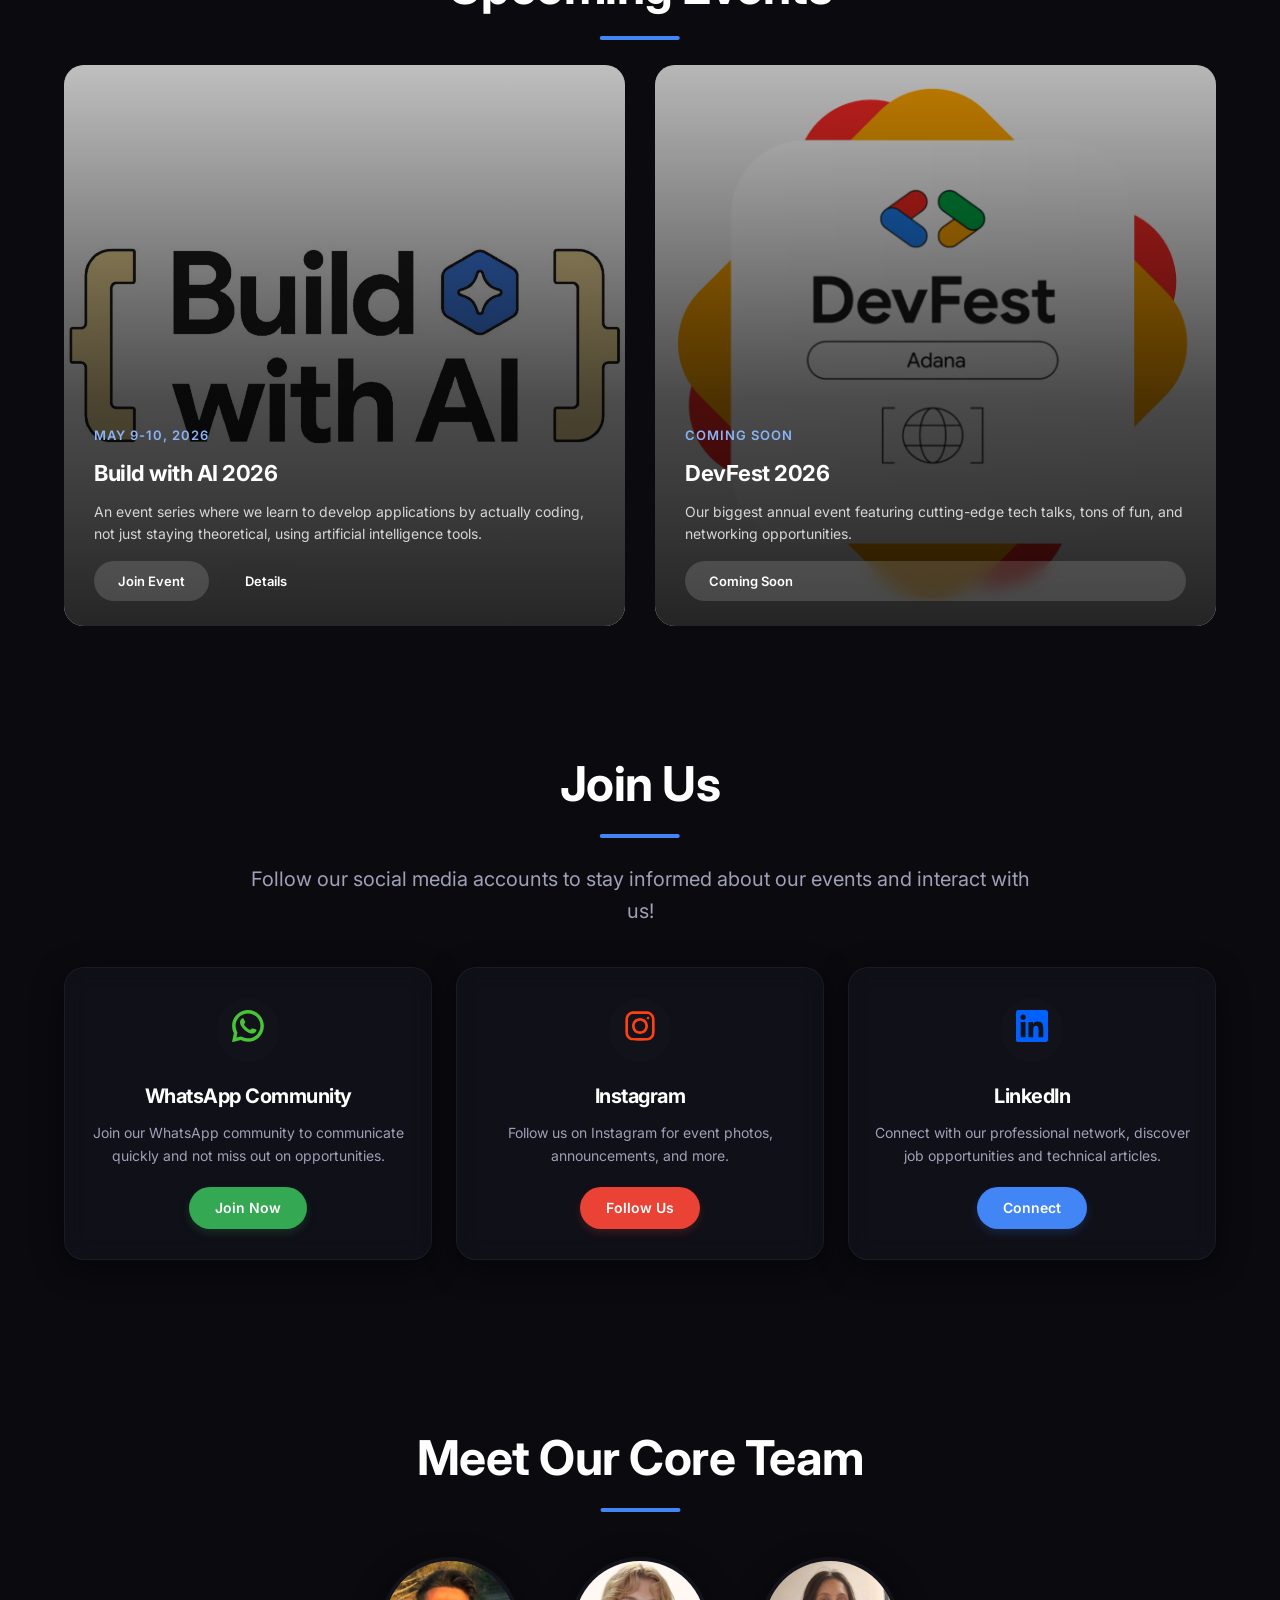
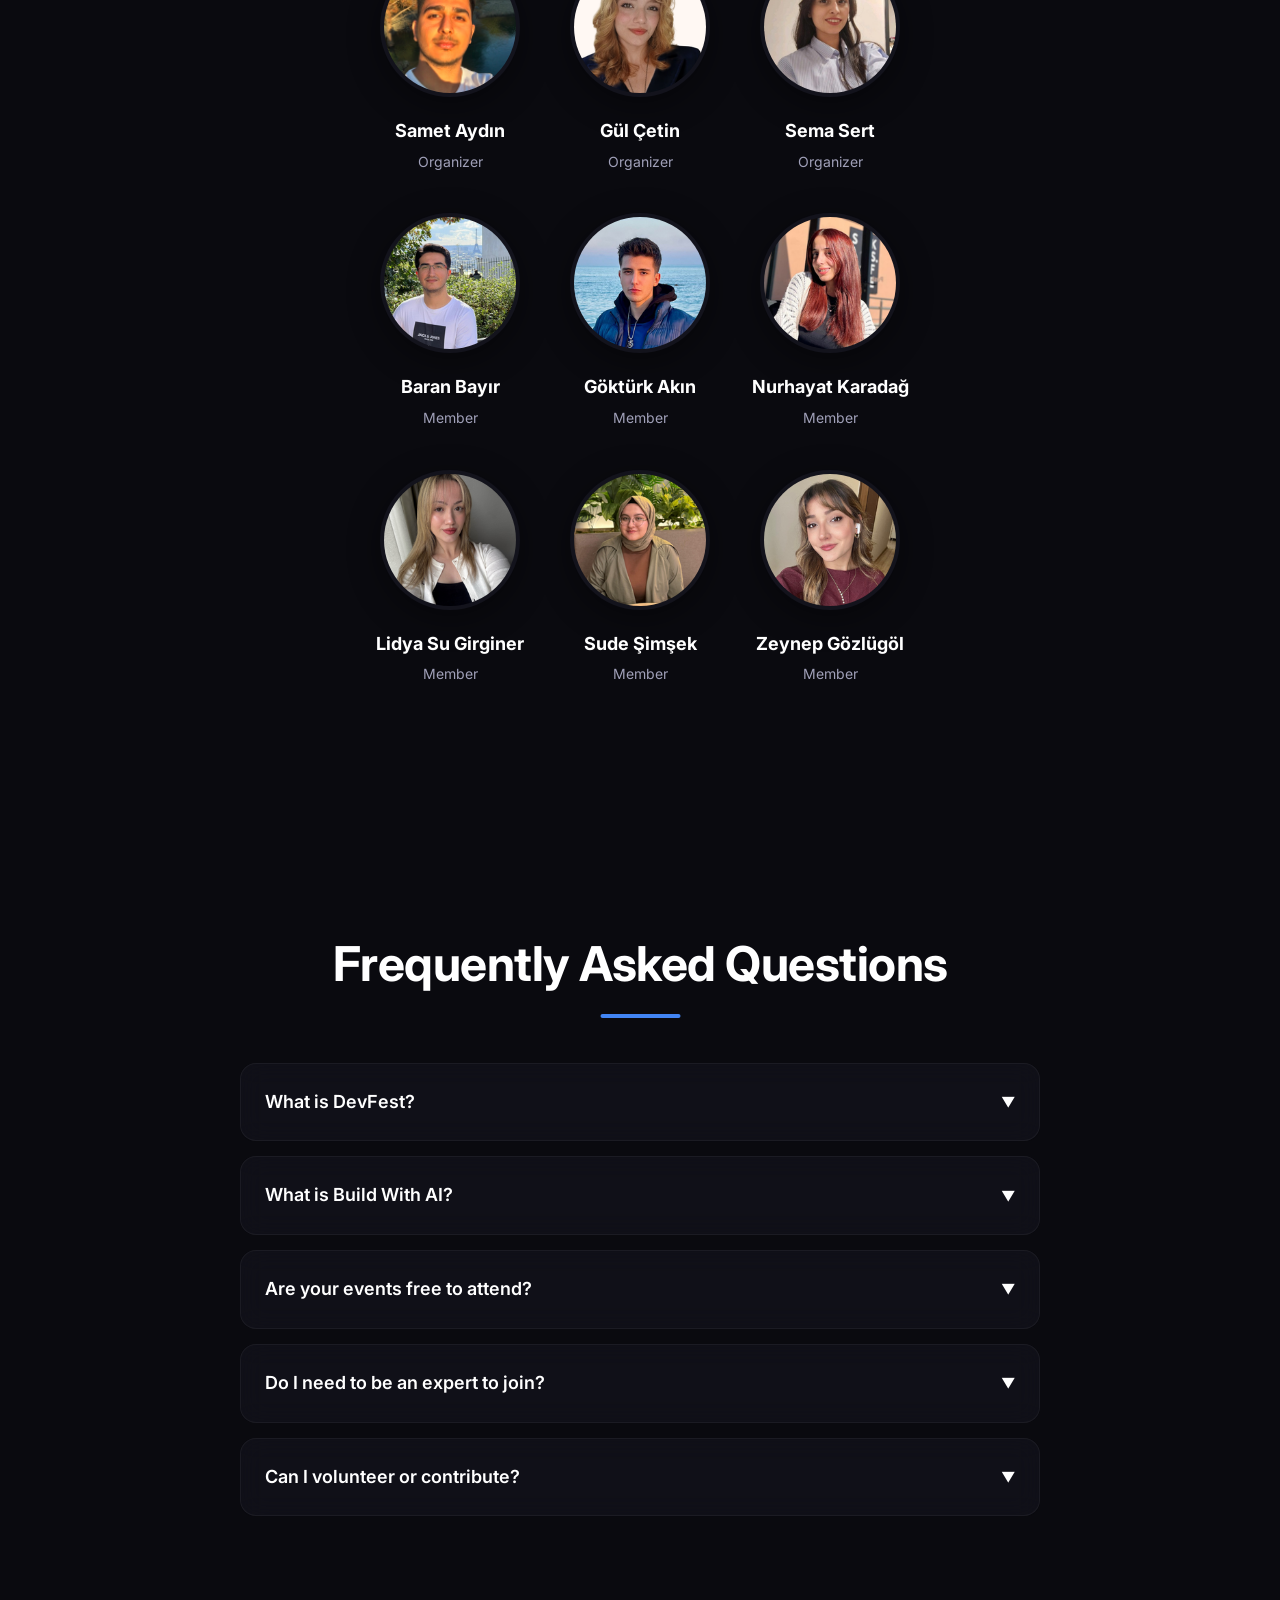
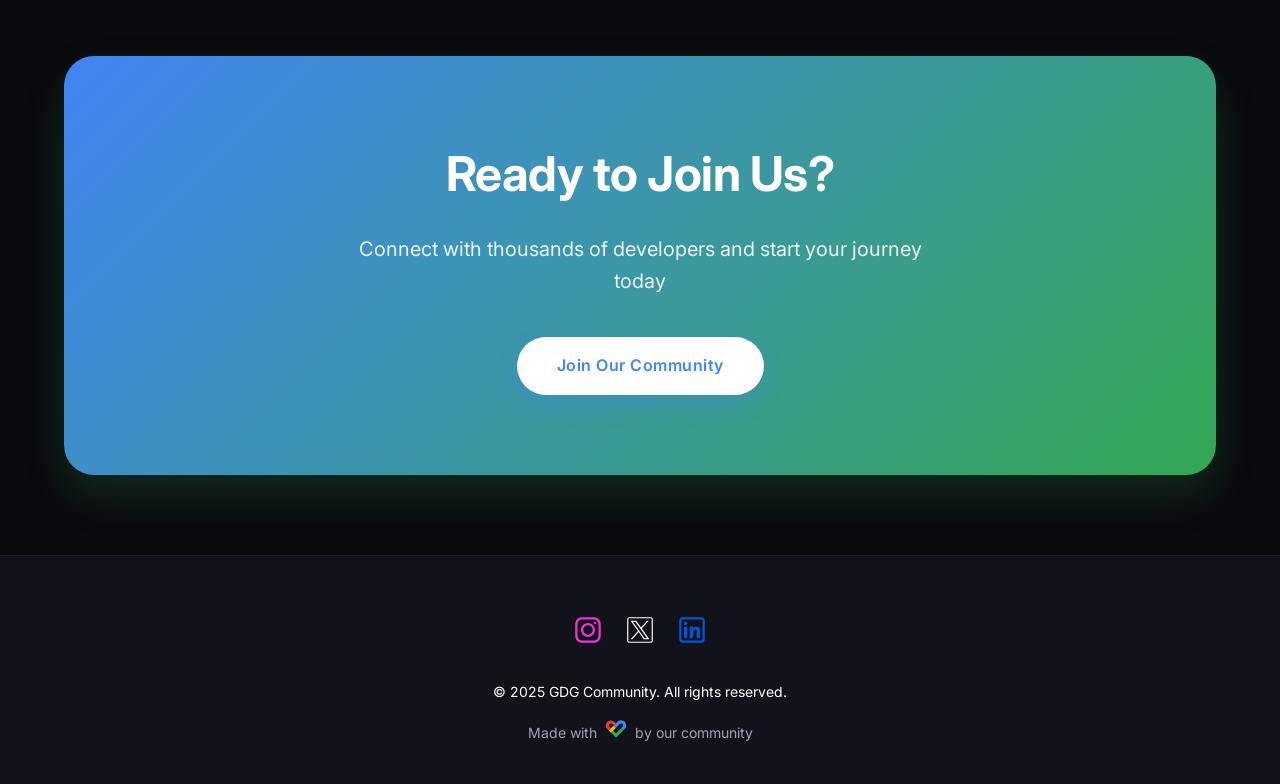
==== commit b6f0f0a1: "build with ai sayfası yapıldı" ====
--- a/index.html
+++ b/index.html
@@ -216,8 +216,7 @@
         </h2>
         <div class="events-grid">
             <div class="event-card" style="background-image: url('images/buildwithai.png');">
-                <a style="text-decoration: none; color: inherit;"
-                    href="https://kommunity.com/gdg-adana/events/build-with-ai-adana-2026-ace75ac0">
+                <div class="event-card-inner">
                     <div class="event-overlay"></div>
                     <div class="event-content">
                         <div class="event-date translate" data-en="May 9-10, 2026" data-tr="9-10 Mayıs 2026">May 9-10,
@@ -228,10 +227,12 @@
                             data-tr="Yapay zeka araçlarını kullanarak, sadece teoride kalmayıp bizzat kod yazarak uygulama geliştirmeyi öğrendiğimiz bir etkinlik serisi.">
                             An event series where we learn to develop applications by actually coding, not just staying
                             theoretical, using artificial intelligence tools.</p>
-                        <span class="event-button translate" data-en="Join Event" data-tr="Etkinliğe Katıl">Join
-                            Event</span>
-                    </div>
-                </a>
+                        <div class="event-buttons">
+                            <a href="https://kommunity.com/gdg-adana/events/build-with-ai-adana-2026-ace75ac0" target="_blank" class="event-button translate" data-en="Join Event" data-tr="Etkinliğe Katıl">Join Event</a>
+                            <a href="buildwithai.html" class="event-button event-button-outline translate" data-en="Details" data-tr="Detaylar">Details</a>
+                        </div>
+                    </div>
+                </div>
             </div>
             <div class="event-card" style="background-image: url('images/event.png');">
                 <a style="text-decoration: none; color: inherit;" href="">
--- a/css/style.css
+++ b/css/style.css
@@ -569,7 +569,8 @@
     max-height: calc(100vh - 220px);
 }
 
-.event-card a {
+.event-card a,
+.event-card-inner {
     position: relative;
     display: flex;
     flex-direction: column;
@@ -578,6 +579,7 @@
     outline: none;
     border: none;
     text-decoration: none;
+    color: inherit;
 }
 
 .event-overlay {
@@ -642,8 +644,15 @@
     font-size: 14px;
 }
 
+.event-buttons {
+    display: flex;
+    gap: 12px;
+    flex-wrap: wrap;
+    align-items: center;
+}
+
 .event-button {
-    align-self: flex-start;
+    display: inline-block;
     padding: 10px 24px;
     border-radius: 50px;
     background: rgba(255, 255, 255, 0.15);
@@ -651,11 +660,23 @@
     color: #ffffff;
     font-weight: 600;
     transition: all 0.3s ease;
+    text-decoration: none;
+    font-size: 13px;
+}
+
+.event-button-outline {
+    background: transparent;
+    border: 1px solid rgba(255, 255, 255, 0.4);
 }
 
 .event-card:hover .event-button {
     background: var(--google-blue);
     color: #fff;
+}
+
+.event-card:hover .event-button-outline {
+    background: rgba(255, 255, 255, 0.1);
+    border-color: rgba(255, 255, 255, 0.6);
 }
 
 /* Join Section */
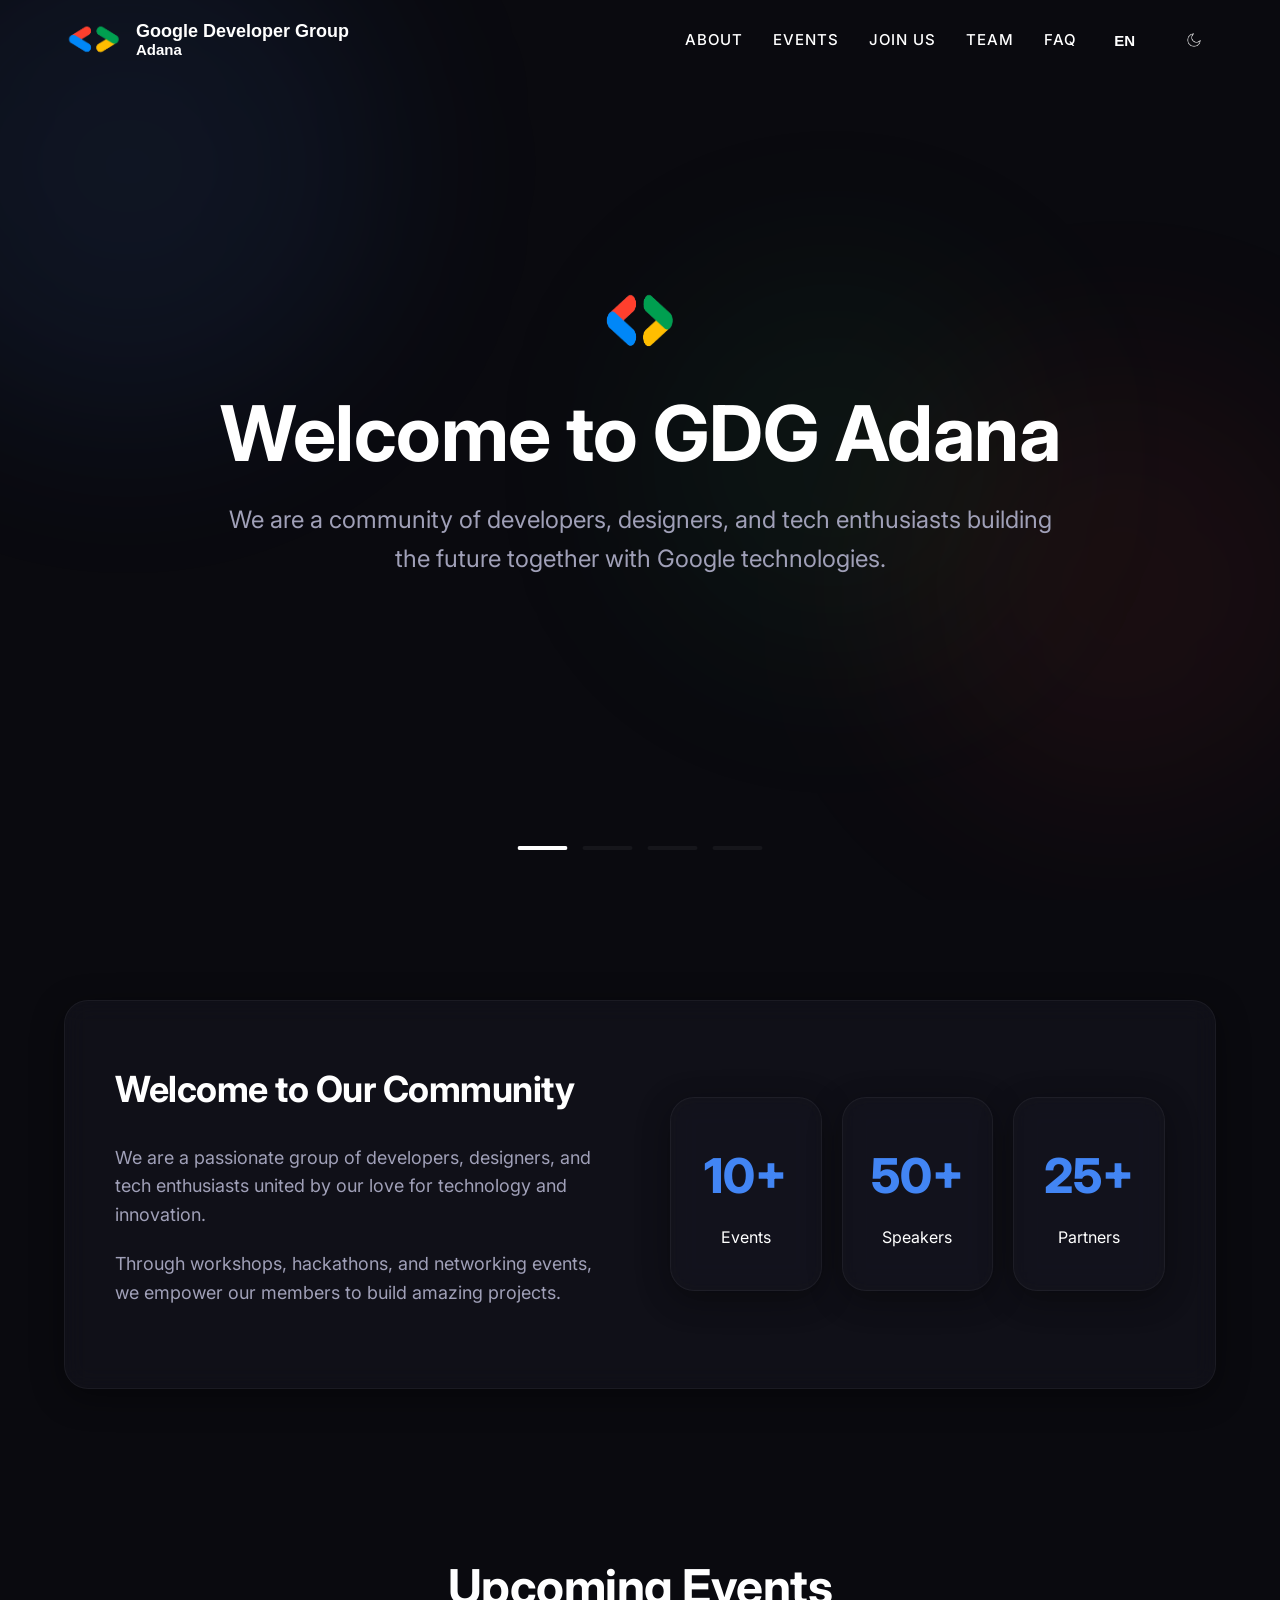
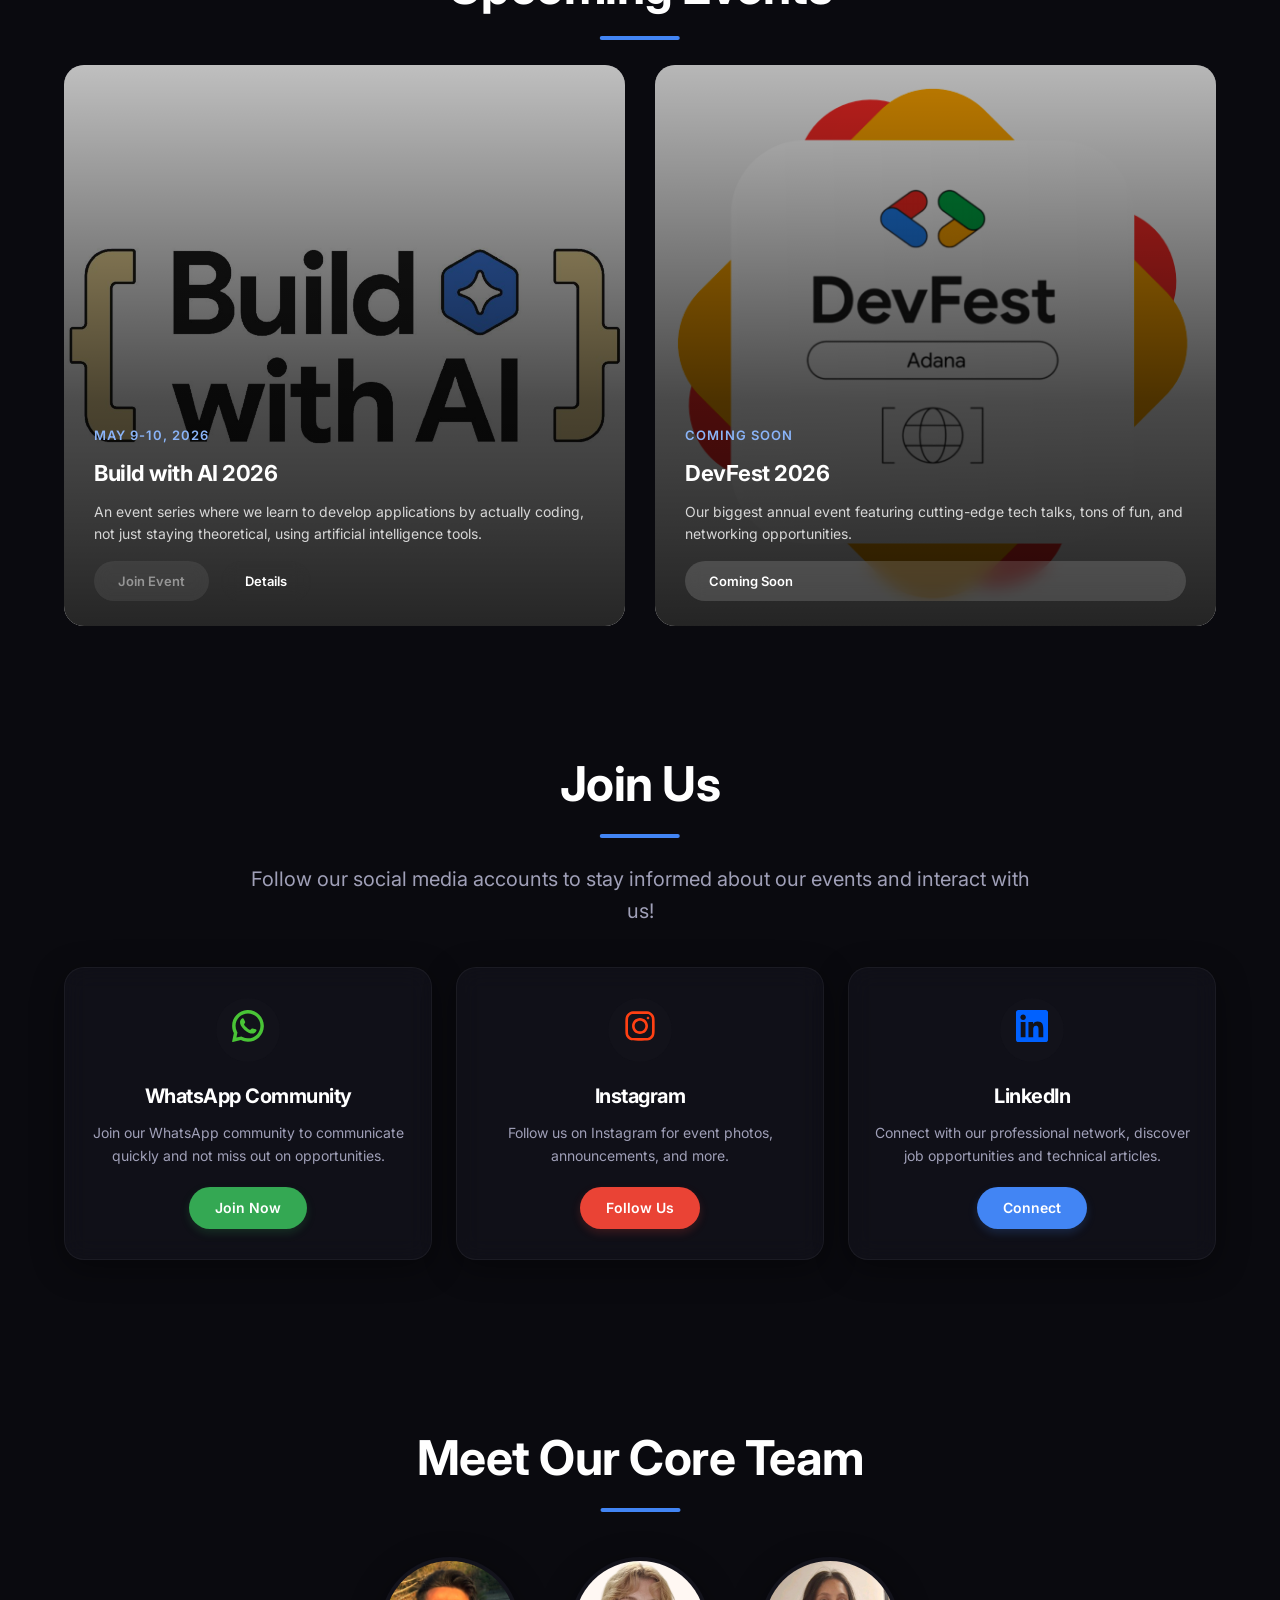
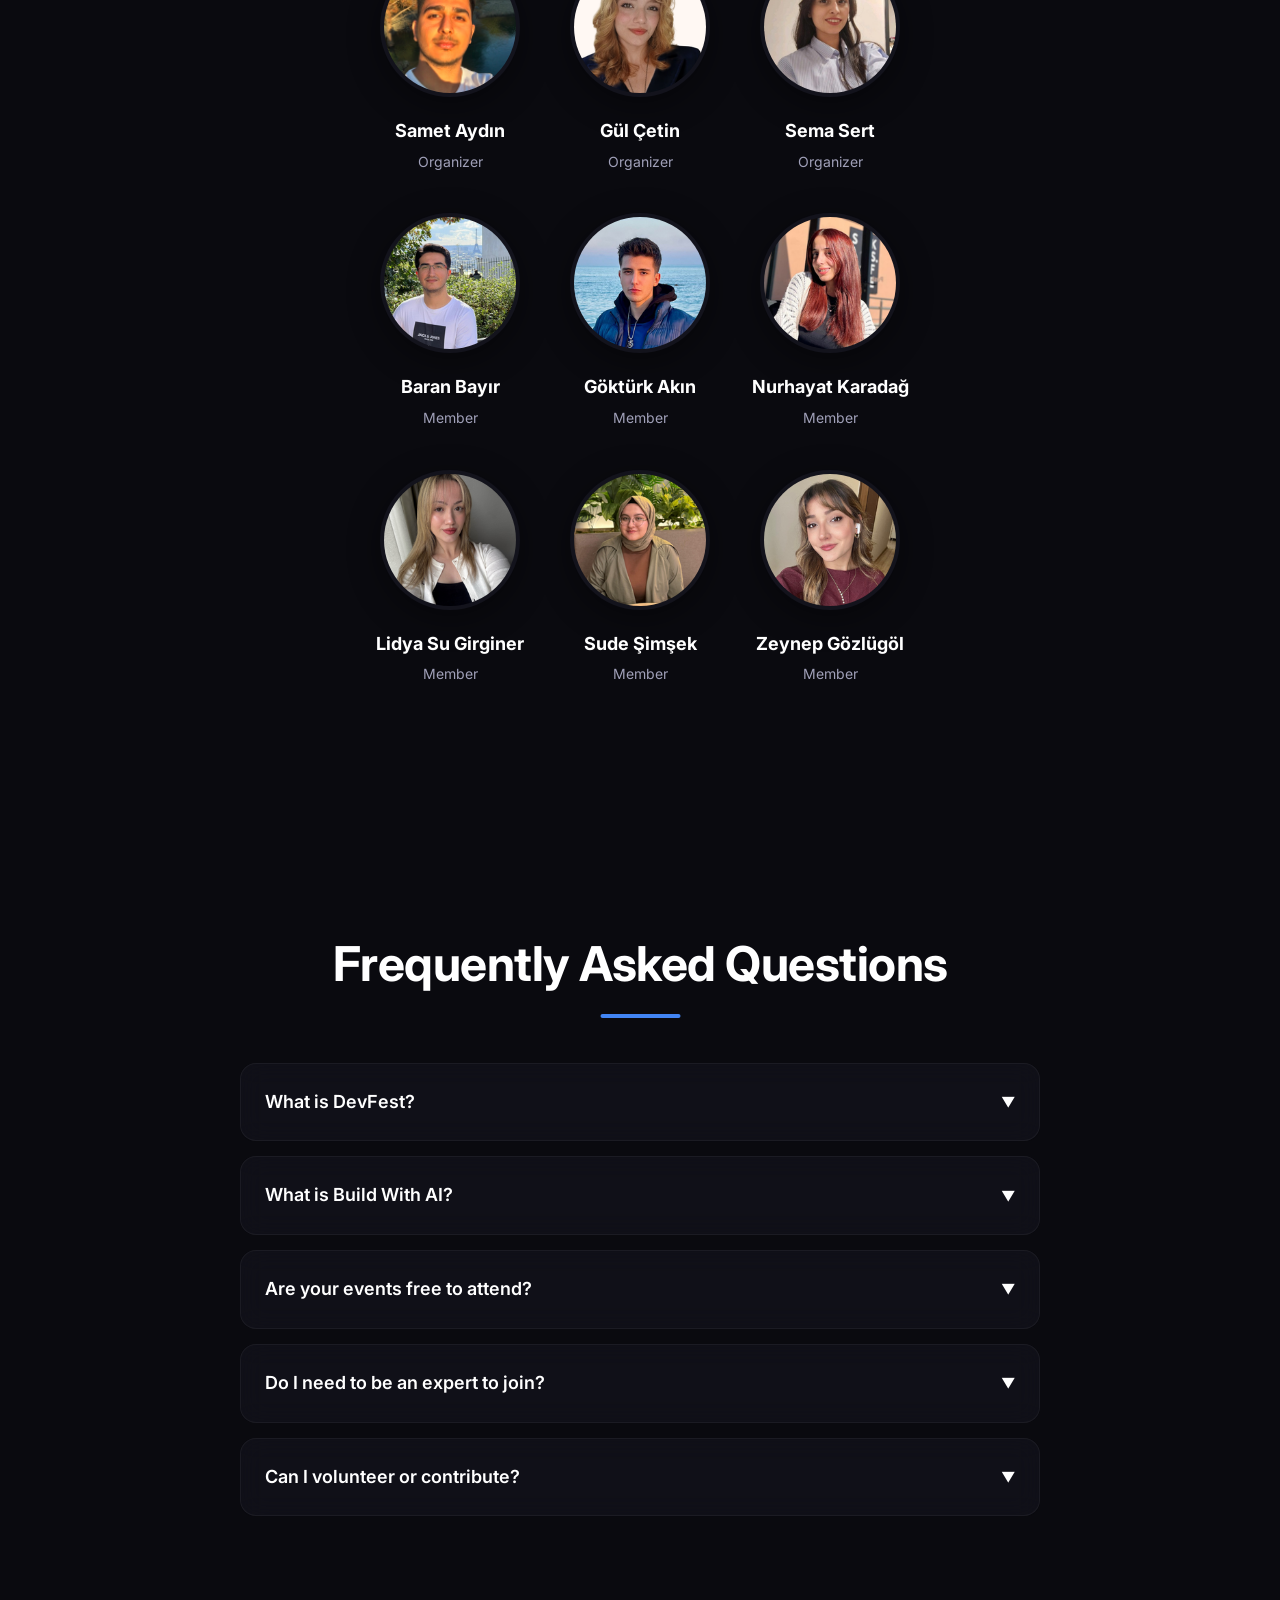
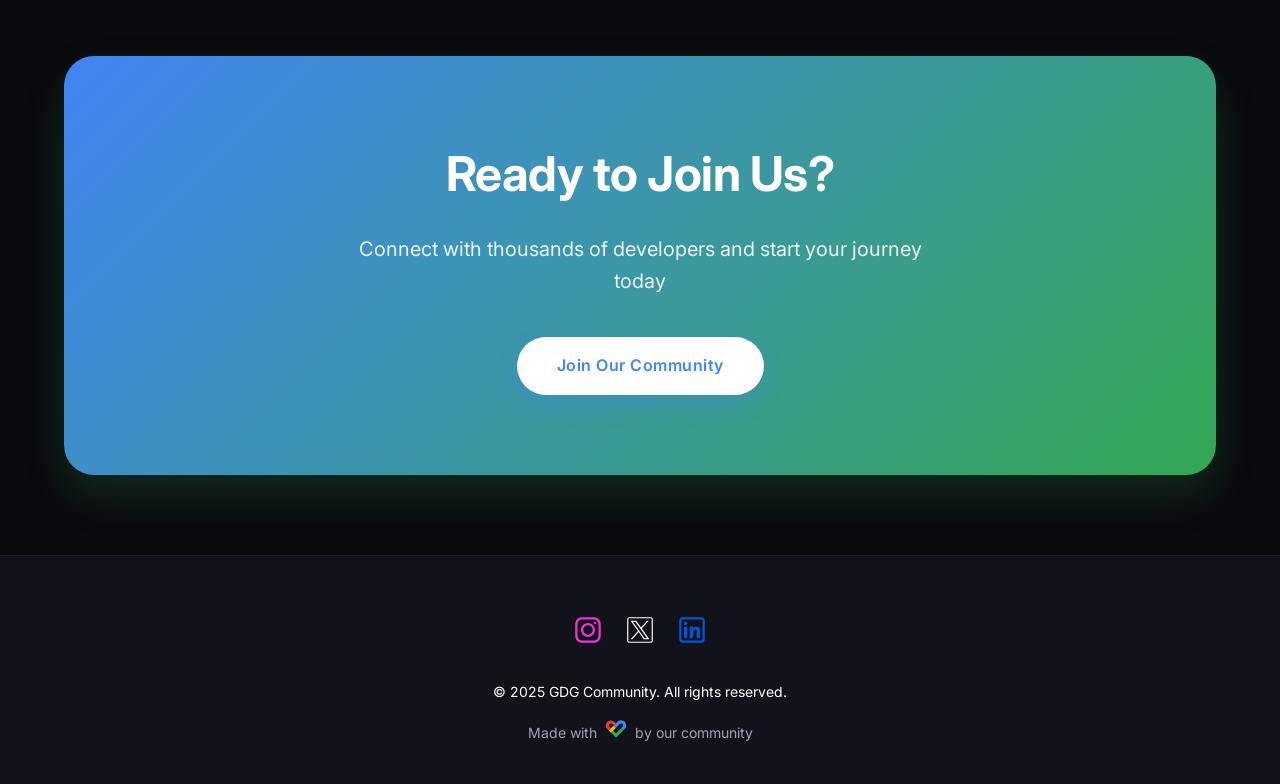
==== commit 208df986: "ufak değişiklikler" ====
--- a/index.html
+++ b/index.html
@@ -5,6 +5,7 @@
     <meta charset="UTF-8">
     <meta name="viewport" content="width=device-width, initial-scale=1.0">
     <title>GDG Adana - Innovate. Connect. Grow.</title>
+    <link rel="icon" type="image/png" href="images/Logo.png?v=2">
     <link rel="preconnect" href="https://fonts.googleapis.com">
     <link rel="preconnect" href="https://fonts.gstatic.com" crossorigin>
     <link href="https://fonts.googleapis.com/css2?family=Inter:wght@300;400;500;600;700;800&display=swap"
@@ -228,7 +229,7 @@
                             An event series where we learn to develop applications by actually coding, not just staying
                             theoretical, using artificial intelligence tools.</p>
                         <div class="event-buttons">
-                            <a href="https://kommunity.com/gdg-adana/events/build-with-ai-adana-2026-ace75ac0" target="_blank" class="event-button translate" data-en="Join Event" data-tr="Etkinliğe Katıl">Join Event</a>
+                            <a href="javascript:void(0)" class="event-button translate" data-en="Join Event" data-tr="Etkinliğe Katıl" style="opacity: 0.5; cursor: not-allowed;">Join Event</a>
                             <a href="buildwithai.html" class="event-button event-button-outline translate" data-en="Details" data-tr="Detaylar">Details</a>
                         </div>
                     </div>
